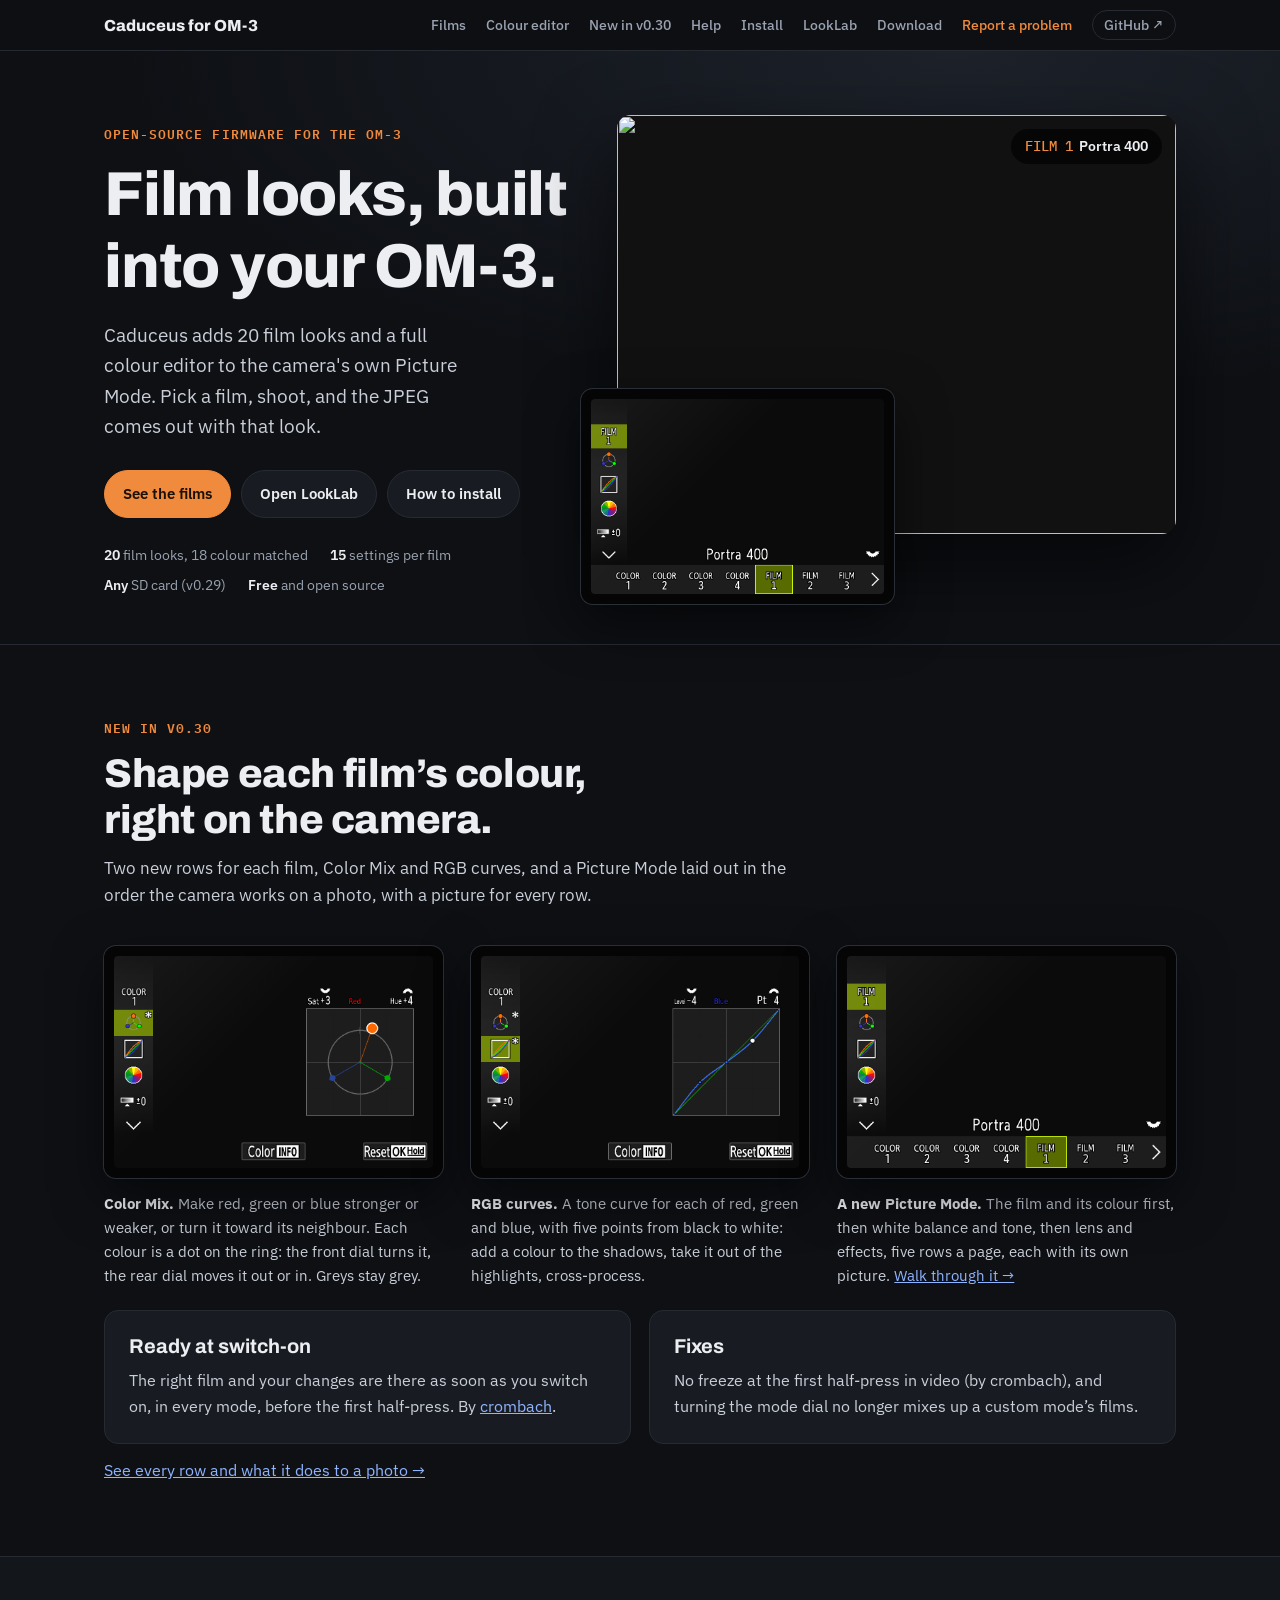
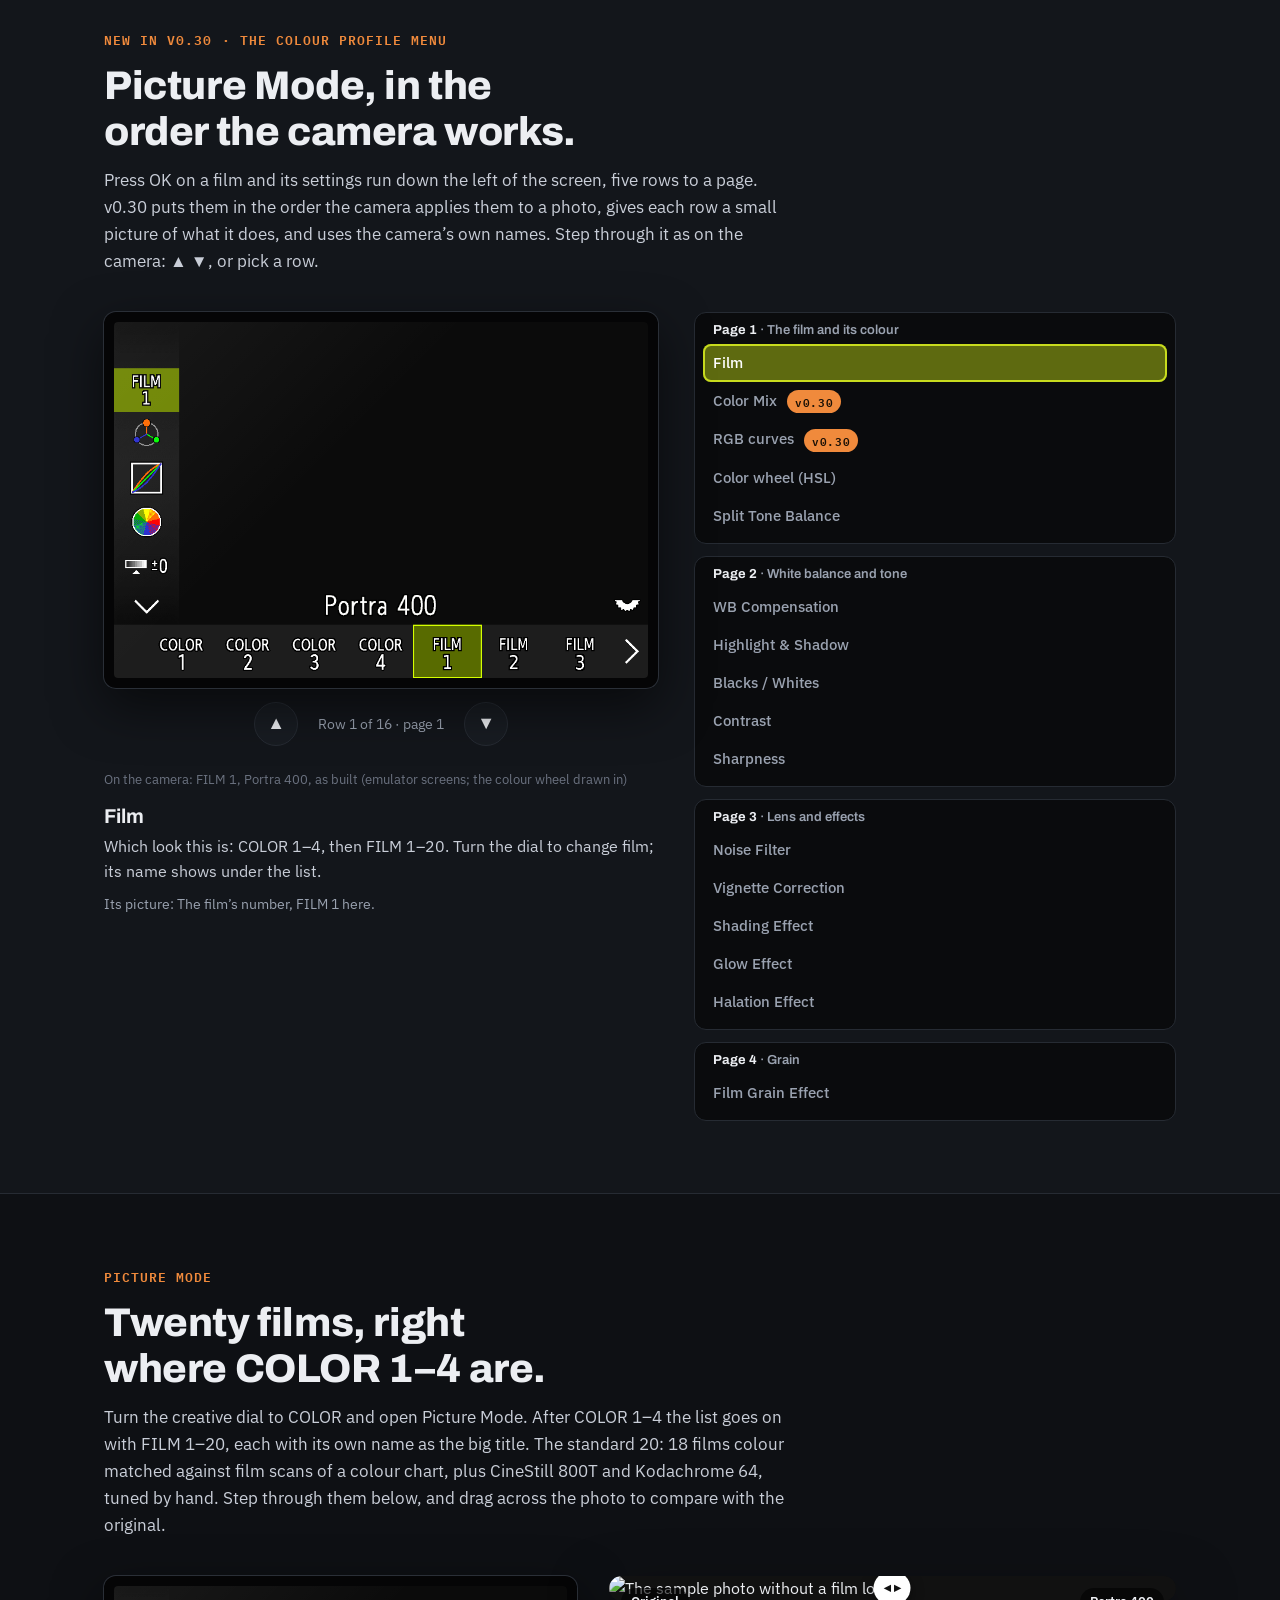
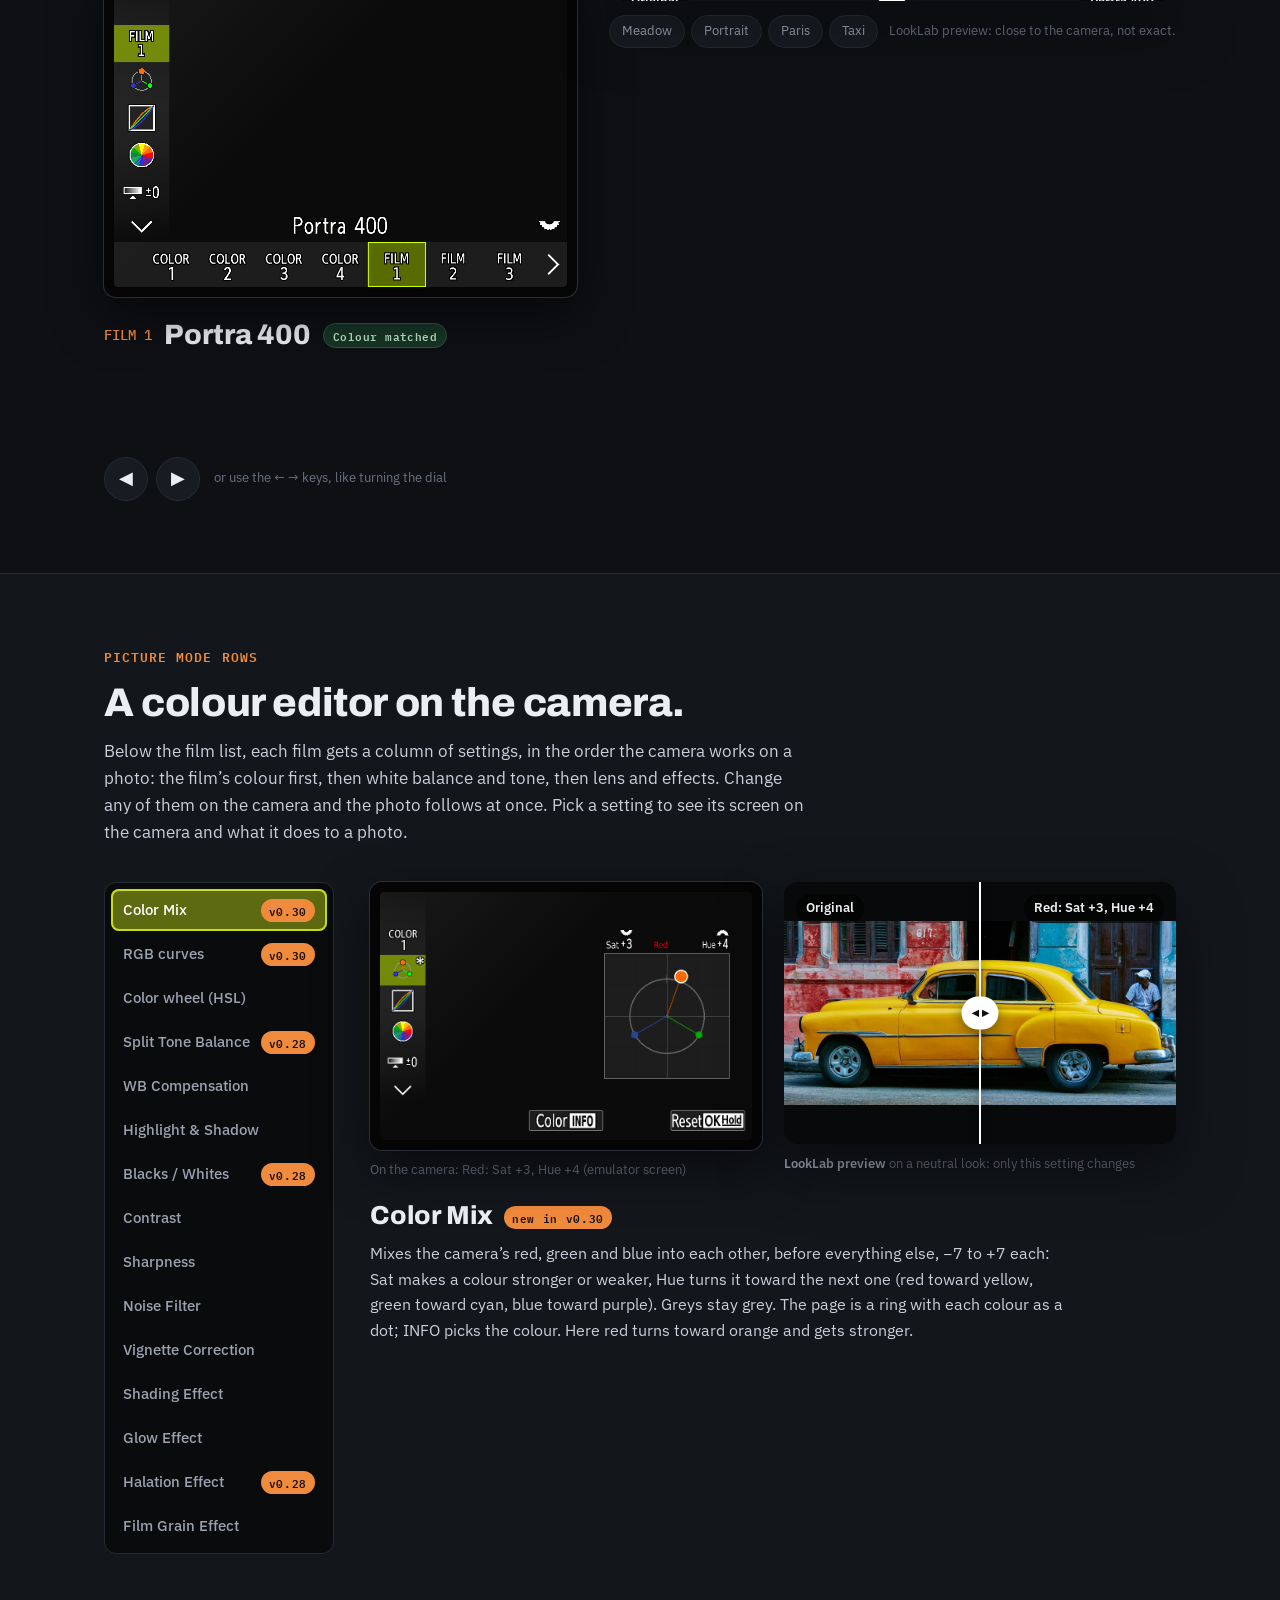
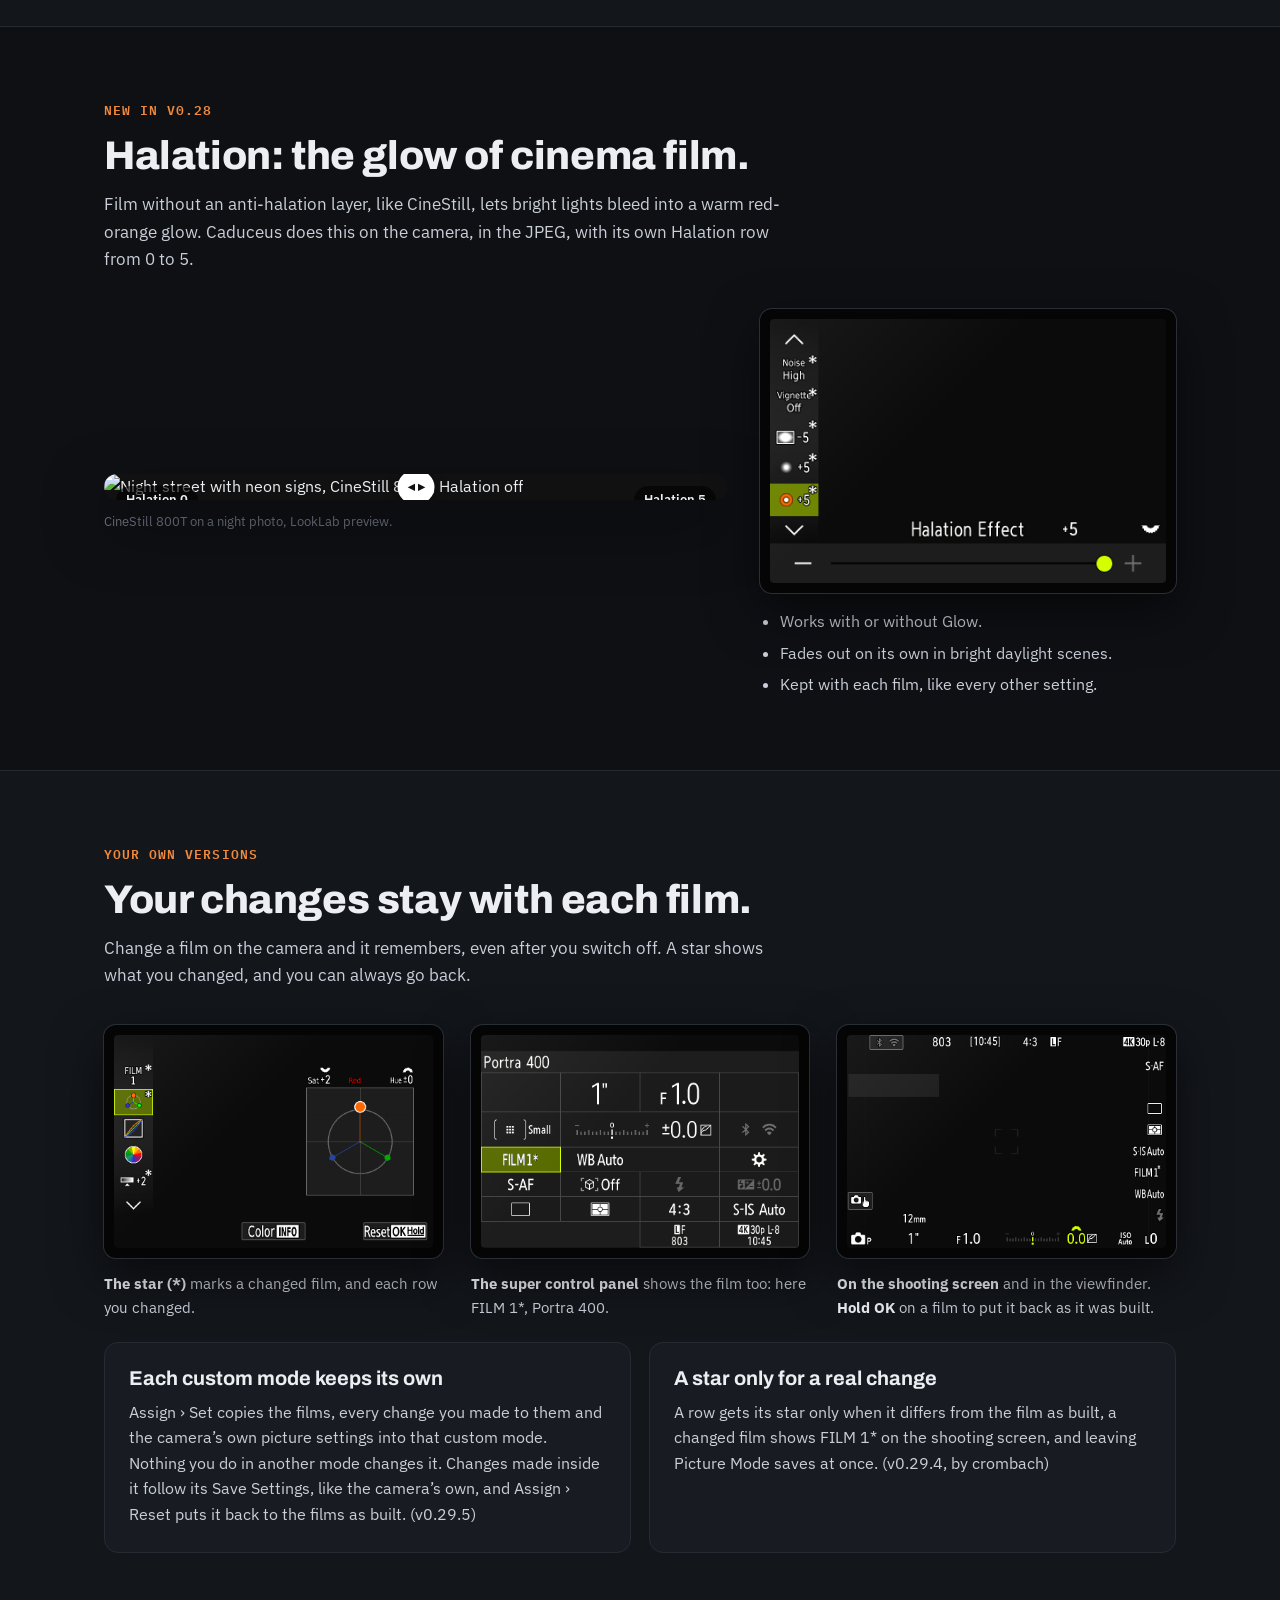
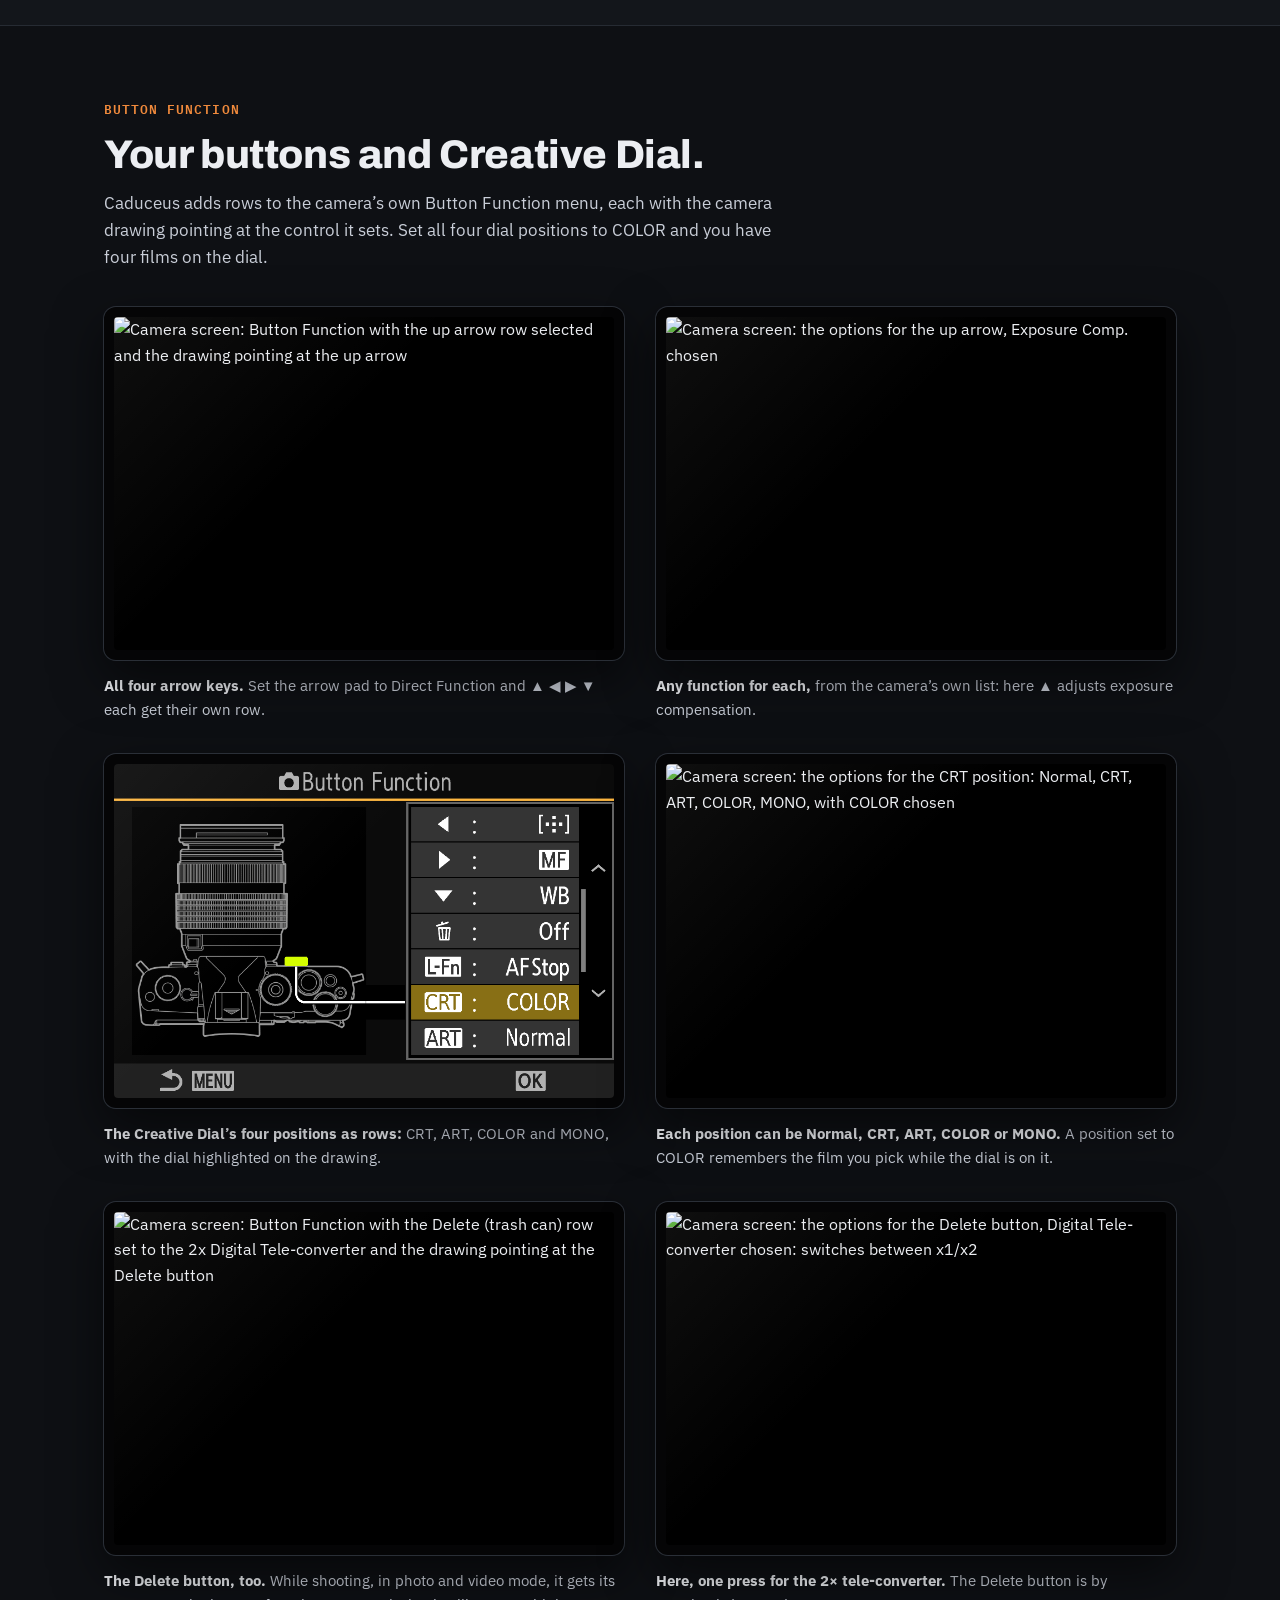
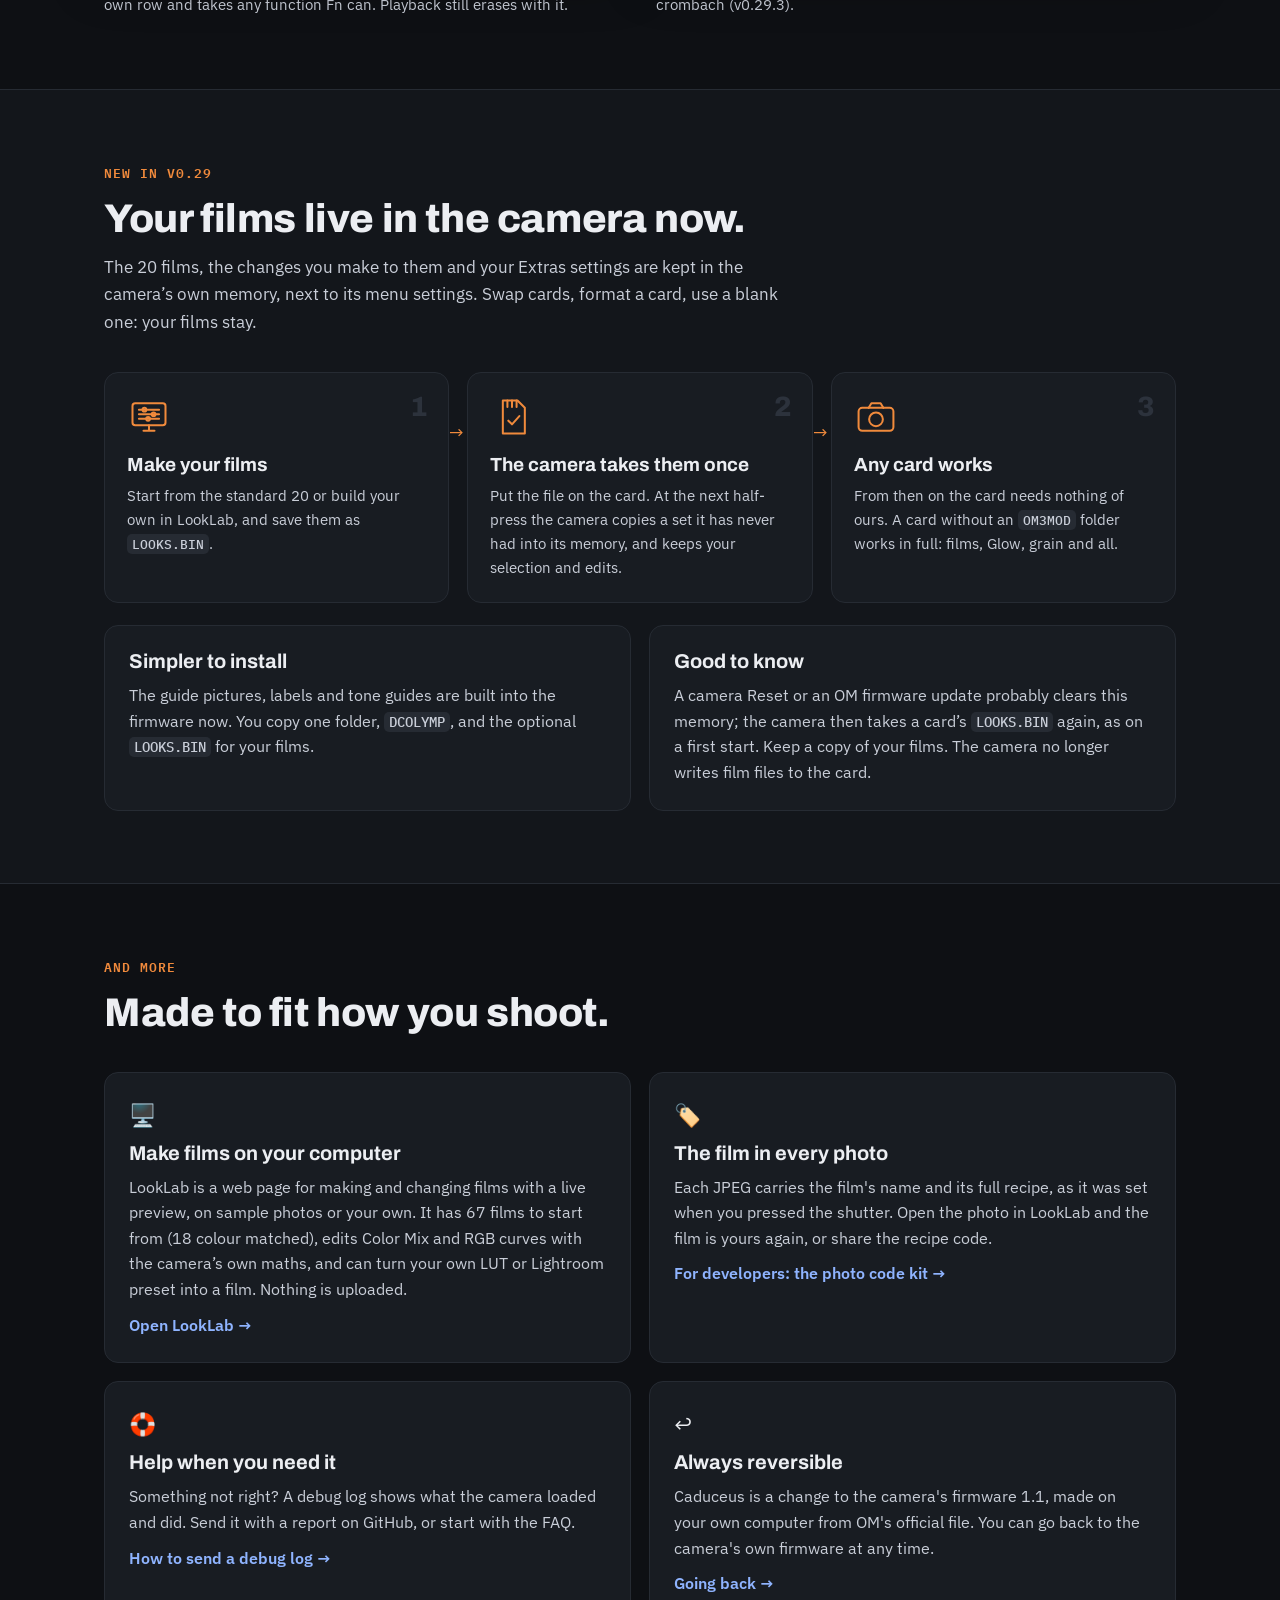
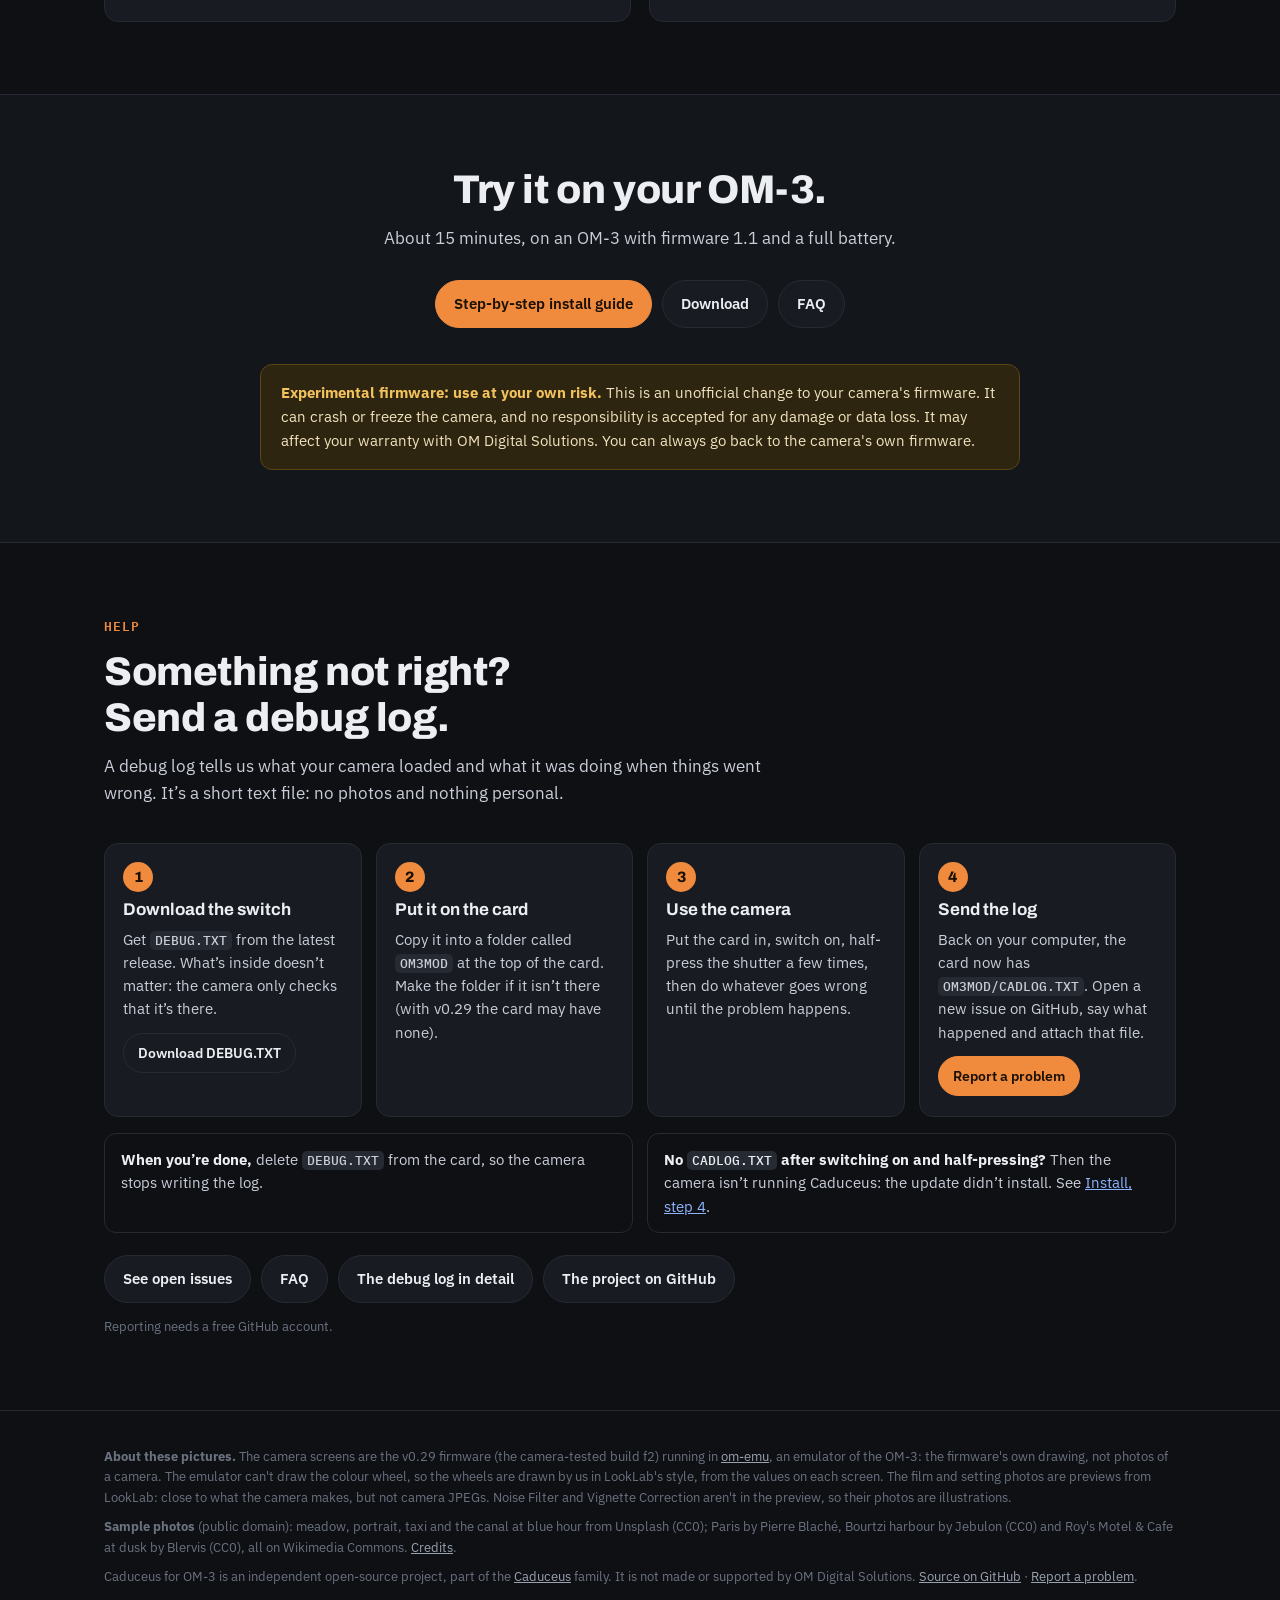
==== index.html @ 900fd58d "Tour: the colour profile menu walk-through (16 rows, four pages, what each row and picture is) Co-Au" ====
<!DOCTYPE html>
<html lang="en">
<head>
<meta charset="utf-8">
<meta name="viewport" content="width=device-width, initial-scale=1">
<title>Caduceus for OM-3: film looks built into the OM-3</title>
<link rel="icon" href="data:image/svg+xml,%3Csvg xmlns='http://www.w3.org/2000/svg' viewBox='0 0 32 32'%3E%3Ccircle cx='16' cy='16' r='14' fill='%23f08a3c'/%3E%3Cpath d='M16 5v22M11 10c5 0 10 3 10 6s-10 3-10 6 5 4 10 4M21 10c-5 0-10 3-10 6s10 3 10 6-5 4-10 4' stroke='%23141414' stroke-width='2' fill='none'/%3E%3C/svg%3E">
<meta property="og:type" content="website">
<meta property="og:title" content="Caduceus for OM-3">
<meta property="og:description" content="20 film looks and a colour editor built into the OM SYSTEM OM-3's own Picture Mode. Free and open source.">
<meta property="og:image" content="https://androidfanman.github.io/caduceus-om3/pages/showcase/img/films/meadow-01.jpg">
<meta property="og:url" content="https://androidfanman.github.io/caduceus-om3/">
<meta name="twitter:card" content="summary_large_image">
<meta name="description" content="Caduceus for OM-3: 20 film looks and a colour editor built into the OM SYSTEM OM-3's own Picture Mode. See it on the camera's screens.">
<link rel="preconnect" href="https://fonts.googleapis.com">
<link href="https://fonts.googleapis.com/css2?family=Archivo:wght@500;700;800&family=IBM+Plex+Sans:wght@400;500;600;700&family=IBM+Plex+Mono:wght@400;500&display=swap" rel="stylesheet">
<style>
:root {
  --bg: #0e1014; --bg2: #13161b; --panel: #181c22; --ink: #eceef2; --muted: #9aa2b0; --faint: #6b7280; --line: #262b33;
  --accent: #f08a3c; --accent-ink: #1a1006; --info: #8fb4ff; --warn: #f2c25c; --warn-bg: #2e2510;
  --display: "Archivo", "Helvetica Neue", Arial, sans-serif;
  --body: "IBM Plex Sans", "Segoe UI", Roboto, sans-serif;
  --mono: "IBM Plex Mono", ui-monospace, Menlo, monospace;
  --radius: 14px;
  color-scheme: dark;
}
* { box-sizing: border-box; }
html { scroll-behavior: smooth; }
@media (prefers-reduced-motion: reduce) { html { scroll-behavior: auto; } }
body { margin: 0; background: var(--bg); color: var(--ink); font: 16px/1.6 var(--body); -webkit-font-smoothing: antialiased; }
a { color: var(--info); }
img { display: block; max-width: 100%; }
button { font: inherit; color: inherit; }
:focus-visible { outline: 2px solid var(--accent); outline-offset: 3px; }
h1, h2, h3 { font-family: var(--display); margin: 0; line-height: 1.15; text-wrap: balance; }
p { margin: 0; }
.in { max-width: 1120px; margin: 0 auto; padding: 0 24px; }

/* nav */
.topnav { position: sticky; top: 0; z-index: 10; background: rgba(14,16,20,.82); backdrop-filter: blur(10px); -webkit-backdrop-filter: blur(10px); border-bottom: 1px solid var(--line); }
.topnav .in { display: flex; flex-wrap: wrap; align-items: center; gap: 6px 20px; padding-top: 10px; padding-bottom: 10px; }
.brand { font: 800 16px var(--display); color: var(--ink); text-decoration: none; margin-right: auto; }
.topnav a.tab { color: var(--muted); text-decoration: none; font-size: 14px; font-weight: 500; }
.topnav a.tab:hover { color: var(--ink); }

/* buttons */
.btn { display: inline-flex; align-items: center; gap: 8px; padding: 11px 18px; border-radius: 999px; font-weight: 600; font-size: 15px; text-decoration: none; border: 1px solid var(--line); color: var(--ink); background: var(--panel); cursor: pointer; }
.btn:hover { border-color: var(--muted); }
.btn.primary { background: var(--accent); color: var(--accent-ink); border-color: var(--accent); }
.btn.primary:hover { filter: brightness(1.08); }

/* camera screen */
.lcd { position: relative; background: #050506; border-radius: 12px; padding: 10px; box-shadow: 0 0 0 1px #2a2f37, 0 18px 50px rgba(0,0,0,.55); }
.lcd::after { content: ""; position: absolute; inset: 10px; border-radius: 4px; pointer-events: none; background: linear-gradient(135deg, rgba(255,255,255,.06), rgba(255,255,255,0) 40%); }
.lcd .screen { position: relative; aspect-ratio: 3 / 2; border-radius: 4px; overflow: hidden; background: #000; }
.lcd .screen img { position: absolute; inset: 0; width: 100%; height: 100%; object-fit: cover; }
.lcd-label { margin-top: 10px; font-size: 13px; color: var(--muted); text-align: center; }

/* cross-fading stacks */
.fade { position: relative; }
.fade img { transition: opacity .55s ease; }
.fade img.off { opacity: 0; }
@media (prefers-reduced-motion: reduce) { .fade img { transition: none; } }

/* hero */
.hero { padding: 64px 0 40px; background: radial-gradient(1200px 500px at 75% 0%, #1d222b 0%, var(--bg) 70%); }
.hero .in { display: grid; grid-template-columns: minmax(0, 5fr) minmax(0, 6fr); gap: 48px; align-items: center; }
.eyebrow { font: 600 13px var(--mono); letter-spacing: .08em; text-transform: uppercase; color: var(--accent); }
.hero h1 { font-size: clamp(38px, 5.2vw, 62px); font-weight: 800; letter-spacing: -0.02em; margin: 14px 0 18px; }
.hero .sub { font-size: 19px; color: #c9ced8; max-width: 34ch; }
.hero .ctas { display: flex; flex-wrap: wrap; gap: 10px; margin-top: 28px; }
.hero .facts { display: flex; flex-wrap: wrap; gap: 8px 22px; margin-top: 26px; color: var(--muted); font-size: 14px; }
.hero .facts b { color: var(--ink); font-weight: 600; }
.hero-visual { position: relative; padding-bottom: 70px; }
.hero-photo { border-radius: var(--radius); overflow: hidden; aspect-ratio: 4 / 3; background: #111; box-shadow: 0 30px 80px rgba(0,0,0,.6); }
.hero-photo img { position: absolute; inset: 0; width: 100%; height: 100%; object-fit: cover; }
.hero-photo.fade { position: relative; }
.hero-lcd { position: absolute; left: -36px; bottom: 0; width: 56%; }
.hero-tag { position: absolute; right: 14px; top: 14px; background: rgba(0,0,0,.62); backdrop-filter: blur(6px); -webkit-backdrop-filter: blur(6px); border-radius: 999px; padding: 6px 14px; font-size: 14px; font-weight: 600; }
.hero-tag span { color: var(--accent); font-family: var(--mono); font-weight: 500; margin-right: 6px; }

/* sections */
section { padding: 72px 0; border-top: 1px solid var(--line); scroll-margin-top: 56px; }
section:nth-of-type(even) { background: var(--bg2); }
.head { display: grid; gap: 12px; max-width: 70ch; margin-bottom: 36px; }
.head h2 { font-size: clamp(28px, 3.4vw, 40px); font-weight: 800; letter-spacing: -0.01em; }
.head p { color: #c9ced8; font-size: 17px; }
.new { display: inline-block; vertical-align: middle; font: 600 11px var(--mono); letter-spacing: .06em; color: var(--accent-ink); background: var(--accent); border-radius: 999px; padding: 2px 8px; margin-left: 6px; }
.note { font-size: 13px; color: var(--faint); }

/* film viewer */
.viewer { display: grid; grid-template-columns: minmax(0, 5fr) minmax(0, 6fr); gap: 32px; align-items: start; }
.viewer-left { display: grid; gap: 22px; }
.film-title { display: flex; align-items: center; gap: 12px; }
.film-title .num { font: 500 14px var(--mono); color: var(--accent); }
.film-title h3 { font-size: 28px; font-weight: 800; }
.tag { font: 600 11px var(--mono); letter-spacing: .04em; color: #b9e6c9; background: #173527; border: 1px solid #275c41; border-radius: 999px; padding: 2px 9px; white-space: nowrap; }
.tag.tuned { color: #e3d3b8; background: #2e2510; border-color: #5a4614; }
.film-desc { color: #c9ced8; min-height: 5.2em; }
.stepper { display: flex; gap: 8px; align-items: center; }
.round { width: 44px; height: 44px; border-radius: 50%; border: 1px solid var(--line); background: var(--panel); cursor: pointer; display: grid; place-items: center; font-size: 18px; }
.round:hover { border-color: var(--muted); }
.stepper .hint { font-size: 13px; color: var(--faint); margin-left: 6px; }
.chips { display: flex; flex-wrap: wrap; gap: 6px; }
.chip { border: 1px solid var(--line); background: var(--panel); border-radius: 999px; padding: 5px 12px; font-size: 13px; cursor: pointer; color: var(--muted); }
.chip:hover { color: var(--ink); border-color: var(--muted); }
.chip[aria-pressed="true"] { background: var(--ink); color: #111; border-color: var(--ink); font-weight: 600; }
.film-grid { display: grid; grid-template-columns: repeat(5, minmax(0, 1fr)); gap: 6px; }
.film-grid .chip { border-radius: 8px; padding: 6px 8px; text-align: left; line-height: 1.25; }
.film-grid .chip small { display: block; font: 500 11px var(--mono); color: var(--faint); }
.film-grid .chip[aria-pressed="true"] small { color: #444; }

/* before / after */
.compare { position: relative; border-radius: var(--radius); overflow: hidden; background: #111; box-shadow: 0 24px 60px rgba(0,0,0,.5); user-select: none; -webkit-user-select: none; touch-action: pan-y; }
.compare img { width: 100%; height: auto; }
.compare .after { position: absolute; inset: 0; height: 100%; object-fit: cover; clip-path: inset(0 0 0 var(--pos, 50%)); }
.compare .bar { position: absolute; top: 0; bottom: 0; left: var(--pos, 50%); width: 2px; margin-left: -1px; background: #fff; box-shadow: 0 0 10px rgba(0,0,0,.6); pointer-events: none; }
.compare .bar::after { content: "◂ ▸"; position: absolute; top: 50%; left: 50%; transform: translate(-50%, -50%); background: #fff; color: #111; border-radius: 999px; padding: 6px 10px; font-size: 13px; font-weight: 700; white-space: nowrap; box-shadow: 0 4px 14px rgba(0,0,0,.4); }
.compare input { position: absolute; inset: 0; width: 100%; height: 100%; margin: 0; opacity: 0; cursor: ew-resize; }
.compare .lab { position: absolute; top: 12px; padding: 4px 10px; border-radius: 999px; background: rgba(0,0,0,.6); font-size: 13px; font-weight: 600; pointer-events: none; }
.compare .lab.l { left: 12px; } .compare .lab.r { right: 12px; }
.photo-bar { display: flex; flex-wrap: wrap; gap: 10px; align-items: center; justify-content: space-between; margin-top: 14px; }

/* editor */
.editor { display: grid; grid-template-columns: 230px minmax(0, 1fr); gap: 36px; align-items: start; }
.rows { display: grid; gap: 2px; background: #0a0b0d; border: 1px solid var(--line); border-radius: 12px; padding: 6px; }
.rows button { display: flex; justify-content: space-between; align-items: center; gap: 8px; text-align: left; border: 0; background: transparent; padding: 9px 12px; border-radius: 8px; cursor: pointer; color: var(--muted); font-weight: 500; font-size: 15px; }
.rows button:hover { color: var(--ink); background: #15181d; }
.rows button[aria-selected="true"] { background: #5e6a10; color: #fff; box-shadow: inset 0 0 0 2px #c8dc1e; }
.rows .new { margin: 0; }
.editor-main { display: grid; gap: 20px; align-content: start; min-width: 0; }
.editor-media { display: grid; grid-template-columns: minmax(0, 1fr) minmax(0, 1fr); gap: 22px; align-items: start; }
.editor-media .compare { aspect-ratio: 3 / 2; background: #08090b; }
.editor-media .compare img { position: absolute; inset: 0; width: 100%; height: 100%; object-fit: contain; }
.media-note { margin-top: 10px; font-size: 13px; color: var(--faint); }
.media-note b { color: var(--muted); font-weight: 600; }
.pages { display: flex; flex-wrap: wrap; gap: 6px; align-items: center; }
.pages[hidden] { display: none; }
.pages .lbl { font-size: 13px; color: var(--faint); margin-right: 4px; }
.row-text { max-width: 70ch; }
.row-text h3 { font-size: 26px; font-weight: 800; margin-bottom: 10px; }
.row-text p { color: #c9ced8; }
.row-text .note { margin-top: 10px; }

/* two-up */
.two { display: grid; grid-template-columns: 1fr 1fr; gap: 32px; align-items: start; }
.three { display: grid; grid-template-columns: repeat(3, minmax(0, 1fr)); gap: 28px; align-items: start; }
.cap { margin-top: 14px; color: #c9ced8; font-size: 15px; }
.cap b { color: var(--ink); }
.hal { display: grid; grid-template-columns: minmax(0, 3fr) minmax(0, 2fr); gap: 32px; align-items: center; }
.hal ul { margin: 16px 0 0; padding-left: 20px; display: grid; gap: 6px; color: #c9ced8; }


/* v0.29 flow */
.flow { list-style: none; margin: 0; padding: 0; display: grid; grid-template-columns: repeat(3, minmax(0, 1fr)); gap: 18px; counter-reset: st; }
.flow li { position: relative; background: var(--panel); border: 1px solid var(--line); border-radius: var(--radius); padding: 22px 22px 22px; display: grid; gap: 8px; align-content: start; counter-increment: st; }
.flow li::before { content: counter(st); position: absolute; top: 18px; right: 20px; font: 800 28px var(--display); color: #2c323c; }
.flow li:not(:last-child)::after { content: "→"; position: absolute; right: -16px; top: 46px; font-size: 18px; color: var(--accent); z-index: 1; }
.flow h3 { font-size: 19px; font-weight: 700; }
.flow p { color: #c9ced8; font-size: 15px; }
.step-ico svg { width: 44px; height: 44px; fill: none; stroke: var(--accent); stroke-width: 2.2; stroke-linecap: round; stroke-linejoin: round; }
code { font: 500 .88em var(--mono); background: #262b33; border-radius: 5px; padding: 1px 5px; }


/* top bar: the GitHub links */
.topnav a.tab.report { color: var(--accent); }
.topnav a.tab.report:hover { color: #ffb37a; }
.topnav a.tab.gh { border: 1px solid var(--line); border-radius: 999px; padding: 3px 11px; }
.topnav a.tab.gh:hover { border-color: var(--muted); }

/* help: the debug log */
.help-steps { list-style: none; margin: 0; padding: 0; display: grid; grid-template-columns: repeat(4, minmax(0, 1fr)); gap: 14px; counter-reset: hs; }
.help-steps li { background: var(--panel); border: 1px solid var(--line); border-radius: var(--radius); padding: 18px 18px 20px; display: grid; gap: 8px; align-content: start; counter-increment: hs; }
.help-steps li::before { content: counter(hs); width: 30px; height: 30px; border-radius: 50%; background: var(--accent); color: var(--accent-ink); font: 800 15px/30px var(--display); text-align: center; }
.help-steps h3 { font-size: 17px; font-weight: 700; }
.help-steps p { color: #c9ced8; font-size: 14.5px; }
.help-steps .btn { justify-self: start; padding: 8px 14px; font-size: 14px; margin-top: 4px; }
.help-notes { display: grid; grid-template-columns: repeat(2, minmax(0, 1fr)); gap: 14px; margin-top: 16px; }
.help-notes p { background: var(--bg); border: 1px solid var(--line); border-radius: 12px; padding: 14px 16px; color: #c9ced8; font-size: 14.5px; }
.help-notes b { color: var(--ink); }
.help-ctas { display: flex; flex-wrap: wrap; gap: 10px; margin-top: 22px; }

/* cards */
.cards { display: grid; grid-template-columns: repeat(2, minmax(0, 1fr)); gap: 18px; }
.card { background: var(--panel); border: 1px solid var(--line); border-radius: var(--radius); padding: 24px; display: grid; gap: 10px; align-content: start; }
.card h3 { font-size: 20px; font-weight: 700; }
.card p { color: #c9ced8; }
.card a.more { font-weight: 600; text-decoration: none; }
.card .ico { font-size: 22px; }

/* get it */
.get { text-align: center; }
.get .head { margin: 0 auto 28px; justify-items: center; }
.get .ctas { display: flex; flex-wrap: wrap; gap: 10px; justify-content: center; }
.caution { margin: 36px auto 0; max-width: 760px; text-align: left; background: var(--warn-bg); border: 1px solid #5a4614; border-radius: 12px; padding: 16px 20px; color: #f1e3bf; font-size: 15px; }
.caution b { color: var(--warn); }

footer { border-top: 1px solid var(--line); padding: 36px 0 56px; color: var(--faint); font-size: 13px; }
footer .in { display: grid; gap: 8px; }
footer a { color: var(--muted); }

/* the Picture Mode menu walk-through (v0.30) */
.menu-walk { display: grid; grid-template-columns: minmax(0, 1.15fr) minmax(0, 1fr); gap: 36px; align-items: start; }
.menu-cam { display: grid; gap: 14px; }
.menu-cam .stepper { justify-content: center; }
.menu-pos { font-size: 14px; color: var(--muted); min-width: 150px; text-align: center; }
.menu-pages { display: grid; gap: 12px; }
.menu-page { background: #0a0b0d; border: 1px solid var(--line); border-radius: 12px; padding: 8px; }
.menu-page h3 { font-size: 13px; font-weight: 600; color: var(--muted); padding: 2px 10px 6px; }
.menu-page h3 b { color: var(--ink); }
.menu-page button { display: block; width: 100%; text-align: left; border: 0; background: transparent; padding: 7px 10px; border-radius: 8px; cursor: pointer; color: var(--muted); font-size: 15px; font-weight: 500; }
.menu-page button:hover { color: var(--ink); background: #15181d; }
.menu-page button[aria-current="true"] { background: #5e6a10; color: #fff; box-shadow: inset 0 0 0 2px #c8dc1e; }
.menu-page button .new { margin-left: 6px; }
.menu-text h3 { font-size: 20px; font-weight: 700; margin-bottom: 6px; }
.menu-text p { color: #c9ced8; }
.menu-text .pic { color: var(--muted); font-size: 14px; margin-top: 8px; }
@media (max-width: 980px) { .menu-walk { grid-template-columns: 1fr; } }

/* responsive */
@media (max-width: 980px) {
  .hero .in, .viewer, .hal { grid-template-columns: 1fr; }
  .hero-visual { max-width: 640px; }
  .editor { grid-template-columns: 1fr; }
  .rows { display: flex; overflow-x: auto; scrollbar-width: none; }
  .rows button { white-space: nowrap; }
  .three { grid-template-columns: 1fr; max-width: 560px; }
}
@media (max-width: 1080px) {
  .help-steps { grid-template-columns: 1fr 1fr; }
}
@media (max-width: 680px) {
  .help-steps { grid-template-columns: 1fr; }
  .in { padding: 0 16px; }
  .hero { padding-top: 36px; }
  .hero-lcd { left: -8px; width: 62%; }
  .two, .cards, .editor-media, .flow, .help-notes { grid-template-columns: 1fr; }
  .flow li::after { display: none; }
  .film-grid { grid-template-columns: repeat(4, minmax(0, 1fr)); }
  section { padding: 52px 0; }
  .topnav a.tab.opt { display: none; }
}
</style>
</head>
<body>

<nav class="topnav" aria-label="Caduceus for OM-3"><div class="in">
  <a class="brand" href="./">Caduceus for OM-3</a>
  <a class="tab opt" href="#films">Films</a>
  <a class="tab opt" href="#editor">Colour editor</a>
  <a class="tab opt" href="#v030">New in v0.30</a>
  <a class="tab opt" href="#help">Help</a>
  <a class="tab" href="pages/install/">Install</a>
  <a class="tab" href="looklab/">LookLab</a>
  <a class="tab" href="https://github.com/androidfanman/caduceus-om3/releases/latest">Download</a>
  <a class="tab report" href="https://github.com/androidfanman/caduceus-om3/issues/new?template=bug.yml">Report a problem</a>
  <a class="tab gh" href="https://github.com/androidfanman/caduceus-om3" aria-label="Caduceus for OM-3 on GitHub">GitHub&nbsp;↗</a>
</div></nav>

<header class="hero">
  <div class="in">
    <div>
      <div class="eyebrow">Open-source firmware for the OM-3</div>
      <h1>Film looks, built into your OM-3.</h1>
      <p class="sub">Caduceus adds 20 film looks and a full colour editor to the camera's own Picture Mode. Pick a film, shoot, and the JPEG comes out with that look.</p>
      <div class="ctas">
        <a class="btn primary" href="#films">See the films</a>
        <a class="btn" href="looklab/">Open LookLab</a>
        <a class="btn" href="pages/install/">How to install</a>
      </div>
      <div class="facts"><span><b>20</b> film looks, 18 colour matched</span><span><b>15</b> settings per film</span><span><b>Any</b> SD card (v0.29)</span><span><b>Free</b> and open source</span></div>
    </div>
    <div class="hero-visual" aria-label="The camera's Picture Mode list stepping through the films, with a photo in each film's look">
      <div class="hero-photo fade" id="heroPhoto">
        <img alt="" src="pages/showcase/img/films/meadow-01.jpg"><img alt="" class="off" src="pages/showcase/img/films/meadow-01.jpg">
        <div class="hero-tag" id="heroTag"><span>FILM 1</span>Portra 400</div>
      </div>
      <div class="lcd hero-lcd"><div class="screen fade" id="heroLcd">
        <img alt="" src="pages/showcase/img/screens/film-01.png"><img alt="" class="off" src="pages/showcase/img/screens/film-01.png">
      </div></div>
    </div>
  </div>
</header>

<main>

<section id="v030">
  <div class="in">
    <div class="head">
      <div class="eyebrow">New in v0.30</div>
      <h2>Shape each film’s colour, right on the camera.</h2>
      <p>Two new rows for each film, Color Mix and RGB curves, and a Picture Mode laid out in the order the camera works on a photo, with a picture for every row.</p>
    </div>
    <div class="three">
      <div>
        <div class="lcd"><div class="screen"><img alt="Camera screen: the Color Mix page, a ring with red, green and blue as dots; red is chosen, Sat +3, Hue +4" src="pages/showcase/img/screens/row-mix.png" loading="lazy"></div></div>
        <p class="cap"><b>Color Mix.</b> Make red, green or blue stronger or weaker, or turn it toward its neighbour. Each colour is a dot on the ring: the front dial turns it, the rear dial moves it out or in. Greys stay grey.</p>
      </div>
      <div>
        <div class="lcd"><div class="screen"><img alt="Camera screen: the RGB curves page with the blue curve raised at point 2 and lowered at point 4" src="pages/showcase/img/screens/row-rgb.png" loading="lazy"></div></div>
        <p class="cap"><b>RGB curves.</b> A tone curve for each of red, green and blue, with five points from black to white: add a colour to the shadows, take it out of the highlights, cross-process.</p>
      </div>
      <div>
        <div class="lcd"><div class="screen"><img alt="Camera screen: Picture Mode on FILM 1, the rows down the left with their new pictures" src="pages/showcase/img/screens/film-01.png" loading="lazy"></div></div>
        <p class="cap"><b>A new Picture Mode.</b> The film and its colour first, then white balance and tone, then lens and effects, five rows a page, each with its own picture. <a class="more" href="#menu">Walk through it →</a></p>
      </div>
    </div>
    <div class="cards" style="margin-top:22px">
      <div class="card">
        <h3>Ready at switch-on</h3>
        <p>The right film and your changes are there as soon as you switch on, in every mode, before the first half-press. By <a href="https://github.com/crombach">crombach</a>.</p>
      </div>
      <div class="card">
        <h3>Fixes</h3>
        <p>No freeze at the first half-press in video (by crombach), and turning the mode dial no longer mixes up a custom mode’s films.</p>
      </div>
    </div>
    <p style="margin-top:14px"><a class="more" href="#editor">See every row and what it does to a photo →</a></p>
  </div>
</section>

<section id="menu">
  <div class="in">
    <div class="head">
      <div class="eyebrow">New in v0.30 · the colour profile menu</div>
      <h2>Picture Mode, in the order the camera works.</h2>
      <p>Press OK on a film and its settings run down the left of the screen, five rows to a page. v0.30 puts them in the order the camera applies them to a photo, gives each row a small picture of what it does, and uses the camera’s own names. Step through it as on the camera: ▲ ▼, or pick a row.</p>
    </div>
    <div class="menu-walk">
      <div class="menu-cam">
        <div class="lcd"><div class="screen fade" id="menuLcd">
          <img alt="Camera screen: Picture Mode on FILM 1, the Film row" src="pages/showcase/img/screens/menu-00.png"><img alt="" class="off" src="pages/showcase/img/screens/menu-00.png">
        </div></div>
        <div class="stepper">
          <button class="round" id="menuUp" aria-label="Previous row">▲</button>
          <span class="menu-pos" id="menuPos" aria-live="polite">Row 1 of 16 · page 1</span>
          <button class="round" id="menuDown" aria-label="Next row">▼</button>
        </div>
        <p class="media-note">On the camera: FILM 1, Portra 400, as built (emulator screens; the colour wheel drawn in)</p>
        <div class="menu-text" id="menuText"></div>
      </div>
      <div class="menu-side">
        <div class="menu-pages" id="menuPages"></div>
      </div>
    </div>
  </div>
</section>

<section id="films">
  <div class="in">
    <div class="head">
      <div class="eyebrow">Picture Mode</div>
      <h2>Twenty films, right where COLOR 1–4 are.</h2>
      <p>Turn the creative dial to COLOR and open Picture Mode. After COLOR 1–4 the list goes on with FILM 1–20, each with its own name as the big title. The standard 20: 18 films colour matched against film scans of a colour chart, plus CineStill 800T and Kodachrome 64, tuned by hand. Step through them below, and drag across the photo to compare with the original.</p>
    </div>
    <div class="viewer">
      <div class="viewer-left">
        <div class="lcd"><div class="screen fade" id="filmLcd">
          <img alt="" src="pages/showcase/img/screens/film-01.png"><img alt="" class="off" src="pages/showcase/img/screens/film-01.png">
        </div></div>
        <div>
          <div class="film-title"><span class="num" id="filmNum">FILM 1</span><h3 id="filmName">Portra 400</h3><span class="tag" id="filmTag">Colour matched</span></div>
          <p class="film-desc" id="filmDesc"></p>
        </div>
        <div class="stepper">
          <button class="round" id="prev" aria-label="Previous film">◀</button>
          <button class="round" id="next" aria-label="Next film">▶</button>
          <span class="hint">or use the ← → keys, like turning the dial</span>
        </div>
      </div>
      <div>
        <div class="compare" id="filmCompare" style="--pos: 50%">
          <img class="before" id="filmBefore" alt="The sample photo without a film look" src="pages/showcase/img/films/meadow-00.jpg">
          <img class="after" id="filmAfter" alt="The sample photo in Portra 400" src="pages/showcase/img/films/meadow-01.jpg">
          <span class="lab l">Original</span><span class="lab r" id="afterLab">Portra 400</span>
          <div class="bar"></div>
          <input type="range" min="0" max="100" value="50" aria-label="Compare the original and the film">
        </div>
        <div class="photo-bar">
          <div class="chips" id="samples" role="group" aria-label="Sample photo"></div>
          <span class="note">LookLab preview: close to the camera, not exact.</span>
        </div>
        <div class="film-grid" id="filmGrid" role="group" aria-label="Pick a film" style="margin-top:18px"></div>
      </div>
    </div>
  </div>
</section>

<section id="editor">
  <div class="in">
    <div class="head">
      <div class="eyebrow">Picture Mode rows</div>
      <h2>A colour editor on the camera.</h2>
      <p>Below the film list, each film gets a column of settings, in the order the camera works on a photo: the film’s colour first, then white balance and tone, then lens and effects. Change any of them on the camera and the photo follows at once. Pick a setting to see its screen on the camera and what it does to a photo.</p>
    </div>
    <div class="editor">
      <div class="rows" id="rows" role="tablist" aria-label="Settings"></div>
      <div class="editor-main" role="tabpanel">
        <div class="pages" id="hslPages" role="group" aria-label="Wheel page (INFO on the camera)"></div>
        <div class="editor-media">
          <div>
            <div class="lcd"><div class="screen fade" id="rowLcd">
              <img alt="" src="pages/showcase/img/screens/hsl-color.png"><img alt="" class="off" src="pages/showcase/img/screens/hsl-color.png">
            </div></div>
            <p class="media-note" id="lcdNote">On the camera</p>
          </div>
          <div>
            <div class="compare" id="rowCompare" style="--pos: 50%">
              <img class="before" id="rowBefore" alt="" src="pages/showcase/img/demos/hsl-color-a.jpg">
              <img class="after" id="rowAfter" alt="" src="pages/showcase/img/demos/hsl-color-b.jpg">
              <span class="lab l" id="rowLabA">Original</span><span class="lab r" id="rowLabB">After</span>
              <div class="bar"></div>
              <input type="range" min="0" max="100" value="50" aria-label="Compare before and after">
            </div>
            <p class="media-note" id="photoNote">In the photo</p>
          </div>
        </div>
        <div class="row-text" id="rowText"></div>
      </div>
    </div>
  </div>
</section>

<section id="halation">
  <div class="in">
    <div class="head">
      <div class="eyebrow">New in v0.28</div>
      <h2>Halation: the glow of cinema film.</h2>
      <p>Film without an anti-halation layer, like CineStill, lets bright lights bleed into a warm red-orange glow. Caduceus does this on the camera, in the JPEG, with its own Halation row from 0 to 5.</p>
    </div>
    <div class="hal">
      <div>
        <div class="compare" id="halCompare" style="--pos: 50%">
          <img class="before" alt="Night street with neon signs, CineStill 800T, Halation off" src="pages/showcase/img/halation/neon-0.jpg">
          <img class="after" alt="The same photo with Halation 5" src="pages/showcase/img/halation/neon-5.jpg">
          <span class="lab l">Halation 0</span><span class="lab r">Halation 5</span>
          <div class="bar"></div>
          <input type="range" min="0" max="100" value="50" aria-label="Compare Halation 0 and 5">
        </div>
        <p class="note" style="margin-top:12px">CineStill 800T on a night photo, LookLab preview.</p>
      </div>
      <div>
        <div class="lcd"><div class="screen"><img alt="Camera screen: the Halation row set to +3, under Shading and Glow" src="pages/showcase/img/screens/row-halation.png"></div></div>
        <ul>
          <li>Works with or without Glow.</li>
          <li>Fades out on its own in bright daylight scenes.</li>
          <li>Kept with each film, like every other setting.</li>
        </ul>
      </div>
    </div>
  </div>
</section>

<section id="kept">
  <div class="in">
    <div class="head">
      <div class="eyebrow">Your own versions</div>
      <h2>Your changes stay with each film.</h2>
      <p>Change a film on the camera and it remembers, even after you switch off. A star shows what you changed, and you can always go back.</p>
    </div>
    <div class="three">
      <div>
        <div class="lcd"><div class="screen"><img alt="Camera screen: FILM 1 with a star, and stars on the changed rows" src="pages/showcase/img/screens/kept-star.png"></div></div>
        <p class="cap"><b>The star (*)</b> marks a changed film, and each row you changed.</p>
      </div>
      <div>
        <div class="lcd"><div class="screen"><img alt="Camera screen: the super control panel showing FILM1* and the title Portra 400" src="pages/showcase/img/screens/scp.png"></div></div>
        <p class="cap"><b>The super control panel</b> shows the film too: here FILM 1*, Portra 400.</p>
      </div>
      <div>
        <div class="lcd"><div class="screen"><img alt="Camera screen: the shooting screen with FILM 1 in the side column" src="pages/showcase/img/screens/liveview.png"></div></div>
        <p class="cap"><b>On the shooting screen</b> and in the viewfinder. <b>Hold OK</b> on a film to put it back as it was built.</p>
      </div>
    </div>
    <div class="cards" style="margin-top:22px">
      <div class="card">
        <h3>Each custom mode keeps its own</h3>
        <p>Assign › Set copies the films, every change you made to them and the camera’s own picture settings into that custom mode. Nothing you do in another mode changes it. Changes made inside it follow its Save Settings, like the camera’s own, and Assign › Reset puts it back to the films as built. (v0.29.5)</p>
      </div>
      <div class="card">
        <h3>A star only for a real change</h3>
        <p>A row gets its star only when it differs from the film as built, a changed film shows FILM 1* on the shooting screen, and leaving Picture Mode saves at once. (v0.29.4, by crombach)</p>
      </div>
    </div>
  </div>
</section>

<section id="buttons">
  <div class="in">
    <div class="head">
      <div class="eyebrow">Button Function</div>
      <h2>Your buttons and Creative Dial.</h2>
      <p>Caduceus adds rows to the camera’s own Button Function menu, each with the camera drawing pointing at the control it sets. Set all four dial positions to COLOR and you have four films on the dial.</p>
    </div>
    <div class="two">
      <div>
        <div class="lcd"><div class="screen"><img alt="Camera screen: Button Function with the up arrow row selected and the drawing pointing at the up arrow" src="pages/showcase/img/screens/btn-up.png" loading="lazy"></div></div>
        <p class="cap"><b>All four arrow keys.</b> Set the arrow pad to Direct Function and ▲ ◀ ▶ ▼ each get their own row.</p>
      </div>
      <div>
        <div class="lcd"><div class="screen"><img alt="Camera screen: the options for the up arrow, Exposure Comp. chosen" src="pages/showcase/img/screens/btn-up-options.png" loading="lazy"></div></div>
        <p class="cap"><b>Any function for each,</b> from the camera’s own list: here ▲ adjusts exposure compensation.</p>
      </div>
      <div>
        <div class="lcd"><div class="screen"><img alt="Camera screen: Button Function with the CRT row set to COLOR and the drawing highlighting the Creative Dial" src="pages/showcase/img/screens/btn-dial.png" loading="lazy"></div></div>
        <p class="cap"><b>The Creative Dial’s four positions as rows:</b> CRT, ART, COLOR and MONO, with the dial highlighted on the drawing.</p>
      </div>
      <div>
        <div class="lcd"><div class="screen"><img alt="Camera screen: the options for the CRT position: Normal, CRT, ART, COLOR, MONO, with COLOR chosen" src="pages/showcase/img/screens/btn-dial-options.png" loading="lazy"></div></div>
        <p class="cap"><b>Each position can be Normal, CRT, ART, COLOR or MONO.</b> A position set to COLOR remembers the film you pick while the dial is on it.</p>
      </div>
      <div>
        <div class="lcd"><div class="screen"><img alt="Camera screen: Button Function with the Delete (trash can) row set to the 2x Digital Tele-converter and the drawing pointing at the Delete button" src="pages/showcase/img/screens/btn-delete.png" loading="lazy"></div></div>
        <p class="cap"><b>The Delete button, too.</b> While shooting, in photo and video mode, it gets its own row and takes any function Fn can. Playback still erases with it.</p>
      </div>
      <div>
        <div class="lcd"><div class="screen"><img alt="Camera screen: the options for the Delete button, Digital Tele-converter chosen: switches between x1/x2" src="pages/showcase/img/screens/btn-delete-options.png" loading="lazy"></div></div>
        <p class="cap"><b>Here, one press for the 2&times; tele-converter.</b> The Delete button is by crombach (v0.29.3).</p>
      </div>
    </div>
  </div>
</section>

<section id="v029">
  <div class="in">
    <div class="head">
      <div class="eyebrow">New in v0.29</div>
      <h2>Your films live in the camera now.</h2>
      <p>The 20 films, the changes you make to them and your Extras settings are kept in the camera’s own memory, next to its menu settings. Swap cards, format a card, use a blank one: your films stay.</p>
    </div>
    <ol class="flow">
      <li><div class="step-ico" aria-hidden="true">
        <svg viewBox="0 0 48 48"><rect x="6" y="9" width="36" height="24" rx="3"/><path d="M18 39h12M24 33v6"/><path d="M13 16h22M13 21h22M13 26h22"/><circle cx="19" cy="16" r="2"/><circle cx="29" cy="21" r="2"/><circle cx="23" cy="26" r="2"/></svg></div>
        <h3>Make your films</h3><p>Start from the standard 20 or build your own in LookLab, and save them as <code>LOOKS.BIN</code>.</p></li>
      <li><div class="step-ico" aria-hidden="true">
        <svg viewBox="0 0 48 48"><path d="M14 6h16l8 8v28H14z"/><path d="M19 6v7M24 6v7M29 6v7"/><path d="M20 28l4 4 8-9"/></svg></div>
        <h3>The camera takes them once</h3><p>Put the file on the card. At the next half-press the camera copies a set it has never had into its memory, and keeps your selection and edits.</p></li>
      <li><div class="step-ico" aria-hidden="true">
        <svg viewBox="0 0 48 48"><rect x="5" y="14" width="38" height="25" rx="4"/><path d="M16 14l3-5h10l3 5"/><circle cx="24" cy="26.5" r="7.5"/></svg></div>
        <h3>Any card works</h3><p>From then on the card needs nothing of ours. A card without an <code>OM3MOD</code> folder works in full: films, Glow, grain and all.</p></li>
    </ol>
    <div class="cards" style="margin-top:22px">
      <div class="card">
        <h3>Simpler to install</h3>
        <p>The guide pictures, labels and tone guides are built into the firmware now. You copy one folder, <code>DCOLYMP</code>, and the optional <code>LOOKS.BIN</code> for your films.</p>
      </div>
      <div class="card">
        <h3>Good to know</h3>
        <p>A camera Reset or an OM firmware update probably clears this memory; the camera then takes a card’s <code>LOOKS.BIN</code> again, as on a first start. Keep a copy of your films. The camera no longer writes film files to the card.</p>
      </div>
    </div>
  </div>
</section>

<section id="more">
  <div class="in">
    <div class="head">
      <div class="eyebrow">And more</div>
      <h2>Made to fit how you shoot.</h2>
    </div>
    <div class="cards">
      <div class="card">
        <div class="ico">🖥️</div>
        <h3>Make films on your computer</h3>
        <p>LookLab is a web page for making and changing films with a live preview, on sample photos or your own. It has 67 films to start from (18 colour matched), edits Color Mix and RGB curves with the camera’s own maths, and can turn your own LUT or Lightroom preset into a film. Nothing is uploaded.</p>
        <a class="more" href="looklab/">Open LookLab →</a>
      </div>
      <div class="card">
        <div class="ico">🏷️</div>
        <h3>The film in every photo</h3>
        <p>Each JPEG carries the film's name and its full recipe, as it was set when you pressed the shutter. Open the photo in LookLab and the film is yours again, or share the recipe code.</p>
        <a class="more" href="https://github.com/androidfanman/caduceus-om3/tree/main/devkit/photo-code">For developers: the photo code kit →</a>
      </div>
      <div class="card">
        <div class="ico">🛟</div>
        <h3>Help when you need it</h3>
        <p>Something not right? A debug log shows what the camera loaded and did. Send it with a report on GitHub, or start with the FAQ.</p>
        <a class="more" href="#help">How to send a debug log →</a>
      </div>
      <div class="card">
        <div class="ico">↩️</div>
        <h3>Always reversible</h3>
        <p>Caduceus is a change to the camera's firmware 1.1, made on your own computer from OM's official file. You can go back to the camera's own firmware at any time.</p>
        <a class="more" href="pages/install/#going-back-to-the-cameras-own-firmware">Going back →</a>
      </div>
    </div>
  </div>
</section>

<section id="get" class="get">
  <div class="in">
    <div class="head">
      <h2>Try it on your OM-3.</h2>
      <p>About 15 minutes, on an OM-3 with firmware 1.1 and a full battery.</p>
    </div>
    <div class="ctas">
      <a class="btn primary" href="pages/install/">Step-by-step install guide</a>
      <a class="btn" href="https://github.com/androidfanman/caduceus-om3/releases/latest">Download</a>
      <a class="btn" href="pages/faq/">FAQ</a>
    </div>
    <div class="caution"><b>Experimental firmware: use at your own risk.</b> This is an unofficial change to your camera's firmware. It can crash or freeze the camera, and no responsibility is accepted for any damage or data loss. It may affect your warranty with OM Digital Solutions. You can always go back to the camera's own firmware.</div>
  </div>
</section>

<section id="help">
  <div class="in">
    <div class="head">
      <div class="eyebrow">Help</div>
      <h2>Something not right? Send a debug log.</h2>
      <p>A debug log tells us what your camera loaded and what it was doing when things went wrong. It’s a short text file: no photos and nothing personal.</p>
    </div>
    <ol class="help-steps">
      <li><h3>Download the switch</h3><p>Get <code>DEBUG.TXT</code> from the latest release. What’s inside doesn’t matter: the camera only checks that it’s there.</p>
        <a class="btn" href="https://github.com/androidfanman/caduceus-om3/releases/latest/download/DEBUG.TXT">Download DEBUG.TXT</a></li>
      <li><h3>Put it on the card</h3><p>Copy it into a folder called <code>OM3MOD</code> at the top of the card. Make the folder if it isn’t there (with v0.29 the card may have none).</p></li>
      <li><h3>Use the camera</h3><p>Put the card in, switch on, half-press the shutter a few times, then do whatever goes wrong until the problem happens.</p></li>
      <li><h3>Send the log</h3><p>Back on your computer, the card now has <code>OM3MOD/CADLOG.TXT</code>. Open a new issue on GitHub, say what happened and attach that file.</p>
        <a class="btn primary" href="https://github.com/androidfanman/caduceus-om3/issues/new?template=bug.yml">Report a problem</a></li>
    </ol>
    <div class="help-notes">
      <p><b>When you’re done,</b> delete <code>DEBUG.TXT</code> from the card, so the camera stops writing the log.</p>
      <p><b>No <code>CADLOG.TXT</code> after switching on and half-pressing?</b> Then the camera isn’t running Caduceus: the update didn’t install. See <a href="pages/install/#step-4-update-the-camera">Install, step 4</a>.</p>
    </div>
    <div class="help-ctas">
      <a class="btn" href="https://github.com/androidfanman/caduceus-om3/issues">See open issues</a>
      <a class="btn" href="pages/faq/">FAQ</a>
      <a class="btn" href="https://github.com/androidfanman/caduceus-om3/tree/main/debug-log">The debug log in detail</a>
      <a class="btn" href="https://github.com/androidfanman/caduceus-om3">The project on GitHub</a>
    </div>
    <p class="note" style="margin-top:14px">Reporting needs a free GitHub account.</p>
  </div>
</section>

</main>

<footer><div class="in">
  <p><b>About these pictures.</b> The camera screens are the v0.29 firmware (the camera-tested build f2) running in <a href="https://github.com/flatpanda/om-emu">om-emu</a>, an emulator of the OM-3: the firmware's own drawing, not photos of a camera. The emulator can't draw the colour wheel, so the wheels are drawn by us in LookLab's style, from the values on each screen. The film and setting photos are previews from LookLab: close to what the camera makes, but not camera JPEGs. Noise Filter and Vignette Correction aren't in the preview, so their photos are illustrations.</p>
  <p><b>Sample photos</b> (public domain): meadow, portrait, taxi and the canal at blue hour from Unsplash (CC0); Paris by Pierre Blaché, Bourtzi harbour by Jebulon (CC0) and Roy's Motel &amp; Cafe at dusk by Blervis (CC0), all on Wikimedia Commons. <a href="https://github.com/androidfanman/caduceus-om3/blob/main/webapp/public/samples/CREDITS.md">Credits</a>.</p>
  <p>Caduceus for OM-3 is an independent open-source project, part of the <a href="https://github.com/cakelesscoder/caduceus-ep7">Caduceus</a> family. It is not made or supported by OM Digital Solutions. <a href="https://github.com/androidfanman/caduceus-om3">Source on GitHub</a> · <a href="https://github.com/androidfanman/caduceus-om3/issues/new?template=bug.yml">Report a problem</a>.</p>
</div></footer>

<script>
  // The front page used to forward to LookLab: a link with a look code after # still opens it there.
  (() => { const h = location.hash.slice(1); if (h.length > 24 && !document.getElementById(h)) location.replace('looklab/' + location.hash); })();
</script>
<script src="pages/showcase/img/films/films.js"></script>
<script>
(() => {
  const FILMS = window.FILMS || [];
  const pad = (n) => String(n).padStart(2, '0');
  const reduce = matchMedia('(prefers-reduced-motion: reduce)').matches;
  const $ = (id) => document.getElementById(id);

  // Swap a two-image .fade stack to a new picture: load it into the hidden image, then cross-fade.
  const fadeTo = (box, src, alt) => {
    const [a, b] = box.querySelectorAll('img');
    const shown = a.classList.contains('off') ? b : a, hidden = shown === a ? b : a;
    if (shown.getAttribute('src') === src) { if (alt !== undefined) shown.alt = alt; return; }
    const tok = (box._tok = (box._tok || 0) + 1);
    hidden.onload = () => {
      if (tok !== box._tok) return;
      hidden.alt = alt ?? ''; shown.alt = '';
      hidden.classList.remove('off'); shown.classList.add('off');
    };
    hidden.src = src;
    if (hidden.complete && hidden.naturalWidth) hidden.onload();
  };
  const preload = (srcs) => srcs.forEach((s) => { const i = new Image(); i.src = s; });

  // Before / after sliders
  document.querySelectorAll('.compare').forEach((c) => {
    const r = c.querySelector('input');
    r.addEventListener('input', () => c.style.setProperty('--pos', r.value + '%'));
  });

  // ---- hero: step through the films on a mix of photos
  const HERO_SAMPLES = ['meadow', 'portrait', 'paris', 'taxi'];
  let hi = 0, heroTimer = null;
  const heroShow = (k) => {
    const f = FILMS[k], n = pad(k + 1), s = HERO_SAMPLES[k % HERO_SAMPLES.length];
    fadeTo($('heroPhoto'), `pages/showcase/img/films/${s}-${n}.jpg`);
    fadeTo($('heroLcd'), `pages/showcase/img/screens/film-${n}.png`);
    $('heroTag').innerHTML = `<span>FILM ${k + 1}</span>${f.name}`;
    preload([`pages/showcase/img/films/${HERO_SAMPLES[(k + 1) % 4]}-${pad(((k + 1) % 20) + 1)}.jpg`, `pages/showcase/img/screens/film-${pad(((k + 1) % 20) + 1)}.png`]);
  };
  const heroRun = () => { if (!reduce && !heroTimer) heroTimer = setInterval(() => { hi = (hi + 1) % FILMS.length; heroShow(hi); }, 2600); };
  const heroStop = () => { clearInterval(heroTimer); heroTimer = null; };
  if (FILMS.length) {
    heroShow(0); heroRun();
    const hv = document.querySelector('.hero-visual');
    hv.addEventListener('mouseenter', heroStop); hv.addEventListener('mouseleave', heroRun);
    document.addEventListener('visibilitychange', () => (document.hidden ? heroStop() : heroRun()));
  }

  // ---- film viewer
  const SAMPLES = [['meadow', 'Meadow'], ['portrait', 'Portrait'], ['paris', 'Paris'], ['taxi', 'Taxi']];
  let fi = 0, sample = 'meadow';
  const grid = $('filmGrid'), sampleBox = $('samples');
  FILMS.forEach((f, k) => {
    const b = document.createElement('button');
    b.className = 'chip'; b.type = 'button';
    b.innerHTML = `<small>FILM ${k + 1}</small>${f.name}`;
    b.addEventListener('click', () => showFilm(k));
    grid.appendChild(b);
  });
  SAMPLES.forEach(([id, name]) => {
    const b = document.createElement('button');
    b.className = 'chip'; b.type = 'button'; b.textContent = name; b.dataset.id = id;
    b.addEventListener('click', () => { sample = id; showFilm(fi); preload(FILMS.map((_, k) => `pages/showcase/img/films/${id}-${pad(k + 1)}.jpg`)); });
    sampleBox.appendChild(b);
  });
  function showFilm(k) {
    fi = (k + FILMS.length) % FILMS.length;
    const f = FILMS[fi], n = pad(fi + 1);
    fadeTo($('filmLcd'), `pages/showcase/img/screens/film-${n}.png`, `Camera screen: Picture Mode list with FILM ${fi + 1}, ${f.name}, selected`);
    $('filmBefore').src = `pages/showcase/img/films/${sample}-00.jpg`;
    $('filmAfter').src = `pages/showcase/img/films/${sample}-${n}.jpg`;
    $('filmAfter').alt = `The sample photo in ${f.name}`;
    $('afterLab').textContent = f.name;
    $('filmNum').textContent = `FILM ${fi + 1}`;
    $('filmName').textContent = f.name;
    $('filmDesc').textContent = f.desc;
    $('filmTag').textContent = f.matched ? 'Colour matched' : 'Hand-tuned';
    $('filmTag').className = f.matched ? 'tag' : 'tag tuned';
    grid.querySelectorAll('.chip').forEach((b, j) => b.setAttribute('aria-pressed', String(j === fi)));
    sampleBox.querySelectorAll('.chip').forEach((b) => b.setAttribute('aria-pressed', String(b.dataset.id === sample)));
    preload([`pages/showcase/img/films/${sample}-${pad(((fi + 1) % 20) + 1)}.jpg`, `pages/showcase/img/screens/film-${pad(((fi + 1) % 20) + 1)}.png`]);
  }
  $('prev').addEventListener('click', () => showFilm(fi - 1));
  $('next').addEventListener('click', () => showFilm(fi + 1));
  document.addEventListener('keydown', (e) => {
    if (e.target.closest && e.target.closest('input, textarea, .rows')) return;
    const r = $('films').getBoundingClientRect();
    if (r.top > innerHeight * 0.6 || r.bottom < innerHeight * 0.3) return;    // only while the film section is in view
    if (e.key === 'ArrowRight') { showFilm(fi + 1); e.preventDefault(); }
    if (e.key === 'ArrowLeft') { showFilm(fi - 1); e.preventDefault(); }
  });
  if (FILMS.length) showFilm(0);

  // ---- the Picture Mode menu walk-through (v0.30's order, five rows a page; FILM 1 as built)
  const MENU_PAGES = ['The film and its colour', 'White balance and tone', 'Lens and effects', 'Grain'];
  const MENU = [
    { name: 'Film', pic: 'The film’s number, FILM 1 here.', text: 'Which look this is: COLOR 1–4, then FILM 1–20. Turn the dial to change film; its name shows under the list.' },
    { name: 'Color Mix', tag: 'v0.30', pic: 'A ring with a red, a green and a blue dot.', text: 'The first thing the camera does to a film’s colour: it mixes red, green and blue into each other. Each colour can be made stronger or weaker, or turned toward its neighbour. Greys stay grey.' },
    { name: 'RGB curves', tag: 'v0.30', pic: 'The curve box with three curves.', text: 'Next, a tone curve for each of red, green and blue, five points from black to white: add a colour to the shadows, take it out of the highlights.' },
    { name: 'Color wheel (HSL)', pic: 'A colour pie: the wheel’s 12 colours.', text: 'Then the 12 colours one by one: saturation, hue and lightness, plus a tint for the shadows and one for the highlights (split toning). INFO steps through its pages.' },
    { name: 'Split Tone Balance', pic: 'A dark-to-light bar with a small triangle.', text: 'Where the shadow and highlight tints meet: minus lets the shadow colour reach further up, plus the highlight colour further down.' },
    { name: 'WB Compensation', pic: 'The camera’s own WB± picture, with the film’s shift (A1 G1 for Portra 400).', text: 'Page 2 starts with the colour of the light: a shift toward amber or blue and green or magenta, on top of any white balance.' },
    { name: 'Highlight & Shadow', pic: 'The camera’s own tone-curve picture.', text: 'The camera’s tone curve: brighter or darker shadows, midtones and highlights.' },
    { name: 'Blacks / Whites', pic: 'A black and a white square (it used to say “B/W”, which read like black and white).', text: 'Lift or deepen the blacks, brighten or soften the whites, on one grid.' },
    { name: 'Contrast', pic: 'The camera’s own contrast picture.', text: 'The camera’s contrast, kept with each film.' },
    { name: 'Sharpness', pic: 'The camera’s own sharpness picture.', text: 'From −5 (off) to +2.' },
    { name: 'Noise Filter', pic: 'Its setting in words.', text: 'Page 3, lens and effects: noise reduction per film, Off to High.' },
    { name: 'Vignette Correction', pic: 'Its setting in words.', text: 'Keep the lens’s natural darker corners, or let the camera correct them.' },
    { name: 'Shading Effect', pic: 'The camera’s own shading picture.', text: 'Darker or lighter corners, as an effect.' },
    { name: 'Glow Effect', pic: 'A white dot with a soft glow round it.', text: 'A soft glow around the light, or Clarity (crisper local contrast) on the minus side.' },
    { name: 'Halation Effect', pic: 'A white dot in a red-orange ring.', text: 'The red-orange glow around bright lights, as on cinema film.' },
    { name: 'Film Grain Effect', pic: 'The camera’s own grain picture.', text: 'Page 4, on its own: colour film grain, Off to High.' },
  ];
  const menuPages = $('menuPages');
  let curMenu = 0;
  MENU_PAGES.forEach((title, p) => {
    const box = document.createElement('div'); box.className = 'menu-page';
    box.innerHTML = `<h3><b>Page ${p + 1}</b> · ${title}</h3>`;
    MENU.forEach((m, k) => {
      if (Math.floor(k / 5) !== p) return;
      const b = document.createElement('button'); b.type = 'button'; b.id = 'menu-' + k;
      b.innerHTML = `${m.name}${m.tag ? ` <span class="new">${m.tag}</span>` : ''}`;
      b.addEventListener('click', () => showMenu(k));
      box.appendChild(b);
    });
    menuPages.appendChild(box);
  });
  function showMenu(k) {
    curMenu = k = (k + MENU.length) % MENU.length;
    const m = MENU[k];
    fadeTo($('menuLcd'), `pages/showcase/img/screens/menu-${pad(k)}.png`, `Camera screen: Picture Mode on FILM 1, the ${m.name} row`);
    $('menuPos').textContent = `Row ${k + 1} of 16 · page ${Math.floor(k / 5) + 1}`;
    $('menuText').innerHTML = `<h3>${m.name}${m.tag ? ` <span class="new">new in ${m.tag}</span>` : ''}</h3><p>${m.text}</p><p class="pic">Its picture: ${m.pic}</p>`;
    menuPages.querySelectorAll('button').forEach((b) => b.setAttribute('aria-current', String(b.id === 'menu-' + k)));
    preload([`pages/showcase/img/screens/menu-${pad((k + 1) % MENU.length)}.png`]);
  }
  $('menuUp').addEventListener('click', () => showMenu(curMenu - 1));
  $('menuDown').addEventListener('click', () => showMenu(curMenu + 1));
  showMenu(0);

  // ---- editor rows: the camera screen, a before / after photo, and the HSL wheel's pages
  const PV = '<b>LookLab preview</b> on a neutral look: only this setting changes';
  const ILL = '<b>Illustration</b>: LookLab preview doesn’t model this setting';
  const CROP = '<b>LookLab preview</b>, a 100% crop';
  const WHEEL = 'On the camera (emulator screen; <b>wheel drawn by us</b>, the emulator can’t draw it)';
  const HSL_PAGES = [
    { id: 'color', name: 'Color', screen: 'hsl-color', demo: 'hsl-color', labs: ['Original', 'Blue −5'],
      title: 'Color: saturation per colour', text: 'Saturation for each of the 12 colours, −5 to +5. Here Blue and Blue-cyan are at −5: the shirt loses its colour and nothing else changes. Press INFO to move through the wheel’s pages; one dial picks the colour, the other sets the value.' },
    { id: 'hue', name: 'Hue', screen: 'hsl-hue', demo: 'hsl-hue', labs: ['Original', 'Yellow hue +5'],
      title: 'Hue', text: 'Turns a colour toward its neighbour on the wheel, −5 to +5. Yellow at +5 turns the yellow taxi orange, and leaves the red wall alone.' },
    { id: 'luminance', name: 'Luminance', screen: 'hsl-luminance', demo: 'hsl-luminance', labs: ['Original', 'Blues −5'],
      title: 'Luminance', text: 'Darker or brighter, per colour, −5 to +5. The three blues at −5 make the sea and sky deeper.' },
    { id: 'shadows', name: 'Shadows', screen: 'hsl-shadows', demo: 'hsl-shadows', labs: ['Original', 'Blue shadows 10'],
      title: 'Shadows (split toning)', text: 'Tints the dark parts of the photo toward one colour, 0 to 10. Here Blue at 10.' },
    { id: 'highlights', name: 'Highlights', screen: 'hsl-highlights', demo: 'hsl-highlights', labs: ['Original', 'Orange highlights 10'],
      title: 'Highlights (split toning)', text: 'Tints the bright parts toward one colour, 0 to 10. Here Orange at 10: warm light on the clouds and rocks. Use Shadows and Highlights together for a classic split tone.' },
  ];
  const ROWS = [
    { id: 'mix', name: 'Color Mix', tag: 'v0.30', labs: ['Original', 'Red: Sat +3, Hue +4'],
      text: 'Mixes the camera’s red, green and blue into each other, before everything else, −7 to +7 each: Sat makes a colour stronger or weaker, Hue turns it toward the next one (red toward yellow, green toward cyan, blue toward purple). Greys stay grey. The page is a ring with each colour as a dot; INFO picks the colour. Here red turns toward orange and gets stronger.' },
    { id: 'rgb', name: 'RGB curves', tag: 'v0.30', labs: ['Original', 'Blue: point 2 +5, point 4 −4'],
      text: 'A tone curve for each of red, green and blue, with five points from black to white, −7 to +7 each: raise a colour where you want more of it. Here blue goes up in the shadows and down in the highlights, for cool shadows and warm light. INFO picks the colour, the front dial the point, the rear dial its level.' },
    { id: 'hsl', name: 'Color wheel (HSL)', pages: HSL_PAGES },
    { id: 'tone-balance', name: 'Split Tone Balance', tag: 'v0.28', labs: ['Split Tone Balance −5', 'Split Tone Balance +5'],
      text: 'Where the split toning’s two colours meet, −5 to +5: minus lets the shadow colour reach further up, plus the highlight colour further down. Here with cyan shadows and orange highlights.' },
    { id: 'wb', name: 'WB Compensation', labs: ['B 7 (blue)', 'A 7 (amber)'],
      text: 'Shifts the colour balance from blue to amber (and green to magenta), −7 to +7, in every white balance mode. Each film also remembers the white balance you last used with it.' },
    { id: 'curve', name: 'Highlight & Shadow', labs: ['Original', 'Shadows +7, Highlights −7'],
      text: 'The camera’s own tone curve: brighter or darker shadows, midtones and highlights, −7 to +7. Here the shadows open up and the bright clouds come down.' },
    { id: 'blacks-whites', name: 'Blacks / Whites', tag: 'v0.28', labs: ['Original', 'Blacks +7'],
      text: 'Blacks and Whites on one grid, −7 to +7 each: left / right for Blacks, up / down for Whites. Plus lifts the blacks or brightens the whites; minus deepens or softens them. Blacks +7 gives the faded look of a print.' },
    { id: 'contrast', name: 'Contrast', labs: ['Contrast −2', 'Contrast +2'], text: 'The camera’s own contrast, kept with each film.' },
    { id: 'sharpness', name: 'Sharpness', labs: ['Off (−5)', '+2'], note: CROP,
      text: '−5 is off, −4 to −1 softer, 0 the camera’s normal, +1 and +2 crisper.' },
    { id: 'noise', name: 'Noise Filter', labs: ['Off', 'High'], note: ILL, text: 'Off, Low, Std or High, set per film: from all the grit of a high ISO to smooth.' },
    { id: 'vignette', name: 'Vignette Correction', labs: ['Off', 'On'], note: ILL,
      text: 'Off keeps the lens’s natural darker corners; On lets the camera correct them.' },
    { id: 'shading', name: 'Shading Effect', labs: ['Original', 'Shading −5'], text: 'Darker or lighter corners, as an effect, −5 to +5.' },
    { id: 'glow', name: 'Glow Effect', labs: ['Original', 'Glow +5'],
      text: '+1 to +5 adds a soft glow around the light; −1 to −5 adds Clarity (crisper local contrast) instead.' },
    { id: 'halation', name: 'Halation Effect', tag: 'v0.28', labs: ['Halation 0', 'Halation 5'], before: 'pages/showcase/img/halation/neon-0.jpg', after: 'pages/showcase/img/halation/neon-5.jpg',
      text: 'A red-orange glow around bright lights, as on cinema film, 0 to 5. Works with or without Glow.' },
    { id: 'grain', name: 'Film Grain Effect', labs: ['Off', 'High'], note: CROP, text: 'Off, Low, Med or High. Added in colour, with no extra wait after the photo.' },
  ];
  const rowsBox = $('rows'), pagesBox = $('hslPages');
  let curRow = 0, curPage = 0;
  ROWS.forEach((r, k) => {
    const b = document.createElement('button');
    b.type = 'button'; b.setAttribute('role', 'tab'); b.id = 'row-' + r.id;
    b.innerHTML = `<span>${r.name}</span>${r.tag ? `<span class="new">${r.tag}</span>` : ''}`;
    b.addEventListener('click', () => showRow(k));
    rowsBox.appendChild(b);
  });
  pagesBox.innerHTML = '<span class="lbl">Wheel page:</span>';
  HSL_PAGES.forEach((p, k) => {
    const b = document.createElement('button');
    b.type = 'button'; b.className = 'chip'; b.textContent = p.name;
    b.addEventListener('click', () => { curPage = k; showRow(ROWS.findIndex((r) => r.pages), false, false); });
    pagesBox.appendChild(b);
  });
  rowsBox.addEventListener('keydown', (e) => {
    if (['ArrowDown', 'ArrowRight'].includes(e.key)) { showRow(curRow + 1, true); e.preventDefault(); }
    if (['ArrowUp', 'ArrowLeft'].includes(e.key)) { showRow(curRow - 1, true); e.preventDefault(); }
  });
  function showRow(k, focus, fromUser = true) {
    curRow = k = (k + ROWS.length) % ROWS.length;
    const r = ROWS[k], p = r.pages ? r.pages[curPage] : r;
    const screen = r.pages ? p.screen : `row-${r.id}`, demo = p.demo ?? r.id;
    fadeTo($('rowLcd'), `pages/showcase/img/screens/${screen}.png`, `Camera screen: ${r.name}${r.pages ? ', ' + p.name + ' page' : ''}, ${p.labs[1]}`);
    $('rowBefore').src = p.before ?? `pages/showcase/img/demos/${demo}-a.jpg`;
    $('rowAfter').src = p.after ?? `pages/showcase/img/demos/${demo}-b.jpg`;
    $('rowBefore').alt = `Sample photo, ${p.labs[0]}`; $('rowAfter').alt = `Sample photo, ${p.labs[1]}`;
    $('rowLabA').textContent = p.labs[0]; $('rowLabB').textContent = p.labs[1];
    $('lcdNote').innerHTML = r.pages ? WHEEL : `On the camera: ${p.labs[1]} (emulator screen)`;
    $('photoNote').innerHTML = p.note ?? PV;
    const title = r.pages ? p.title : r.name, tag = r.tag;
    $('rowText').innerHTML = `<h3>${title}${tag ? ` <span class="new">new in ${tag}</span>` : ''}</h3><p>${p.text}</p>`;
    pagesBox.hidden = !r.pages;
    pagesBox.querySelectorAll('.chip').forEach((b, j) => b.setAttribute('aria-pressed', String(j === curPage)));
    rowsBox.querySelectorAll('button').forEach((b, j) => { b.setAttribute('aria-selected', String(j === k)); b.tabIndex = j === k ? 0 : -1; });
    const btn = rowsBox.children[k];
    if (focus) btn.focus();
    if (fromUser && rowsBox.scrollWidth > rowsBox.clientWidth) btn.scrollIntoView({ block: 'nearest', inline: 'center', behavior: reduce ? 'auto' : 'smooth' });
    const nx = ROWS[(k + 1) % ROWS.length];      // warm up the next setting's pictures
    if (!nx.pages) preload([`pages/showcase/img/demos/${nx.id}-a.jpg`, `pages/showcase/img/demos/${nx.id}-b.jpg`]);
  }
  showRow(0, false, false);
  preload([...ROWS.filter((r) => !r.pages).map((r) => `pages/showcase/img/screens/row-${r.id}.png`), ...HSL_PAGES.map((p) => `pages/showcase/img/screens/${p.screen}.png`)]);
})();
</script>
</body>
</html>
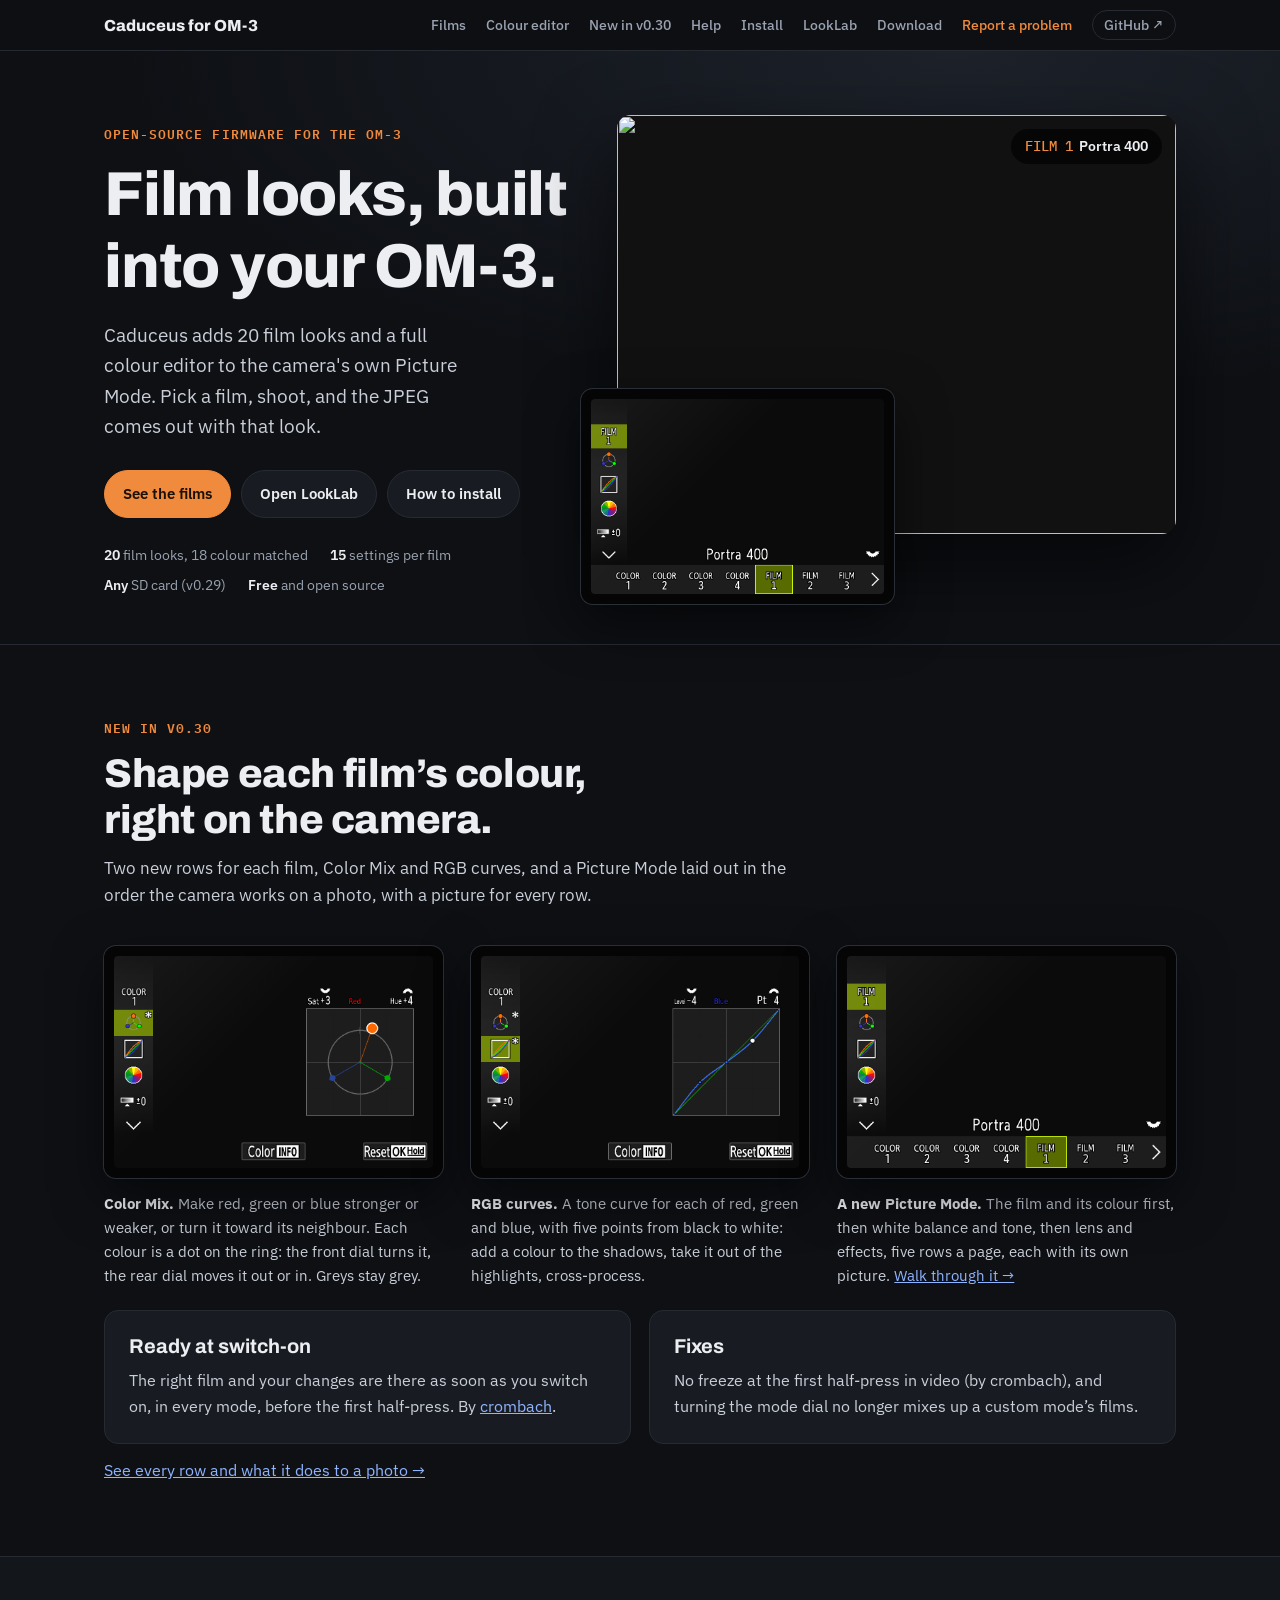
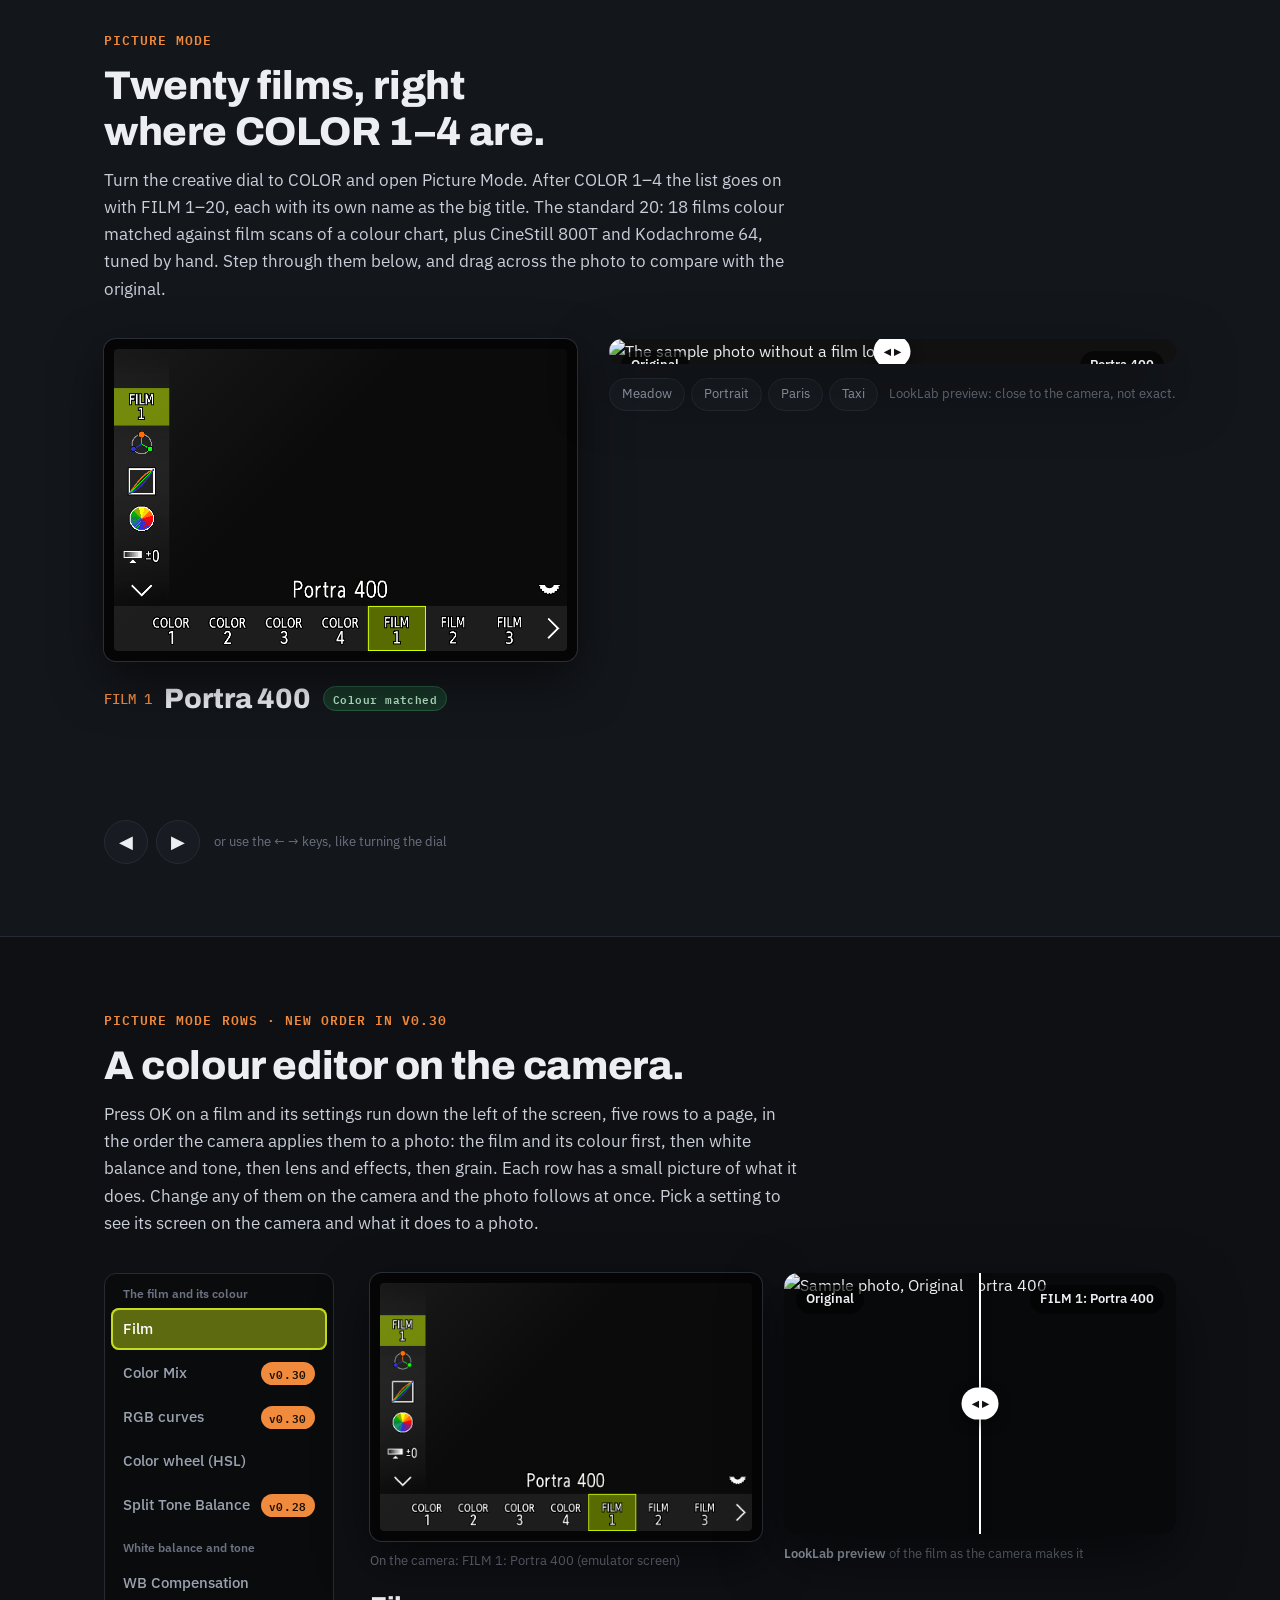
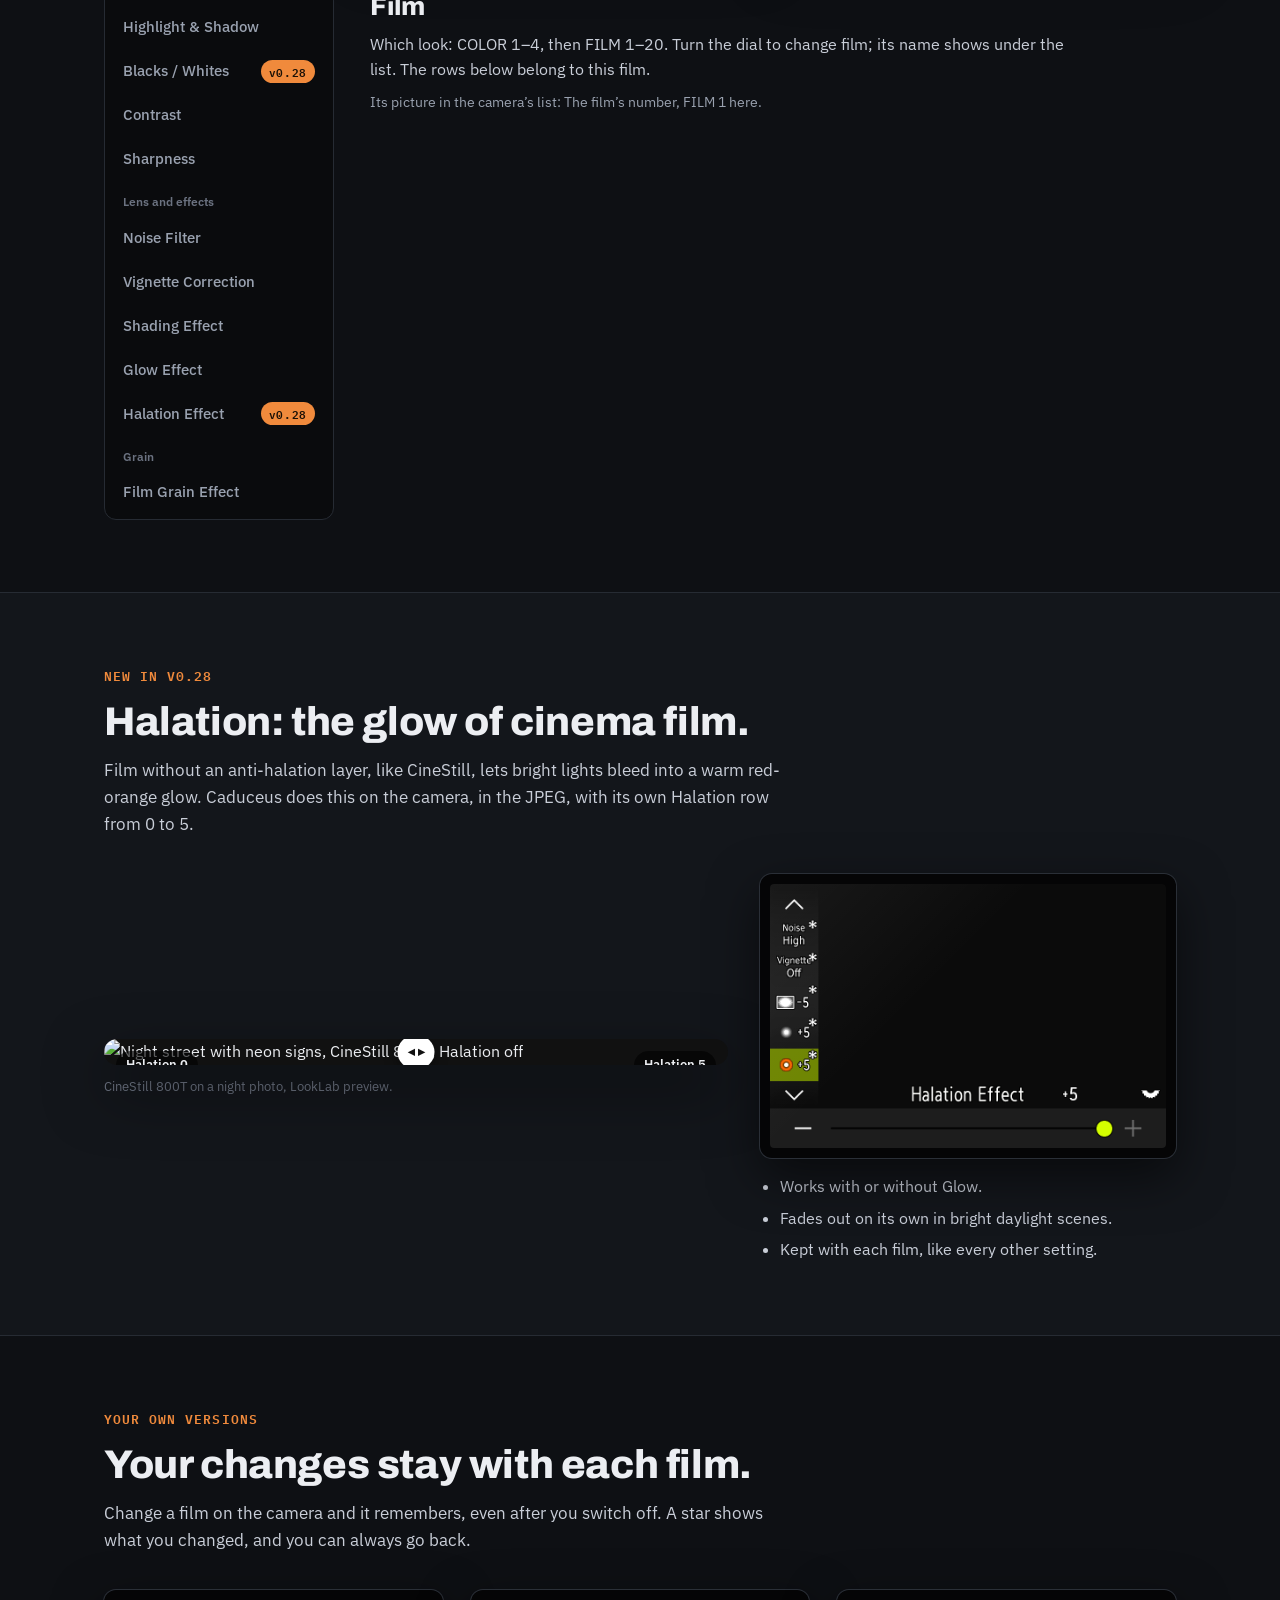
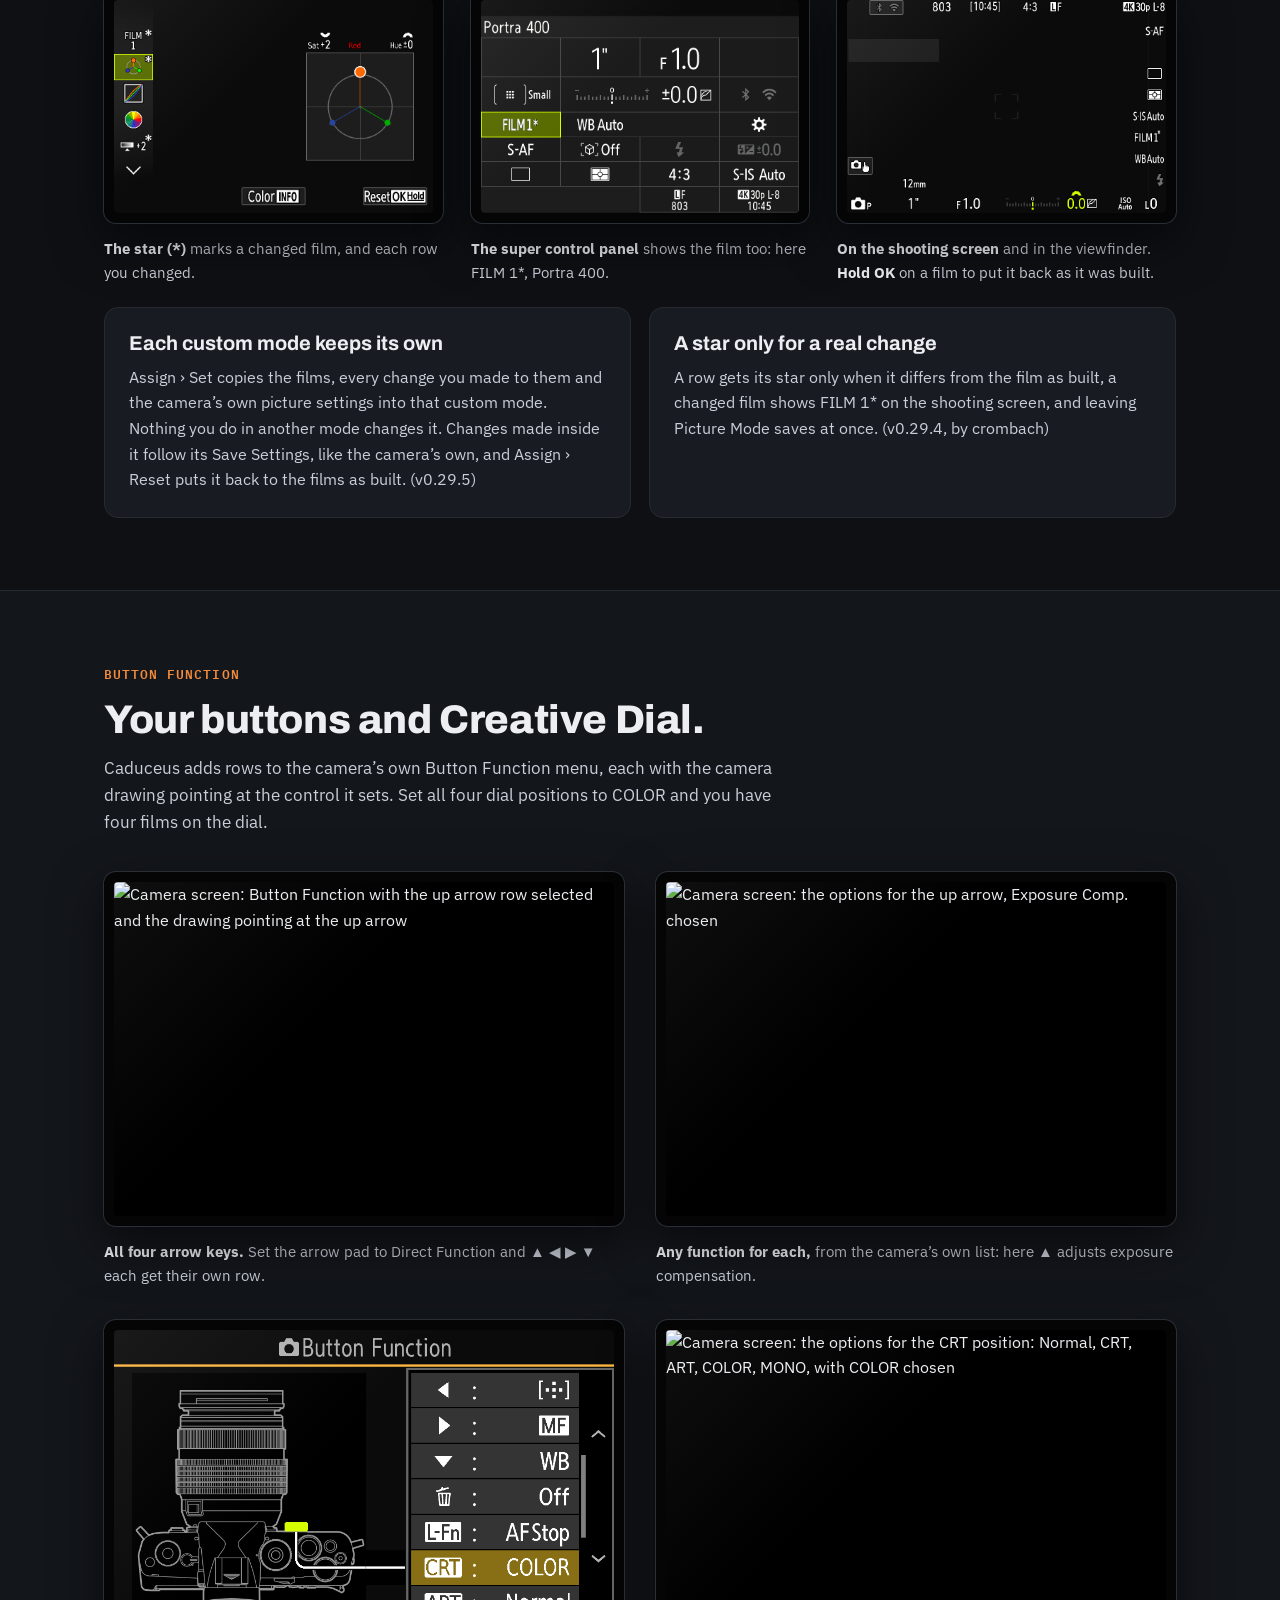
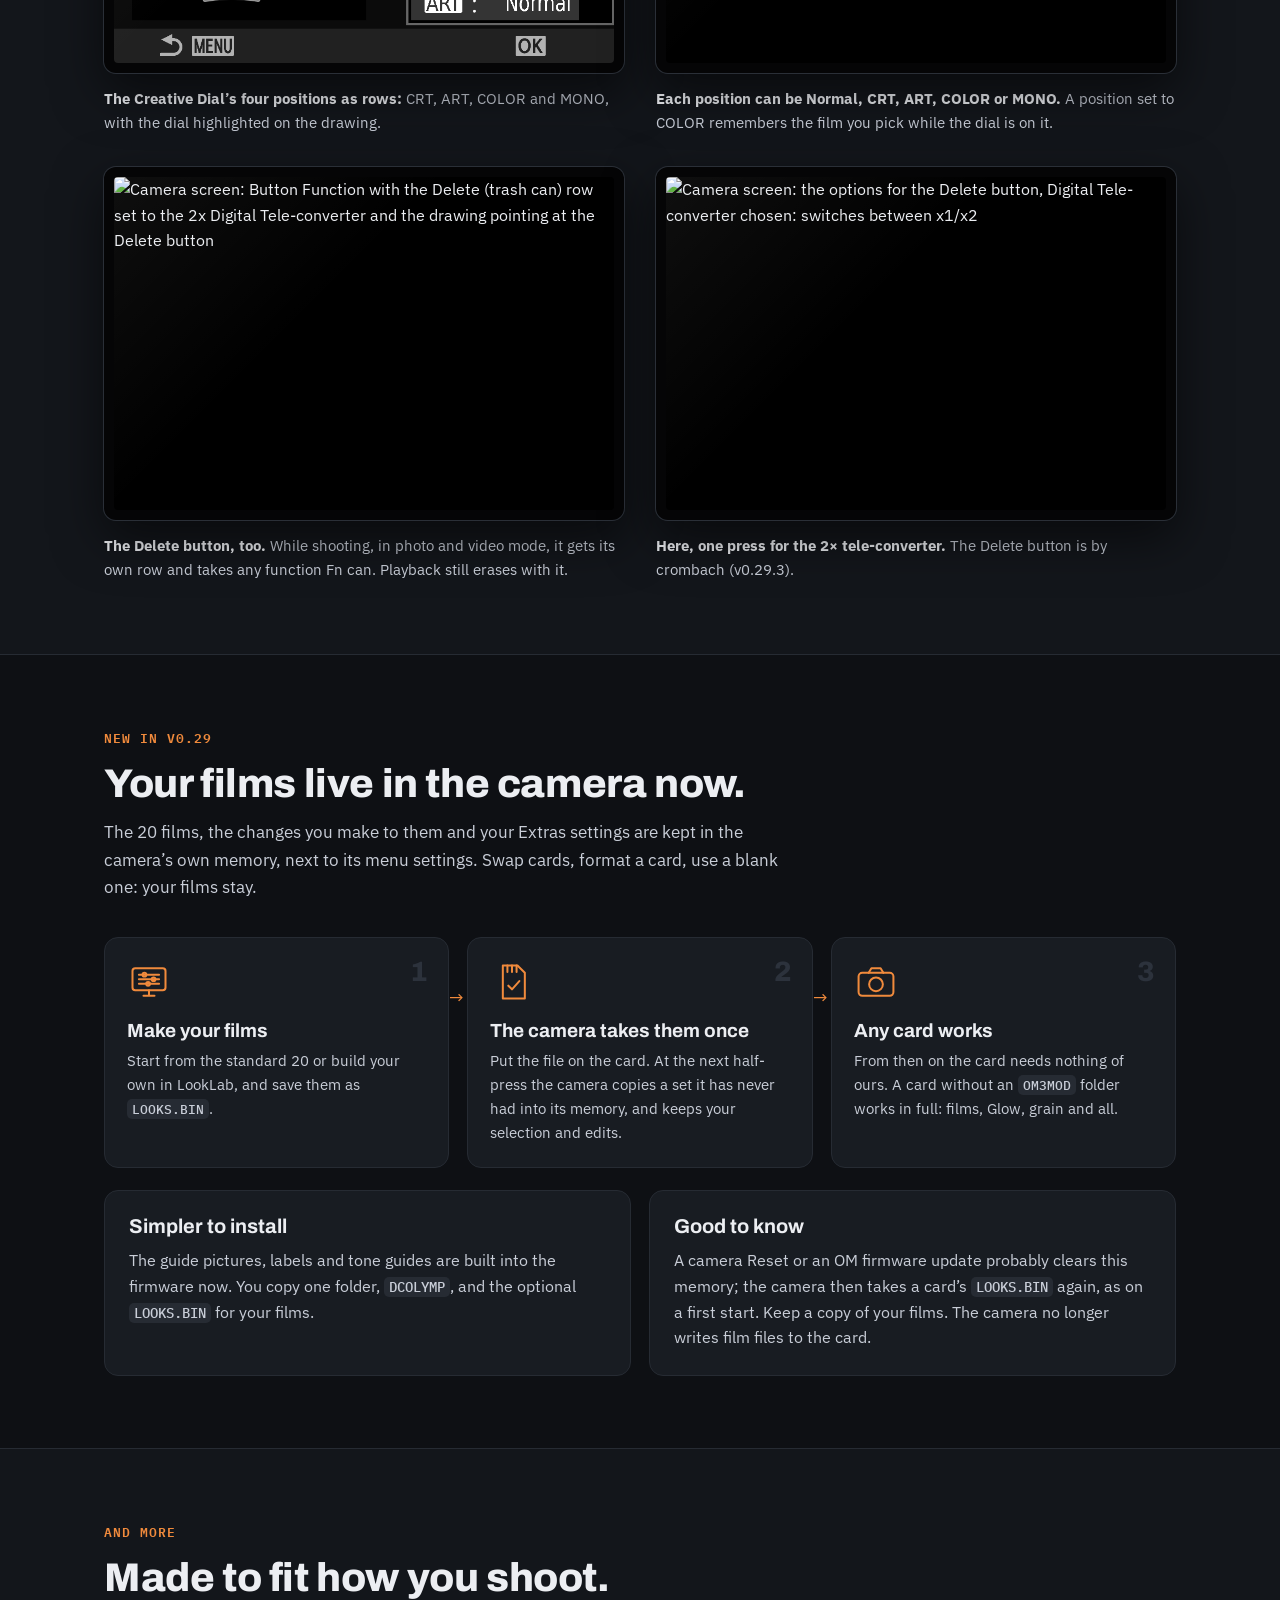
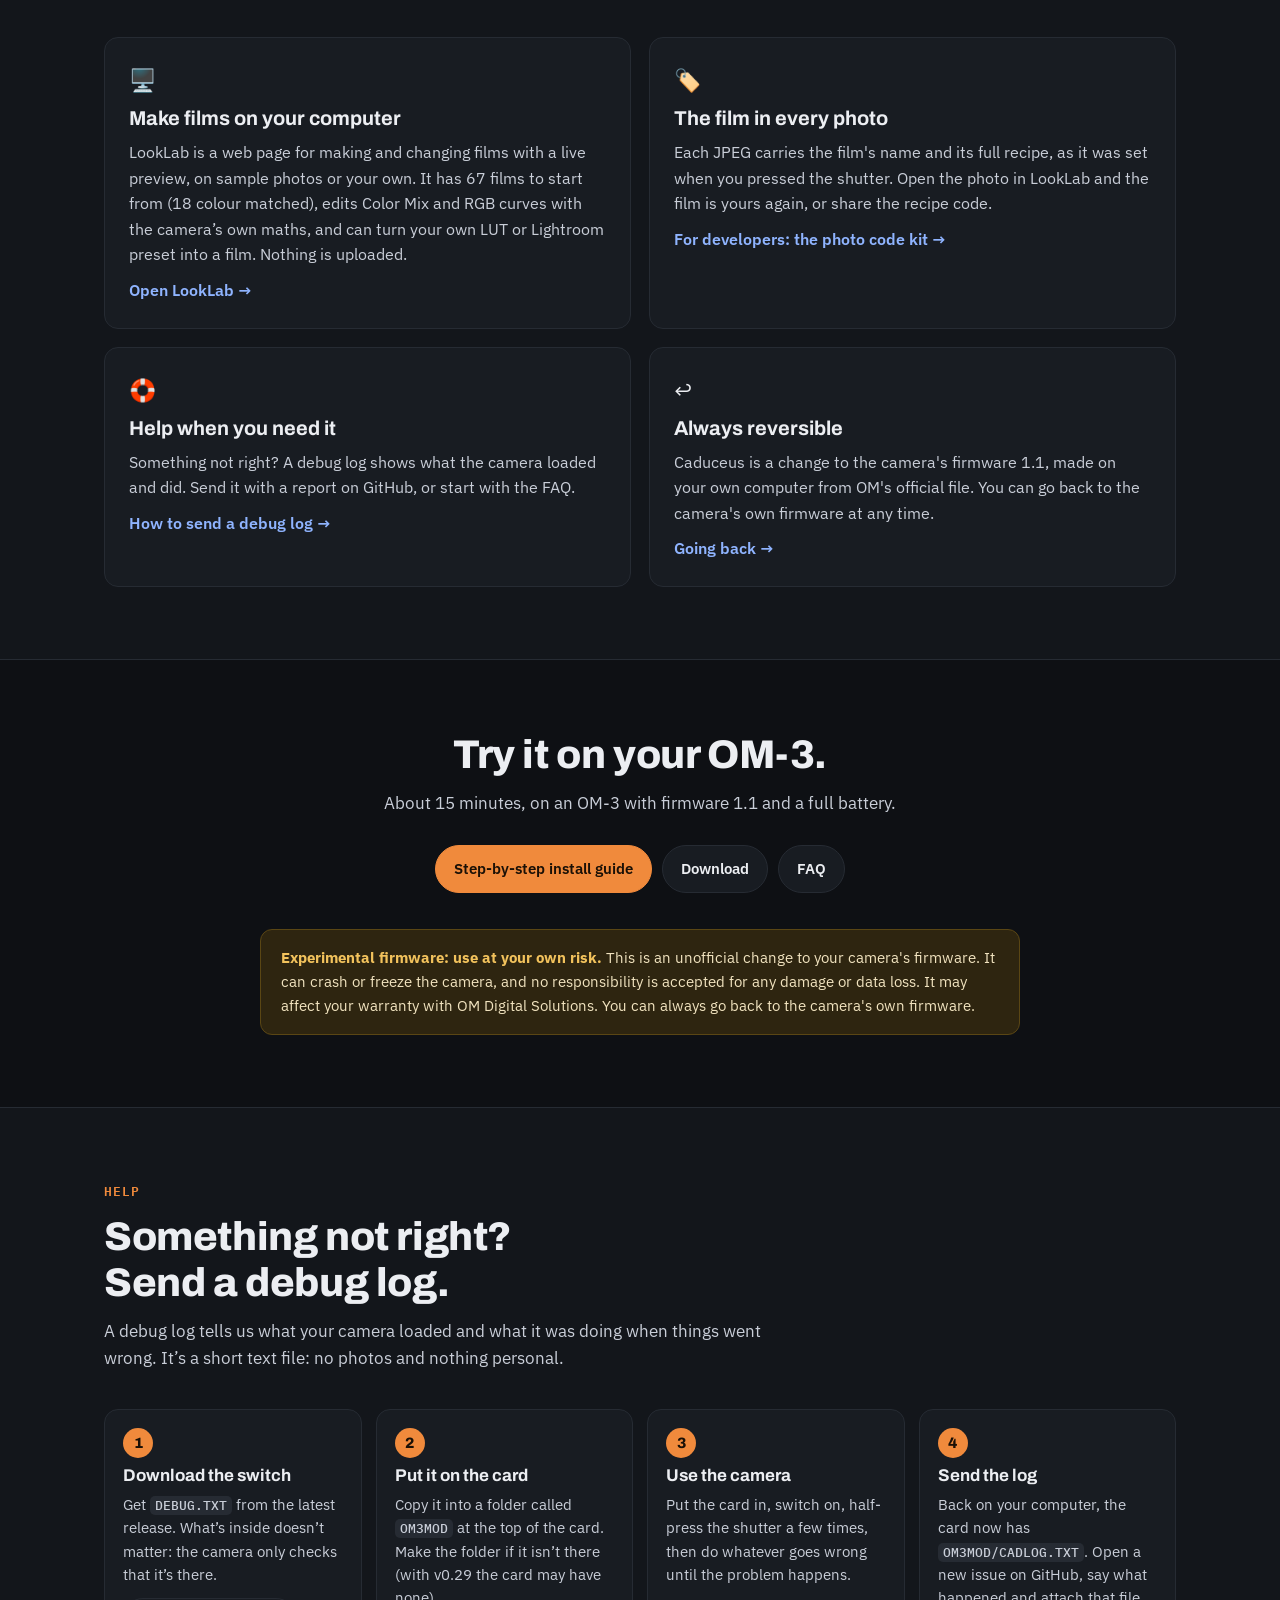
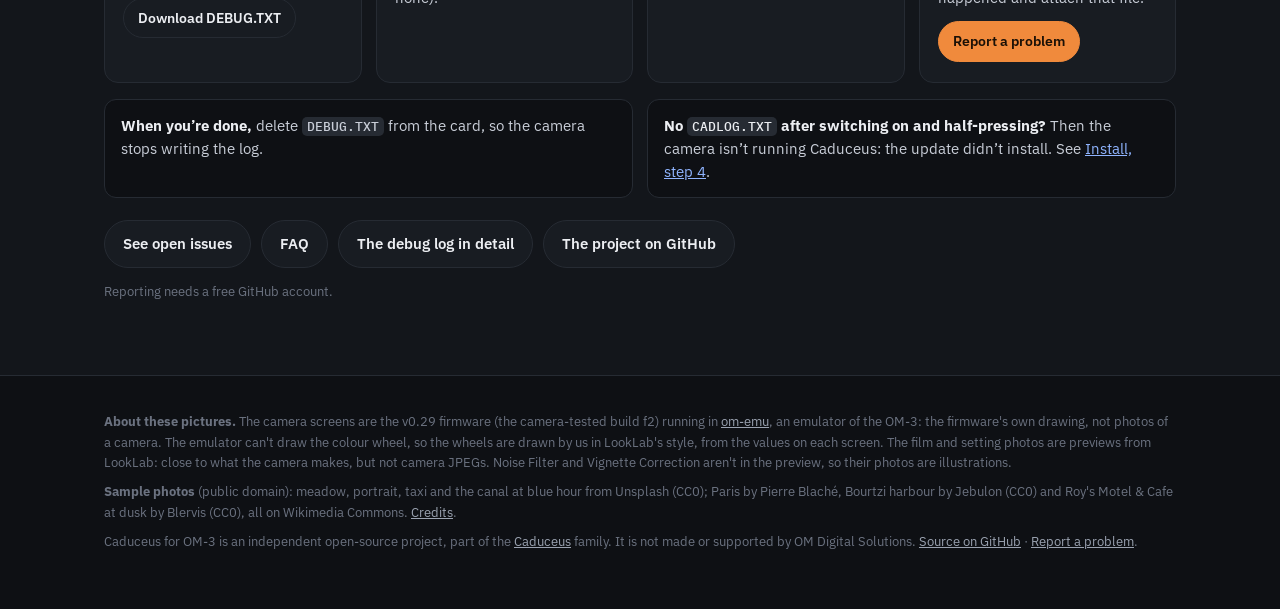
==== commit 6c78cf30: "Tour: the menu walk-through folded into the colour editor section (owner: keep one) A Film row first" ====
--- a/index.html
+++ b/index.html
@@ -128,6 +128,9 @@
 .rows button:hover { color: var(--ink); background: #15181d; }
 .rows button[aria-selected="true"] { background: #5e6a10; color: #fff; box-shadow: inset 0 0 0 2px #c8dc1e; }
 .rows .new { margin: 0; }
+.rows-group { font-size: 12px; font-weight: 600; color: var(--faint); padding: 10px 12px 3px; }
+.rows-group:first-child { padding-top: 4px; }
+.row-text .pic { color: var(--muted); font-size: 14px; margin-top: 8px; }
 .editor-main { display: grid; gap: 20px; align-content: start; min-width: 0; }
 .editor-media { display: grid; grid-template-columns: minmax(0, 1fr) minmax(0, 1fr); gap: 22px; align-items: start; }
 .editor-media .compare { aspect-ratio: 3 / 2; background: #08090b; }
@@ -199,24 +202,6 @@
 footer .in { display: grid; gap: 8px; }
 footer a { color: var(--muted); }
 
-/* the Picture Mode menu walk-through (v0.30) */
-.menu-walk { display: grid; grid-template-columns: minmax(0, 1.15fr) minmax(0, 1fr); gap: 36px; align-items: start; }
-.menu-cam { display: grid; gap: 14px; }
-.menu-cam .stepper { justify-content: center; }
-.menu-pos { font-size: 14px; color: var(--muted); min-width: 150px; text-align: center; }
-.menu-pages { display: grid; gap: 12px; }
-.menu-page { background: #0a0b0d; border: 1px solid var(--line); border-radius: 12px; padding: 8px; }
-.menu-page h3 { font-size: 13px; font-weight: 600; color: var(--muted); padding: 2px 10px 6px; }
-.menu-page h3 b { color: var(--ink); }
-.menu-page button { display: block; width: 100%; text-align: left; border: 0; background: transparent; padding: 7px 10px; border-radius: 8px; cursor: pointer; color: var(--muted); font-size: 15px; font-weight: 500; }
-.menu-page button:hover { color: var(--ink); background: #15181d; }
-.menu-page button[aria-current="true"] { background: #5e6a10; color: #fff; box-shadow: inset 0 0 0 2px #c8dc1e; }
-.menu-page button .new { margin-left: 6px; }
-.menu-text h3 { font-size: 20px; font-weight: 700; margin-bottom: 6px; }
-.menu-text p { color: #c9ced8; }
-.menu-text .pic { color: var(--muted); font-size: 14px; margin-top: 8px; }
-@media (max-width: 980px) { .menu-walk { grid-template-columns: 1fr; } }
-
 /* responsive */
 @media (max-width: 980px) {
   .hero .in, .viewer, .hal { grid-template-columns: 1fr; }
@@ -224,6 +209,7 @@
   .editor { grid-template-columns: 1fr; }
   .rows { display: flex; overflow-x: auto; scrollbar-width: none; }
   .rows button { white-space: nowrap; }
+  .rows-group { display: none; }
   .three { grid-template-columns: 1fr; max-width: 560px; }
 }
 @media (max-width: 1080px) {
@@ -302,7 +288,7 @@
       </div>
       <div>
         <div class="lcd"><div class="screen"><img alt="Camera screen: Picture Mode on FILM 1, the rows down the left with their new pictures" src="pages/showcase/img/screens/film-01.png" loading="lazy"></div></div>
-        <p class="cap"><b>A new Picture Mode.</b> The film and its colour first, then white balance and tone, then lens and effects, five rows a page, each with its own picture. <a class="more" href="#menu">Walk through it →</a></p>
+        <p class="cap"><b>A new Picture Mode.</b> The film and its colour first, then white balance and tone, then lens and effects, five rows a page, each with its own picture. <a class="more" href="#editor">Walk through it →</a></p>
       </div>
     </div>
     <div class="cards" style="margin-top:22px">
@@ -316,33 +302,6 @@
       </div>
     </div>
     <p style="margin-top:14px"><a class="more" href="#editor">See every row and what it does to a photo →</a></p>
-  </div>
-</section>
-
-<section id="menu">
-  <div class="in">
-    <div class="head">
-      <div class="eyebrow">New in v0.30 · the colour profile menu</div>
-      <h2>Picture Mode, in the order the camera works.</h2>
-      <p>Press OK on a film and its settings run down the left of the screen, five rows to a page. v0.30 puts them in the order the camera applies them to a photo, gives each row a small picture of what it does, and uses the camera’s own names. Step through it as on the camera: ▲ ▼, or pick a row.</p>
-    </div>
-    <div class="menu-walk">
-      <div class="menu-cam">
-        <div class="lcd"><div class="screen fade" id="menuLcd">
-          <img alt="Camera screen: Picture Mode on FILM 1, the Film row" src="pages/showcase/img/screens/menu-00.png"><img alt="" class="off" src="pages/showcase/img/screens/menu-00.png">
-        </div></div>
-        <div class="stepper">
-          <button class="round" id="menuUp" aria-label="Previous row">▲</button>
-          <span class="menu-pos" id="menuPos" aria-live="polite">Row 1 of 16 · page 1</span>
-          <button class="round" id="menuDown" aria-label="Next row">▼</button>
-        </div>
-        <p class="media-note">On the camera: FILM 1, Portra 400, as built (emulator screens; the colour wheel drawn in)</p>
-        <div class="menu-text" id="menuText"></div>
-      </div>
-      <div class="menu-side">
-        <div class="menu-pages" id="menuPages"></div>
-      </div>
-    </div>
   </div>
 </section>
 
@@ -389,9 +348,9 @@
 <section id="editor">
   <div class="in">
     <div class="head">
-      <div class="eyebrow">Picture Mode rows</div>
+      <div class="eyebrow">Picture Mode rows · new order in v0.30</div>
       <h2>A colour editor on the camera.</h2>
-      <p>Below the film list, each film gets a column of settings, in the order the camera works on a photo: the film’s colour first, then white balance and tone, then lens and effects. Change any of them on the camera and the photo follows at once. Pick a setting to see its screen on the camera and what it does to a photo.</p>
+      <p>Press OK on a film and its settings run down the left of the screen, five rows to a page, in the order the camera applies them to a photo: the film and its colour first, then white balance and tone, then lens and effects, then grain. Each row has a small picture of what it does. Change any of them on the camera and the photo follows at once. Pick a setting to see its screen on the camera and what it does to a photo.</p>
     </div>
     <div class="editor">
       <div class="rows" id="rows" role="tablist" aria-label="Settings"></div>
@@ -737,53 +696,6 @@
   });
   if (FILMS.length) showFilm(0);
 
-  // ---- the Picture Mode menu walk-through (v0.30's order, five rows a page; FILM 1 as built)
-  const MENU_PAGES = ['The film and its colour', 'White balance and tone', 'Lens and effects', 'Grain'];
-  const MENU = [
-    { name: 'Film', pic: 'The film’s number, FILM 1 here.', text: 'Which look this is: COLOR 1–4, then FILM 1–20. Turn the dial to change film; its name shows under the list.' },
-    { name: 'Color Mix', tag: 'v0.30', pic: 'A ring with a red, a green and a blue dot.', text: 'The first thing the camera does to a film’s colour: it mixes red, green and blue into each other. Each colour can be made stronger or weaker, or turned toward its neighbour. Greys stay grey.' },
-    { name: 'RGB curves', tag: 'v0.30', pic: 'The curve box with three curves.', text: 'Next, a tone curve for each of red, green and blue, five points from black to white: add a colour to the shadows, take it out of the highlights.' },
-    { name: 'Color wheel (HSL)', pic: 'A colour pie: the wheel’s 12 colours.', text: 'Then the 12 colours one by one: saturation, hue and lightness, plus a tint for the shadows and one for the highlights (split toning). INFO steps through its pages.' },
-    { name: 'Split Tone Balance', pic: 'A dark-to-light bar with a small triangle.', text: 'Where the shadow and highlight tints meet: minus lets the shadow colour reach further up, plus the highlight colour further down.' },
-    { name: 'WB Compensation', pic: 'The camera’s own WB± picture, with the film’s shift (A1 G1 for Portra 400).', text: 'Page 2 starts with the colour of the light: a shift toward amber or blue and green or magenta, on top of any white balance.' },
-    { name: 'Highlight & Shadow', pic: 'The camera’s own tone-curve picture.', text: 'The camera’s tone curve: brighter or darker shadows, midtones and highlights.' },
-    { name: 'Blacks / Whites', pic: 'A black and a white square (it used to say “B/W”, which read like black and white).', text: 'Lift or deepen the blacks, brighten or soften the whites, on one grid.' },
-    { name: 'Contrast', pic: 'The camera’s own contrast picture.', text: 'The camera’s contrast, kept with each film.' },
-    { name: 'Sharpness', pic: 'The camera’s own sharpness picture.', text: 'From −5 (off) to +2.' },
-    { name: 'Noise Filter', pic: 'Its setting in words.', text: 'Page 3, lens and effects: noise reduction per film, Off to High.' },
-    { name: 'Vignette Correction', pic: 'Its setting in words.', text: 'Keep the lens’s natural darker corners, or let the camera correct them.' },
-    { name: 'Shading Effect', pic: 'The camera’s own shading picture.', text: 'Darker or lighter corners, as an effect.' },
-    { name: 'Glow Effect', pic: 'A white dot with a soft glow round it.', text: 'A soft glow around the light, or Clarity (crisper local contrast) on the minus side.' },
-    { name: 'Halation Effect', pic: 'A white dot in a red-orange ring.', text: 'The red-orange glow around bright lights, as on cinema film.' },
-    { name: 'Film Grain Effect', pic: 'The camera’s own grain picture.', text: 'Page 4, on its own: colour film grain, Off to High.' },
-  ];
-  const menuPages = $('menuPages');
-  let curMenu = 0;
-  MENU_PAGES.forEach((title, p) => {
-    const box = document.createElement('div'); box.className = 'menu-page';
-    box.innerHTML = `<h3><b>Page ${p + 1}</b> · ${title}</h3>`;
-    MENU.forEach((m, k) => {
-      if (Math.floor(k / 5) !== p) return;
-      const b = document.createElement('button'); b.type = 'button'; b.id = 'menu-' + k;
-      b.innerHTML = `${m.name}${m.tag ? ` <span class="new">${m.tag}</span>` : ''}`;
-      b.addEventListener('click', () => showMenu(k));
-      box.appendChild(b);
-    });
-    menuPages.appendChild(box);
-  });
-  function showMenu(k) {
-    curMenu = k = (k + MENU.length) % MENU.length;
-    const m = MENU[k];
-    fadeTo($('menuLcd'), `pages/showcase/img/screens/menu-${pad(k)}.png`, `Camera screen: Picture Mode on FILM 1, the ${m.name} row`);
-    $('menuPos').textContent = `Row ${k + 1} of 16 · page ${Math.floor(k / 5) + 1}`;
-    $('menuText').innerHTML = `<h3>${m.name}${m.tag ? ` <span class="new">new in ${m.tag}</span>` : ''}</h3><p>${m.text}</p><p class="pic">Its picture: ${m.pic}</p>`;
-    menuPages.querySelectorAll('button').forEach((b) => b.setAttribute('aria-current', String(b.id === 'menu-' + k)));
-    preload([`pages/showcase/img/screens/menu-${pad((k + 1) % MENU.length)}.png`]);
-  }
-  $('menuUp').addEventListener('click', () => showMenu(curMenu - 1));
-  $('menuDown').addEventListener('click', () => showMenu(curMenu + 1));
-  showMenu(0);
-
   // ---- editor rows: the camera screen, a before / after photo, and the HSL wheel's pages
   const PV = '<b>LookLab preview</b> on a neutral look: only this setting changes';
   const ILL = '<b>Illustration</b>: LookLab preview doesn’t model this setting';
@@ -802,35 +714,38 @@
       title: 'Highlights (split toning)', text: 'Tints the bright parts toward one colour, 0 to 10. Here Orange at 10: warm light on the clouds and rocks. Use Shadows and Highlights together for a classic split tone.' },
   ];
   const ROWS = [
-    { id: 'mix', name: 'Color Mix', tag: 'v0.30', labs: ['Original', 'Red: Sat +3, Hue +4'],
-      text: 'Mixes the camera’s red, green and blue into each other, before everything else, −7 to +7 each: Sat makes a colour stronger or weaker, Hue turns it toward the next one (red toward yellow, green toward cyan, blue toward purple). Greys stay grey. The page is a ring with each colour as a dot; INFO picks the colour. Here red turns toward orange and gets stronger.' },
-    { id: 'rgb', name: 'RGB curves', tag: 'v0.30', labs: ['Original', 'Blue: point 2 +5, point 4 −4'],
+    { id: 'film', name: 'Film', screen: 'film-01', before: 'pages/showcase/img/films/meadow-00.jpg', after: 'pages/showcase/img/films/meadow-01.jpg', labs: ['Original', 'FILM 1: Portra 400'], note: '<b>LookLab preview</b> of the film as the camera makes it', group: 'The film and its colour', pic: 'The film’s number, FILM 1 here.',
+      text: 'Which look: COLOR 1–4, then FILM 1–20. Turn the dial to change film; its name shows under the list. The rows below belong to this film.' },
+    { id: 'mix', pic: 'A ring with a red, a green and a blue dot.', name: 'Color Mix', tag: 'v0.30', labs: ['Original', 'Red: Sat +3, Hue +4'],
+      text: 'The first thing the camera does to a film’s colour: it mixes red, green and blue into each other, −7 to +7 each: Sat makes a colour stronger or weaker, Hue turns it toward the next one (red toward yellow, green toward cyan, blue toward purple). Greys stay grey. The page is a ring with each colour as a dot; INFO picks the colour. Here red turns toward orange and gets stronger.' },
+    { id: 'rgb', pic: 'The curve box with three curves.', name: 'RGB curves', tag: 'v0.30', labs: ['Original', 'Blue: point 2 +5, point 4 −4'],
       text: 'A tone curve for each of red, green and blue, with five points from black to white, −7 to +7 each: raise a colour where you want more of it. Here blue goes up in the shadows and down in the highlights, for cool shadows and warm light. INFO picks the colour, the front dial the point, the rear dial its level.' },
-    { id: 'hsl', name: 'Color wheel (HSL)', pages: HSL_PAGES },
-    { id: 'tone-balance', name: 'Split Tone Balance', tag: 'v0.28', labs: ['Split Tone Balance −5', 'Split Tone Balance +5'],
+    { id: 'hsl', pic: 'A colour pie: the wheel’s 12 colours.', name: 'Color wheel (HSL)', pages: HSL_PAGES },
+    { id: 'tone-balance', pic: 'A dark-to-light bar with a small triangle.', name: 'Split Tone Balance', tag: 'v0.28', labs: ['Split Tone Balance −5', 'Split Tone Balance +5'],
       text: 'Where the split toning’s two colours meet, −5 to +5: minus lets the shadow colour reach further up, plus the highlight colour further down. Here with cyan shadows and orange highlights.' },
-    { id: 'wb', name: 'WB Compensation', labs: ['B 7 (blue)', 'A 7 (amber)'],
+    { id: 'wb', group: 'White balance and tone', pic: 'The camera’s own WB± picture.', name: 'WB Compensation', labs: ['B 7 (blue)', 'A 7 (amber)'],
       text: 'Shifts the colour balance from blue to amber (and green to magenta), −7 to +7, in every white balance mode. Each film also remembers the white balance you last used with it.' },
-    { id: 'curve', name: 'Highlight & Shadow', labs: ['Original', 'Shadows +7, Highlights −7'],
+    { id: 'curve', pic: 'The camera’s own tone-curve picture.', name: 'Highlight & Shadow', labs: ['Original', 'Shadows +7, Highlights −7'],
       text: 'The camera’s own tone curve: brighter or darker shadows, midtones and highlights, −7 to +7. Here the shadows open up and the bright clouds come down.' },
-    { id: 'blacks-whites', name: 'Blacks / Whites', tag: 'v0.28', labs: ['Original', 'Blacks +7'],
+    { id: 'blacks-whites', pic: 'A black and a white square (it used to say “B/W”, which read like black and white).', name: 'Blacks / Whites', tag: 'v0.28', labs: ['Original', 'Blacks +7'],
       text: 'Blacks and Whites on one grid, −7 to +7 each: left / right for Blacks, up / down for Whites. Plus lifts the blacks or brightens the whites; minus deepens or softens them. Blacks +7 gives the faded look of a print.' },
-    { id: 'contrast', name: 'Contrast', labs: ['Contrast −2', 'Contrast +2'], text: 'The camera’s own contrast, kept with each film.' },
-    { id: 'sharpness', name: 'Sharpness', labs: ['Off (−5)', '+2'], note: CROP,
+    { id: 'contrast', pic: 'The camera’s own contrast picture.', name: 'Contrast', labs: ['Contrast −2', 'Contrast +2'], text: 'The camera’s own contrast, kept with each film.' },
+    { id: 'sharpness', pic: 'The camera’s own sharpness picture.', name: 'Sharpness', labs: ['Off (−5)', '+2'], note: CROP,
       text: '−5 is off, −4 to −1 softer, 0 the camera’s normal, +1 and +2 crisper.' },
-    { id: 'noise', name: 'Noise Filter', labs: ['Off', 'High'], note: ILL, text: 'Off, Low, Std or High, set per film: from all the grit of a high ISO to smooth.' },
-    { id: 'vignette', name: 'Vignette Correction', labs: ['Off', 'On'], note: ILL,
+    { id: 'noise', group: 'Lens and effects', pic: 'Its setting in words.', name: 'Noise Filter', labs: ['Off', 'High'], note: ILL, text: 'Off, Low, Std or High, set per film: from all the grit of a high ISO to smooth.' },
+    { id: 'vignette', pic: 'Its setting in words.', name: 'Vignette Correction', labs: ['Off', 'On'], note: ILL,
       text: 'Off keeps the lens’s natural darker corners; On lets the camera correct them.' },
-    { id: 'shading', name: 'Shading Effect', labs: ['Original', 'Shading −5'], text: 'Darker or lighter corners, as an effect, −5 to +5.' },
-    { id: 'glow', name: 'Glow Effect', labs: ['Original', 'Glow +5'],
+    { id: 'shading', pic: 'The camera’s own shading picture.', name: 'Shading Effect', labs: ['Original', 'Shading −5'], text: 'Darker or lighter corners, as an effect, −5 to +5.' },
+    { id: 'glow', pic: 'A white dot with a soft glow round it.', name: 'Glow Effect', labs: ['Original', 'Glow +5'],
       text: '+1 to +5 adds a soft glow around the light; −1 to −5 adds Clarity (crisper local contrast) instead.' },
-    { id: 'halation', name: 'Halation Effect', tag: 'v0.28', labs: ['Halation 0', 'Halation 5'], before: 'pages/showcase/img/halation/neon-0.jpg', after: 'pages/showcase/img/halation/neon-5.jpg',
+    { id: 'halation', pic: 'A white dot in a red-orange ring.', name: 'Halation Effect', tag: 'v0.28', labs: ['Halation 0', 'Halation 5'], before: 'pages/showcase/img/halation/neon-0.jpg', after: 'pages/showcase/img/halation/neon-5.jpg',
       text: 'A red-orange glow around bright lights, as on cinema film, 0 to 5. Works with or without Glow.' },
-    { id: 'grain', name: 'Film Grain Effect', labs: ['Off', 'High'], note: CROP, text: 'Off, Low, Med or High. Added in colour, with no extra wait after the photo.' },
+    { id: 'grain', group: 'Grain', pic: 'The camera’s own grain picture.', name: 'Film Grain Effect', labs: ['Off', 'High'], note: CROP, text: 'Off, Low, Med or High. Added in colour, with no extra wait after the photo.' },
   ];
   const rowsBox = $('rows'), pagesBox = $('hslPages');
   let curRow = 0, curPage = 0;
   ROWS.forEach((r, k) => {
+    if (r.group) { const g = document.createElement('div'); g.className = 'rows-group'; g.setAttribute('role', 'presentation'); g.textContent = r.group; rowsBox.appendChild(g); }
     const b = document.createElement('button');
     b.type = 'button'; b.setAttribute('role', 'tab'); b.id = 'row-' + r.id;
     b.innerHTML = `<span>${r.name}</span>${r.tag ? `<span class="new">${r.tag}</span>` : ''}`;
@@ -851,7 +766,7 @@
   function showRow(k, focus, fromUser = true) {
     curRow = k = (k + ROWS.length) % ROWS.length;
     const r = ROWS[k], p = r.pages ? r.pages[curPage] : r;
-    const screen = r.pages ? p.screen : `row-${r.id}`, demo = p.demo ?? r.id;
+    const screen = r.pages ? p.screen : r.screen ?? `row-${r.id}`, demo = p.demo ?? r.id;
     fadeTo($('rowLcd'), `pages/showcase/img/screens/${screen}.png`, `Camera screen: ${r.name}${r.pages ? ', ' + p.name + ' page' : ''}, ${p.labs[1]}`);
     $('rowBefore').src = p.before ?? `pages/showcase/img/demos/${demo}-a.jpg`;
     $('rowAfter').src = p.after ?? `pages/showcase/img/demos/${demo}-b.jpg`;
@@ -860,18 +775,18 @@
     $('lcdNote').innerHTML = r.pages ? WHEEL : `On the camera: ${p.labs[1]} (emulator screen)`;
     $('photoNote').innerHTML = p.note ?? PV;
     const title = r.pages ? p.title : r.name, tag = r.tag;
-    $('rowText').innerHTML = `<h3>${title}${tag ? ` <span class="new">new in ${tag}</span>` : ''}</h3><p>${p.text}</p>`;
+    $('rowText').innerHTML = `<h3>${title}${tag ? ` <span class="new">new in ${tag}</span>` : ''}</h3><p>${p.text}</p>${r.pic ? `<p class="pic">Its picture in the camera’s list: ${r.pic}</p>` : ''}`;
     pagesBox.hidden = !r.pages;
     pagesBox.querySelectorAll('.chip').forEach((b, j) => b.setAttribute('aria-pressed', String(j === curPage)));
     rowsBox.querySelectorAll('button').forEach((b, j) => { b.setAttribute('aria-selected', String(j === k)); b.tabIndex = j === k ? 0 : -1; });
-    const btn = rowsBox.children[k];
+    const btn = rowsBox.querySelectorAll('button')[k];
     if (focus) btn.focus();
     if (fromUser && rowsBox.scrollWidth > rowsBox.clientWidth) btn.scrollIntoView({ block: 'nearest', inline: 'center', behavior: reduce ? 'auto' : 'smooth' });
     const nx = ROWS[(k + 1) % ROWS.length];      // warm up the next setting's pictures
-    if (!nx.pages) preload([`pages/showcase/img/demos/${nx.id}-a.jpg`, `pages/showcase/img/demos/${nx.id}-b.jpg`]);
+    if (!nx.pages) preload([nx.before ?? `pages/showcase/img/demos/${nx.id}-a.jpg`, nx.after ?? `pages/showcase/img/demos/${nx.id}-b.jpg`]);
   }
   showRow(0, false, false);
-  preload([...ROWS.filter((r) => !r.pages).map((r) => `pages/showcase/img/screens/row-${r.id}.png`), ...HSL_PAGES.map((p) => `pages/showcase/img/screens/${p.screen}.png`)]);
+  preload([...ROWS.filter((r) => !r.pages).map((r) => `pages/showcase/img/screens/${r.screen ?? 'row-' + r.id}.png`), ...HSL_PAGES.map((p) => `pages/showcase/img/screens/${p.screen}.png`)]);
 })();
 </script>
 </body>
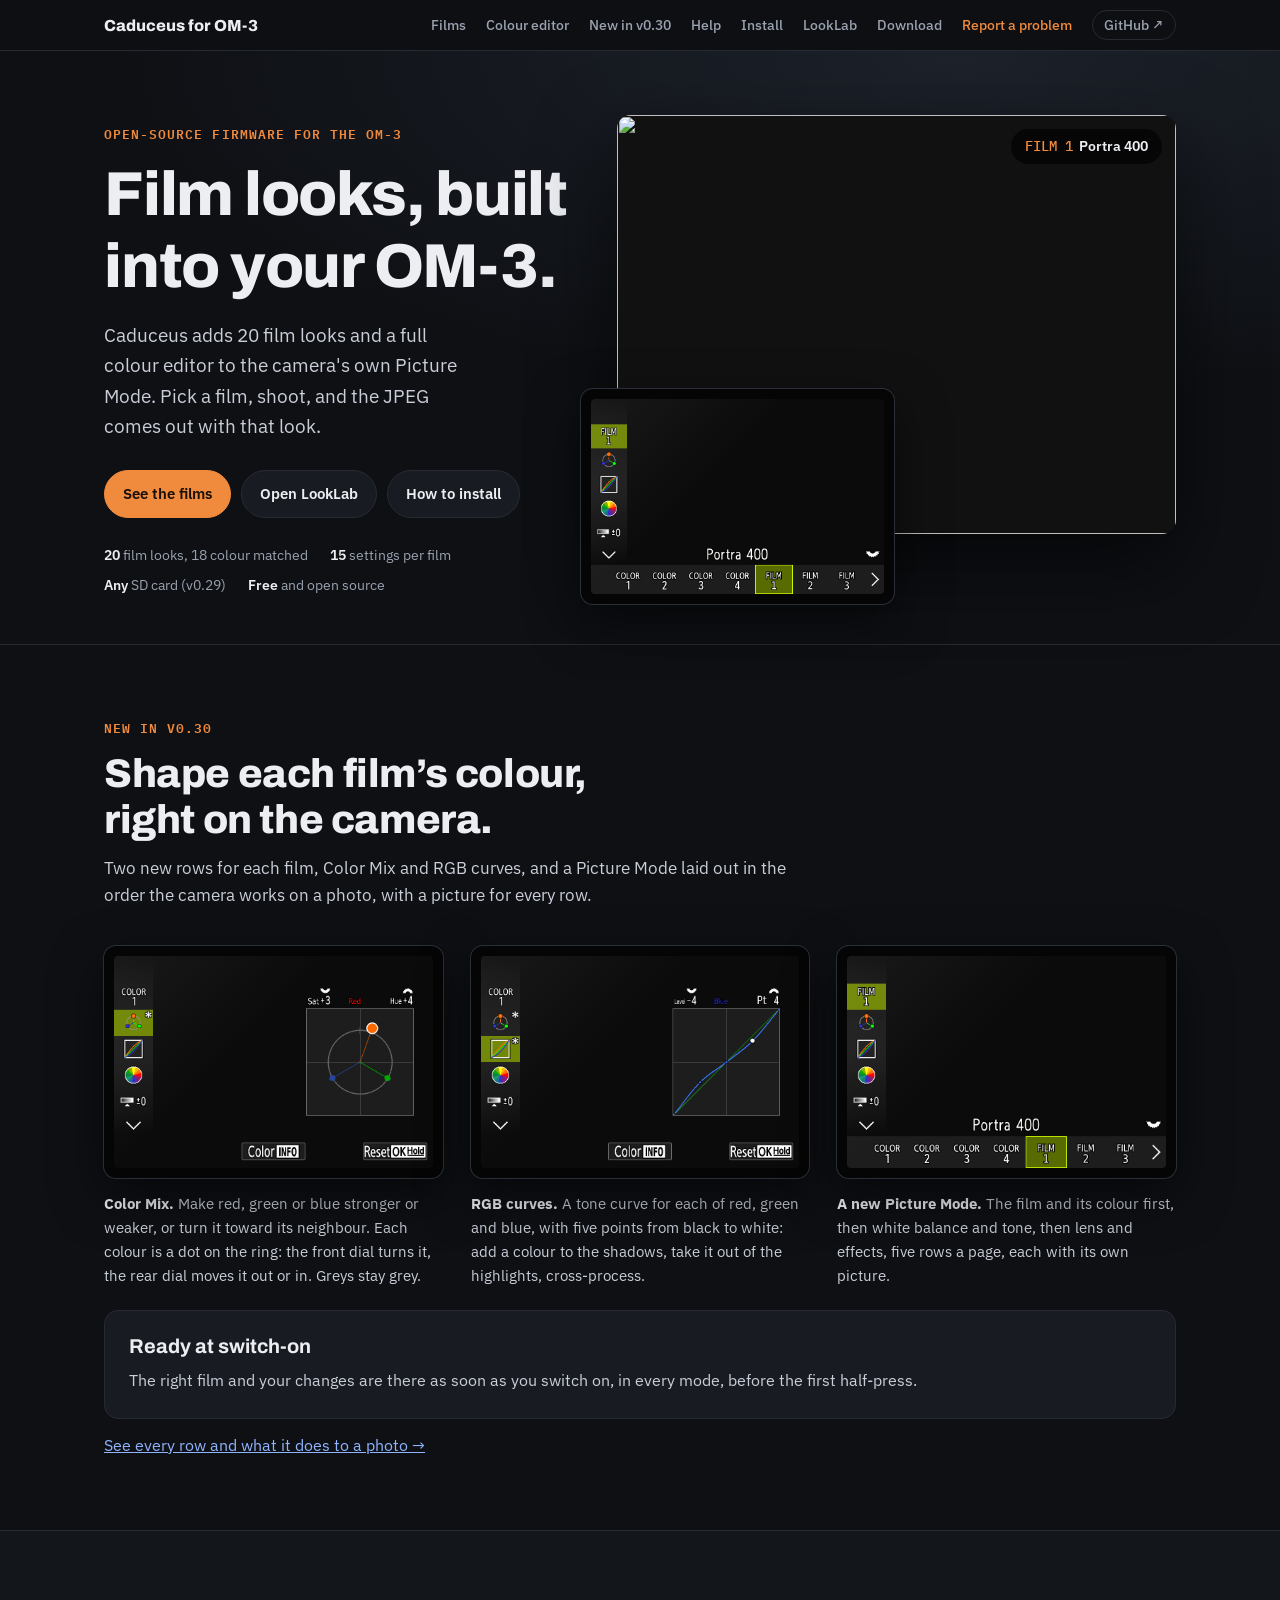
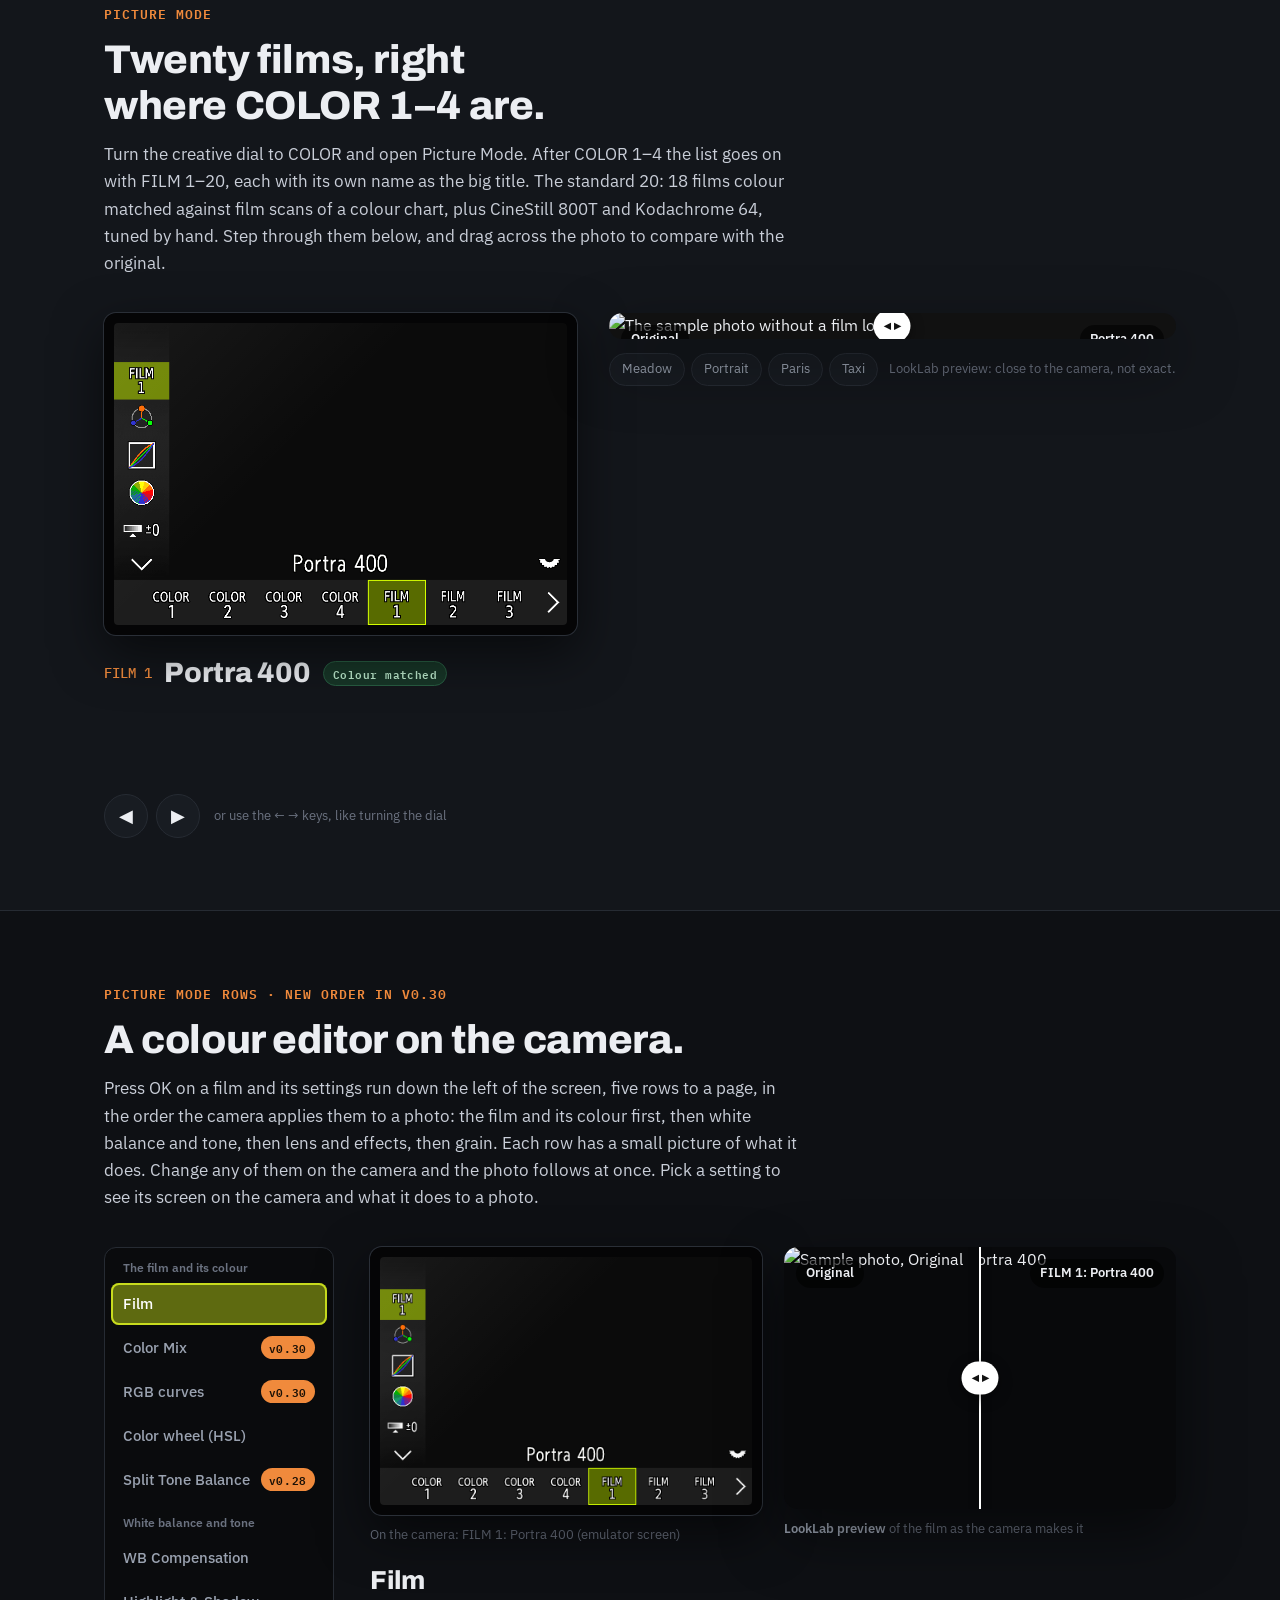
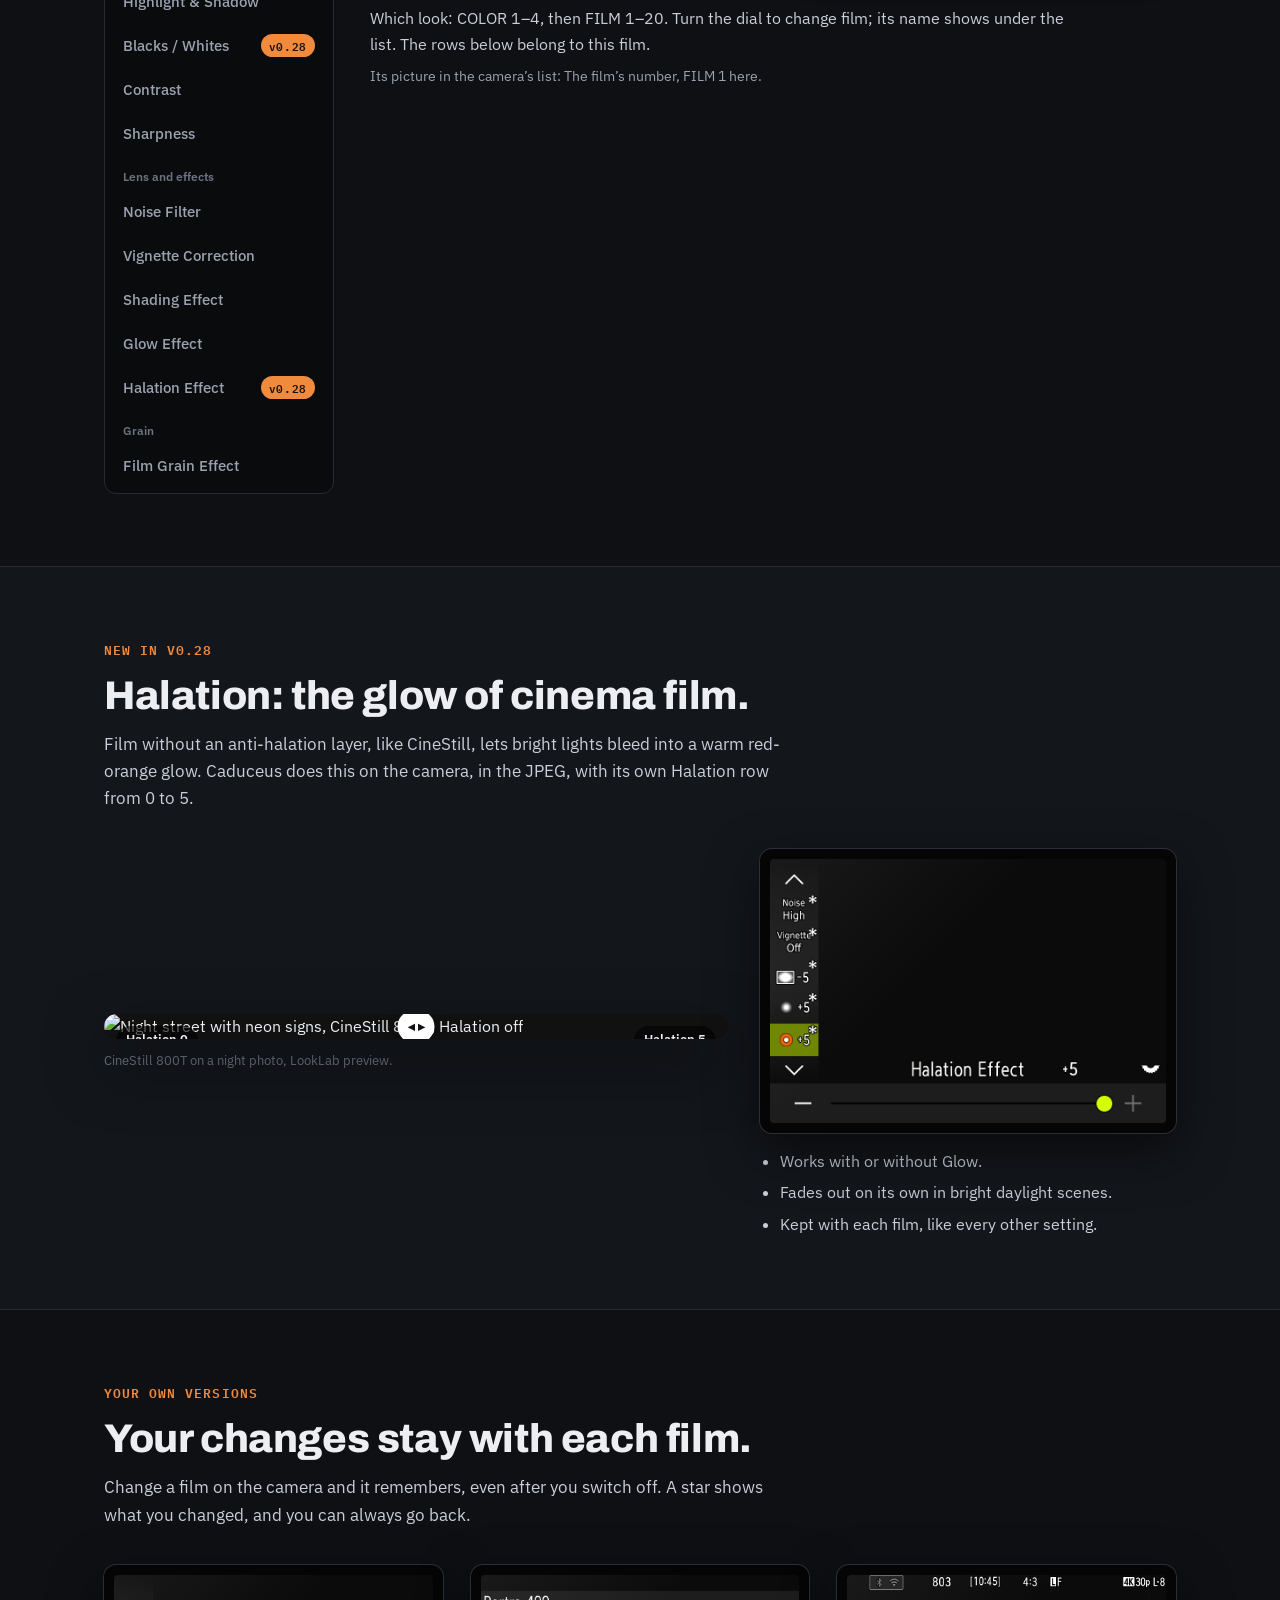
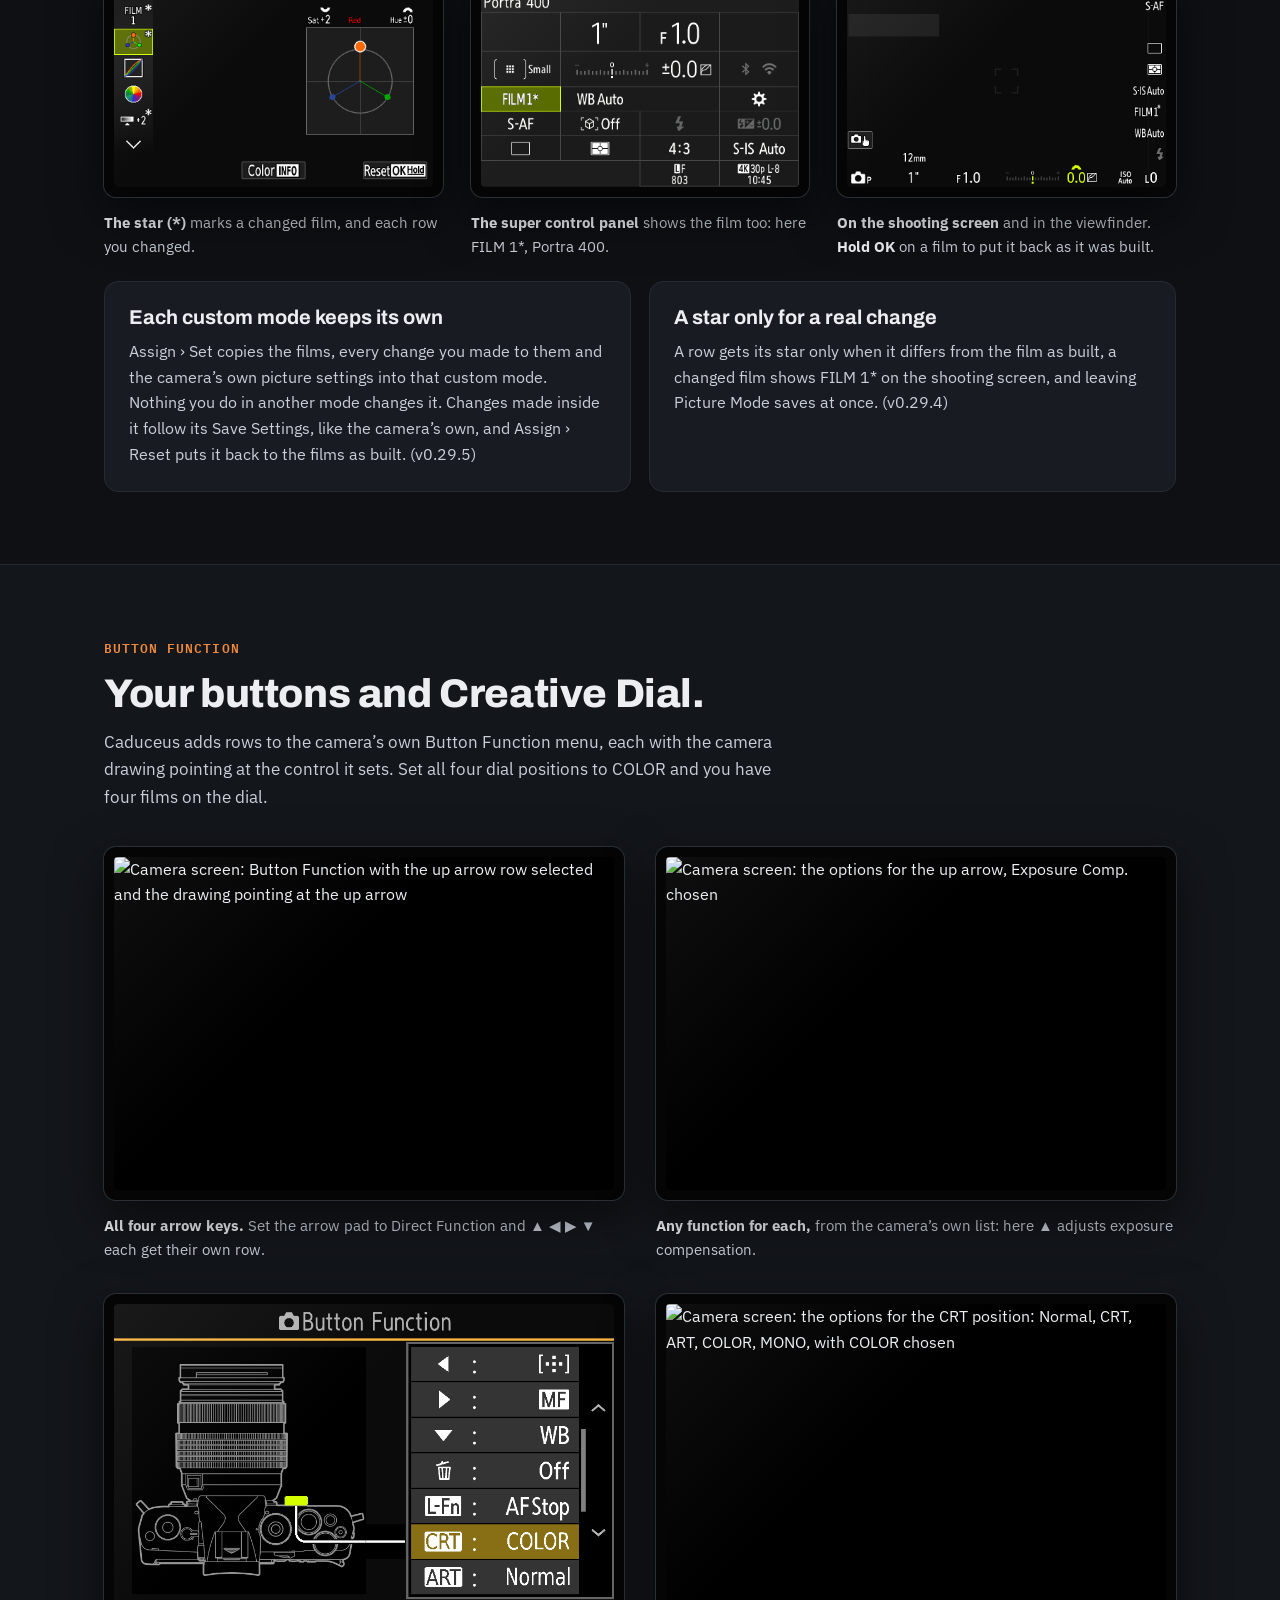
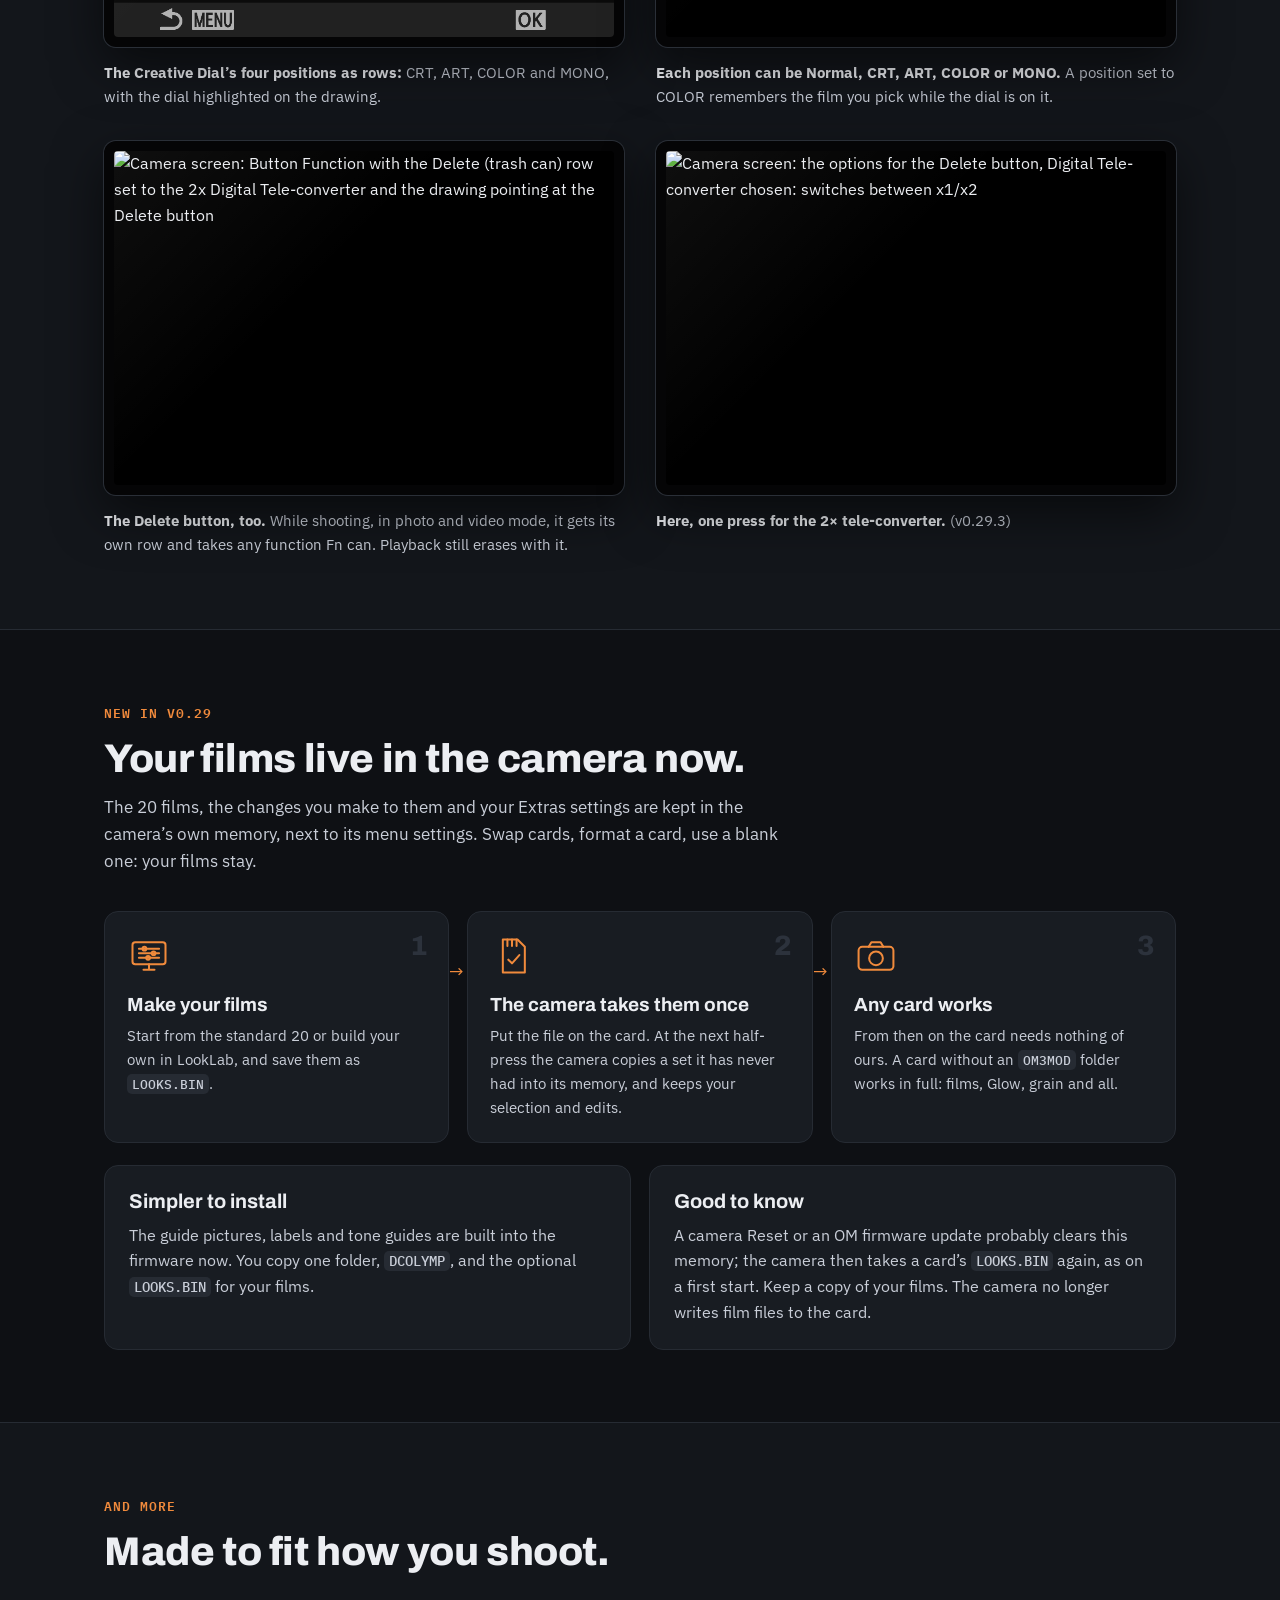
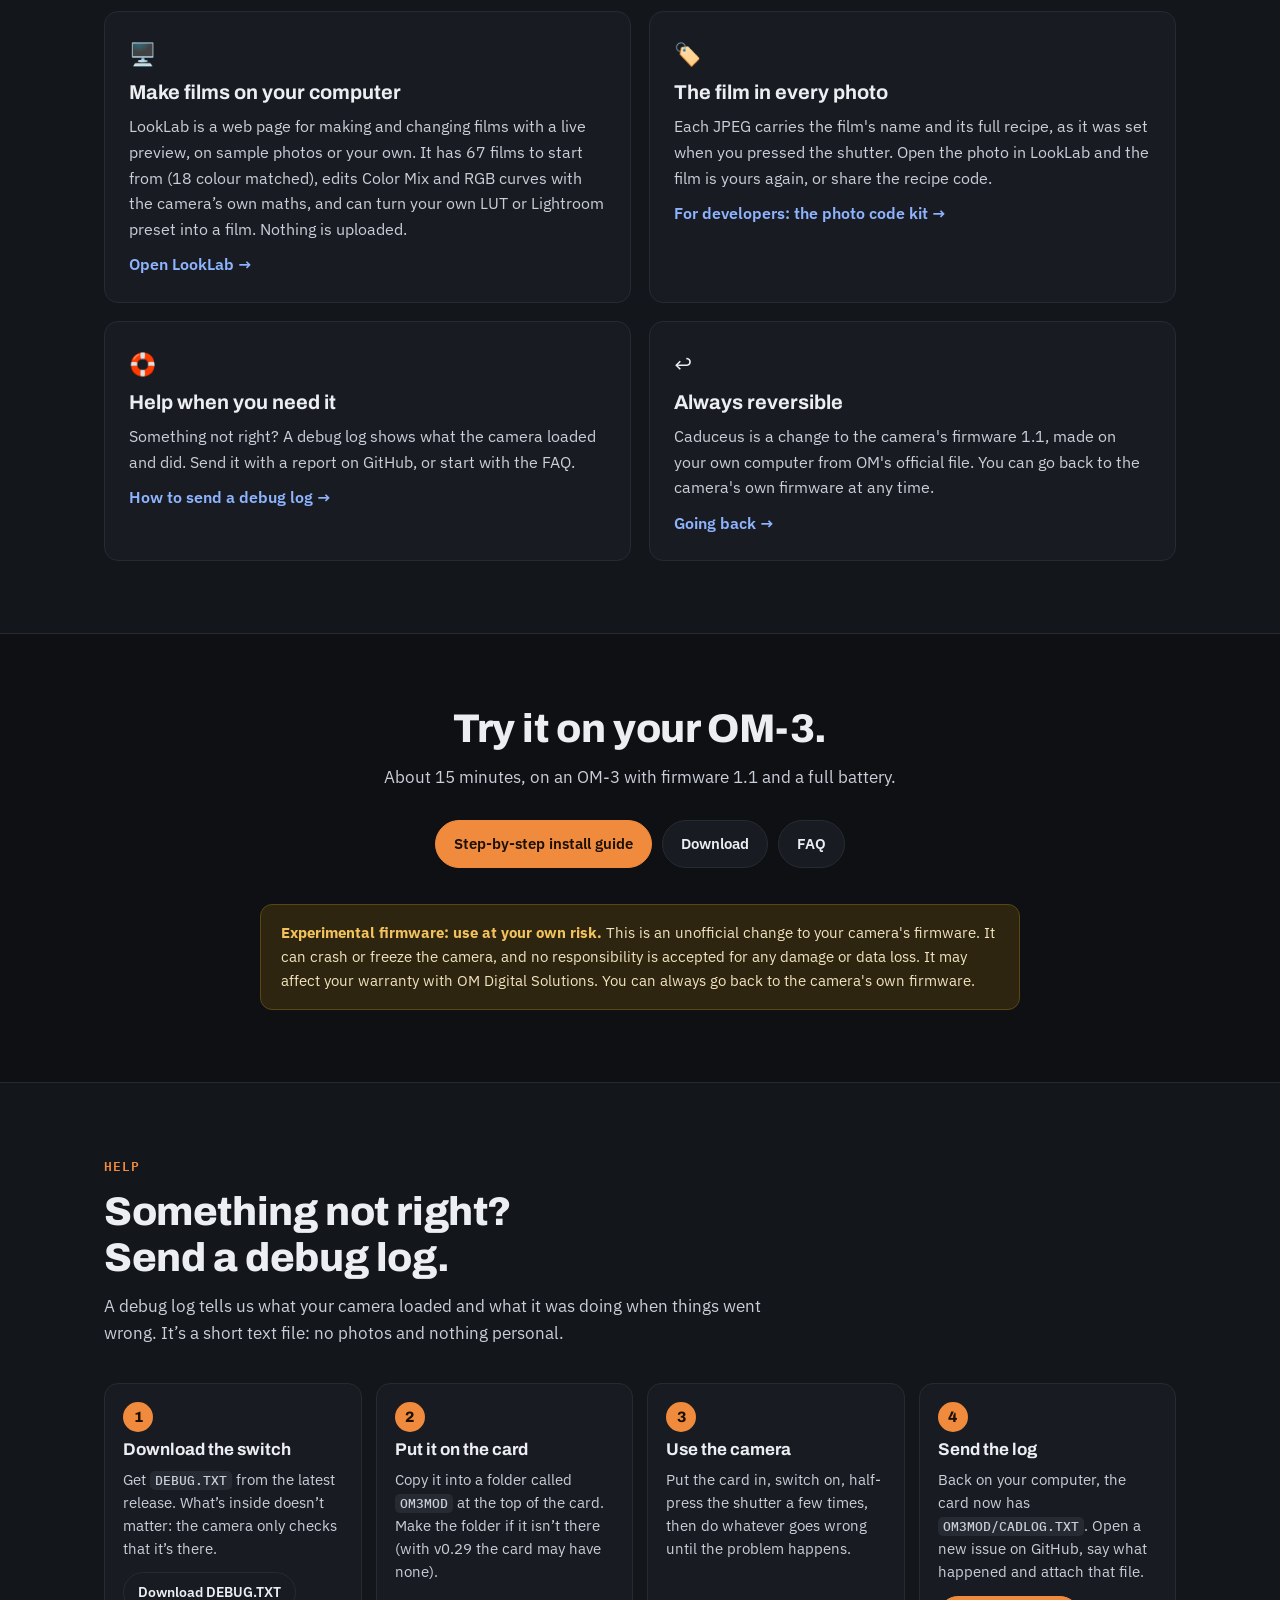
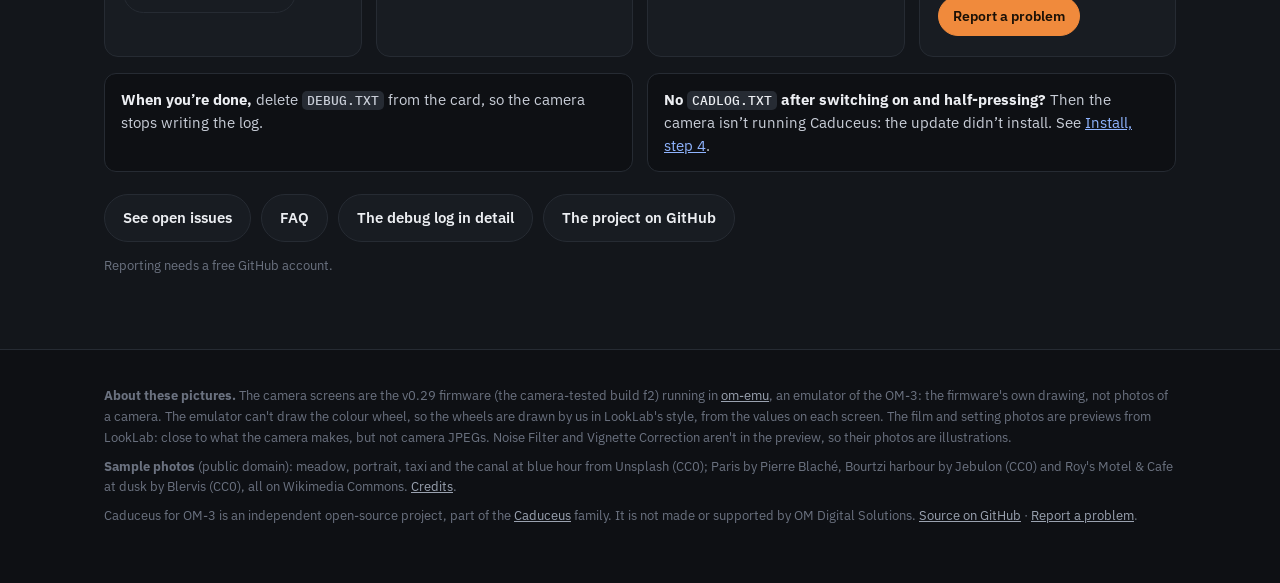
==== commit df67c5b3: "Tour: no Fixes card, no contributor names on the front page (owner) Co-Authored-By: Claude Opus 5.5 " ====
--- a/index.html
+++ b/index.html
@@ -288,17 +288,13 @@
       </div>
       <div>
         <div class="lcd"><div class="screen"><img alt="Camera screen: Picture Mode on FILM 1, the rows down the left with their new pictures" src="pages/showcase/img/screens/film-01.png" loading="lazy"></div></div>
-        <p class="cap"><b>A new Picture Mode.</b> The film and its colour first, then white balance and tone, then lens and effects, five rows a page, each with its own picture. <a class="more" href="#editor">Walk through it →</a></p>
-      </div>
-    </div>
-    <div class="cards" style="margin-top:22px">
+        <p class="cap"><b>A new Picture Mode.</b> The film and its colour first, then white balance and tone, then lens and effects, five rows a page, each with its own picture.</p>
+      </div>
+    </div>
+    <div class="cards" style="margin-top:22px;grid-template-columns:1fr">
       <div class="card">
         <h3>Ready at switch-on</h3>
-        <p>The right film and your changes are there as soon as you switch on, in every mode, before the first half-press. By <a href="https://github.com/crombach">crombach</a>.</p>
-      </div>
-      <div class="card">
-        <h3>Fixes</h3>
-        <p>No freeze at the first half-press in video (by crombach), and turning the mode dial no longer mixes up a custom mode’s films.</p>
+        <p>The right film and your changes are there as soon as you switch on, in every mode, before the first half-press.</p>
       </div>
     </div>
     <p style="margin-top:14px"><a class="more" href="#editor">See every row and what it does to a photo →</a></p>
@@ -438,7 +434,7 @@
       </div>
       <div class="card">
         <h3>A star only for a real change</h3>
-        <p>A row gets its star only when it differs from the film as built, a changed film shows FILM 1* on the shooting screen, and leaving Picture Mode saves at once. (v0.29.4, by crombach)</p>
+        <p>A row gets its star only when it differs from the film as built, a changed film shows FILM 1* on the shooting screen, and leaving Picture Mode saves at once. (v0.29.4)</p>
       </div>
     </div>
   </div>
@@ -474,7 +470,7 @@
       </div>
       <div>
         <div class="lcd"><div class="screen"><img alt="Camera screen: the options for the Delete button, Digital Tele-converter chosen: switches between x1/x2" src="pages/showcase/img/screens/btn-delete-options.png" loading="lazy"></div></div>
-        <p class="cap"><b>Here, one press for the 2&times; tele-converter.</b> The Delete button is by crombach (v0.29.3).</p>
+        <p class="cap"><b>Here, one press for the 2&times; tele-converter.</b> (v0.29.3)</p>
       </div>
     </div>
   </div>
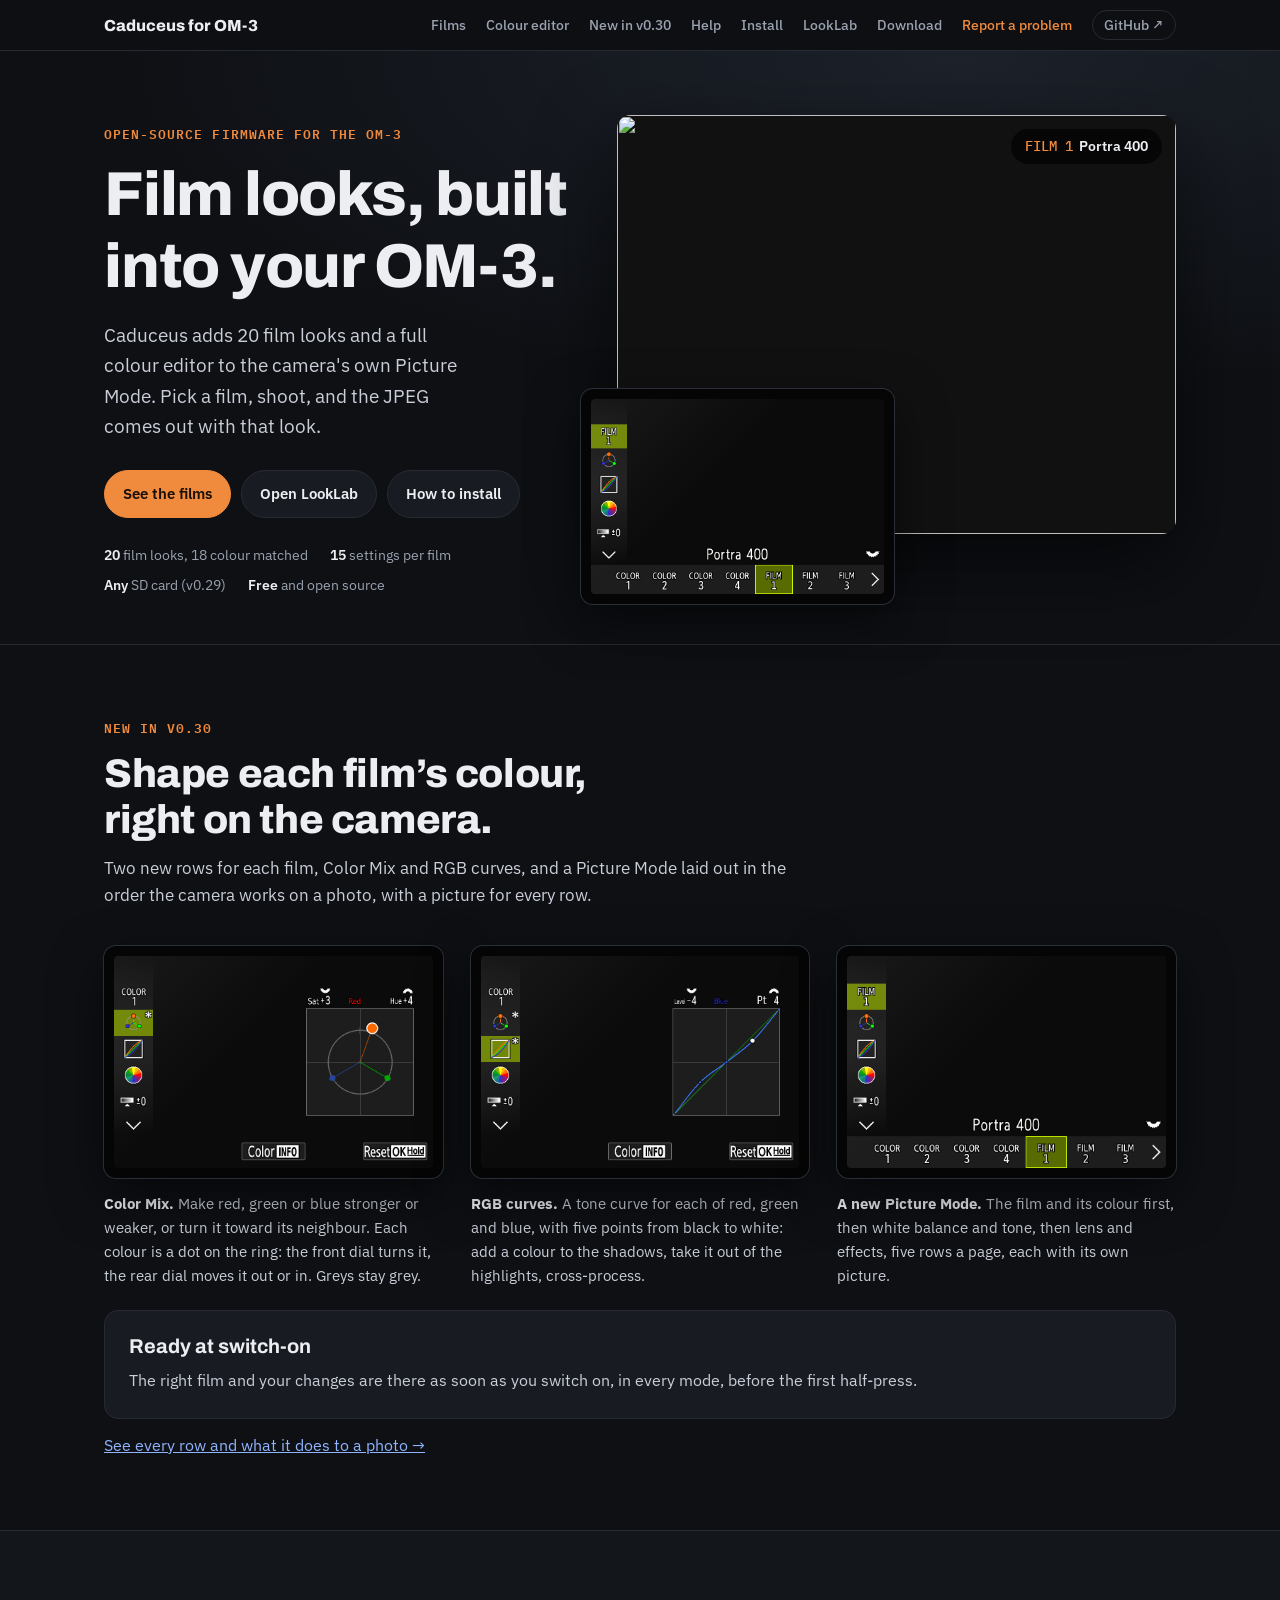
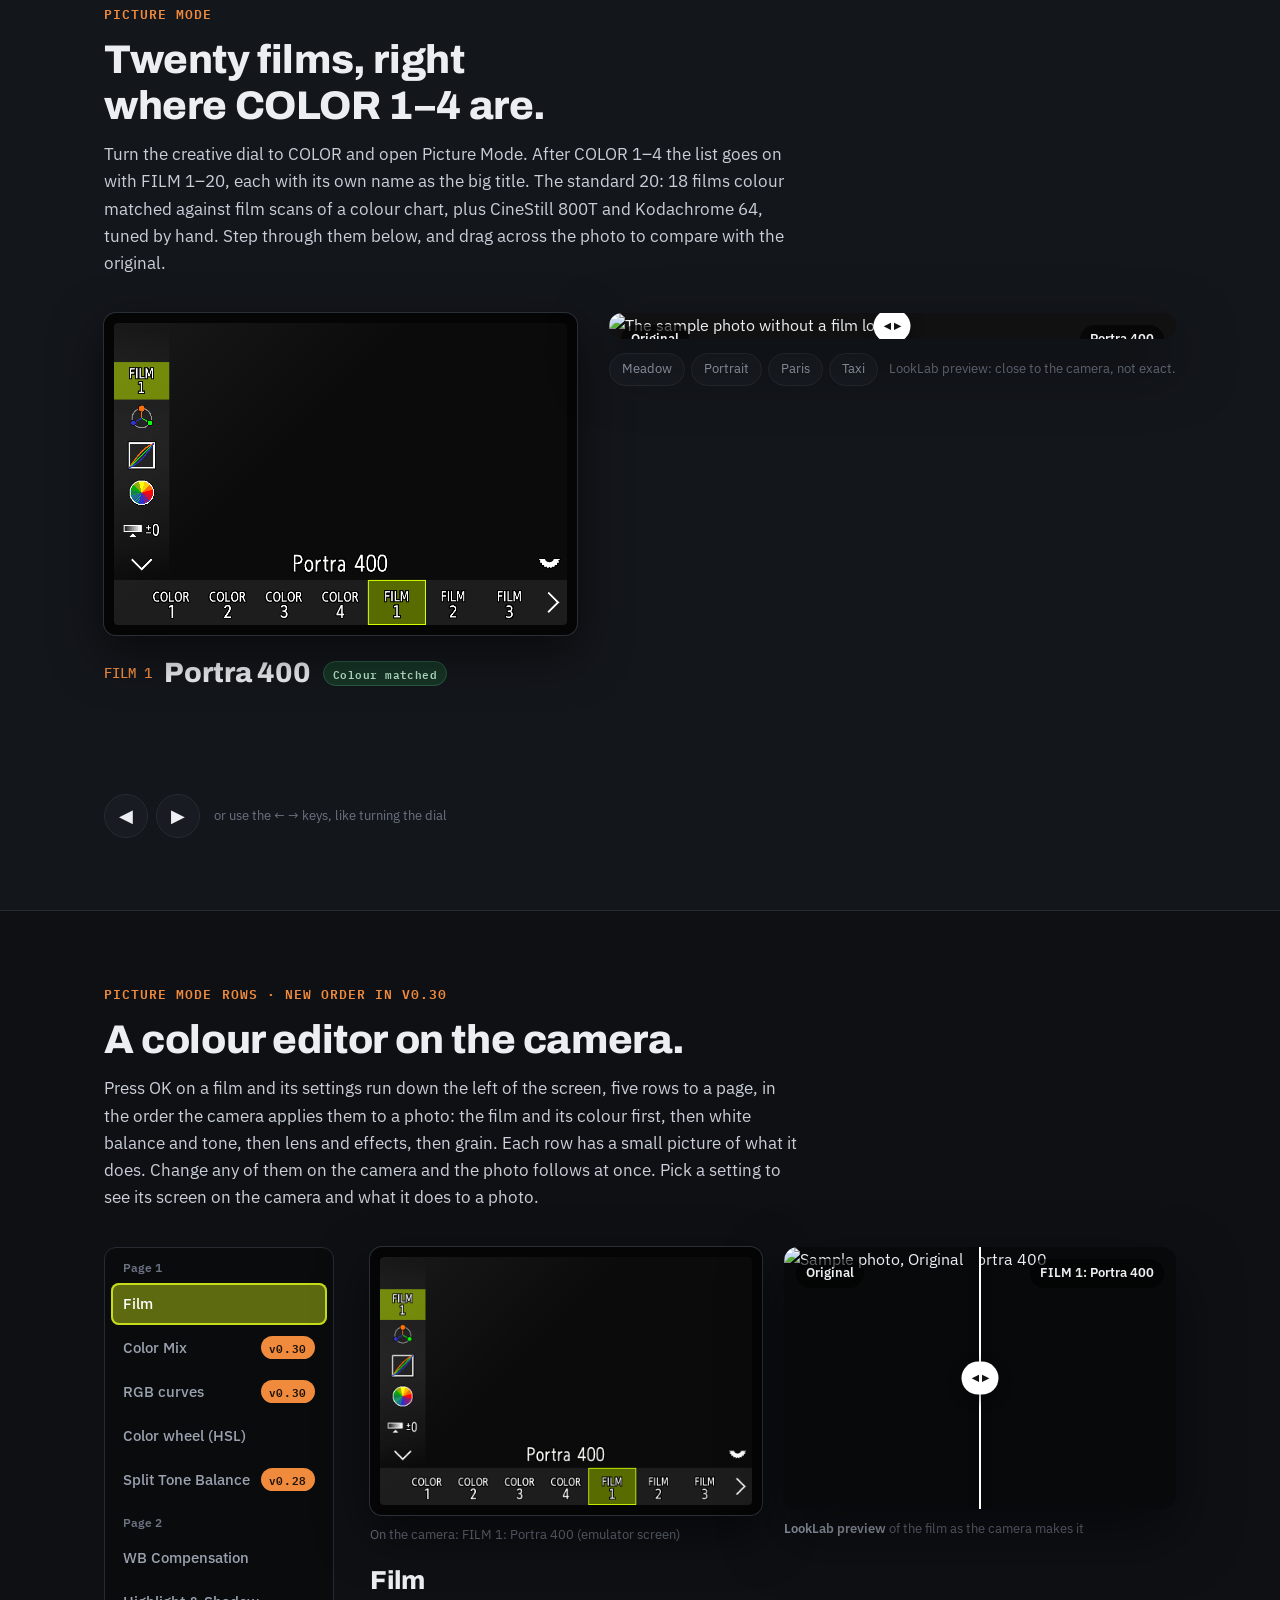
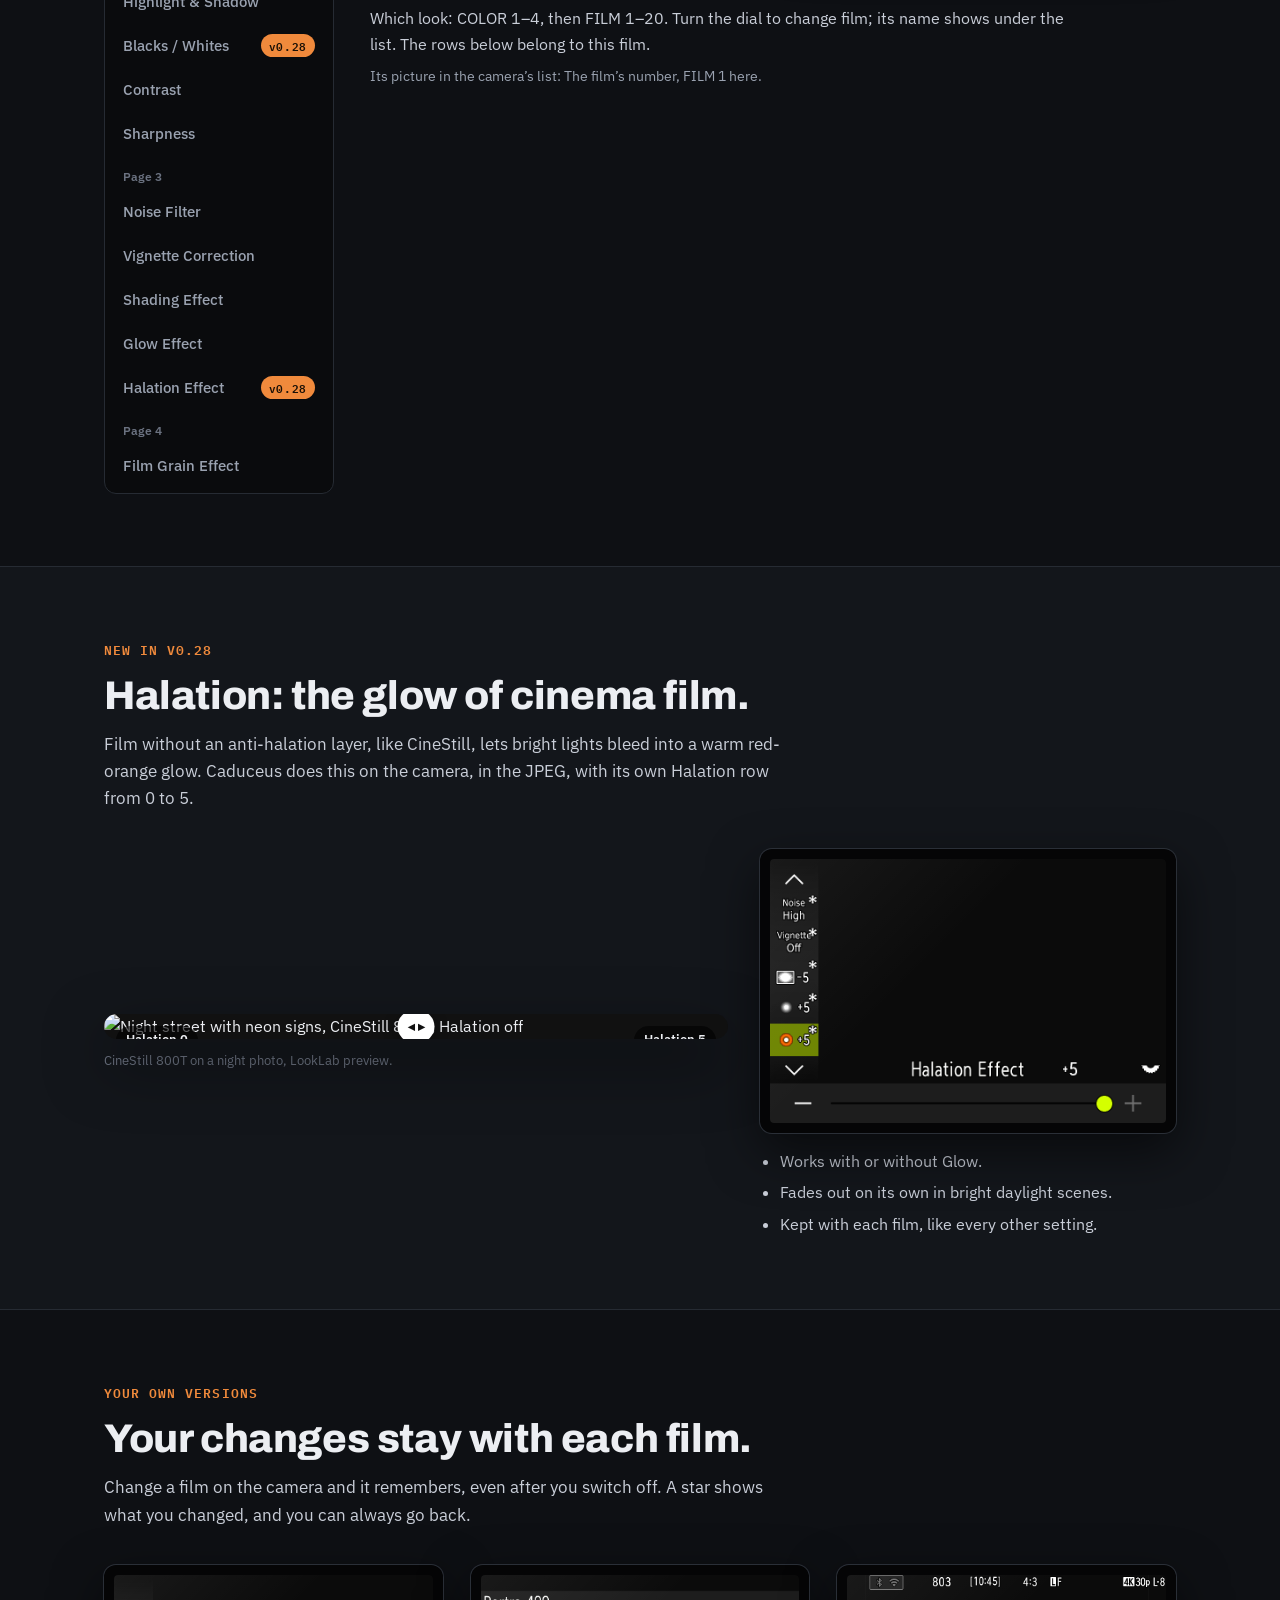
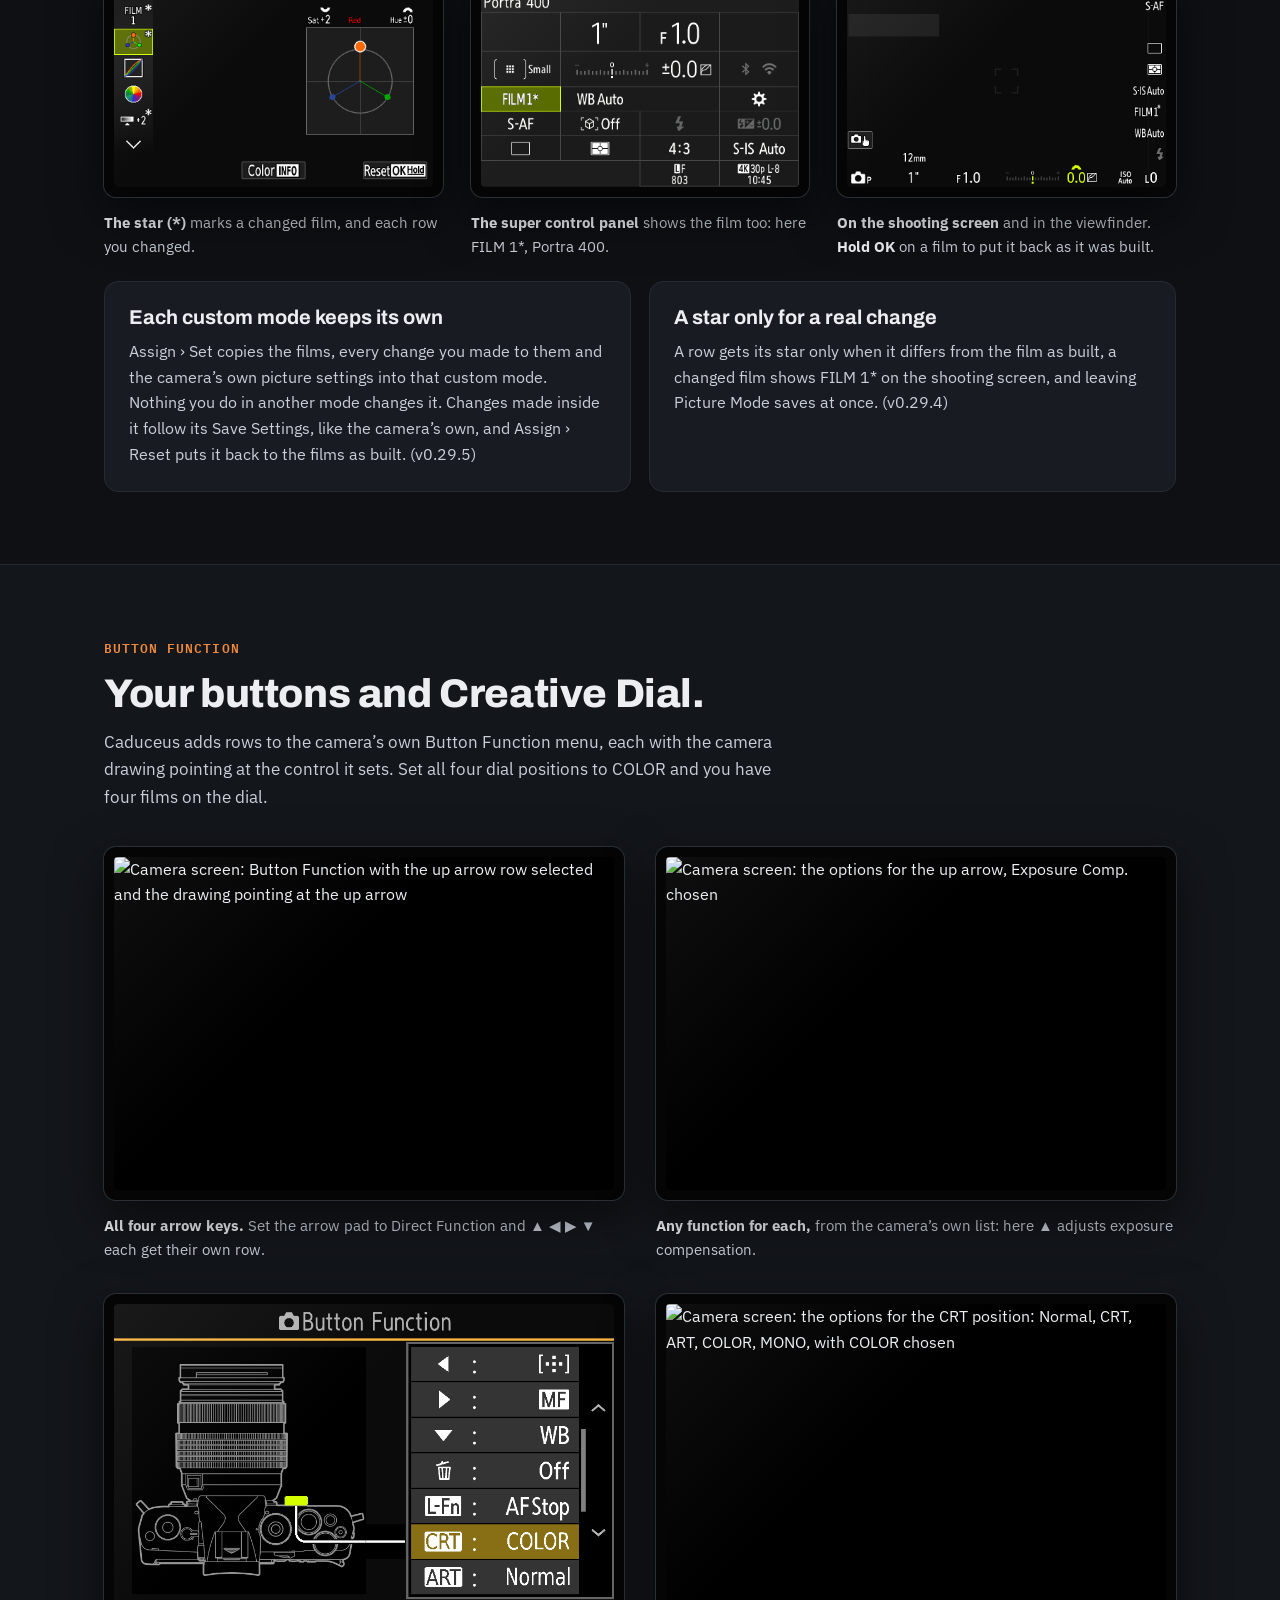
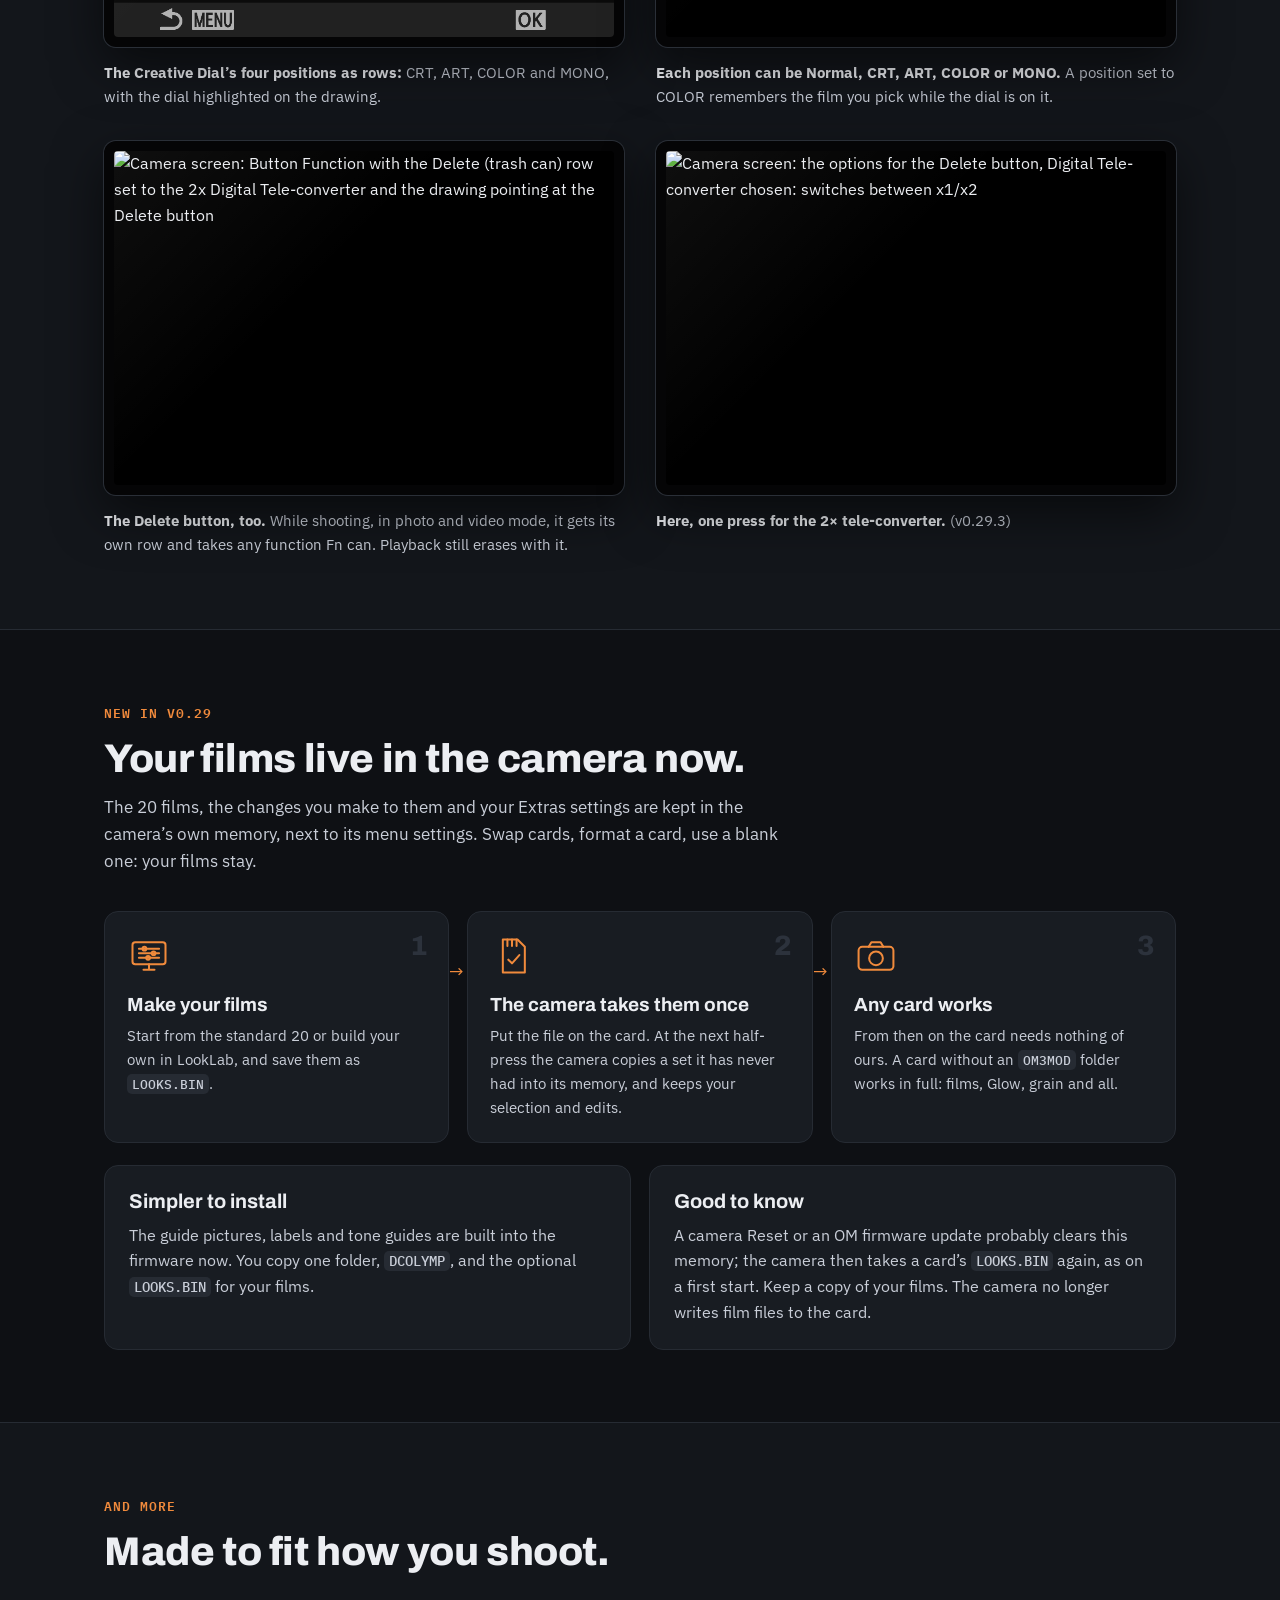
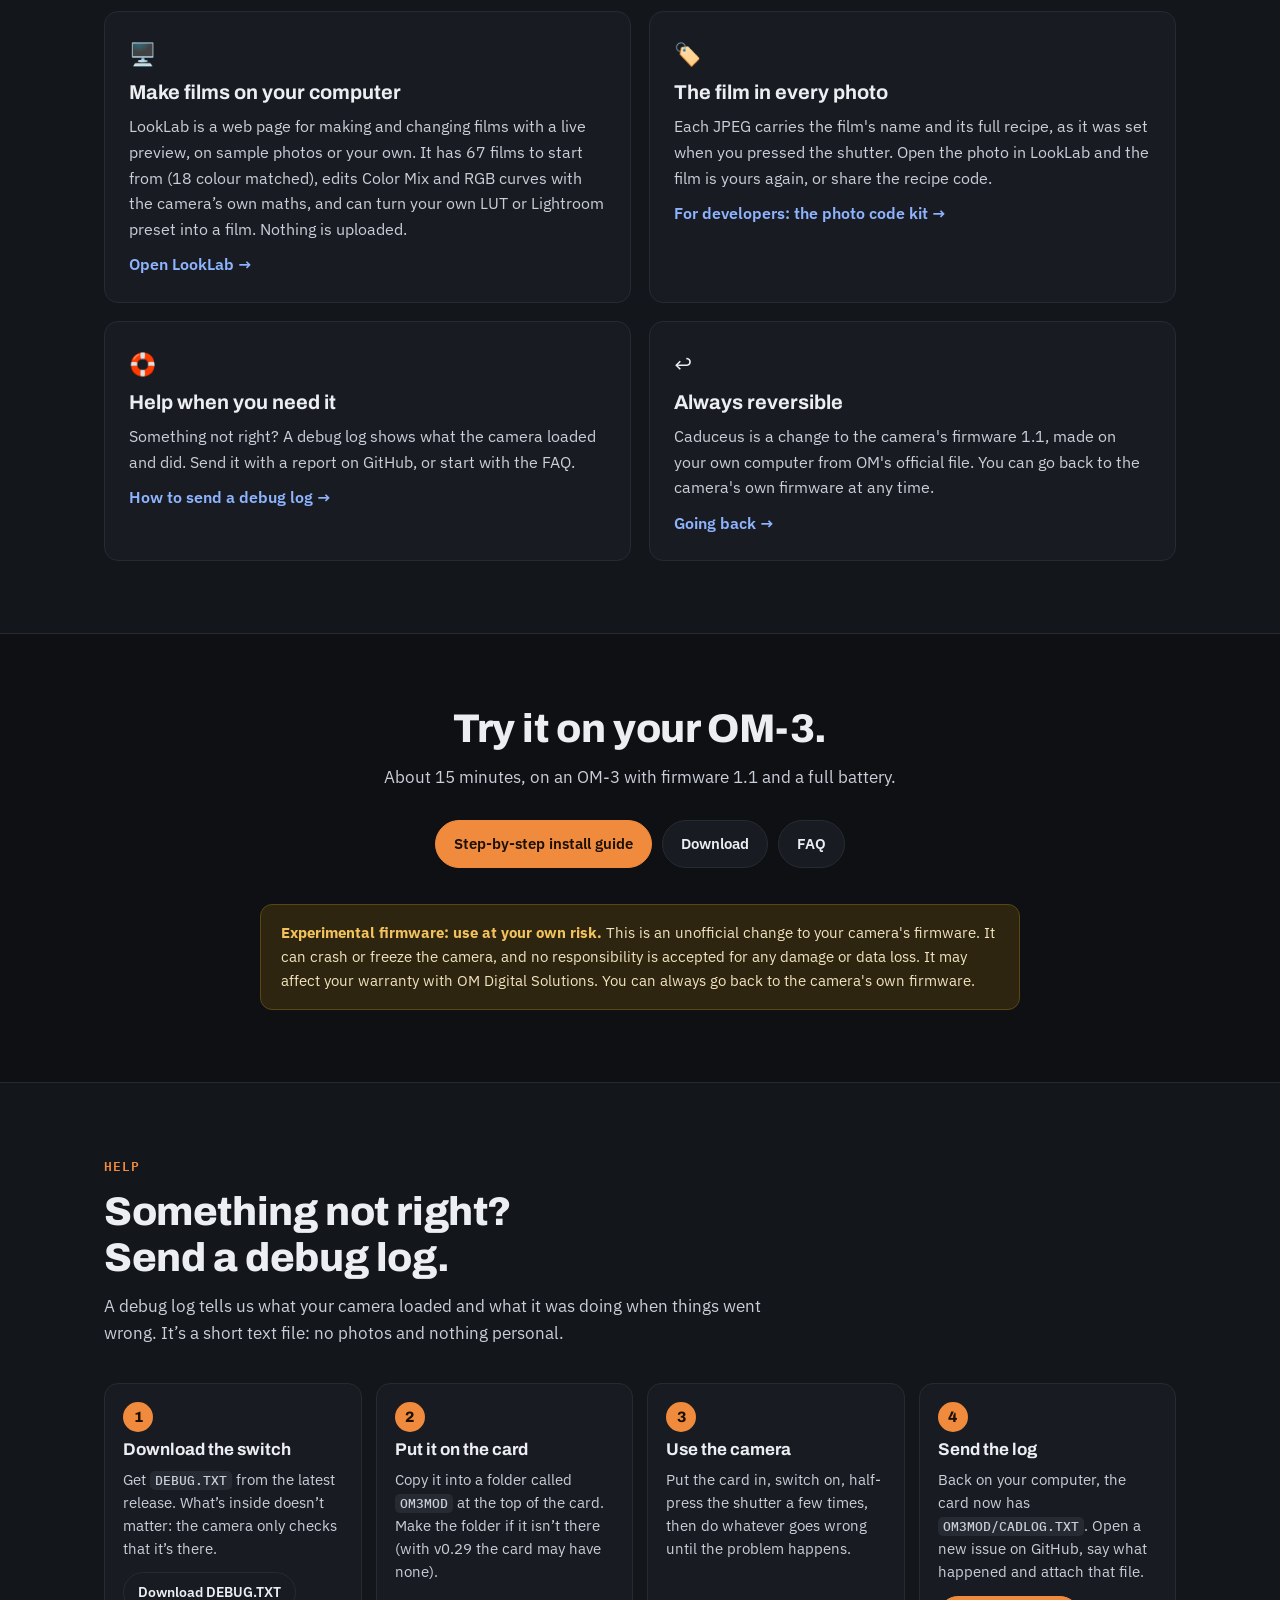
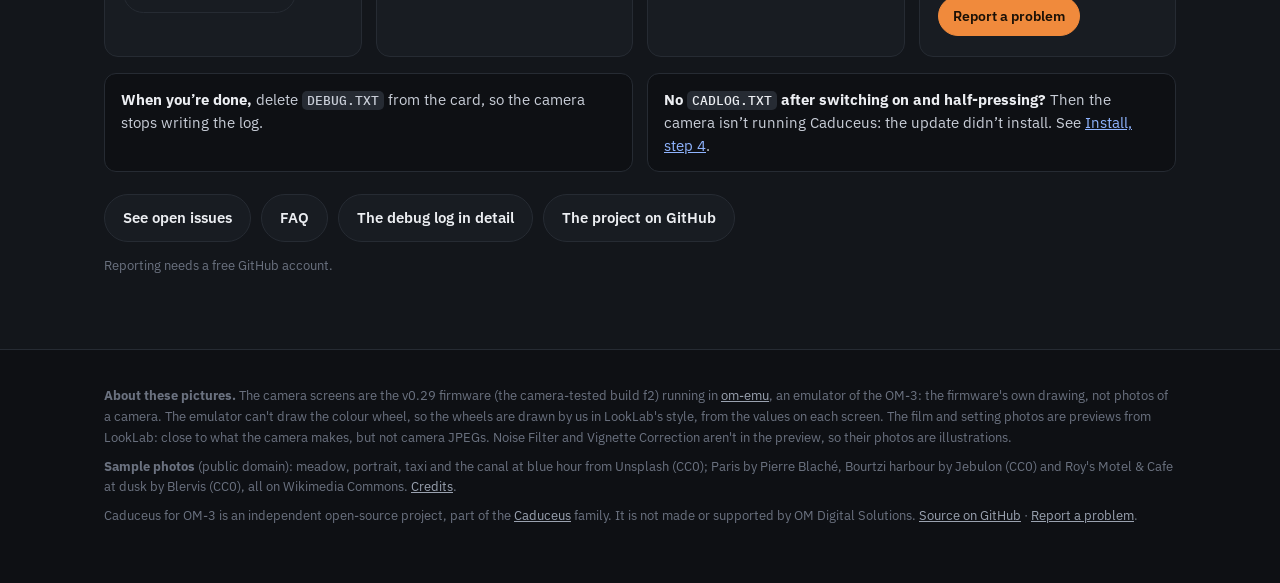
==== commit 10399733: "Tour: the row list grouped as the camera's Page 1 to Page 4 (owner) Co-Authored-By: Claude Opus 5.5 " ====
--- a/index.html
+++ b/index.html
@@ -710,7 +710,7 @@
       title: 'Highlights (split toning)', text: 'Tints the bright parts toward one colour, 0 to 10. Here Orange at 10: warm light on the clouds and rocks. Use Shadows and Highlights together for a classic split tone.' },
   ];
   const ROWS = [
-    { id: 'film', name: 'Film', screen: 'film-01', before: 'pages/showcase/img/films/meadow-00.jpg', after: 'pages/showcase/img/films/meadow-01.jpg', labs: ['Original', 'FILM 1: Portra 400'], note: '<b>LookLab preview</b> of the film as the camera makes it', group: 'The film and its colour', pic: 'The film’s number, FILM 1 here.',
+    { id: 'film', name: 'Film', screen: 'film-01', before: 'pages/showcase/img/films/meadow-00.jpg', after: 'pages/showcase/img/films/meadow-01.jpg', labs: ['Original', 'FILM 1: Portra 400'], note: '<b>LookLab preview</b> of the film as the camera makes it', group: 'Page 1', pic: 'The film’s number, FILM 1 here.',
       text: 'Which look: COLOR 1–4, then FILM 1–20. Turn the dial to change film; its name shows under the list. The rows below belong to this film.' },
     { id: 'mix', pic: 'A ring with a red, a green and a blue dot.', name: 'Color Mix', tag: 'v0.30', labs: ['Original', 'Red: Sat +3, Hue +4'],
       text: 'The first thing the camera does to a film’s colour: it mixes red, green and blue into each other, −7 to +7 each: Sat makes a colour stronger or weaker, Hue turns it toward the next one (red toward yellow, green toward cyan, blue toward purple). Greys stay grey. The page is a ring with each colour as a dot; INFO picks the colour. Here red turns toward orange and gets stronger.' },
@@ -719,7 +719,7 @@
     { id: 'hsl', pic: 'A colour pie: the wheel’s 12 colours.', name: 'Color wheel (HSL)', pages: HSL_PAGES },
     { id: 'tone-balance', pic: 'A dark-to-light bar with a small triangle.', name: 'Split Tone Balance', tag: 'v0.28', labs: ['Split Tone Balance −5', 'Split Tone Balance +5'],
       text: 'Where the split toning’s two colours meet, −5 to +5: minus lets the shadow colour reach further up, plus the highlight colour further down. Here with cyan shadows and orange highlights.' },
-    { id: 'wb', group: 'White balance and tone', pic: 'The camera’s own WB± picture.', name: 'WB Compensation', labs: ['B 7 (blue)', 'A 7 (amber)'],
+    { id: 'wb', group: 'Page 2', pic: 'The camera’s own WB± picture.', name: 'WB Compensation', labs: ['B 7 (blue)', 'A 7 (amber)'],
       text: 'Shifts the colour balance from blue to amber (and green to magenta), −7 to +7, in every white balance mode. Each film also remembers the white balance you last used with it.' },
     { id: 'curve', pic: 'The camera’s own tone-curve picture.', name: 'Highlight & Shadow', labs: ['Original', 'Shadows +7, Highlights −7'],
       text: 'The camera’s own tone curve: brighter or darker shadows, midtones and highlights, −7 to +7. Here the shadows open up and the bright clouds come down.' },
@@ -728,7 +728,7 @@
     { id: 'contrast', pic: 'The camera’s own contrast picture.', name: 'Contrast', labs: ['Contrast −2', 'Contrast +2'], text: 'The camera’s own contrast, kept with each film.' },
     { id: 'sharpness', pic: 'The camera’s own sharpness picture.', name: 'Sharpness', labs: ['Off (−5)', '+2'], note: CROP,
       text: '−5 is off, −4 to −1 softer, 0 the camera’s normal, +1 and +2 crisper.' },
-    { id: 'noise', group: 'Lens and effects', pic: 'Its setting in words.', name: 'Noise Filter', labs: ['Off', 'High'], note: ILL, text: 'Off, Low, Std or High, set per film: from all the grit of a high ISO to smooth.' },
+    { id: 'noise', group: 'Page 3', pic: 'Its setting in words.', name: 'Noise Filter', labs: ['Off', 'High'], note: ILL, text: 'Off, Low, Std or High, set per film: from all the grit of a high ISO to smooth.' },
     { id: 'vignette', pic: 'Its setting in words.', name: 'Vignette Correction', labs: ['Off', 'On'], note: ILL,
       text: 'Off keeps the lens’s natural darker corners; On lets the camera correct them.' },
     { id: 'shading', pic: 'The camera’s own shading picture.', name: 'Shading Effect', labs: ['Original', 'Shading −5'], text: 'Darker or lighter corners, as an effect, −5 to +5.' },
@@ -736,7 +736,7 @@
       text: '+1 to +5 adds a soft glow around the light; −1 to −5 adds Clarity (crisper local contrast) instead.' },
     { id: 'halation', pic: 'A white dot in a red-orange ring.', name: 'Halation Effect', tag: 'v0.28', labs: ['Halation 0', 'Halation 5'], before: 'pages/showcase/img/halation/neon-0.jpg', after: 'pages/showcase/img/halation/neon-5.jpg',
       text: 'A red-orange glow around bright lights, as on cinema film, 0 to 5. Works with or without Glow.' },
-    { id: 'grain', group: 'Grain', pic: 'The camera’s own grain picture.', name: 'Film Grain Effect', labs: ['Off', 'High'], note: CROP, text: 'Off, Low, Med or High. Added in colour, with no extra wait after the photo.' },
+    { id: 'grain', group: 'Page 4', pic: 'The camera’s own grain picture.', name: 'Film Grain Effect', labs: ['Off', 'High'], note: CROP, text: 'Off, Low, Med or High. Added in colour, with no extra wait after the photo.' },
   ];
   const rowsBox = $('rows'), pagesBox = $('hslPages');
   let curRow = 0, curPage = 0;
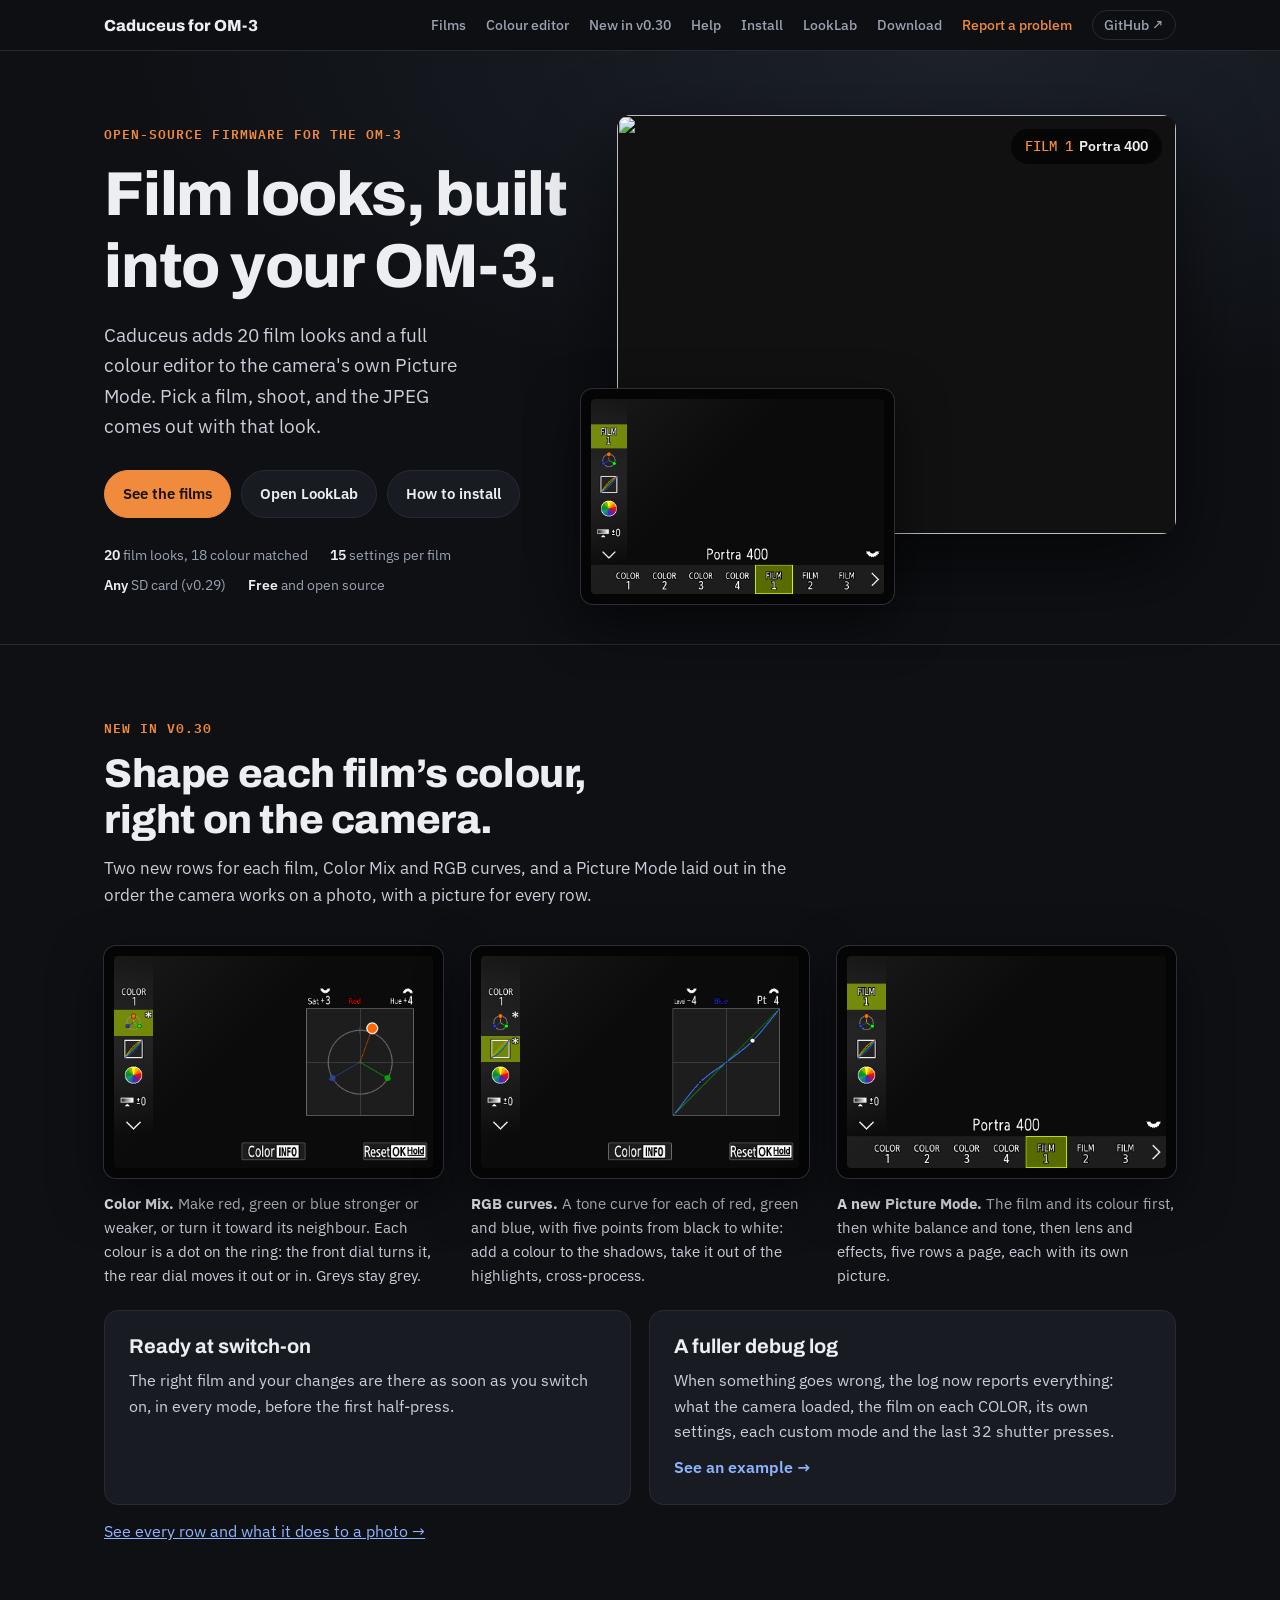
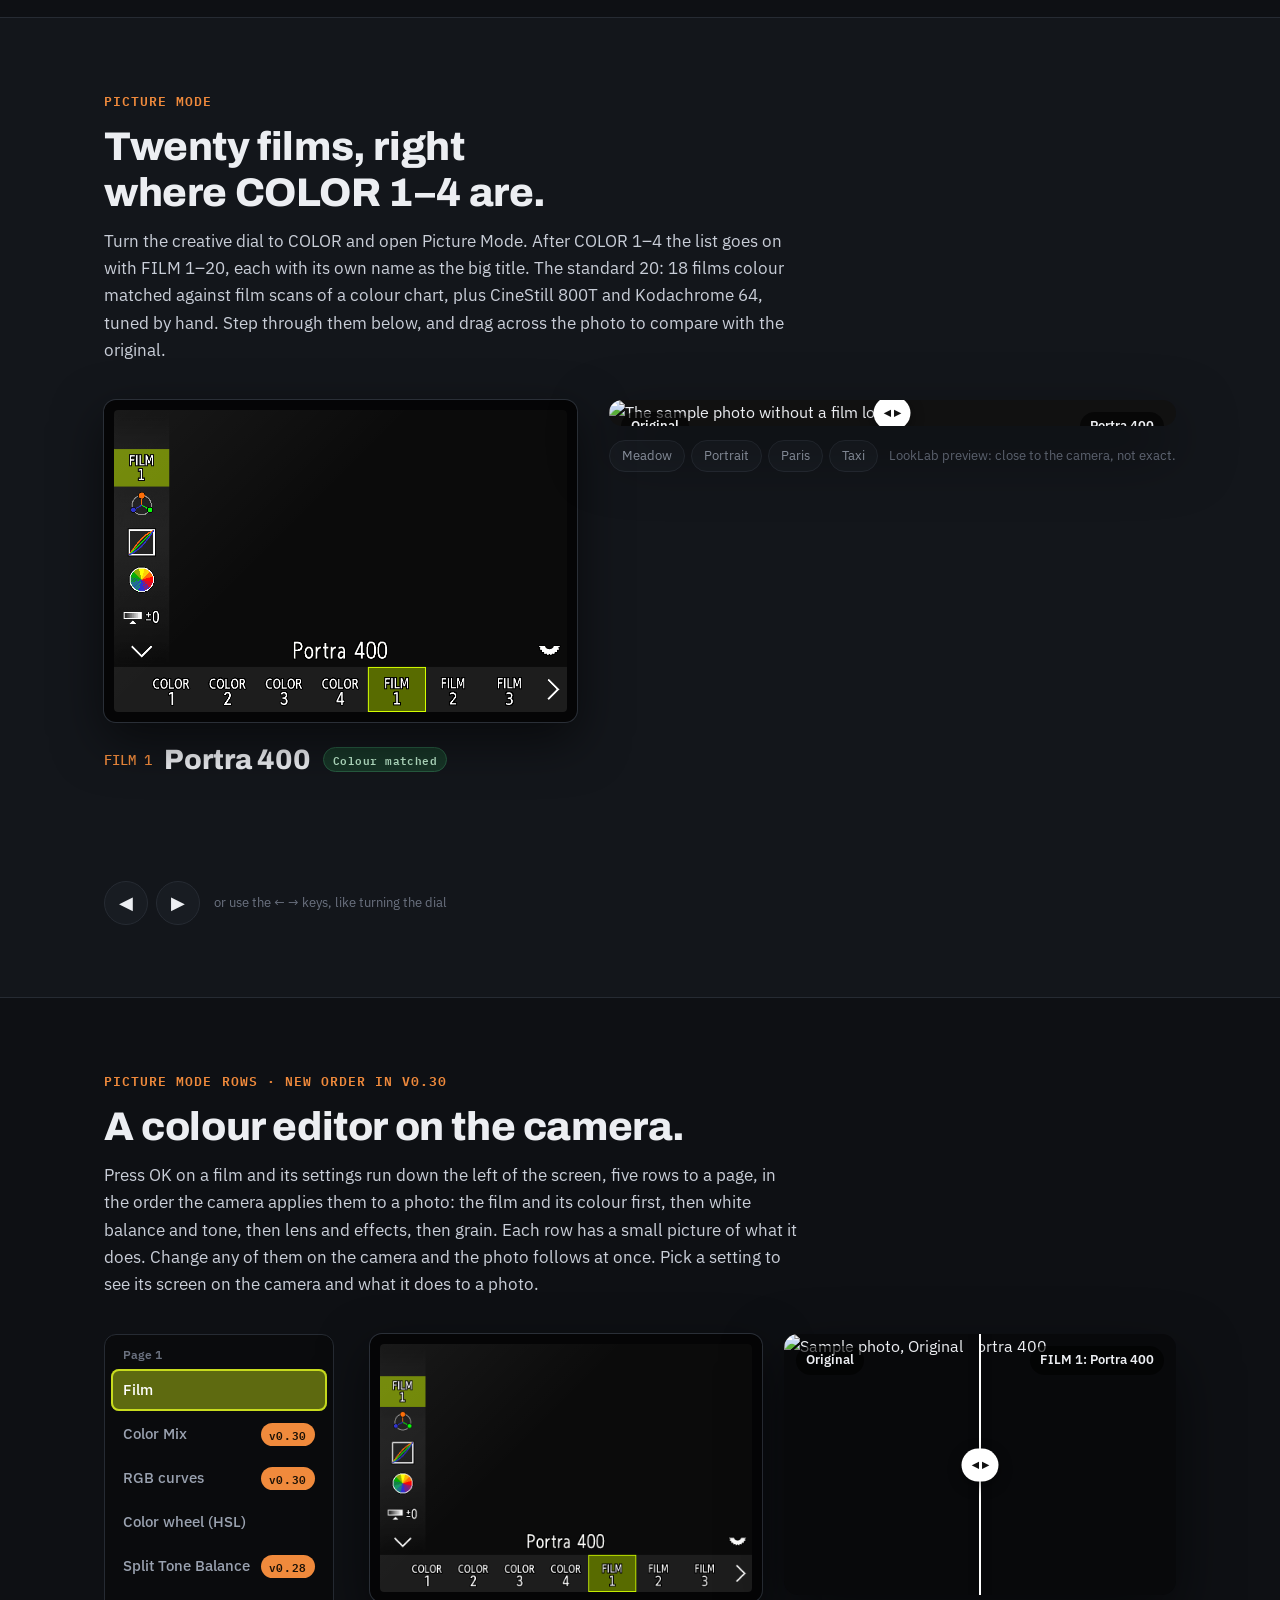
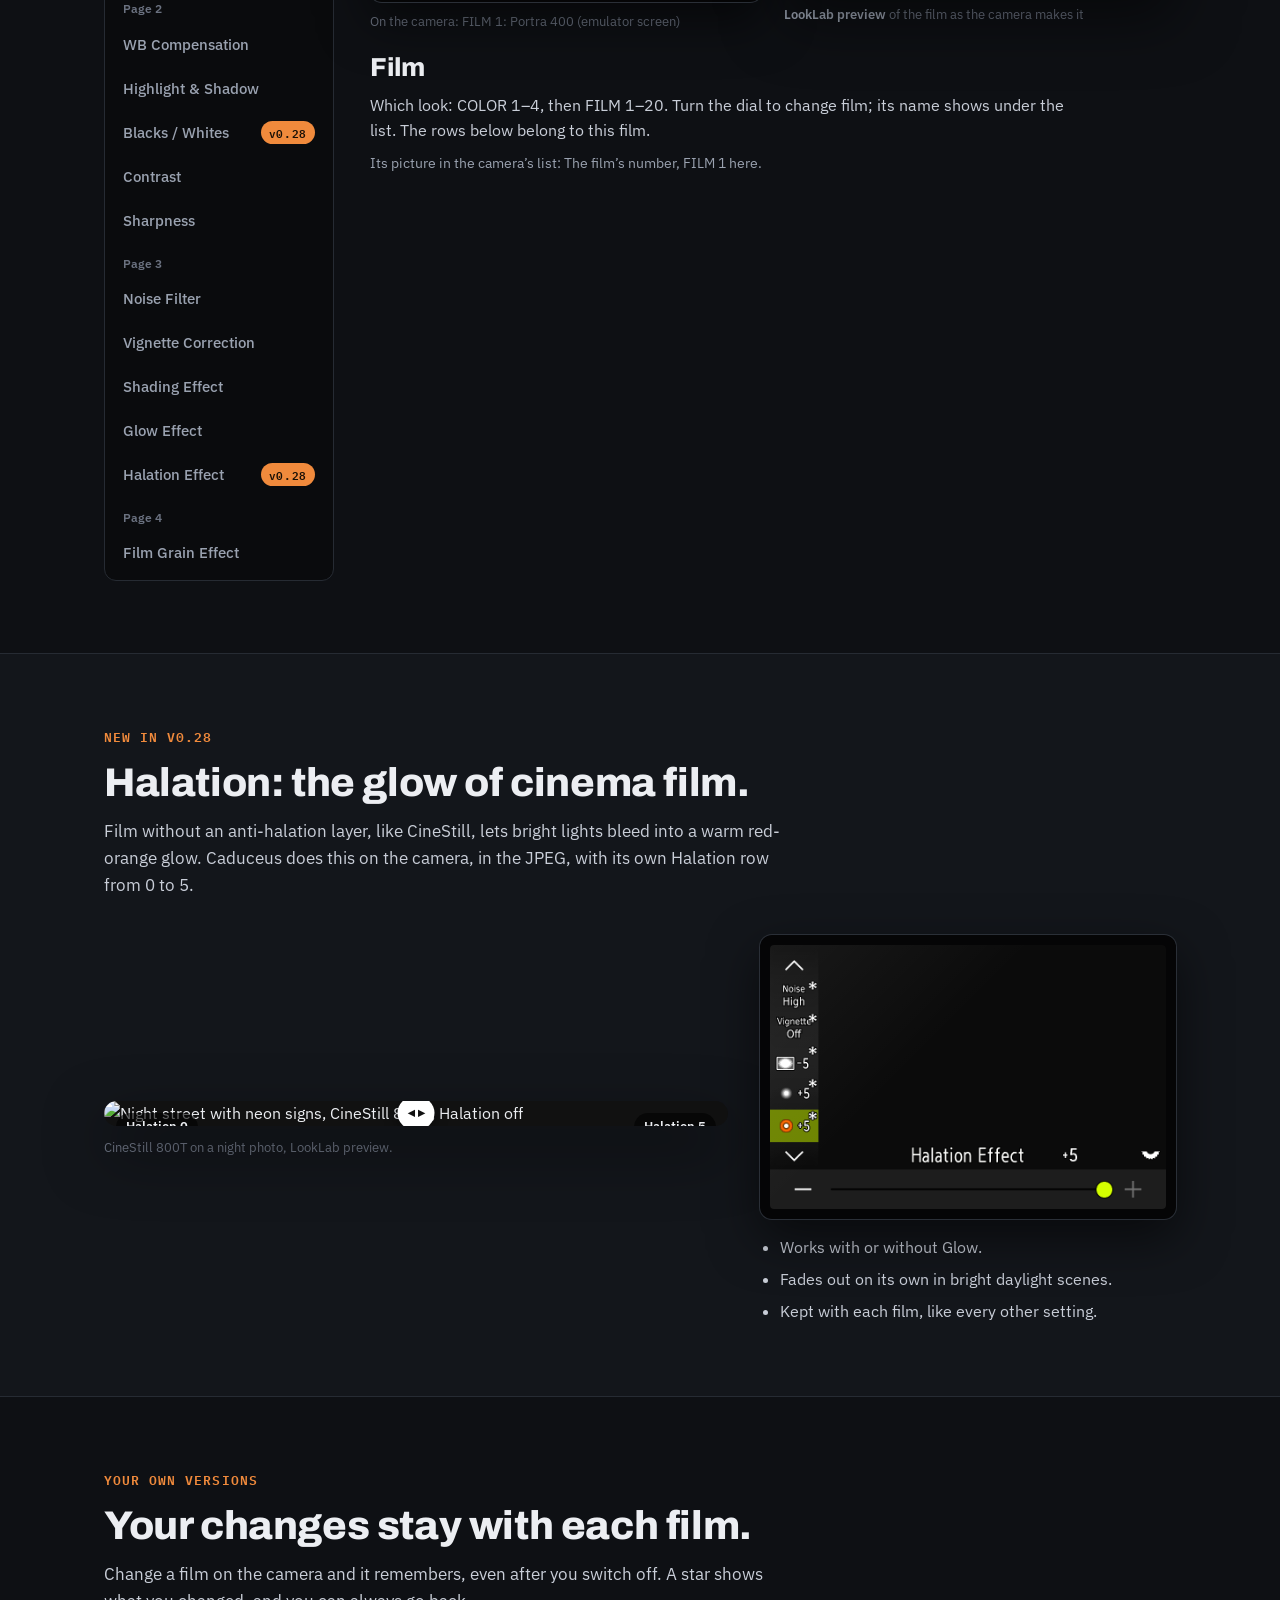
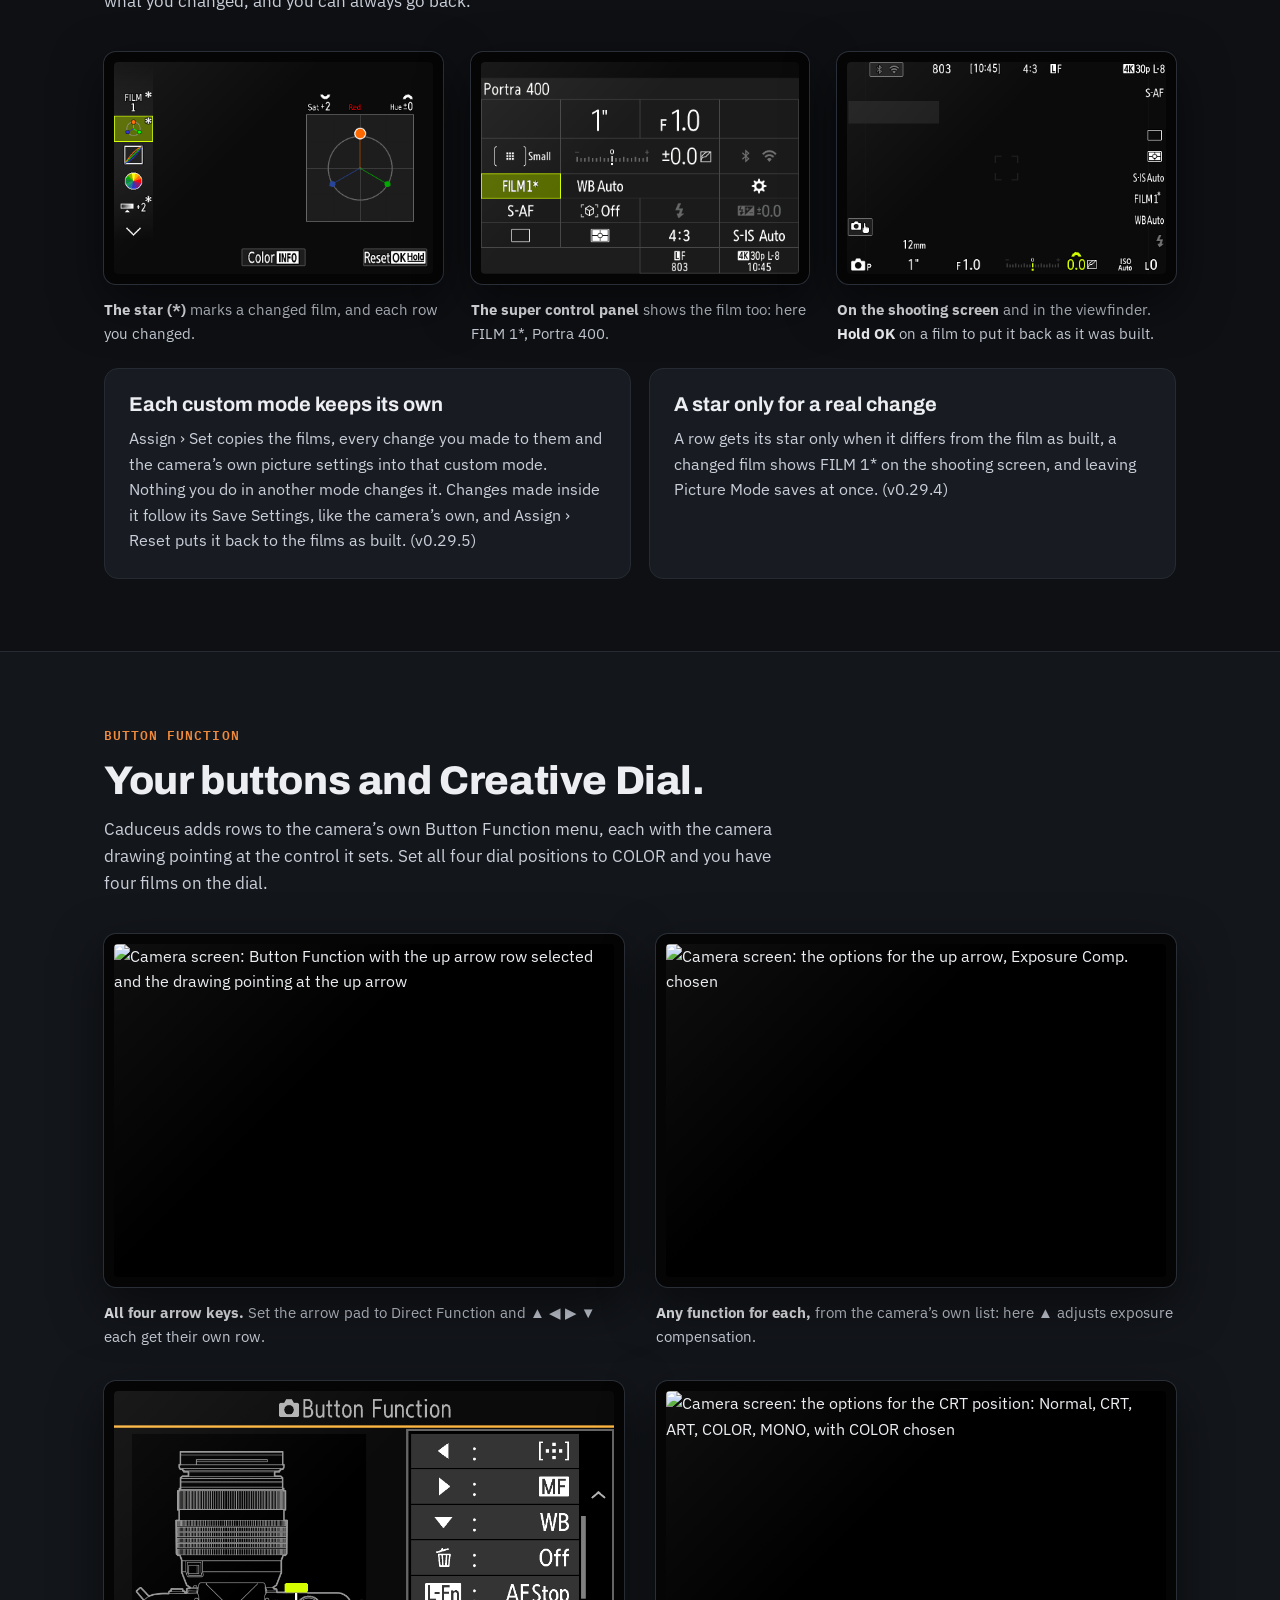
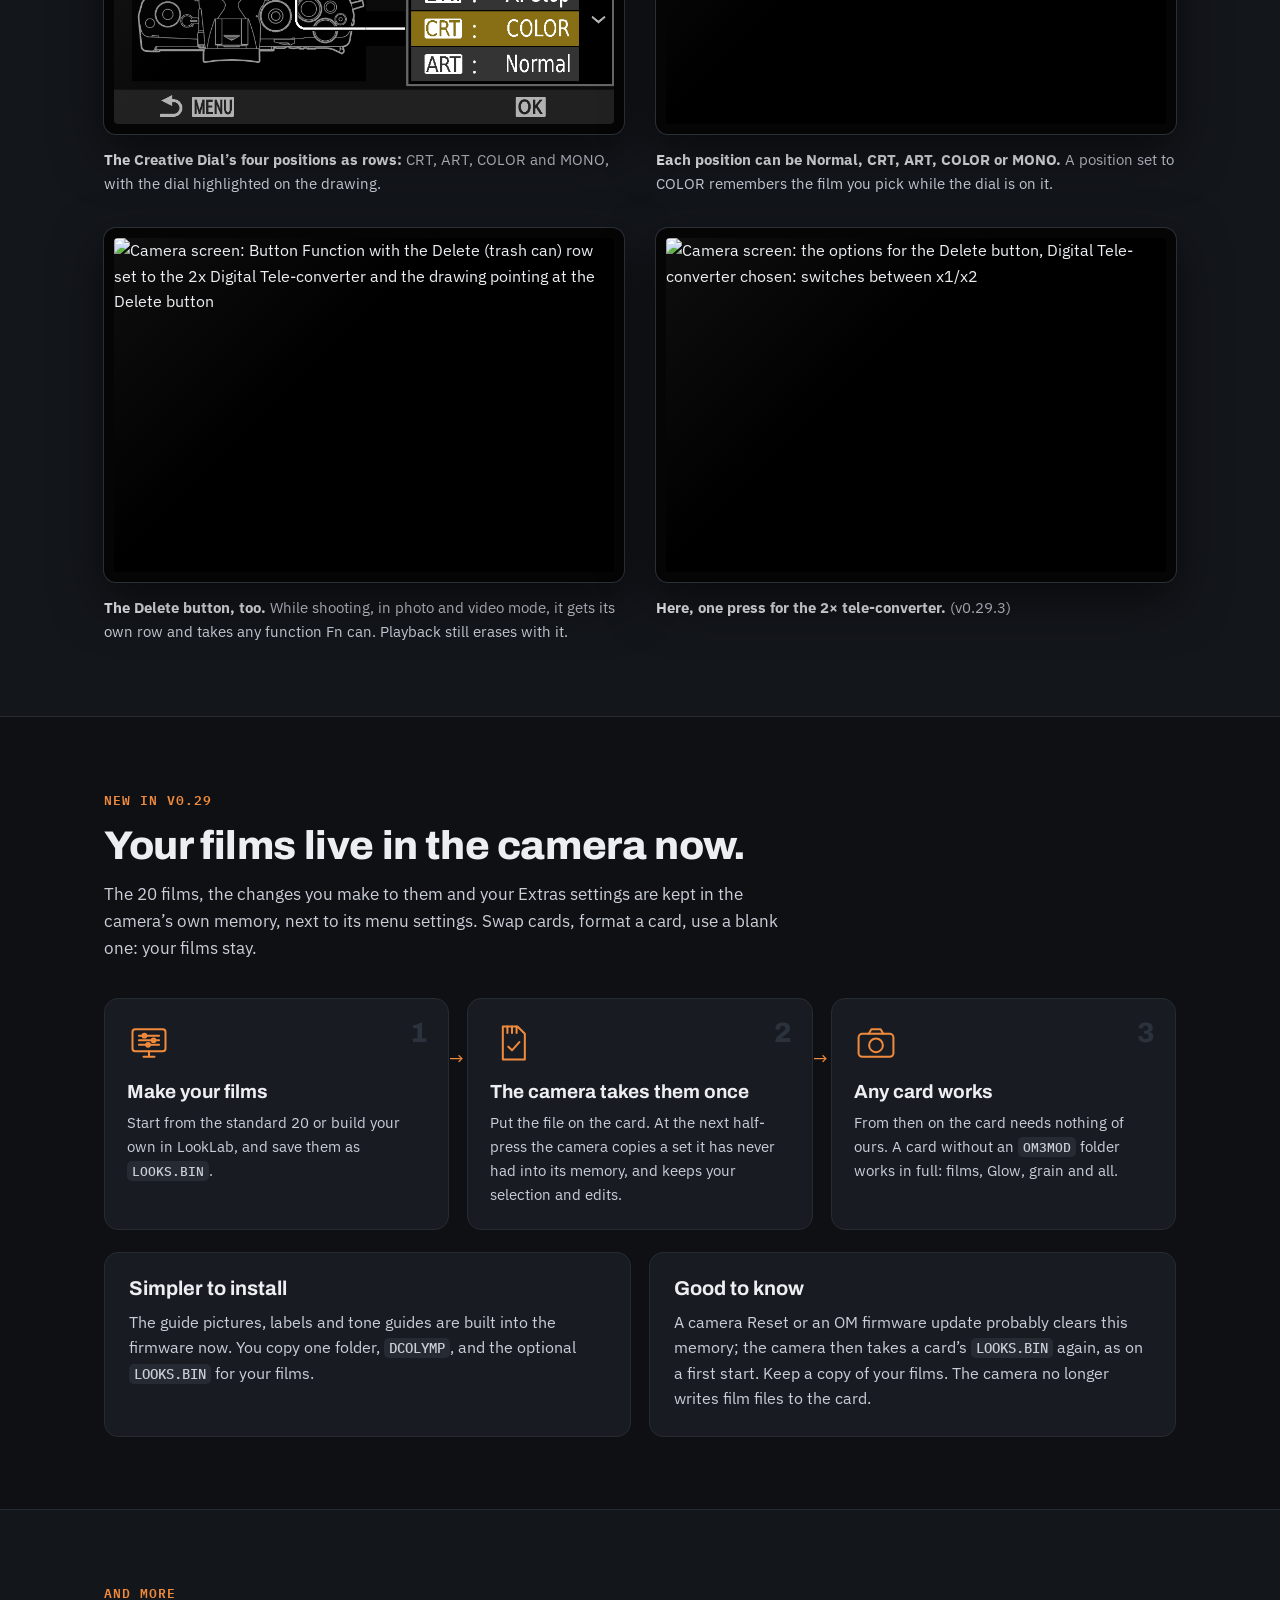
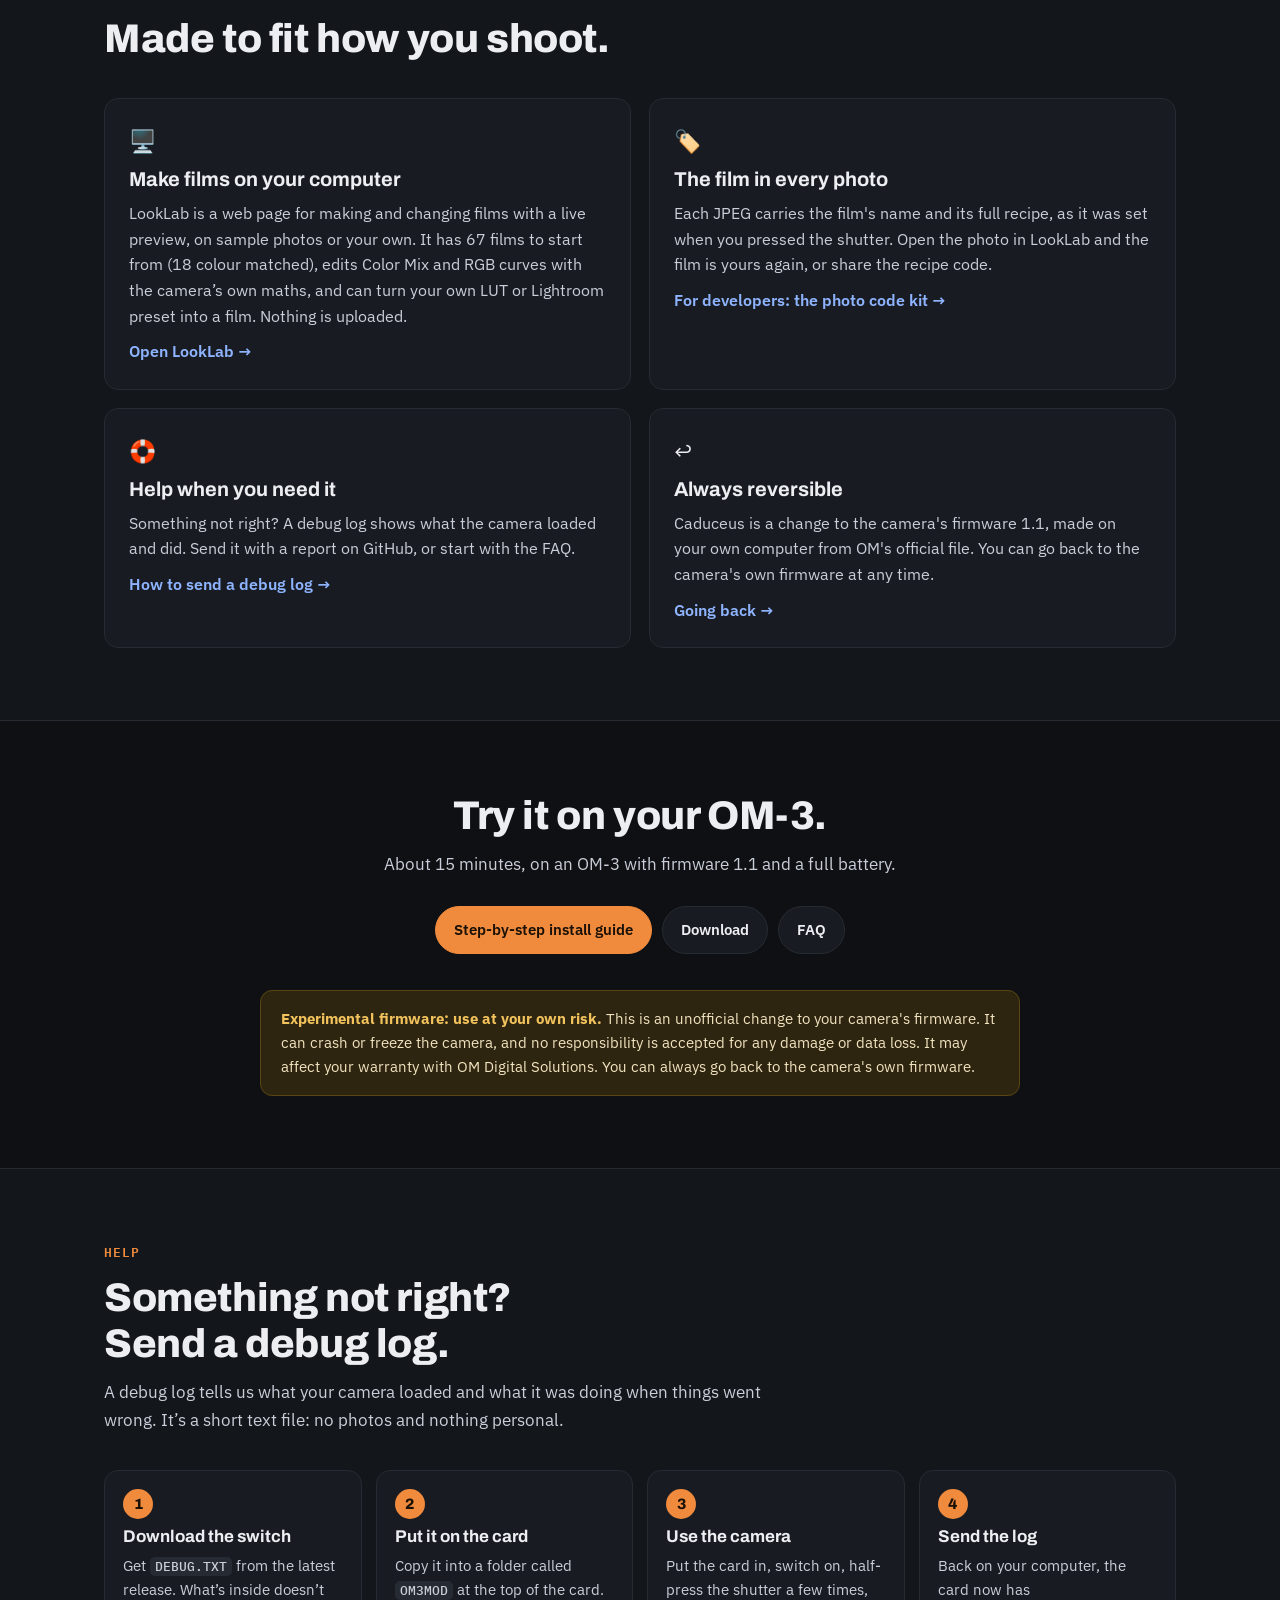
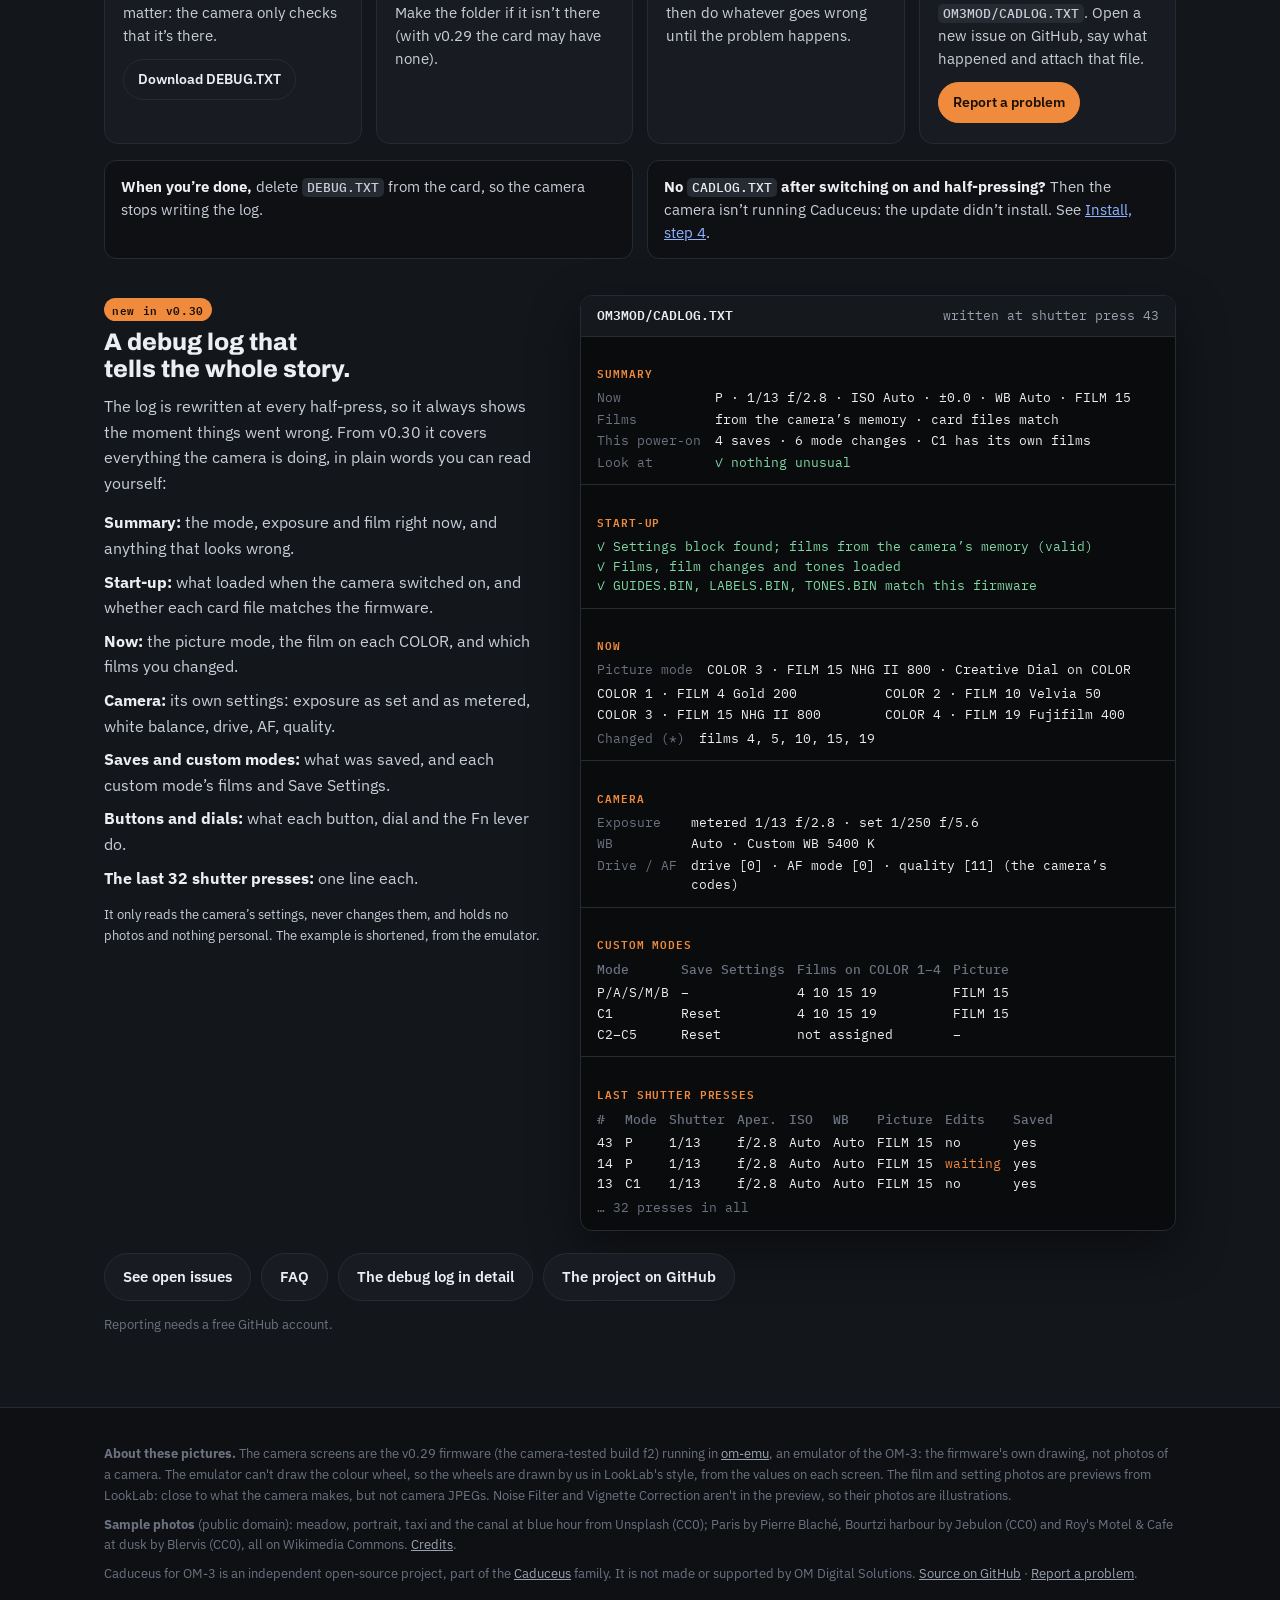
==== commit f64b75c1: "Tour: the v0.30 debug log, with a styled example (owner) Co-Authored-By: Claude Opus 5.5 <noreply@an" ====
--- a/index.html
+++ b/index.html
@@ -202,6 +202,33 @@
 footer .in { display: grid; gap: 8px; }
 footer a { color: var(--muted); }
 
+/* the debug log example (v0.30) */
+.log-wrap { display: grid; grid-template-columns: minmax(0, .85fr) minmax(0, 1.15fr); gap: 36px; align-items: start; margin-top: 36px; scroll-margin-top: 70px; }
+.log-text h3 { font-size: 24px; font-weight: 800; margin: 8px 0 10px; }
+.log-text p { color: #c9ced8; }
+.log-parts { list-style: none; padding: 0; margin: 14px 0; display: grid; gap: 8px; }
+.log-parts li { color: #c9ced8; }
+.log-parts b { color: var(--ink); }
+.logfile { margin: 0; background: #0a0b0d; border: 1px solid var(--line); border-radius: 12px; overflow: hidden; font: 13px/1.5 var(--mono); box-shadow: 0 18px 50px rgba(0,0,0,.45); }
+.logfile figcaption { display: flex; justify-content: space-between; gap: 10px; flex-wrap: wrap; padding: 10px 16px; background: #15181d; color: var(--muted); }
+.logfile figcaption b { color: var(--ink); font-weight: 600; }
+.log-sec { padding: 12px 16px; border-top: 1px solid var(--line); }
+.log-sec h4 { font: 600 11px var(--mono); letter-spacing: .08em; text-transform: uppercase; color: var(--accent); margin-bottom: 6px; }
+.log-sec dl { display: grid; grid-template-columns: max-content minmax(0, 1fr); gap: 2px 14px; margin: 0; }
+.log-sec dt { color: var(--faint); }
+.log-sec dd { margin: 0; color: var(--ink); }
+.log-sec .ok { color: #7fd6a2; }
+.log-sec .ok::before { content: "✓ "; }
+.log-sec ul { list-style: none; padding: 0; margin: 0; }
+.log-cols { display: grid; grid-template-columns: repeat(2, minmax(0, 1fr)); gap: 2px 14px; }
+.log-scroll { overflow-x: auto; }
+.log-sec table { border-collapse: collapse; white-space: nowrap; font-size: 12.5px; }
+.log-sec th { text-align: left; color: var(--faint); font-weight: 500; padding: 1px 12px 3px 0; }
+.log-sec td { padding: 1px 12px 1px 0; color: var(--ink); }
+.log-sec td.y { color: var(--accent); }
+.log-sec .more-rows { color: var(--faint); margin-top: 4px; }
+@media (max-width: 980px) { .log-wrap { grid-template-columns: 1fr; } }
+
 /* responsive */
 @media (max-width: 980px) {
   .hero .in, .viewer, .hal { grid-template-columns: 1fr; }
@@ -291,10 +318,15 @@
         <p class="cap"><b>A new Picture Mode.</b> The film and its colour first, then white balance and tone, then lens and effects, five rows a page, each with its own picture.</p>
       </div>
     </div>
-    <div class="cards" style="margin-top:22px;grid-template-columns:1fr">
+    <div class="cards" style="margin-top:22px">
       <div class="card">
         <h3>Ready at switch-on</h3>
         <p>The right film and your changes are there as soon as you switch on, in every mode, before the first half-press.</p>
+      </div>
+      <div class="card">
+        <h3>A fuller debug log</h3>
+        <p>When something goes wrong, the log now reports everything: what the camera loaded, the film on each COLOR, its own settings, each custom mode and the last 32 shutter presses.</p>
+        <a class="more" href="#debuglog">See an example →</a>
       </div>
     </div>
     <p style="margin-top:14px"><a class="more" href="#editor">See every row and what it does to a photo →</a></p>
@@ -575,6 +607,54 @@
     <div class="help-notes">
       <p><b>When you’re done,</b> delete <code>DEBUG.TXT</code> from the card, so the camera stops writing the log.</p>
       <p><b>No <code>CADLOG.TXT</code> after switching on and half-pressing?</b> Then the camera isn’t running Caduceus: the update didn’t install. See <a href="pages/install/#step-4-update-the-camera">Install, step 4</a>.</p>
+    </div>
+    <div class="log-wrap" id="debuglog">
+      <div class="log-text">
+        <span class="new" style="margin-left:0">new in v0.30</span>
+        <h3>A debug log that tells the whole story.</h3>
+        <p>The log is rewritten at every half-press, so it always shows the moment things went wrong. From v0.30 it covers everything the camera is doing, in plain words you can read yourself:</p>
+        <ul class="log-parts">
+          <li><b>Summary:</b> the mode, exposure and film right now, and anything that looks wrong.</li>
+          <li><b>Start-up:</b> what loaded when the camera switched on, and whether each card file matches the firmware.</li>
+          <li><b>Now:</b> the picture mode, the film on each COLOR, and which films you changed.</li>
+          <li><b>Camera:</b> its own settings: exposure as set and as metered, white balance, drive, AF, quality.</li>
+          <li><b>Saves and custom modes:</b> what was saved, and each custom mode’s films and Save Settings.</li>
+          <li><b>Buttons and dials:</b> what each button, dial and the Fn lever do.</li>
+          <li><b>The last 32 shutter presses:</b> one line each.</li>
+        </ul>
+        <p class="note">It only reads the camera’s settings, never changes them, and holds no photos and nothing personal. The example is shortened, from the emulator.</p>
+      </div>
+      <figure class="logfile" aria-label="An example debug log, shortened">
+        <figcaption><b>OM3MOD/CADLOG.TXT</b><span>written at shutter press 43</span></figcaption>
+        <div class="log-sec"><h4>Summary</h4><dl>
+          <dt>Now</dt><dd>P · 1/13 f/2.8 · ISO Auto · ±0.0 · WB Auto · FILM 15</dd>
+          <dt>Films</dt><dd>from the camera’s memory · card files match</dd>
+          <dt>This power-on</dt><dd>4 saves · 6 mode changes · C1 has its own films</dd>
+          <dt>Look at</dt><dd class="ok">nothing unusual</dd></dl></div>
+        <div class="log-sec"><h4>Start-up</h4><ul>
+          <li class="ok">Settings block found; films from the camera’s memory (valid)</li>
+          <li class="ok">Films, film changes and tones loaded</li>
+          <li class="ok">GUIDES.BIN, LABELS.BIN, TONES.BIN match this firmware</li></ul></div>
+        <div class="log-sec"><h4>Now</h4><dl>
+          <dt>Picture mode</dt><dd>COLOR 3 · FILM 15 NHG II 800 · Creative Dial on COLOR</dd></dl>
+          <div class="log-cols" style="margin-top:4px"><span>COLOR 1 · FILM 4 Gold 200</span><span>COLOR 2 · FILM 10 Velvia 50</span><span>COLOR 3 · FILM 15 NHG II 800</span><span>COLOR 4 · FILM 19 Fujifilm 400</span></div>
+          <dl style="margin-top:4px"><dt>Changed (*)</dt><dd>films 4, 5, 10, 15, 19</dd></dl></div>
+        <div class="log-sec"><h4>Camera</h4><dl>
+          <dt>Exposure</dt><dd>metered 1/13 f/2.8 · set 1/250 f/5.6</dd>
+          <dt>WB</dt><dd>Auto · Custom WB 5400 K</dd>
+          <dt>Drive / AF</dt><dd>drive [0] · AF mode [0] · quality [11] (the camera’s codes)</dd></dl></div>
+        <div class="log-sec"><h4>Custom modes</h4><div class="log-scroll"><table>
+          <tr><th>Mode</th><th>Save Settings</th><th>Films on COLOR 1–4</th><th>Picture</th></tr>
+          <tr><td>P/A/S/M/B</td><td>–</td><td>4 10 15 19</td><td>FILM 15</td></tr>
+          <tr><td>C1</td><td>Reset</td><td>4 10 15 19</td><td>FILM 15</td></tr>
+          <tr><td>C2–C5</td><td>Reset</td><td>not assigned</td><td>–</td></tr></table></div></div>
+        <div class="log-sec"><h4>Last shutter presses</h4><div class="log-scroll"><table>
+          <tr><th>#</th><th>Mode</th><th>Shutter</th><th>Aper.</th><th>ISO</th><th>WB</th><th>Picture</th><th>Edits</th><th>Saved</th></tr>
+          <tr><td>43</td><td>P</td><td>1/13</td><td>f/2.8</td><td>Auto</td><td>Auto</td><td>FILM 15</td><td>no</td><td>yes</td></tr>
+          <tr><td>14</td><td>P</td><td>1/13</td><td>f/2.8</td><td>Auto</td><td>Auto</td><td>FILM 15</td><td class="y">waiting</td><td>yes</td></tr>
+          <tr><td>13</td><td>C1</td><td>1/13</td><td>f/2.8</td><td>Auto</td><td>Auto</td><td>FILM 15</td><td>no</td><td>yes</td></tr></table></div>
+          <p class="more-rows">… 32 presses in all</p></div>
+      </figure>
     </div>
     <div class="help-ctas">
       <a class="btn" href="https://github.com/androidfanman/caduceus-om3/issues">See open issues</a>
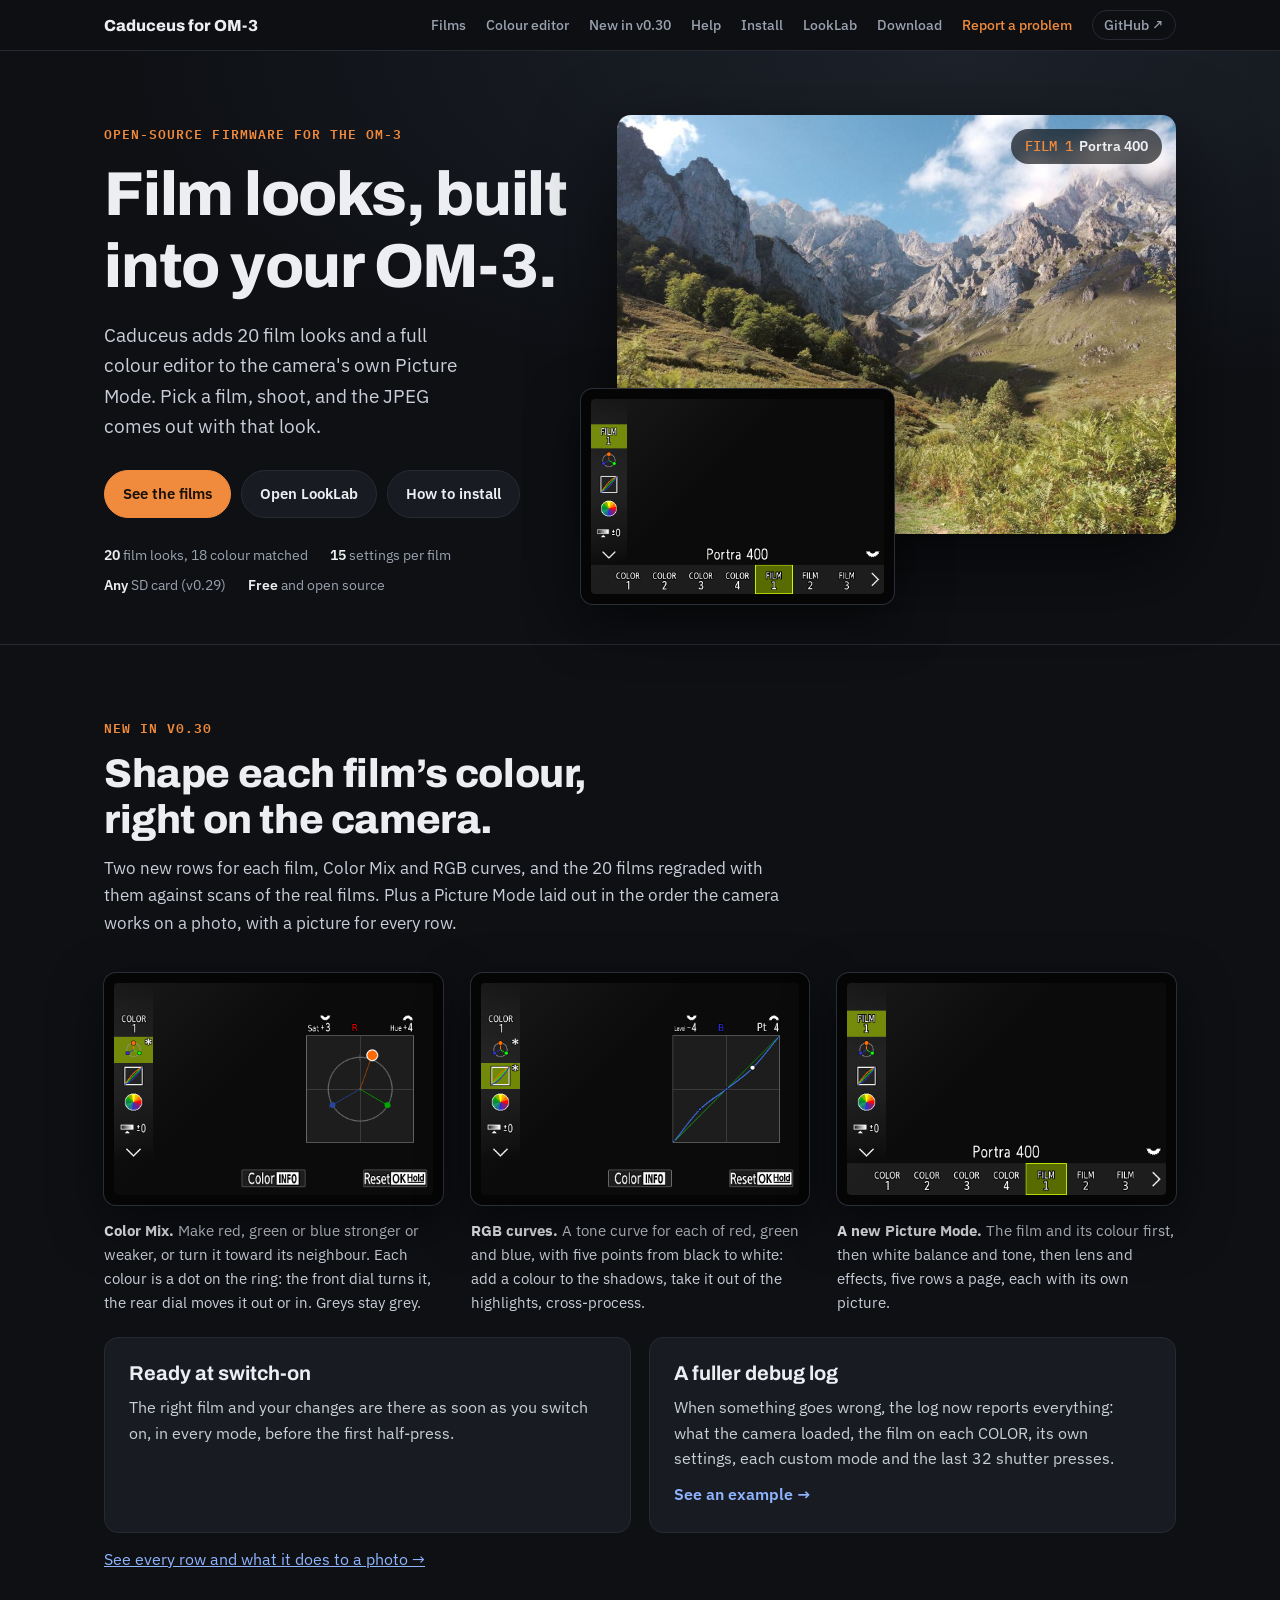
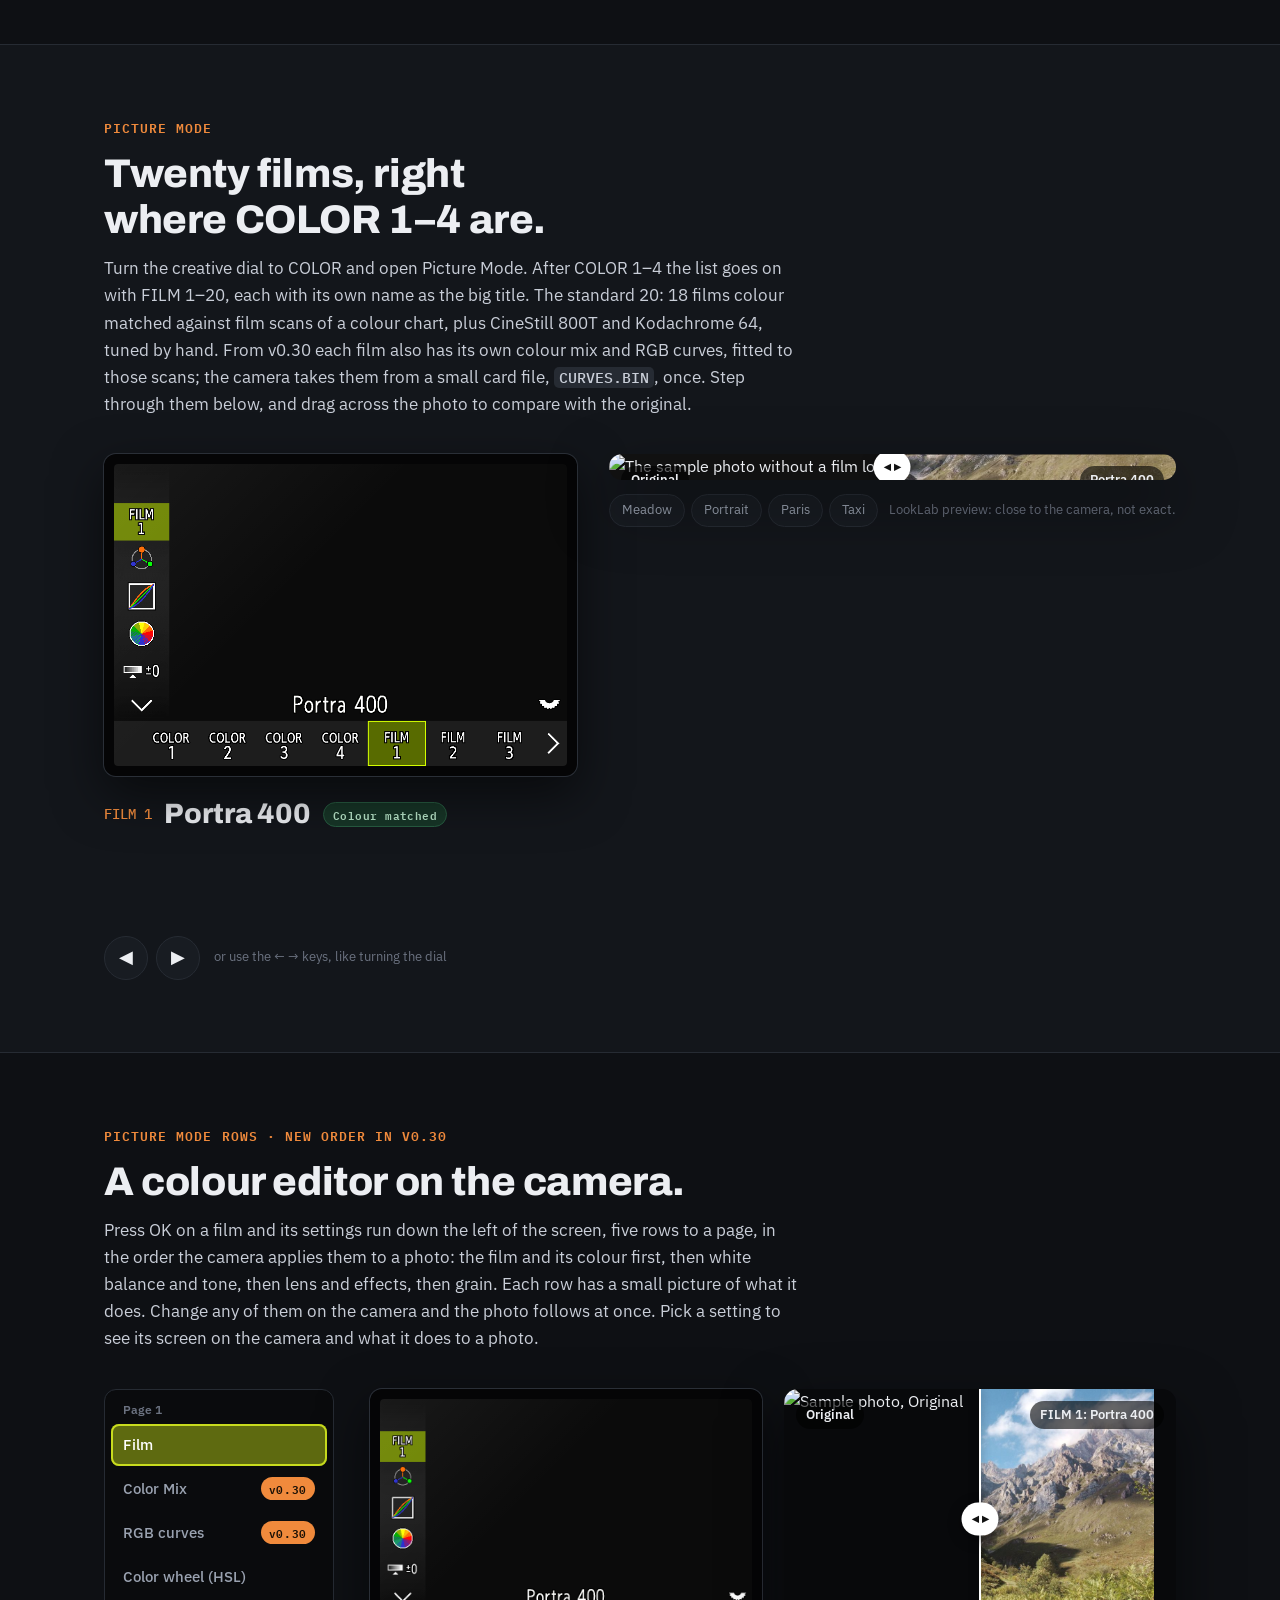
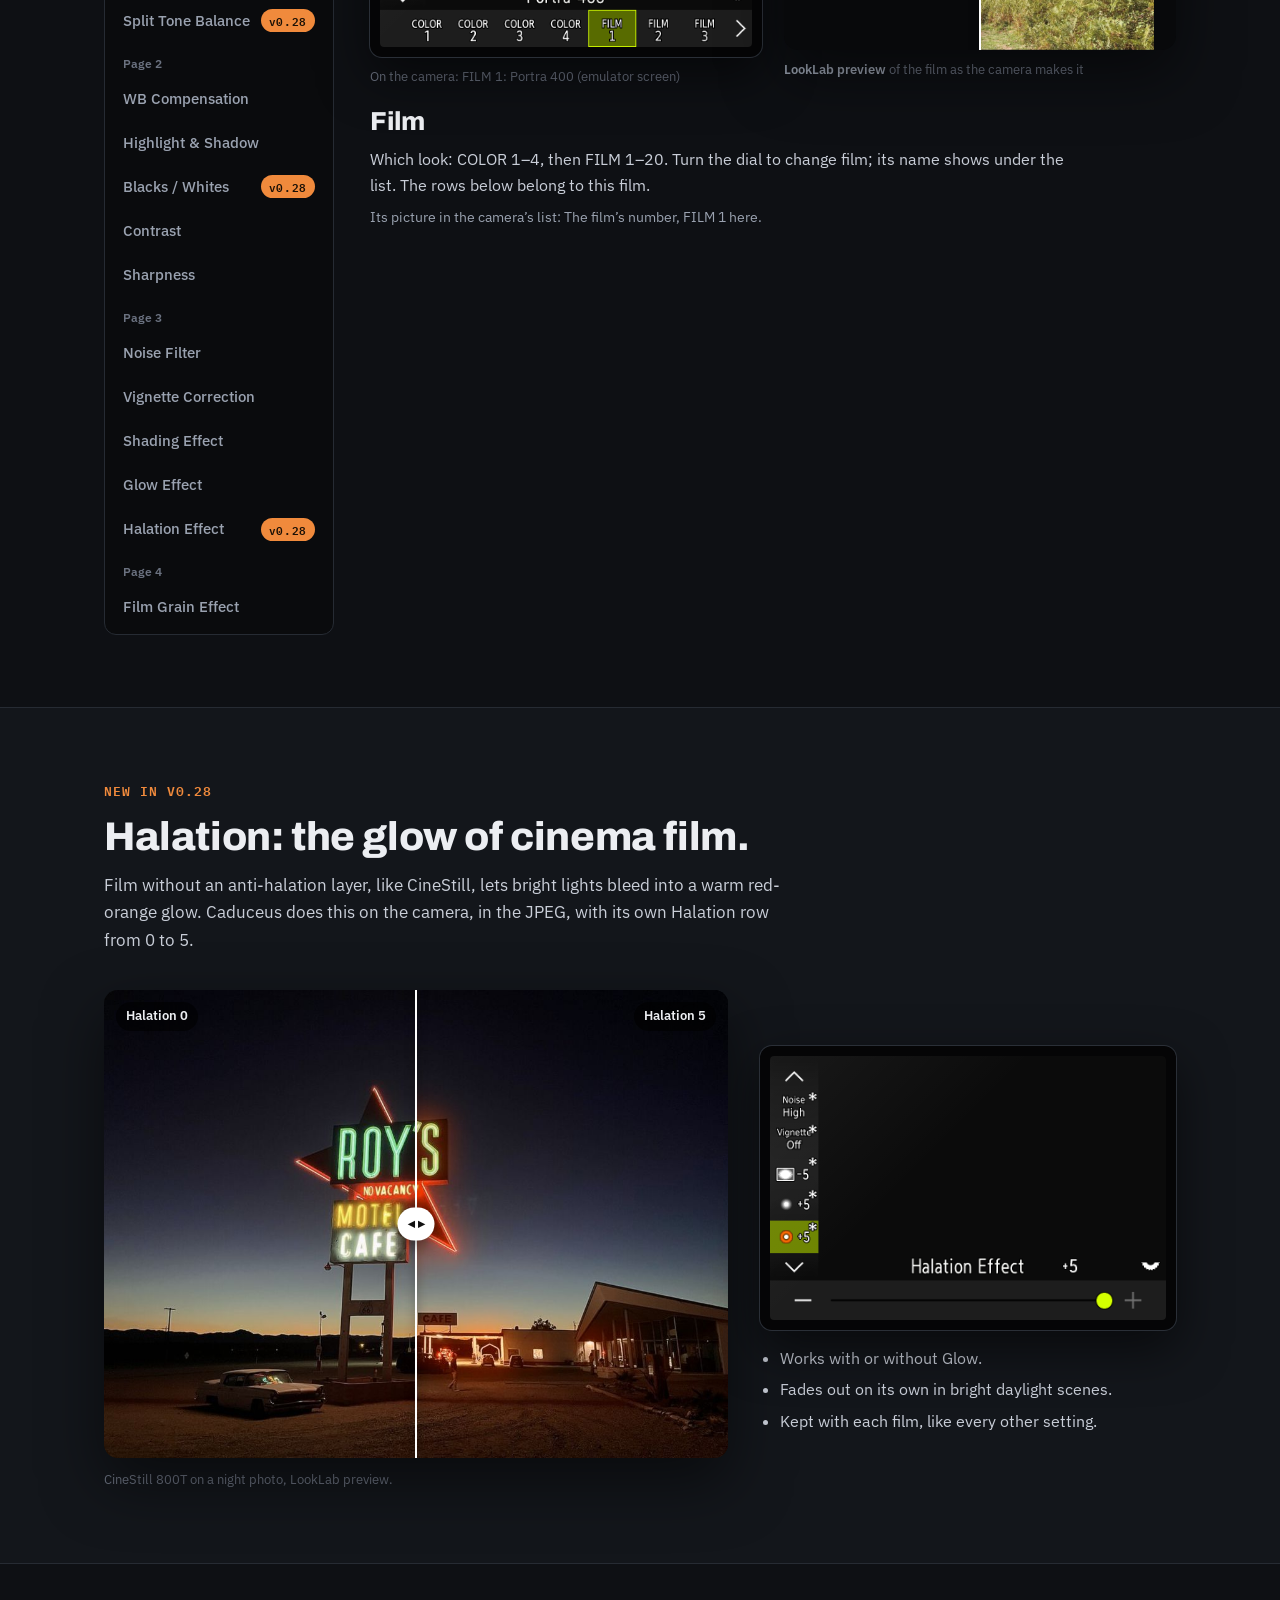
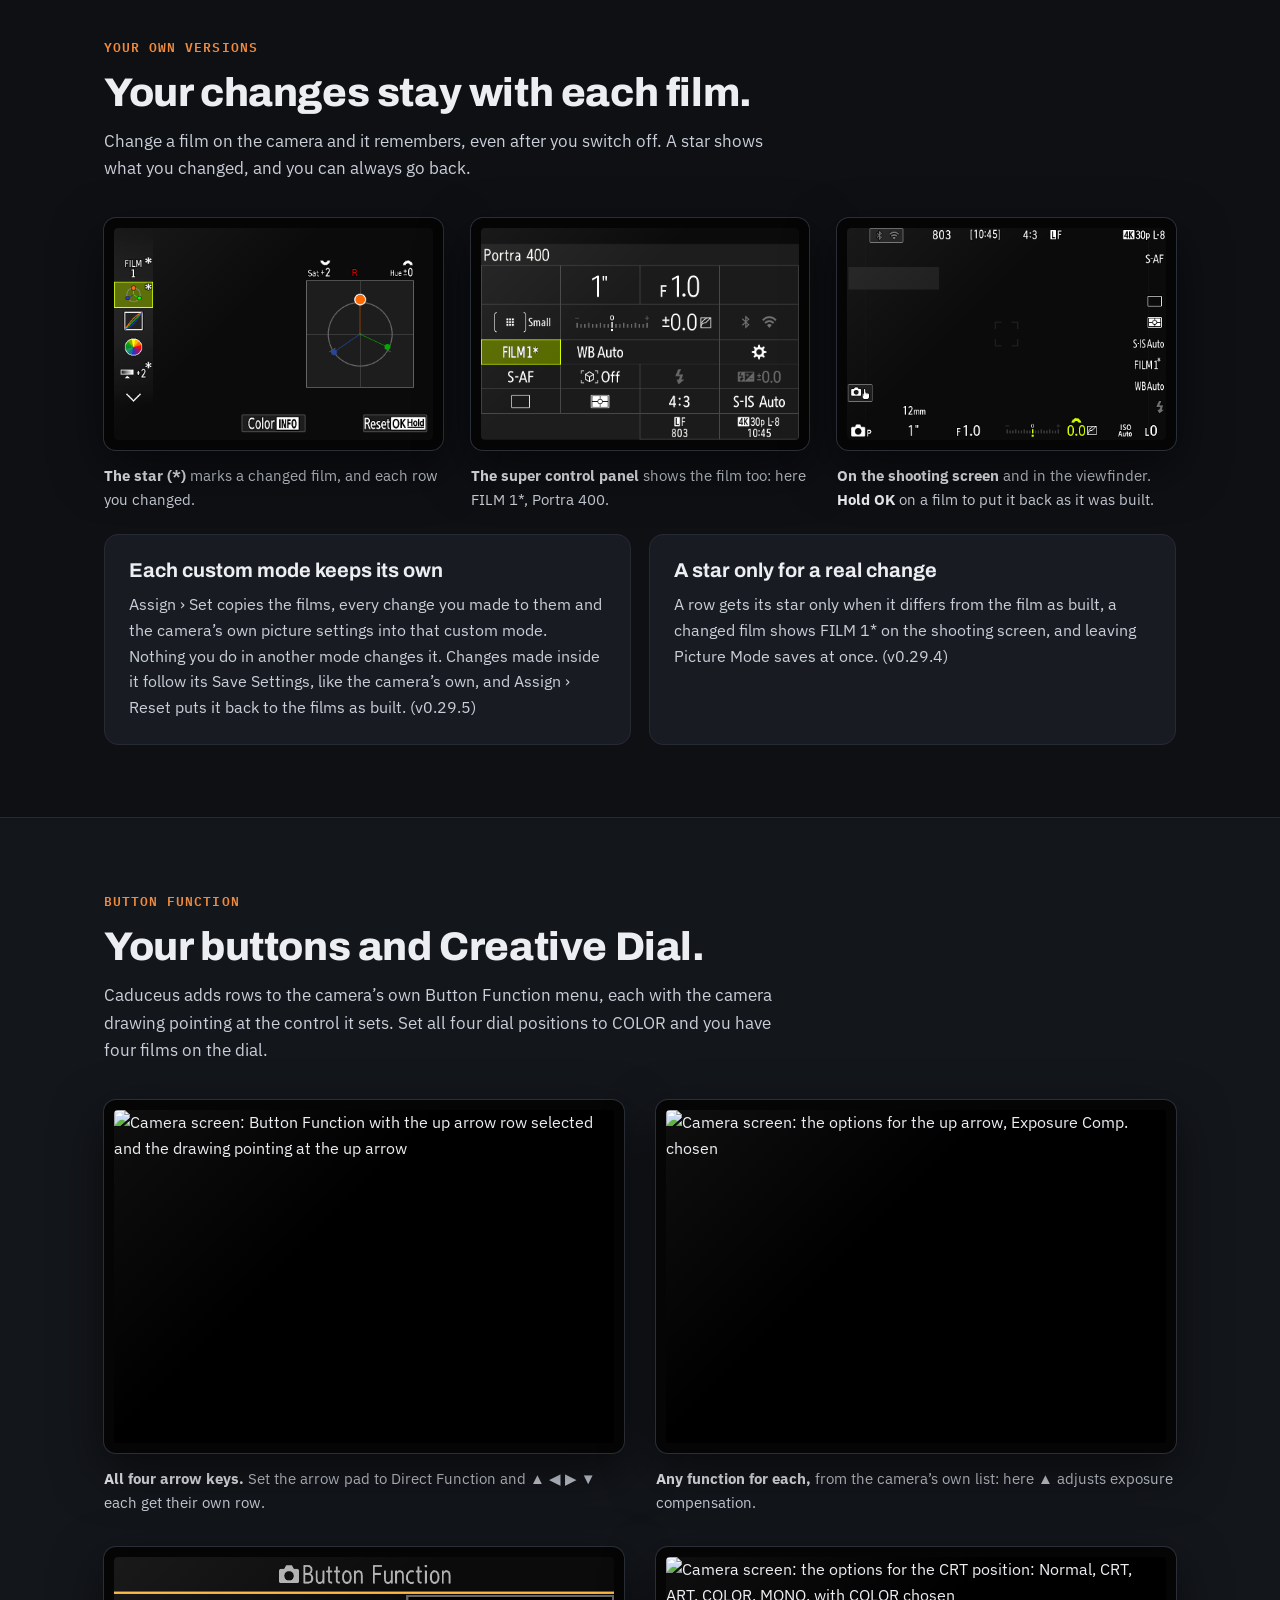
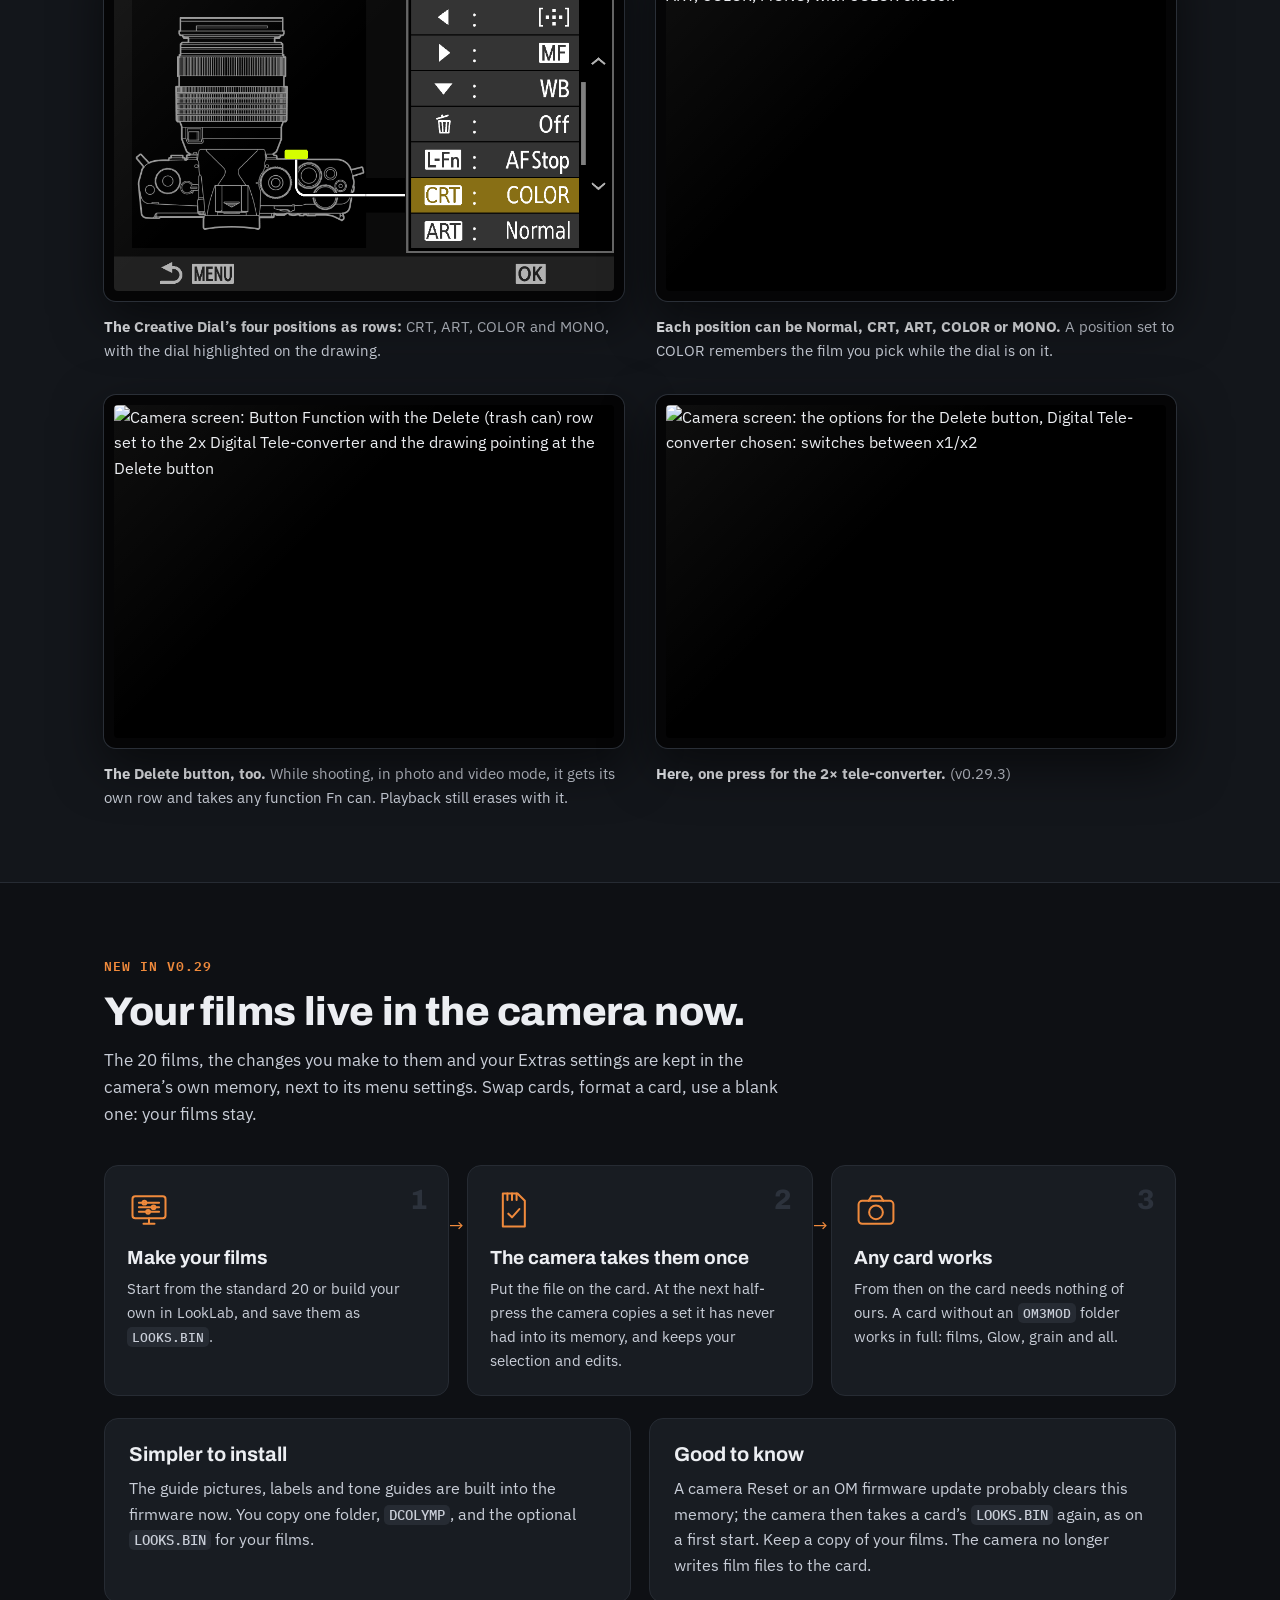
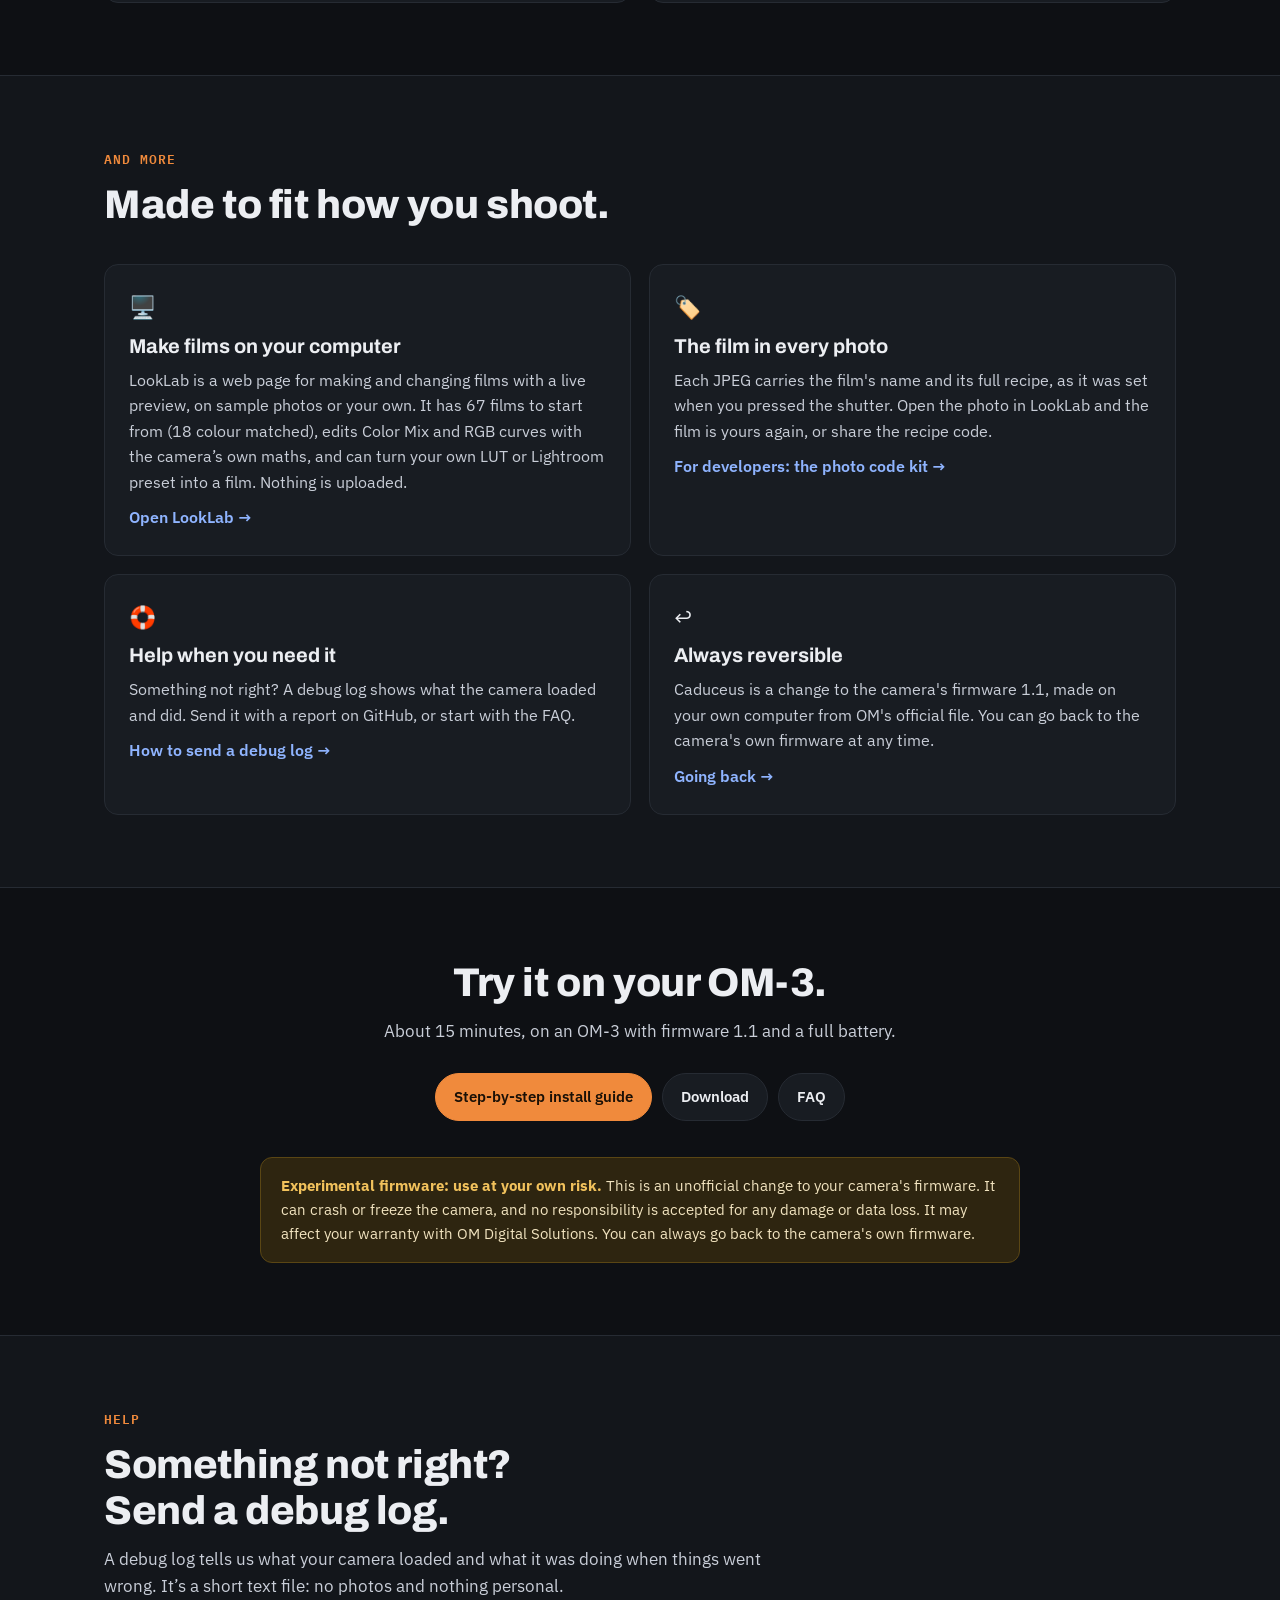
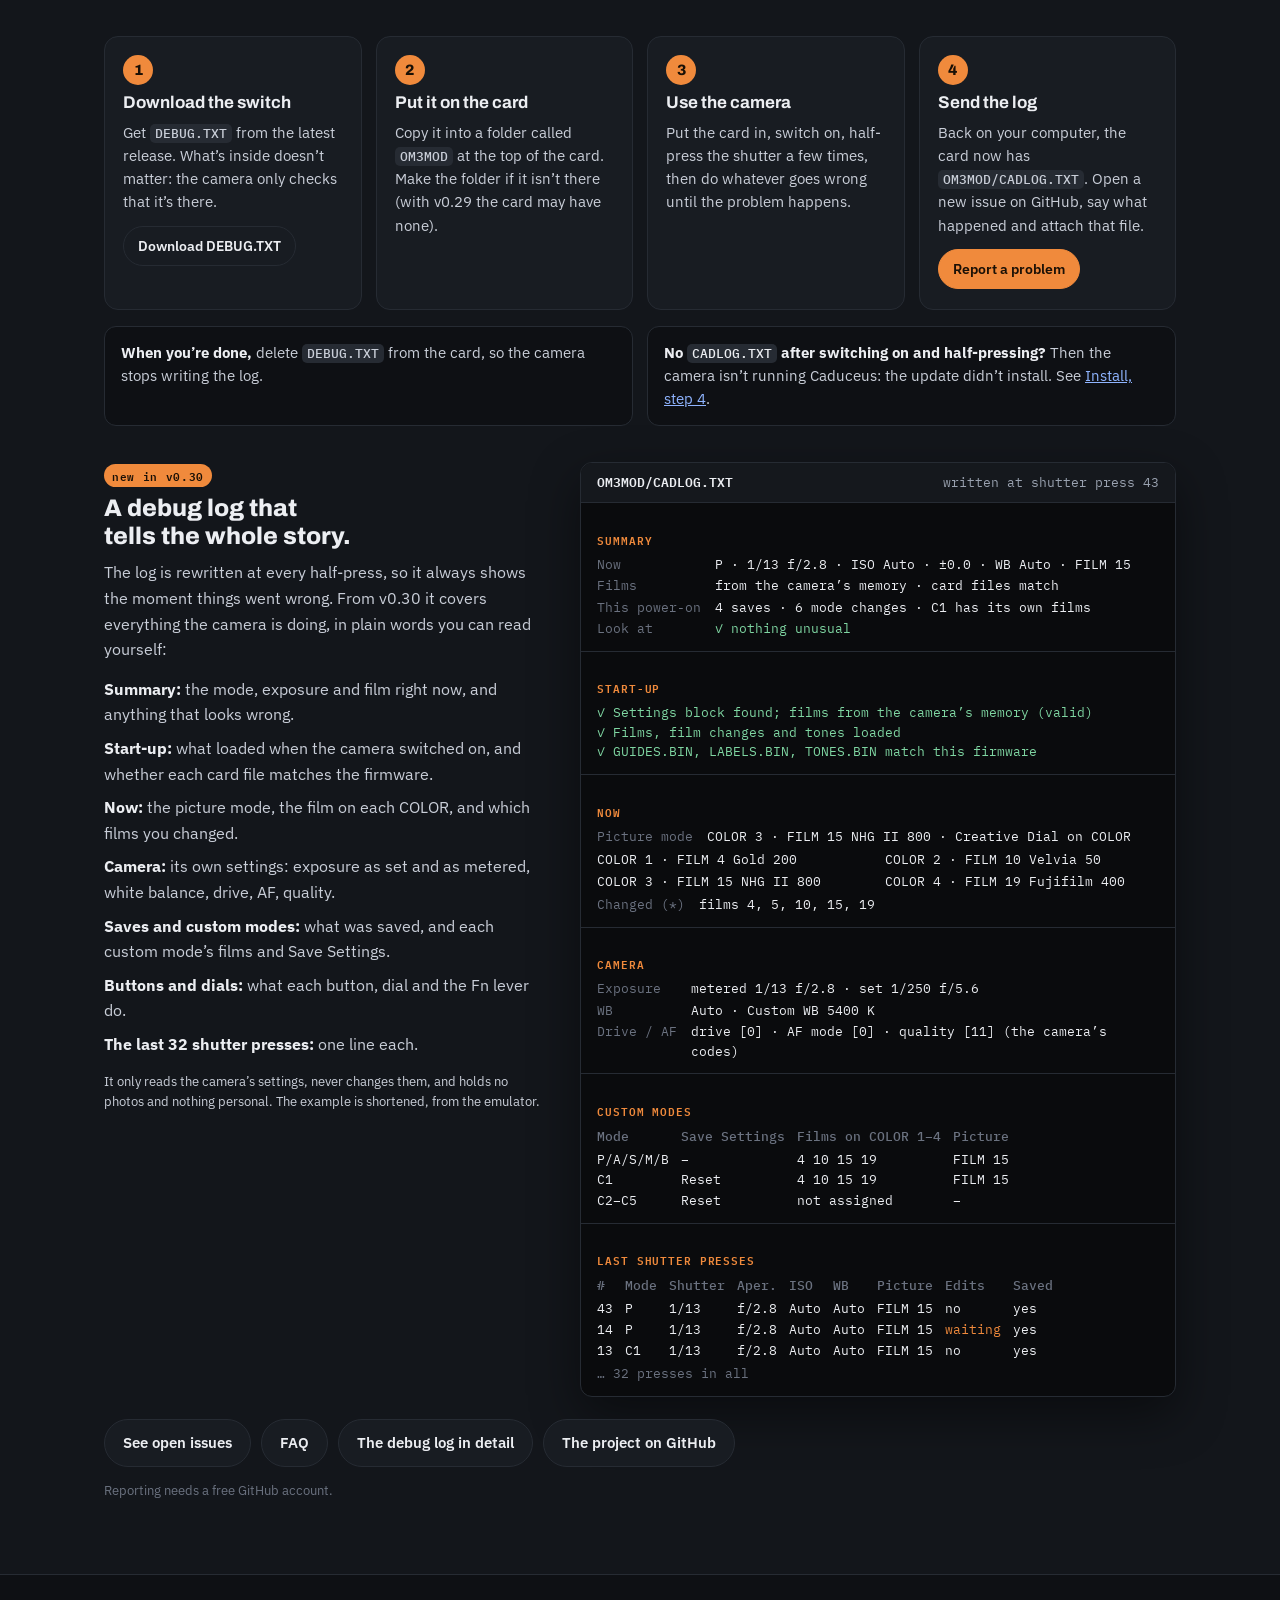
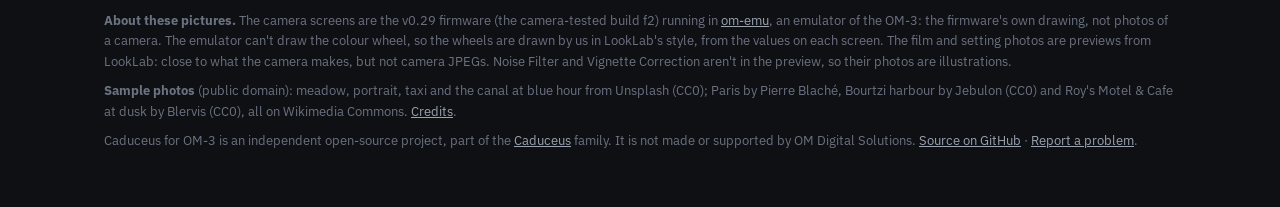
==== commit 221e283e: "Tour: the films with their curves + mix grades (owner), CURVES.BIN on the emulator card Co-Authored-" ====
--- a/index.html
+++ b/index.html
@@ -302,7 +302,7 @@
     <div class="head">
       <div class="eyebrow">New in v0.30</div>
       <h2>Shape each film’s colour, right on the camera.</h2>
-      <p>Two new rows for each film, Color Mix and RGB curves, and a Picture Mode laid out in the order the camera works on a photo, with a picture for every row.</p>
+      <p>Two new rows for each film, Color Mix and RGB curves, and the 20 films regraded with them against scans of the real films. Plus a Picture Mode laid out in the order the camera works on a photo, with a picture for every row.</p>
     </div>
     <div class="three">
       <div>
@@ -338,7 +338,7 @@
     <div class="head">
       <div class="eyebrow">Picture Mode</div>
       <h2>Twenty films, right where COLOR 1–4 are.</h2>
-      <p>Turn the creative dial to COLOR and open Picture Mode. After COLOR 1–4 the list goes on with FILM 1–20, each with its own name as the big title. The standard 20: 18 films colour matched against film scans of a colour chart, plus CineStill 800T and Kodachrome 64, tuned by hand. Step through them below, and drag across the photo to compare with the original.</p>
+      <p>Turn the creative dial to COLOR and open Picture Mode. After COLOR 1–4 the list goes on with FILM 1–20, each with its own name as the big title. The standard 20: 18 films colour matched against film scans of a colour chart, plus CineStill 800T and Kodachrome 64, tuned by hand. From v0.30 each film also has its own colour mix and RGB curves, fitted to those scans; the camera takes them from a small card file, <code>CURVES.BIN</code>, once. Step through them below, and drag across the photo to compare with the original.</p>
     </div>
     <div class="viewer">
       <div class="viewer-left">
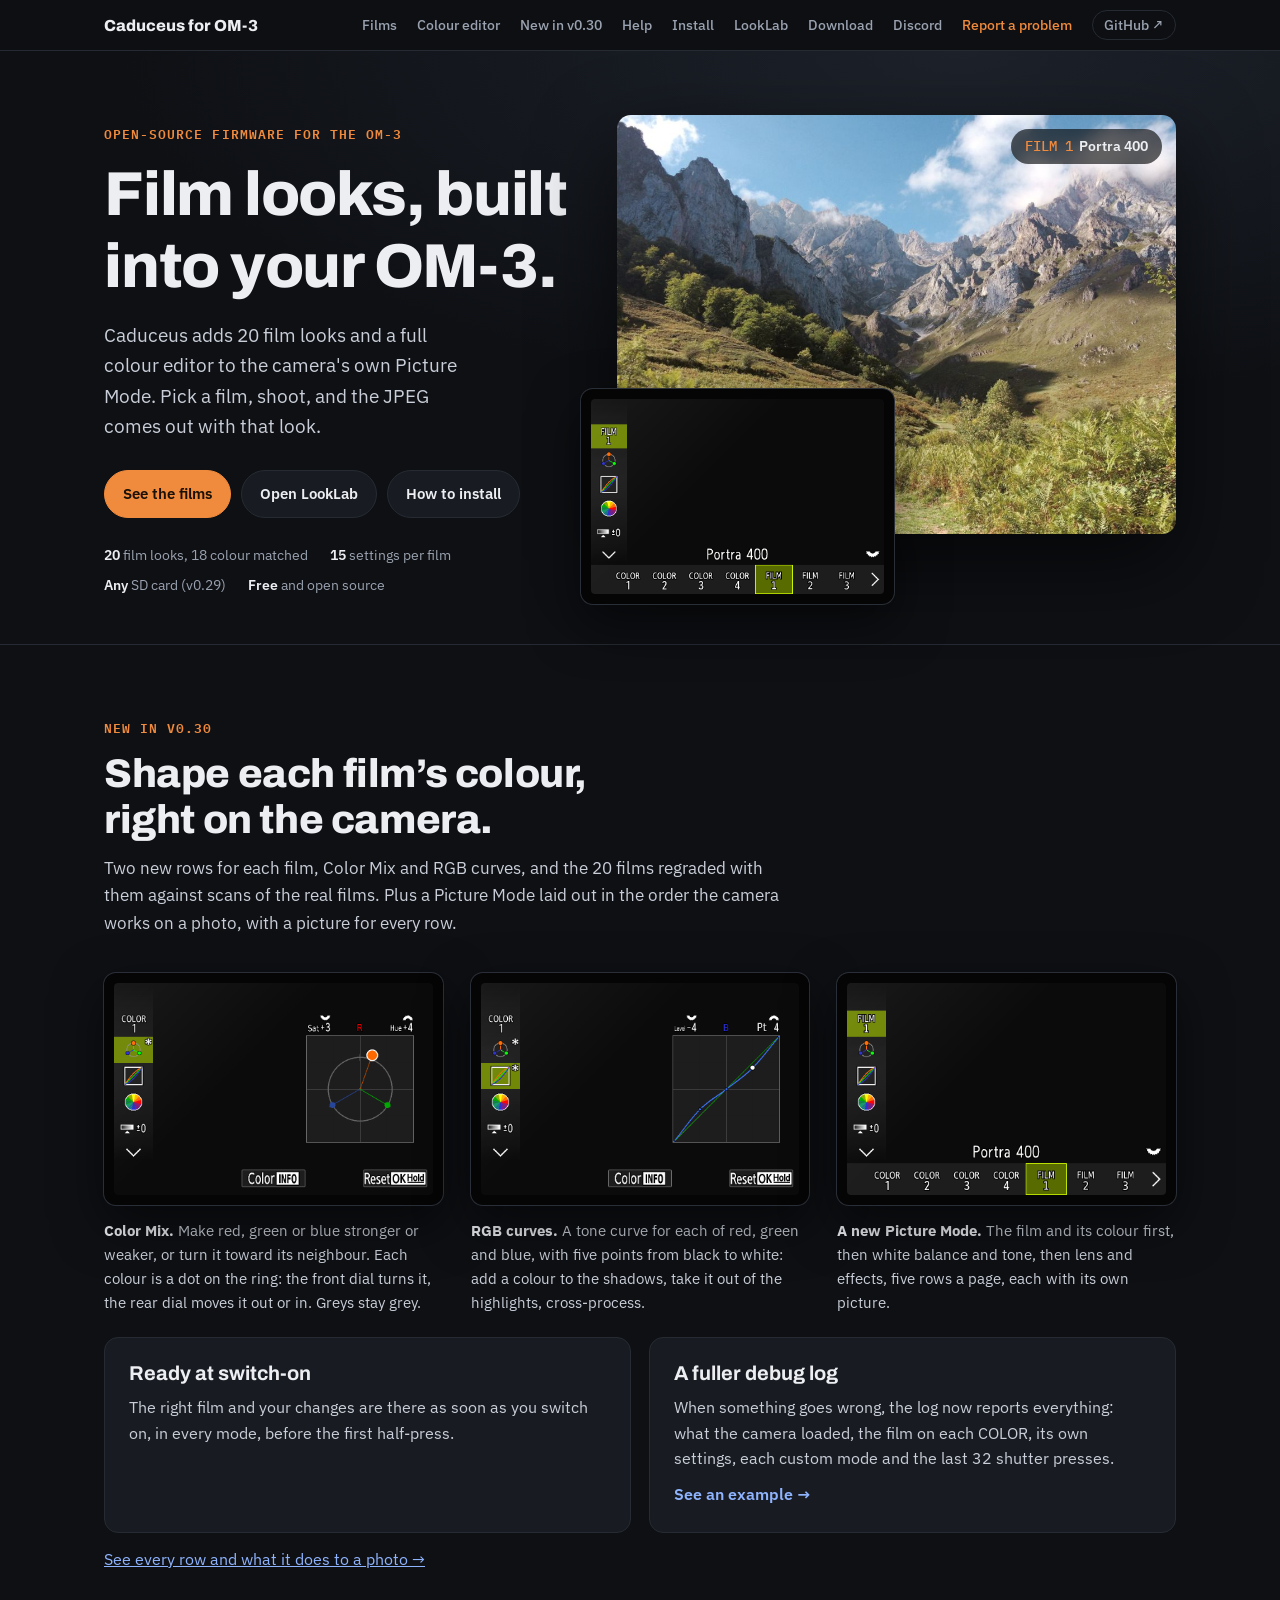
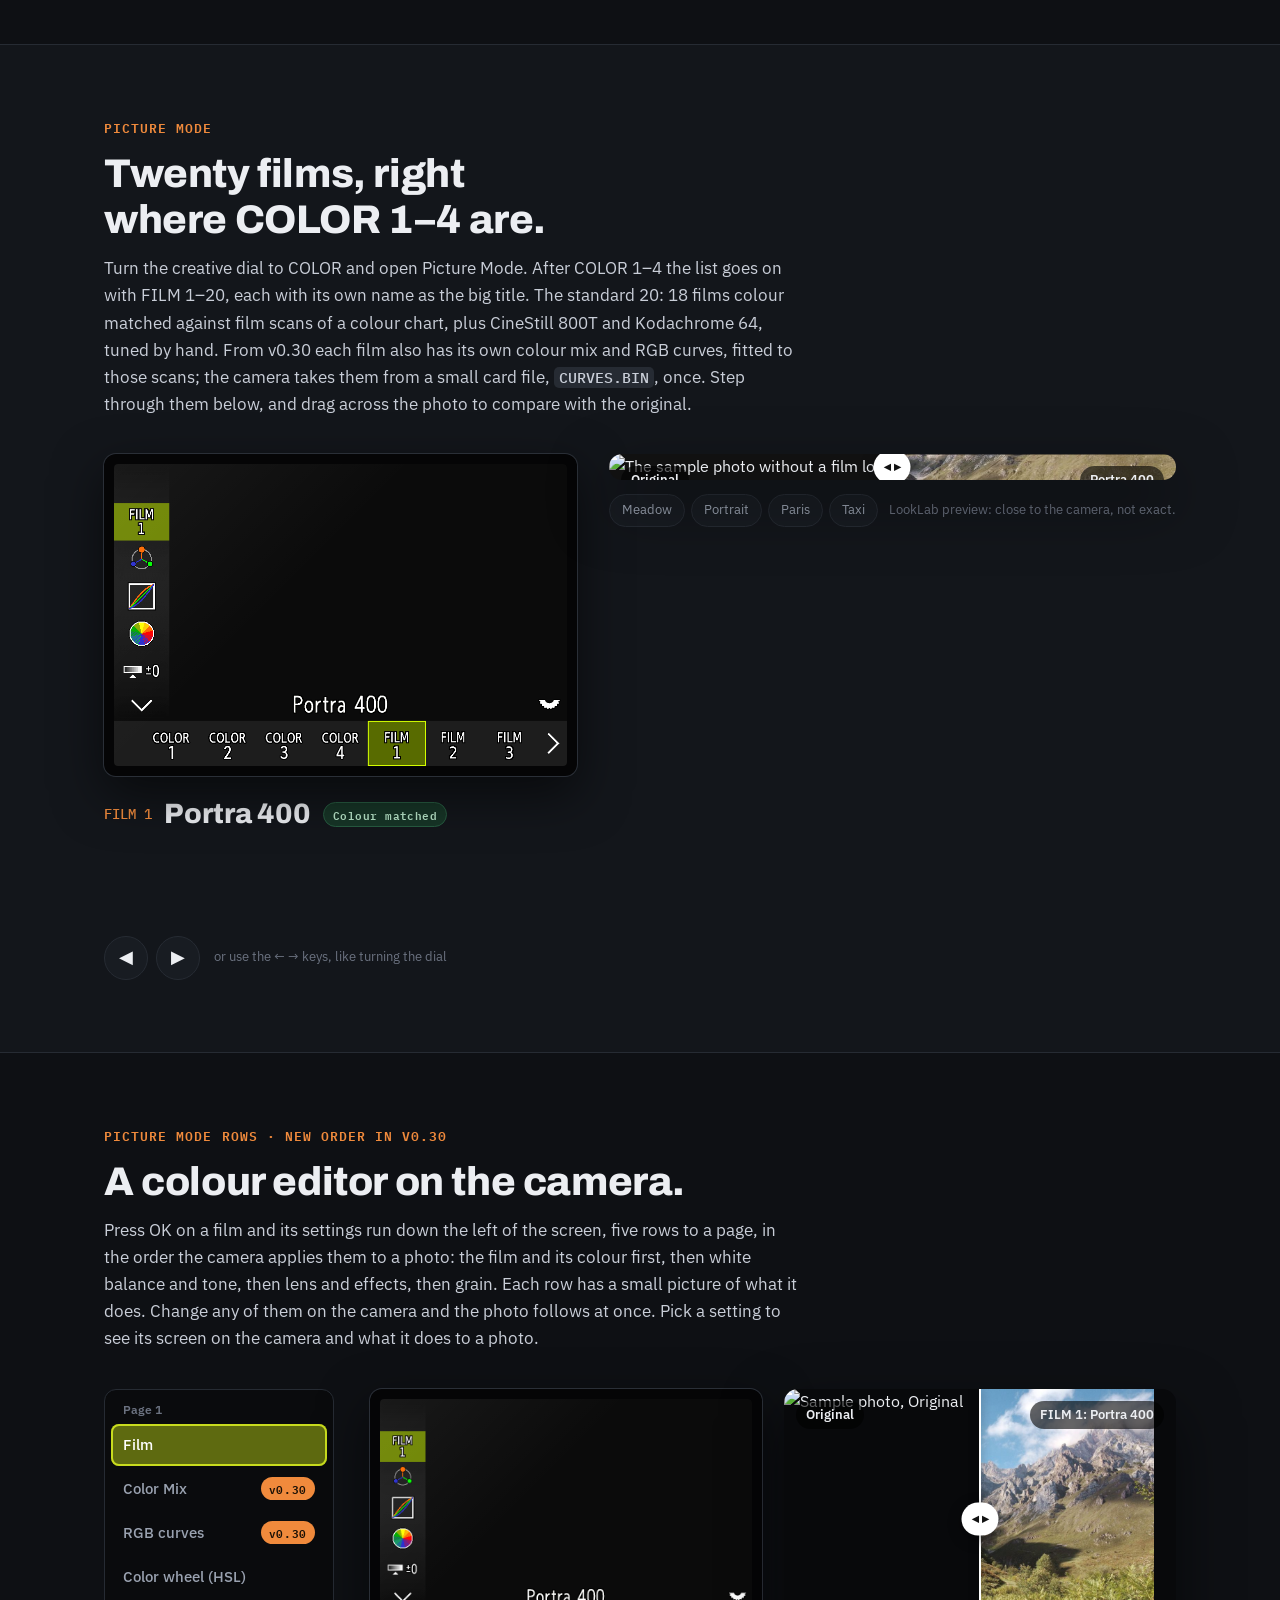
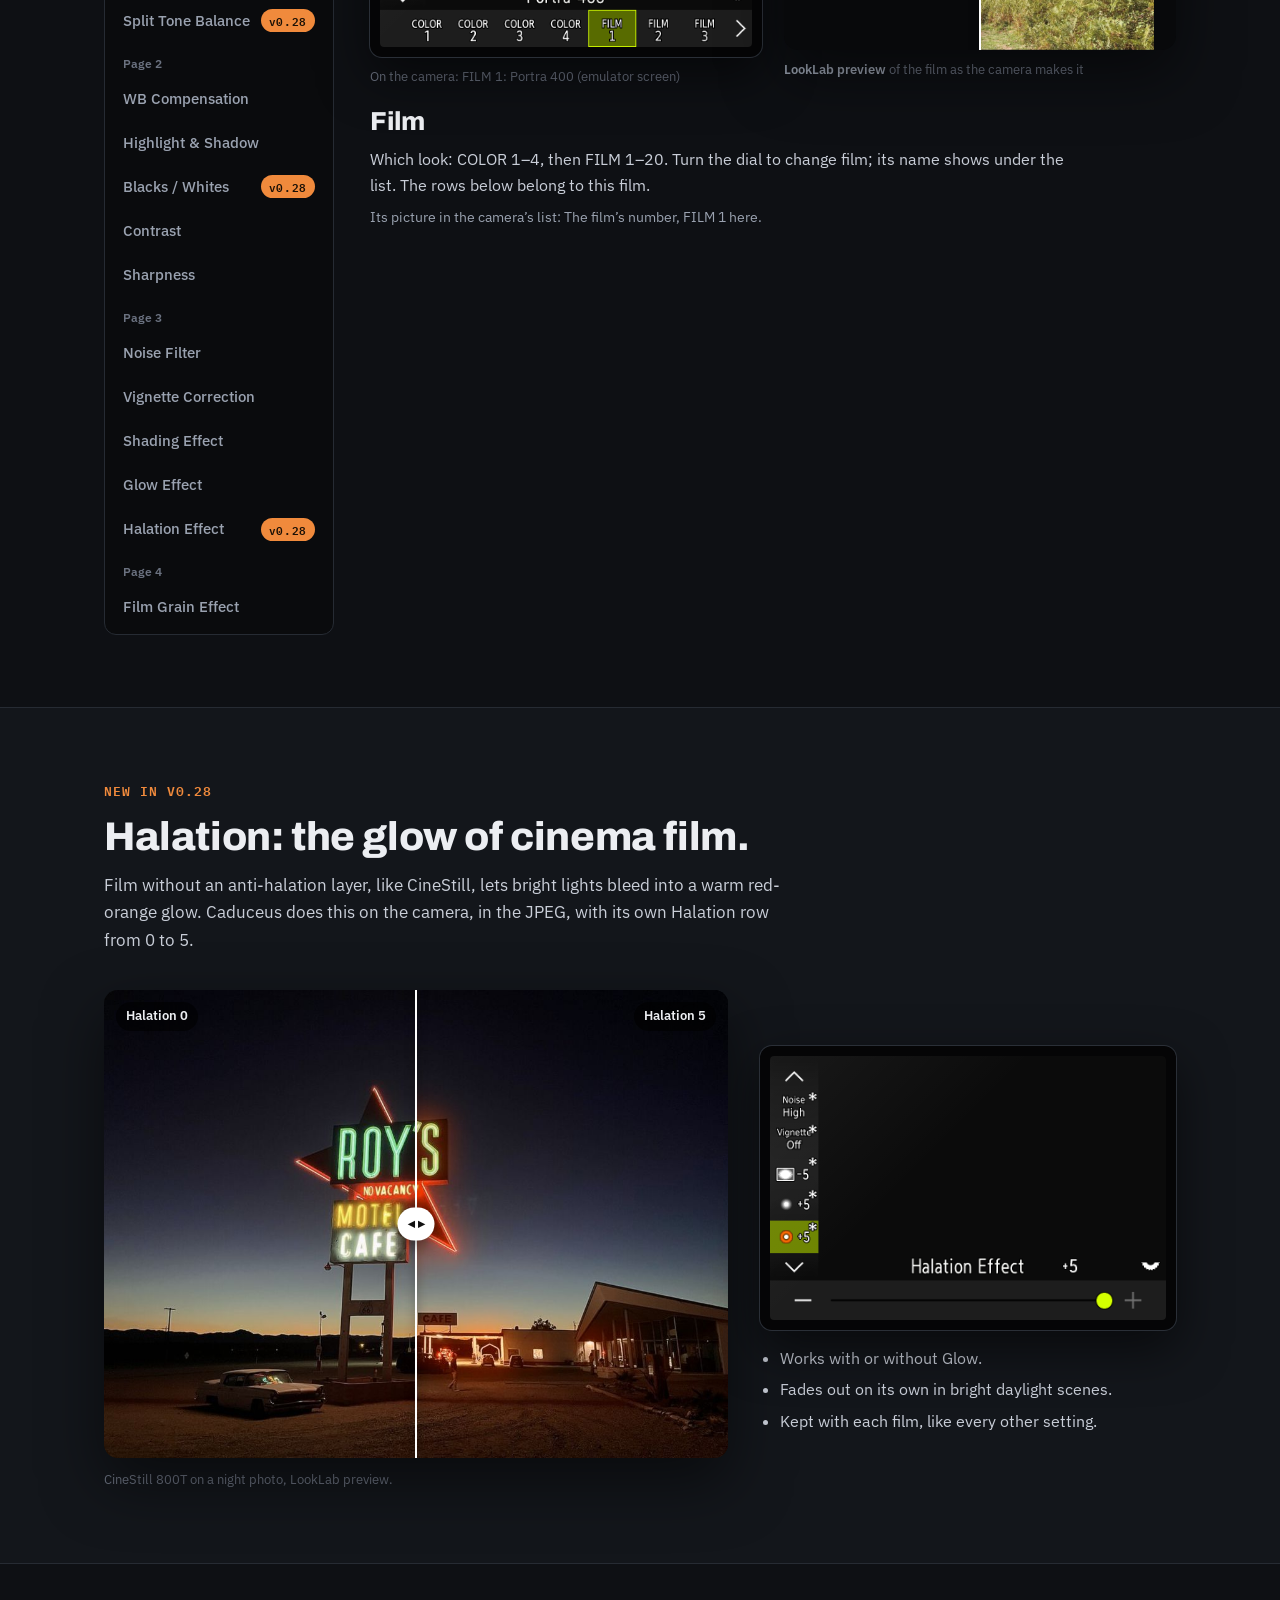
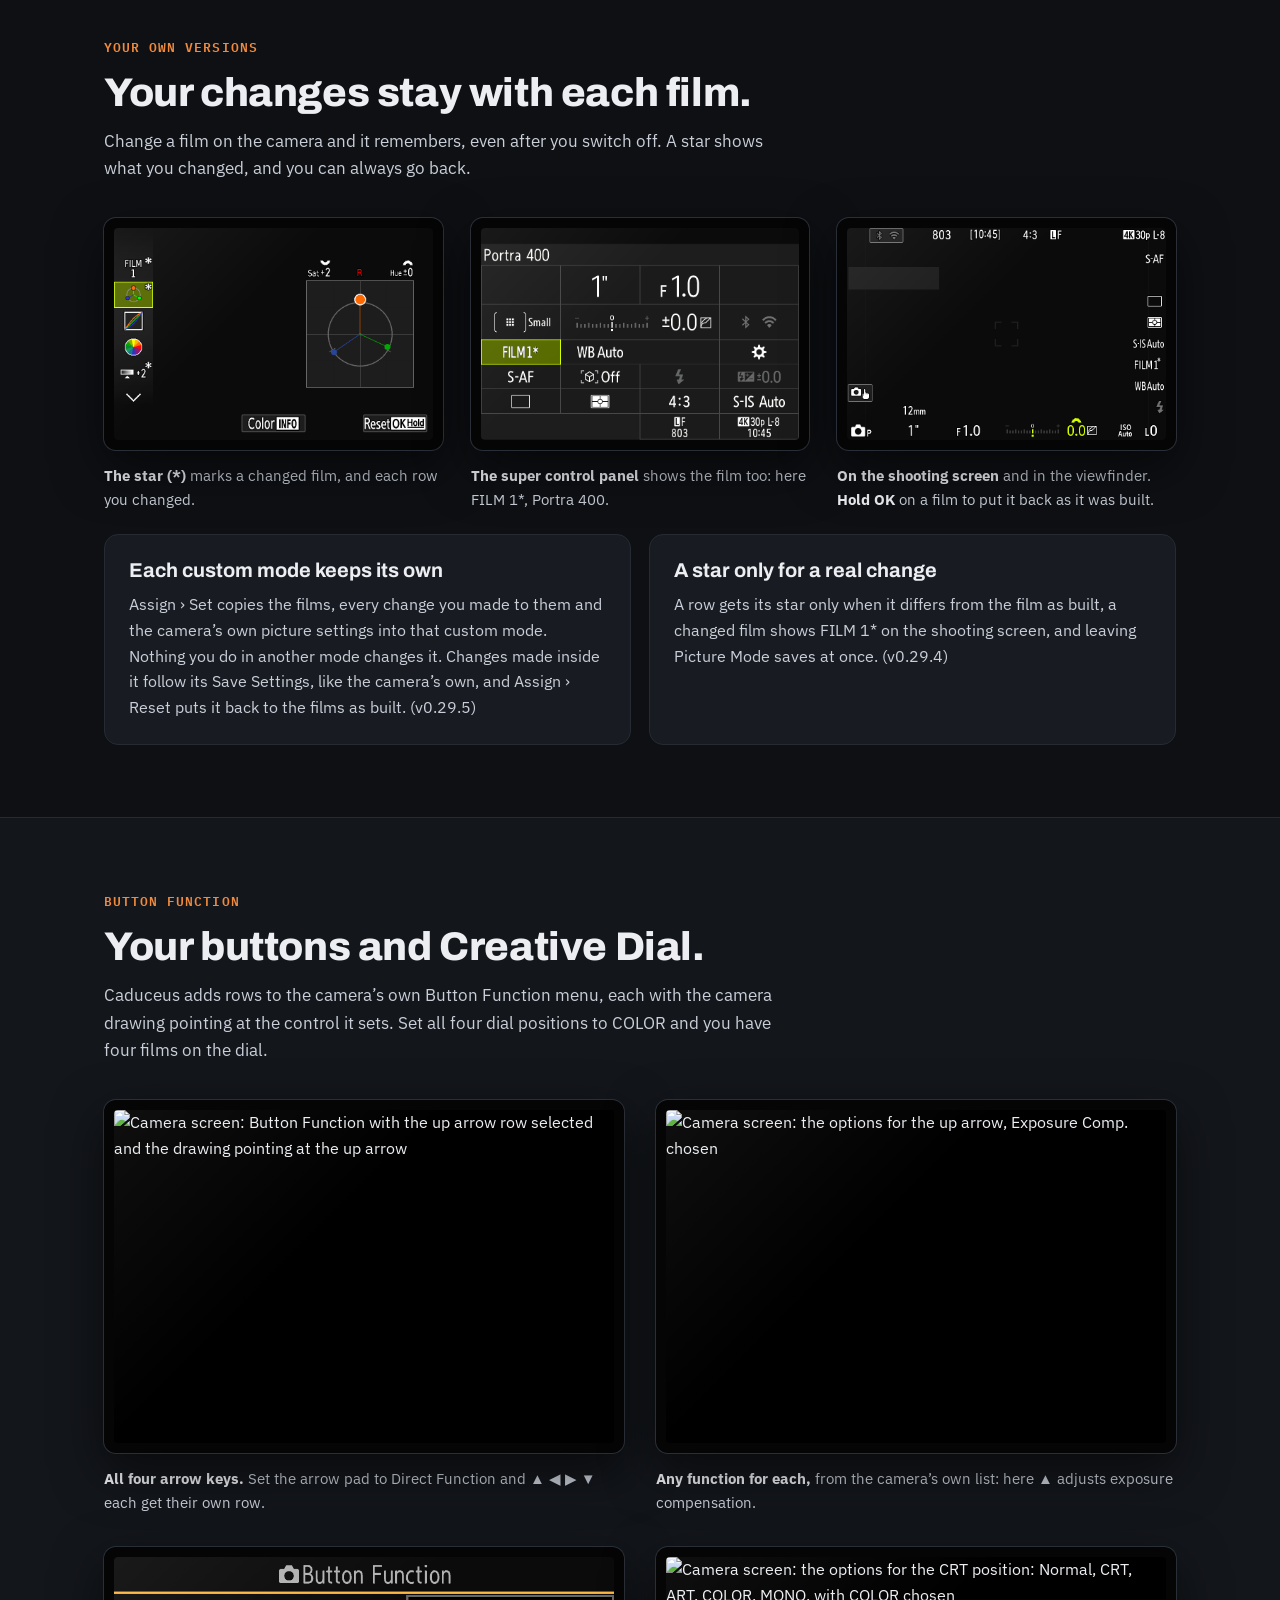
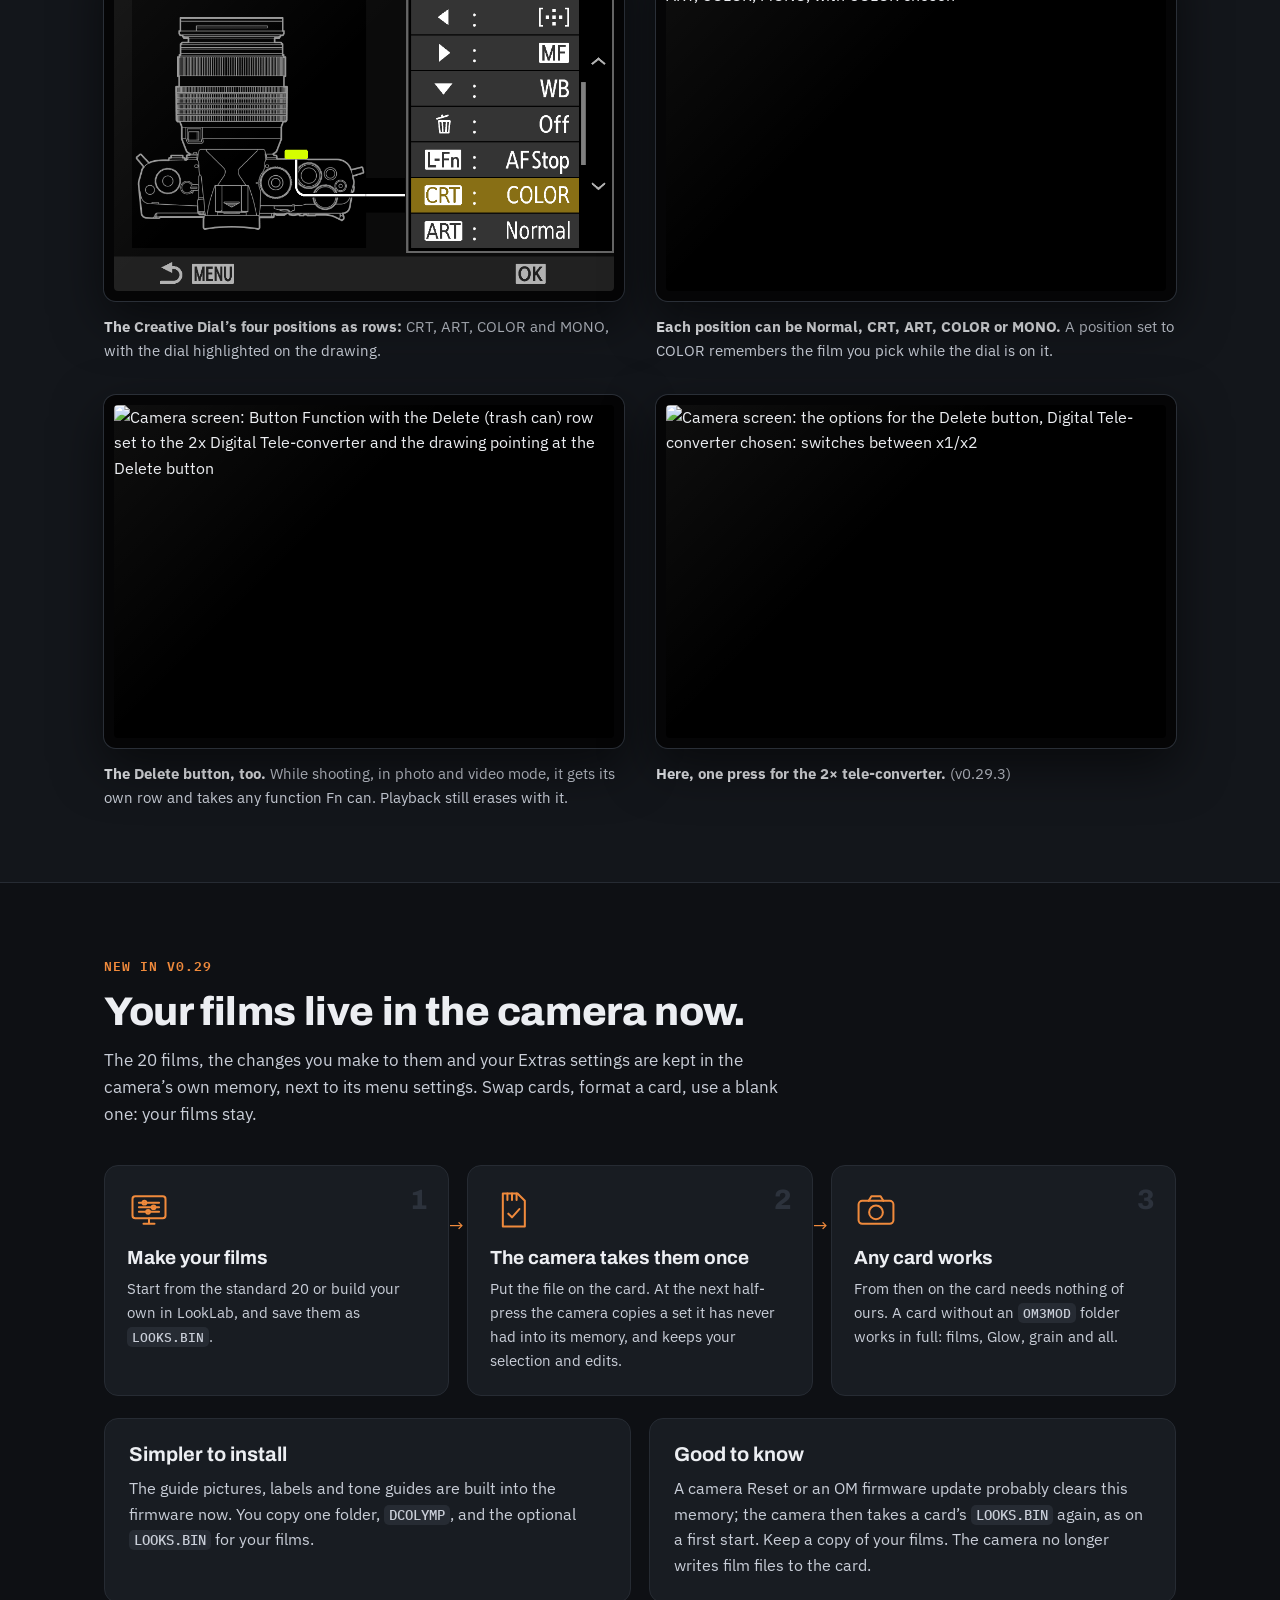
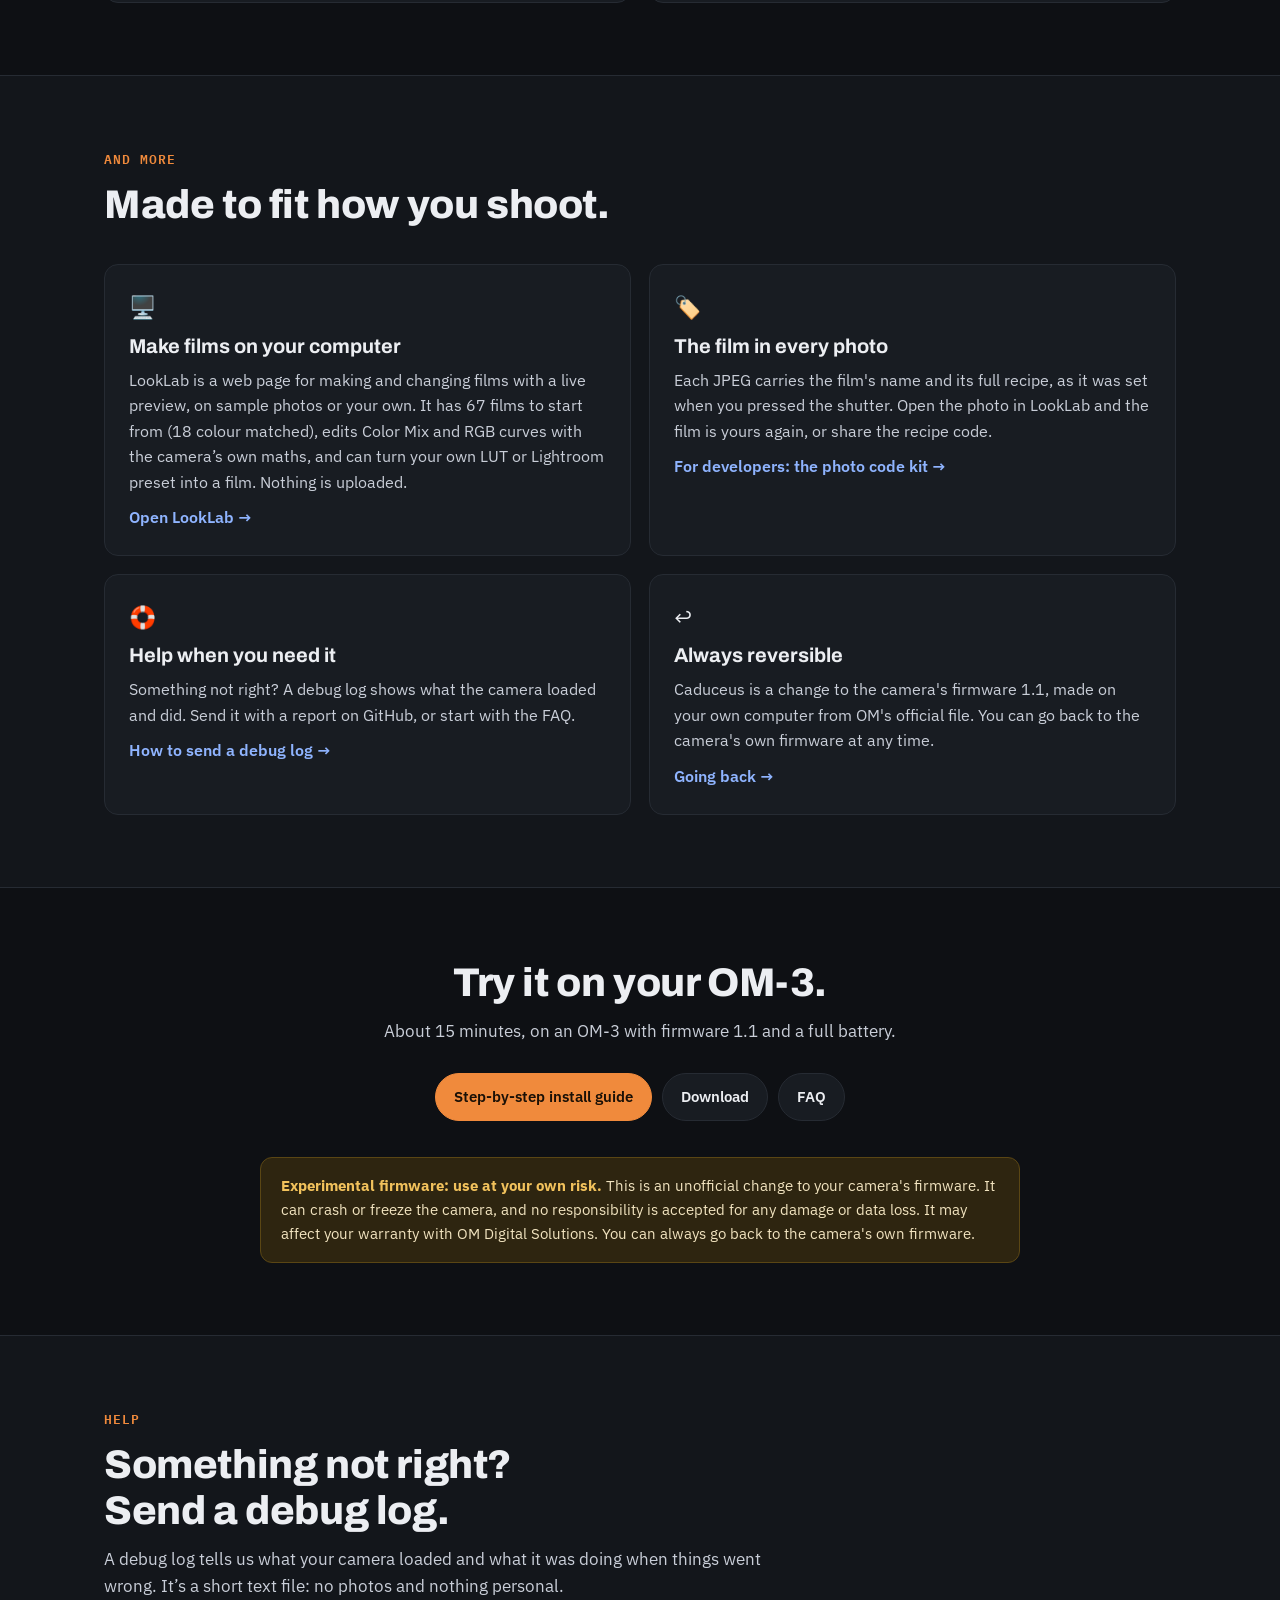
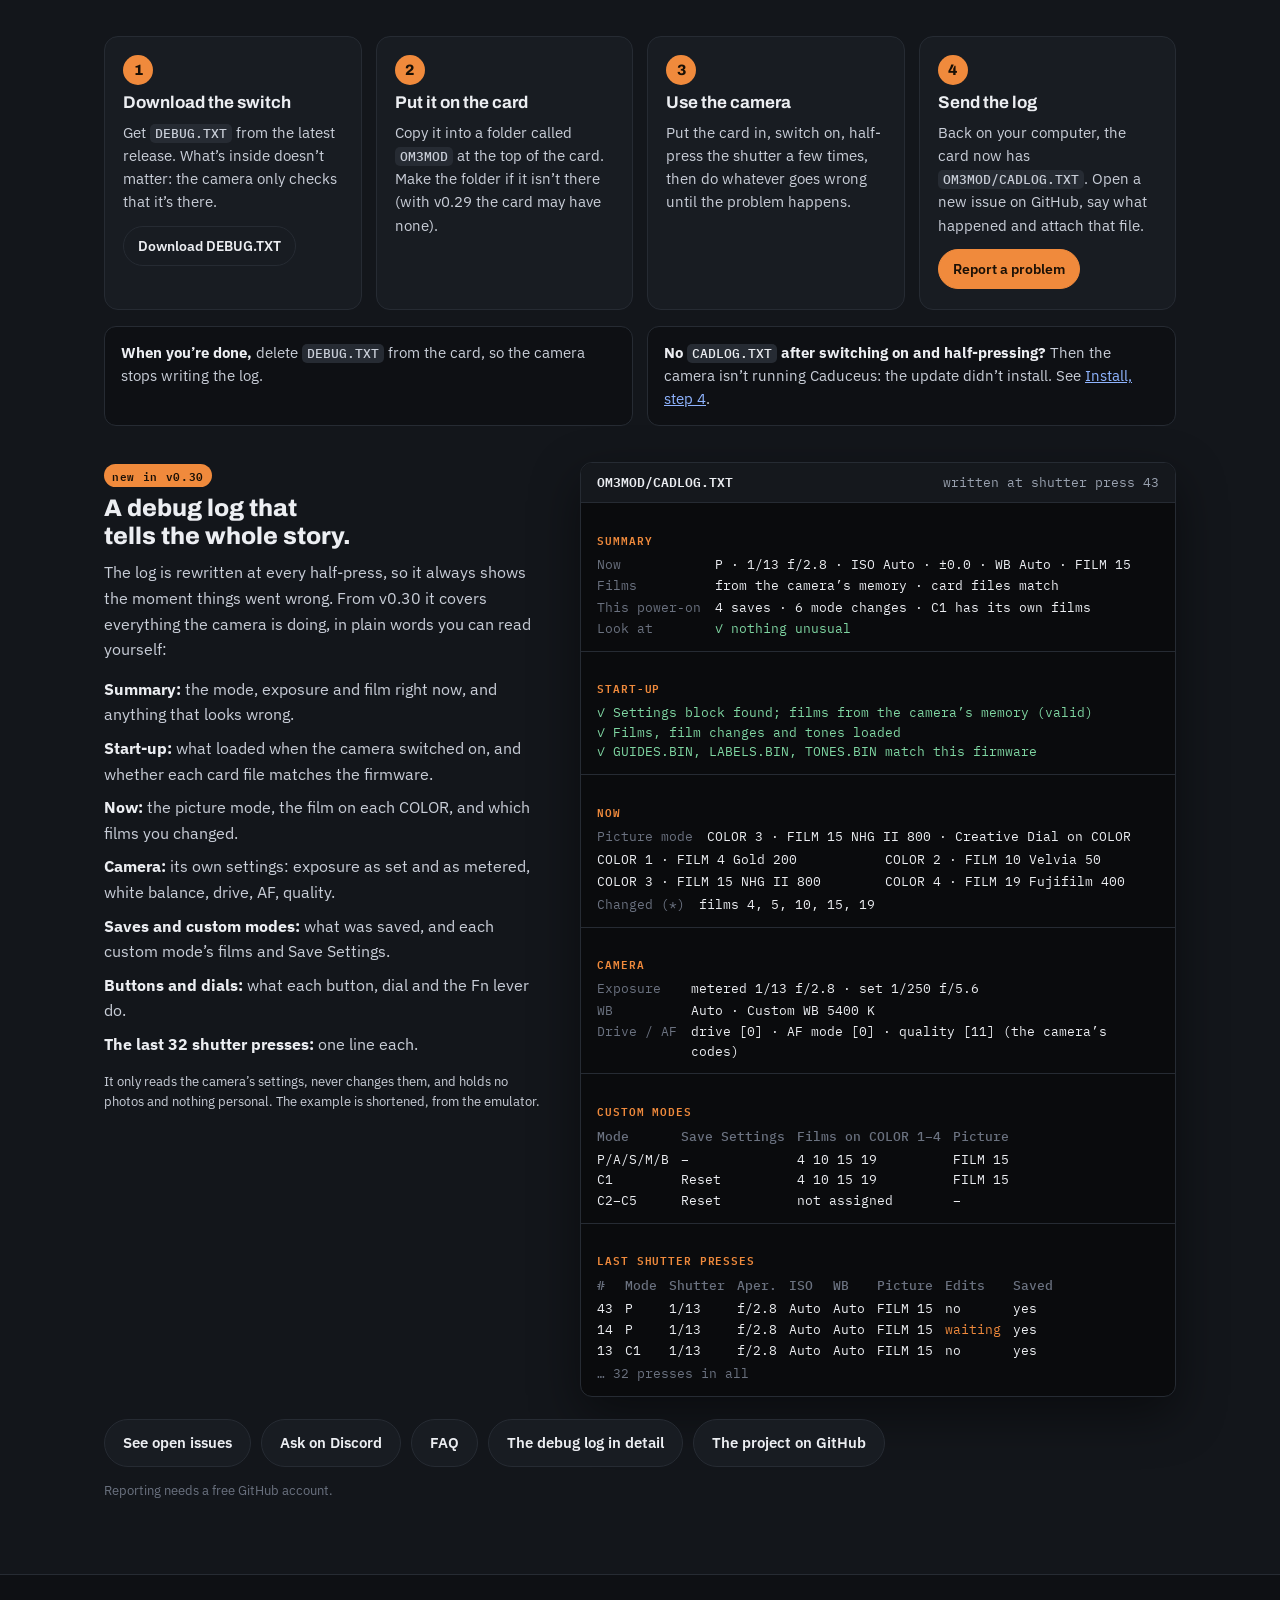
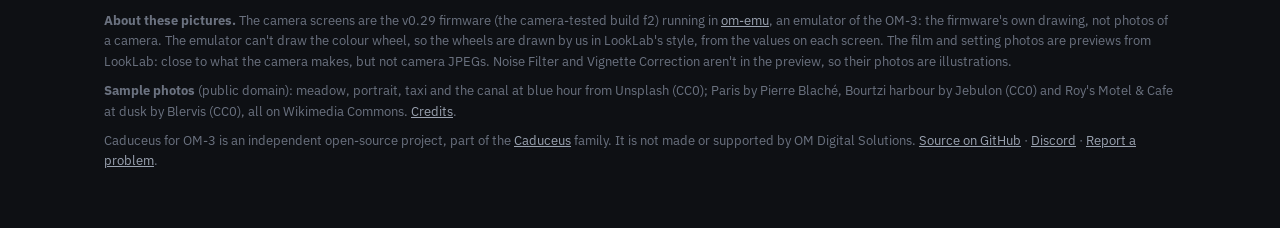
==== commit 3f8018cb: "Link the Caduceus Discord from the README and the site The invite (never expires) opens on the serve" ====
--- a/index.html
+++ b/index.html
@@ -266,6 +266,7 @@
   <a class="tab" href="pages/install/">Install</a>
   <a class="tab" href="looklab/">LookLab</a>
   <a class="tab" href="https://github.com/androidfanman/caduceus-om3/releases/latest">Download</a>
+  <a class="tab" href="https://discord.gg/fKpcKGsNPY">Discord</a>
   <a class="tab report" href="https://github.com/androidfanman/caduceus-om3/issues/new?template=bug.yml">Report a problem</a>
   <a class="tab gh" href="https://github.com/androidfanman/caduceus-om3" aria-label="Caduceus for OM-3 on GitHub">GitHub&nbsp;↗</a>
 </div></nav>
@@ -658,6 +659,7 @@
     </div>
     <div class="help-ctas">
       <a class="btn" href="https://github.com/androidfanman/caduceus-om3/issues">See open issues</a>
+      <a class="btn" href="https://discord.gg/fKpcKGsNPY">Ask on Discord</a>
       <a class="btn" href="pages/faq/">FAQ</a>
       <a class="btn" href="https://github.com/androidfanman/caduceus-om3/tree/main/debug-log">The debug log in detail</a>
       <a class="btn" href="https://github.com/androidfanman/caduceus-om3">The project on GitHub</a>
@@ -671,7 +673,7 @@
 <footer><div class="in">
   <p><b>About these pictures.</b> The camera screens are the v0.29 firmware (the camera-tested build f2) running in <a href="https://github.com/flatpanda/om-emu">om-emu</a>, an emulator of the OM-3: the firmware's own drawing, not photos of a camera. The emulator can't draw the colour wheel, so the wheels are drawn by us in LookLab's style, from the values on each screen. The film and setting photos are previews from LookLab: close to what the camera makes, but not camera JPEGs. Noise Filter and Vignette Correction aren't in the preview, so their photos are illustrations.</p>
   <p><b>Sample photos</b> (public domain): meadow, portrait, taxi and the canal at blue hour from Unsplash (CC0); Paris by Pierre Blaché, Bourtzi harbour by Jebulon (CC0) and Roy's Motel &amp; Cafe at dusk by Blervis (CC0), all on Wikimedia Commons. <a href="https://github.com/androidfanman/caduceus-om3/blob/main/webapp/public/samples/CREDITS.md">Credits</a>.</p>
-  <p>Caduceus for OM-3 is an independent open-source project, part of the <a href="https://github.com/cakelesscoder/caduceus-ep7">Caduceus</a> family. It is not made or supported by OM Digital Solutions. <a href="https://github.com/androidfanman/caduceus-om3">Source on GitHub</a> · <a href="https://github.com/androidfanman/caduceus-om3/issues/new?template=bug.yml">Report a problem</a>.</p>
+  <p>Caduceus for OM-3 is an independent open-source project, part of the <a href="https://github.com/cakelesscoder/caduceus-ep7">Caduceus</a> family. It is not made or supported by OM Digital Solutions. <a href="https://github.com/androidfanman/caduceus-om3">Source on GitHub</a> · <a href="https://discord.gg/fKpcKGsNPY">Discord</a> · <a href="https://github.com/androidfanman/caduceus-om3/issues/new?template=bug.yml">Report a problem</a>.</p>
 </div></footer>
 
 <script>
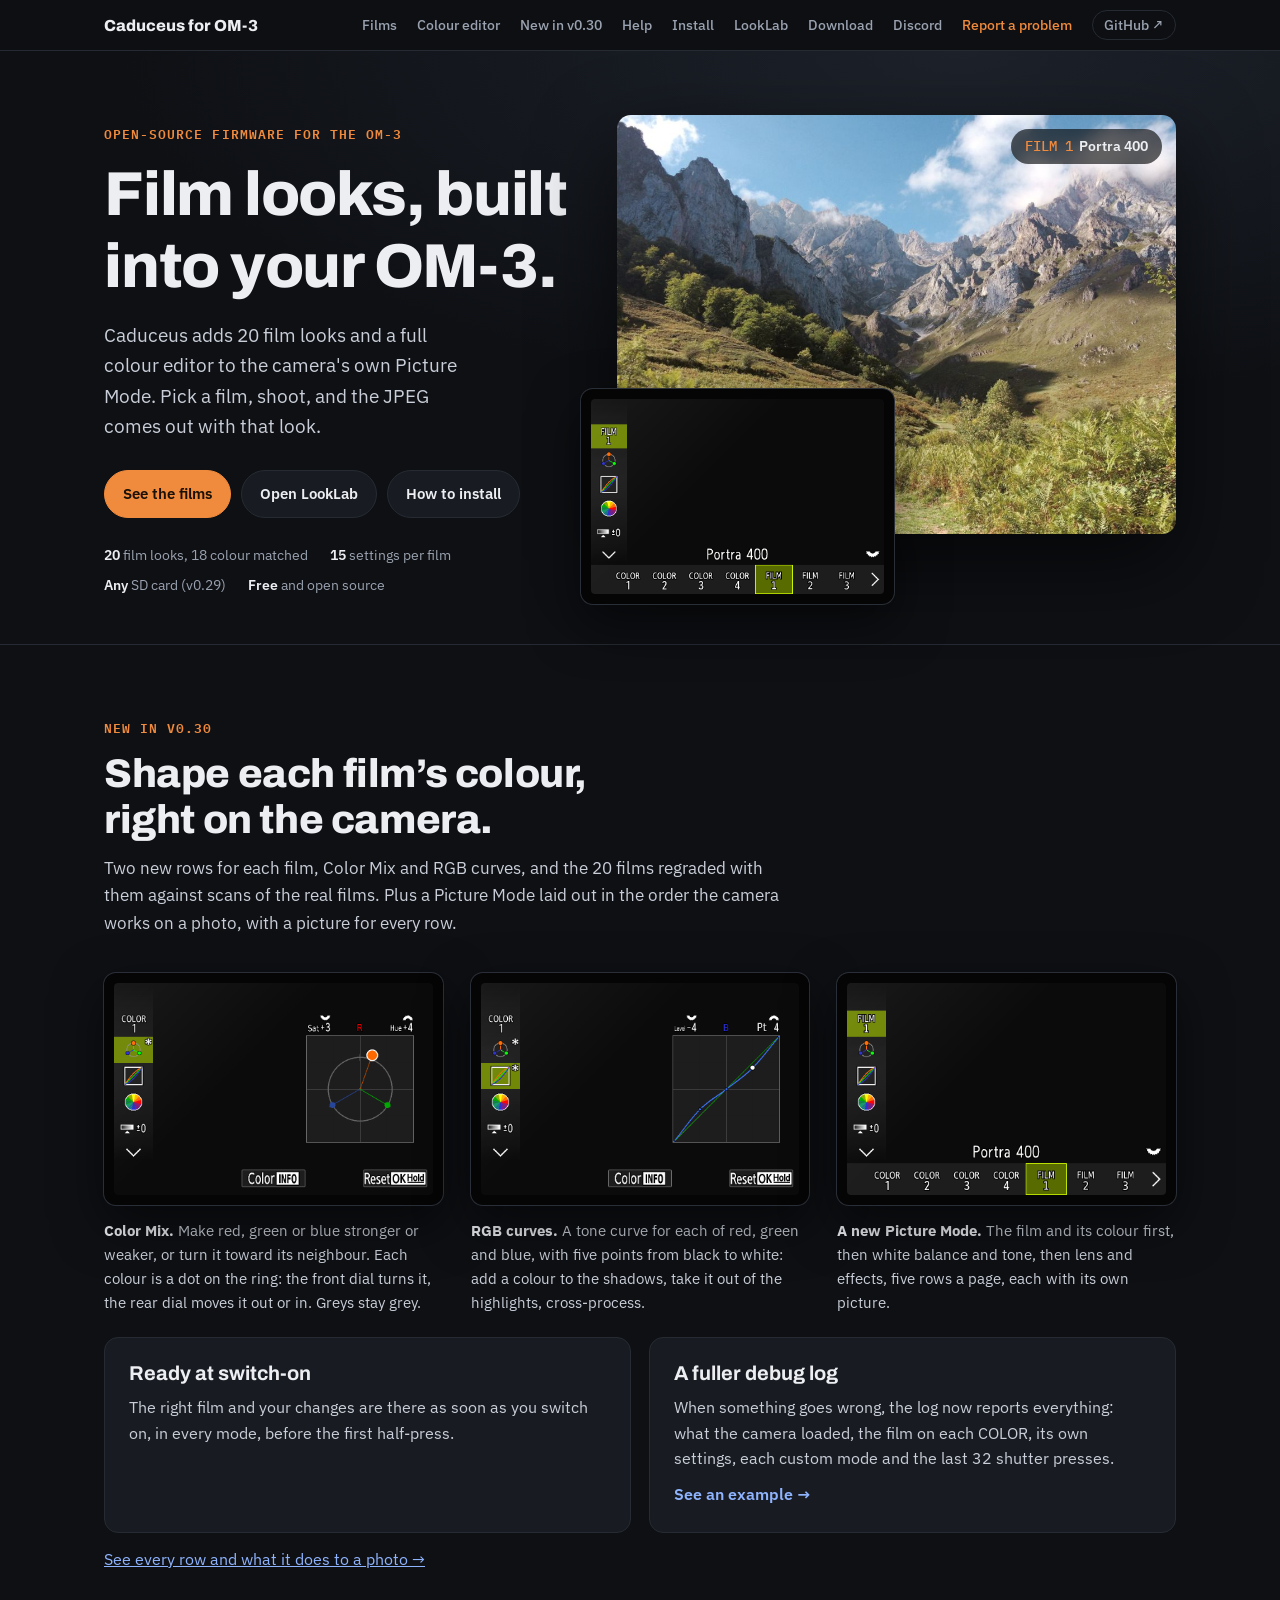
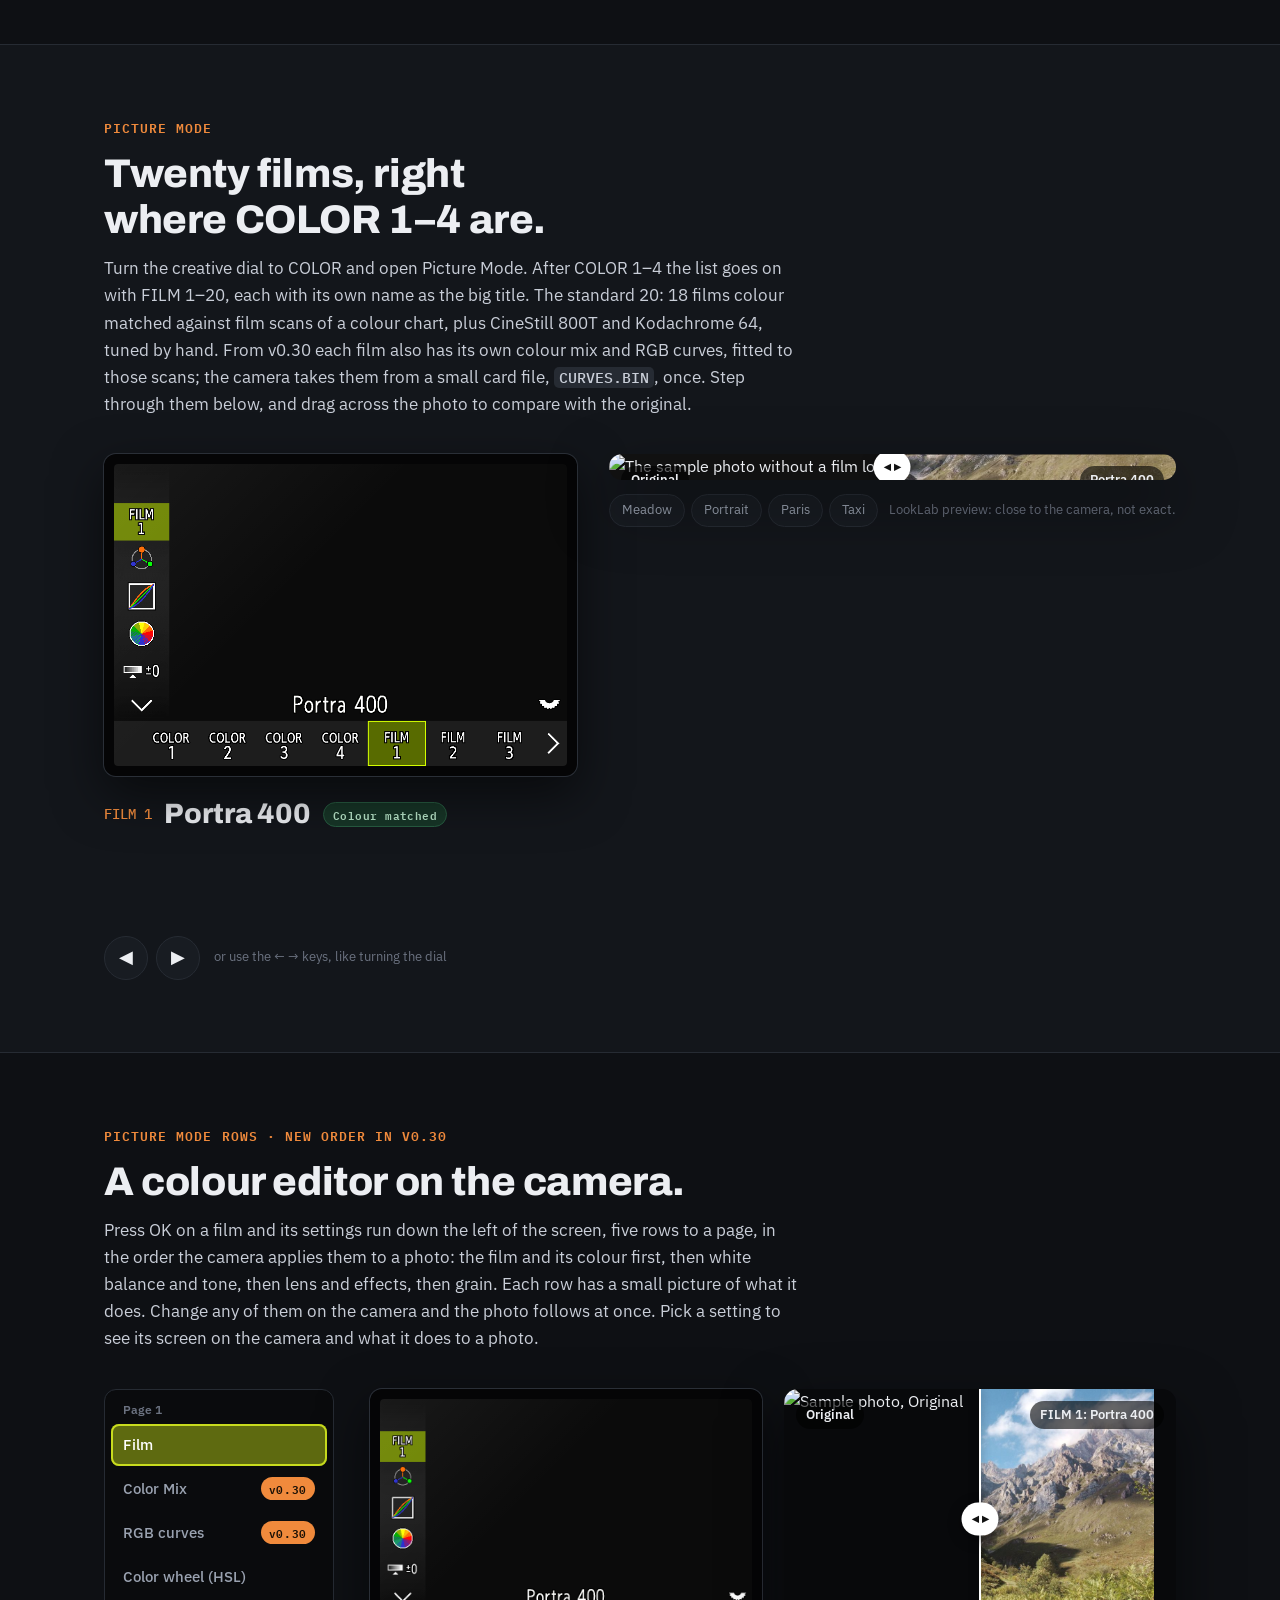
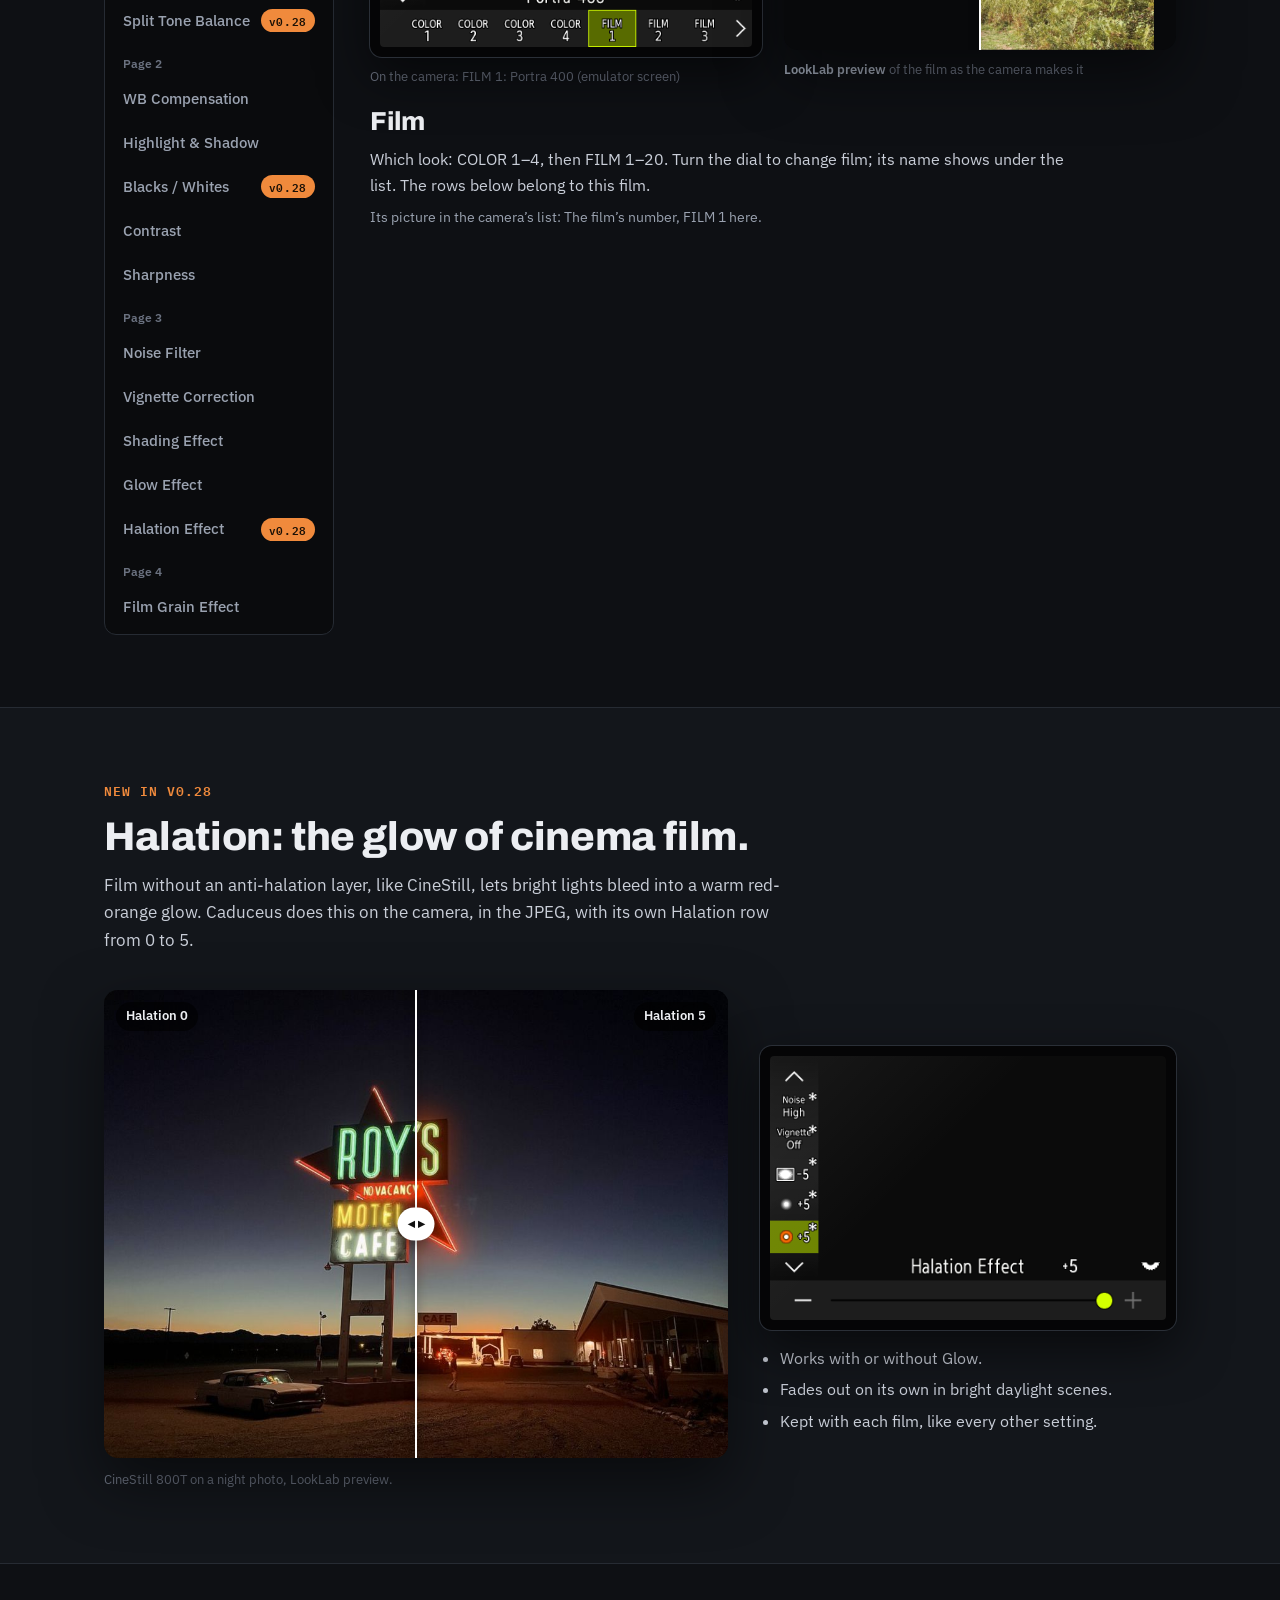
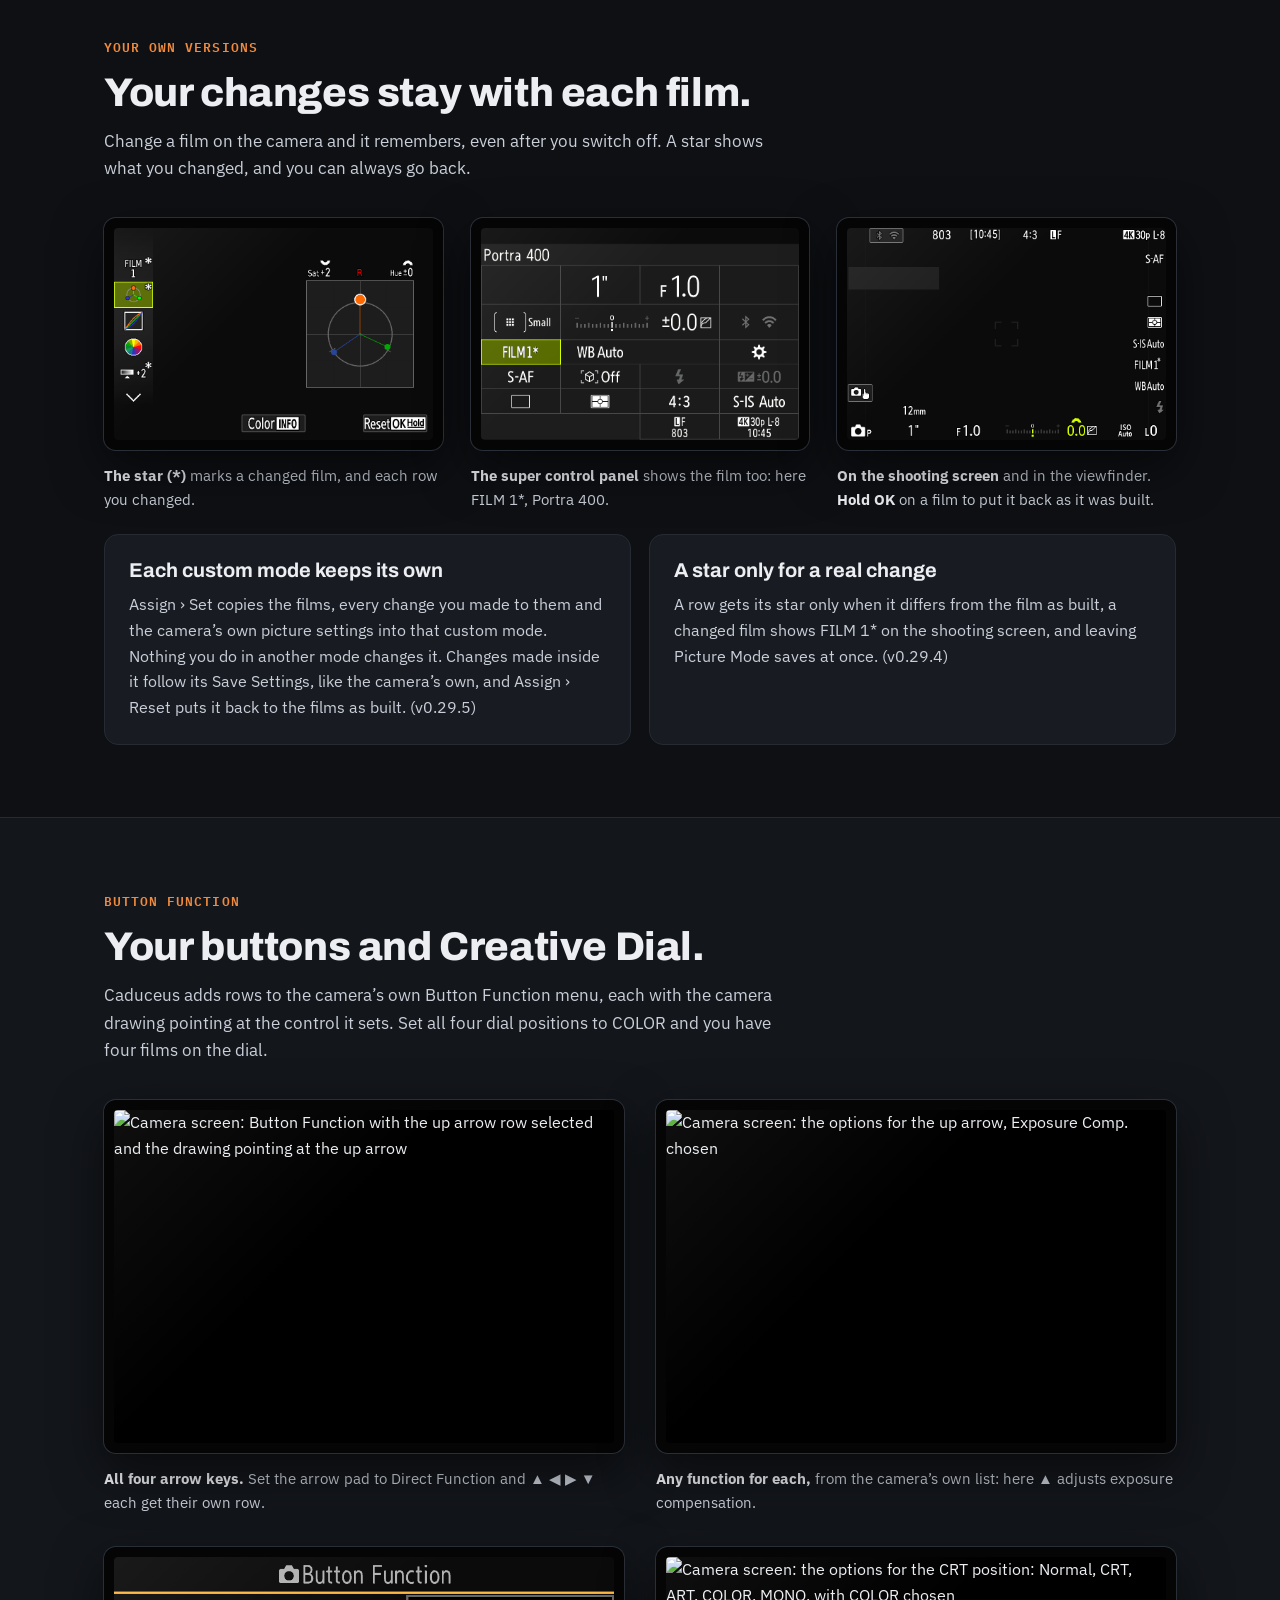
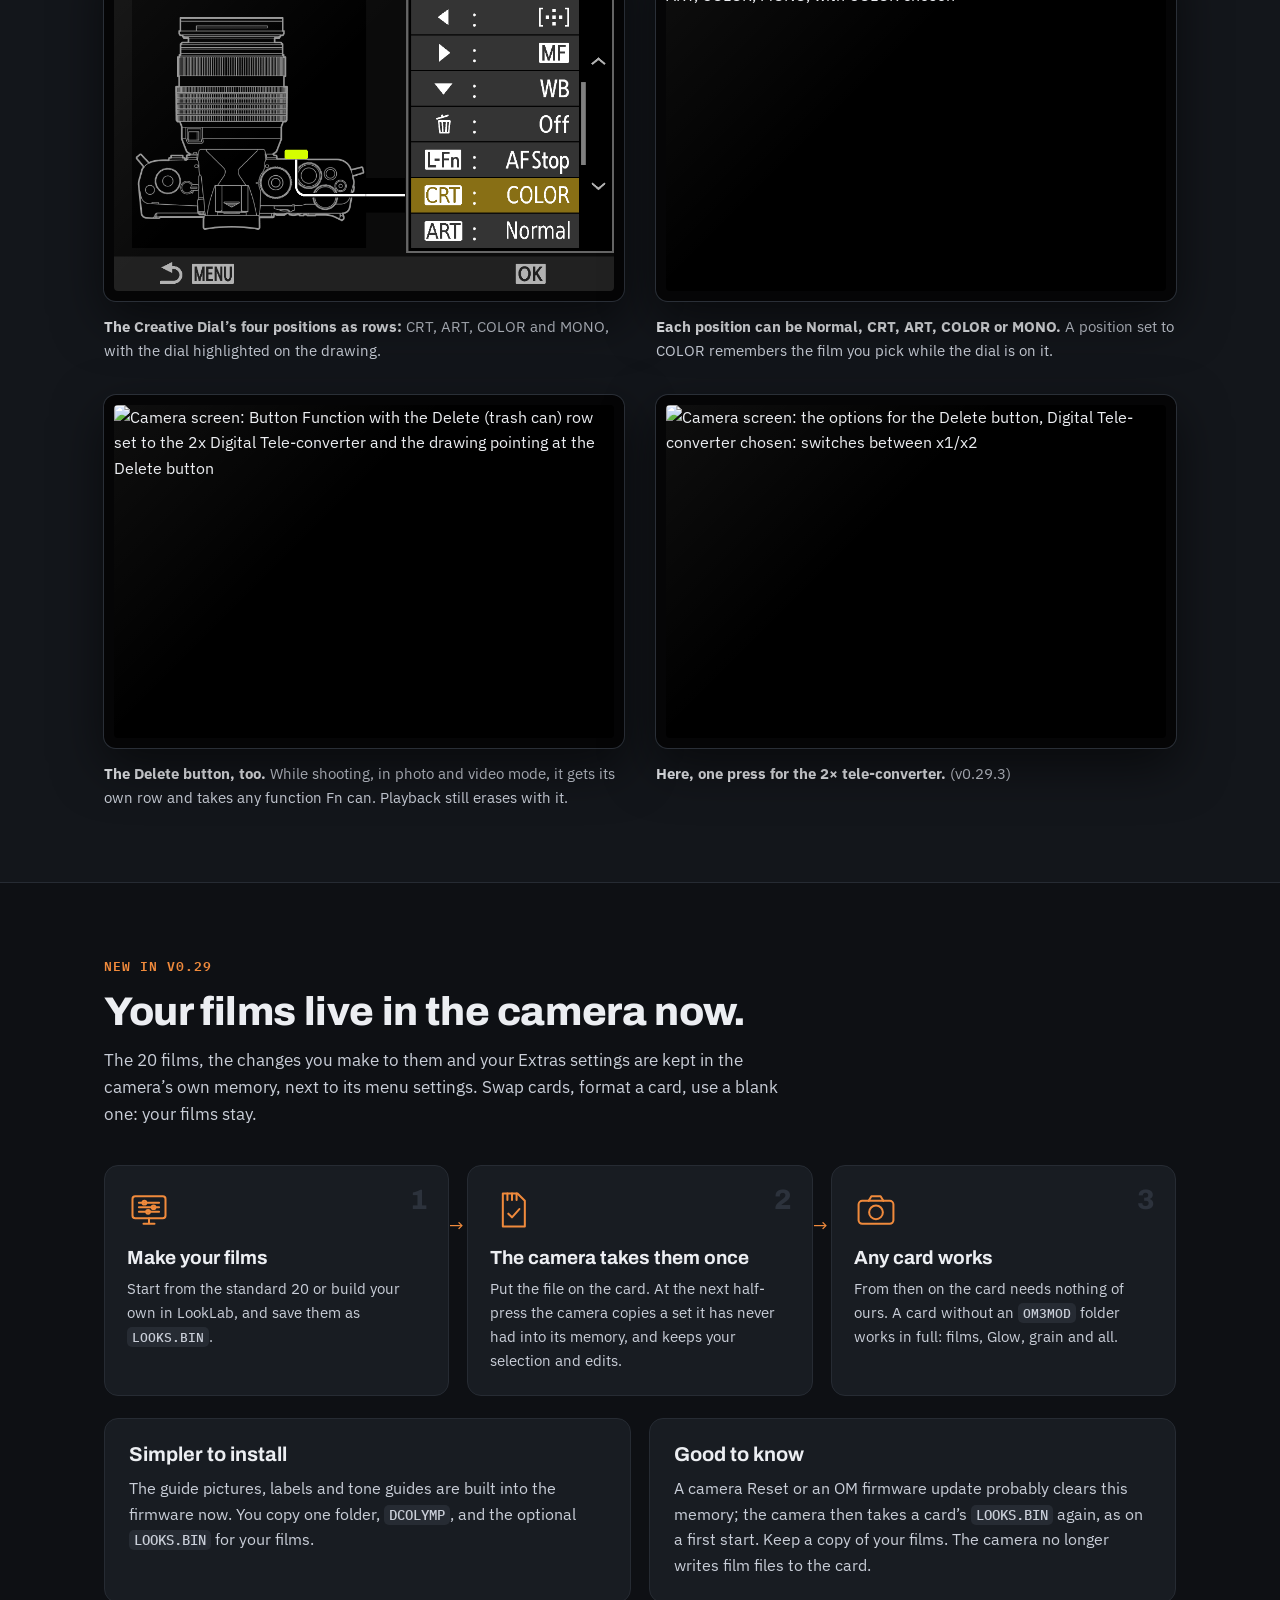
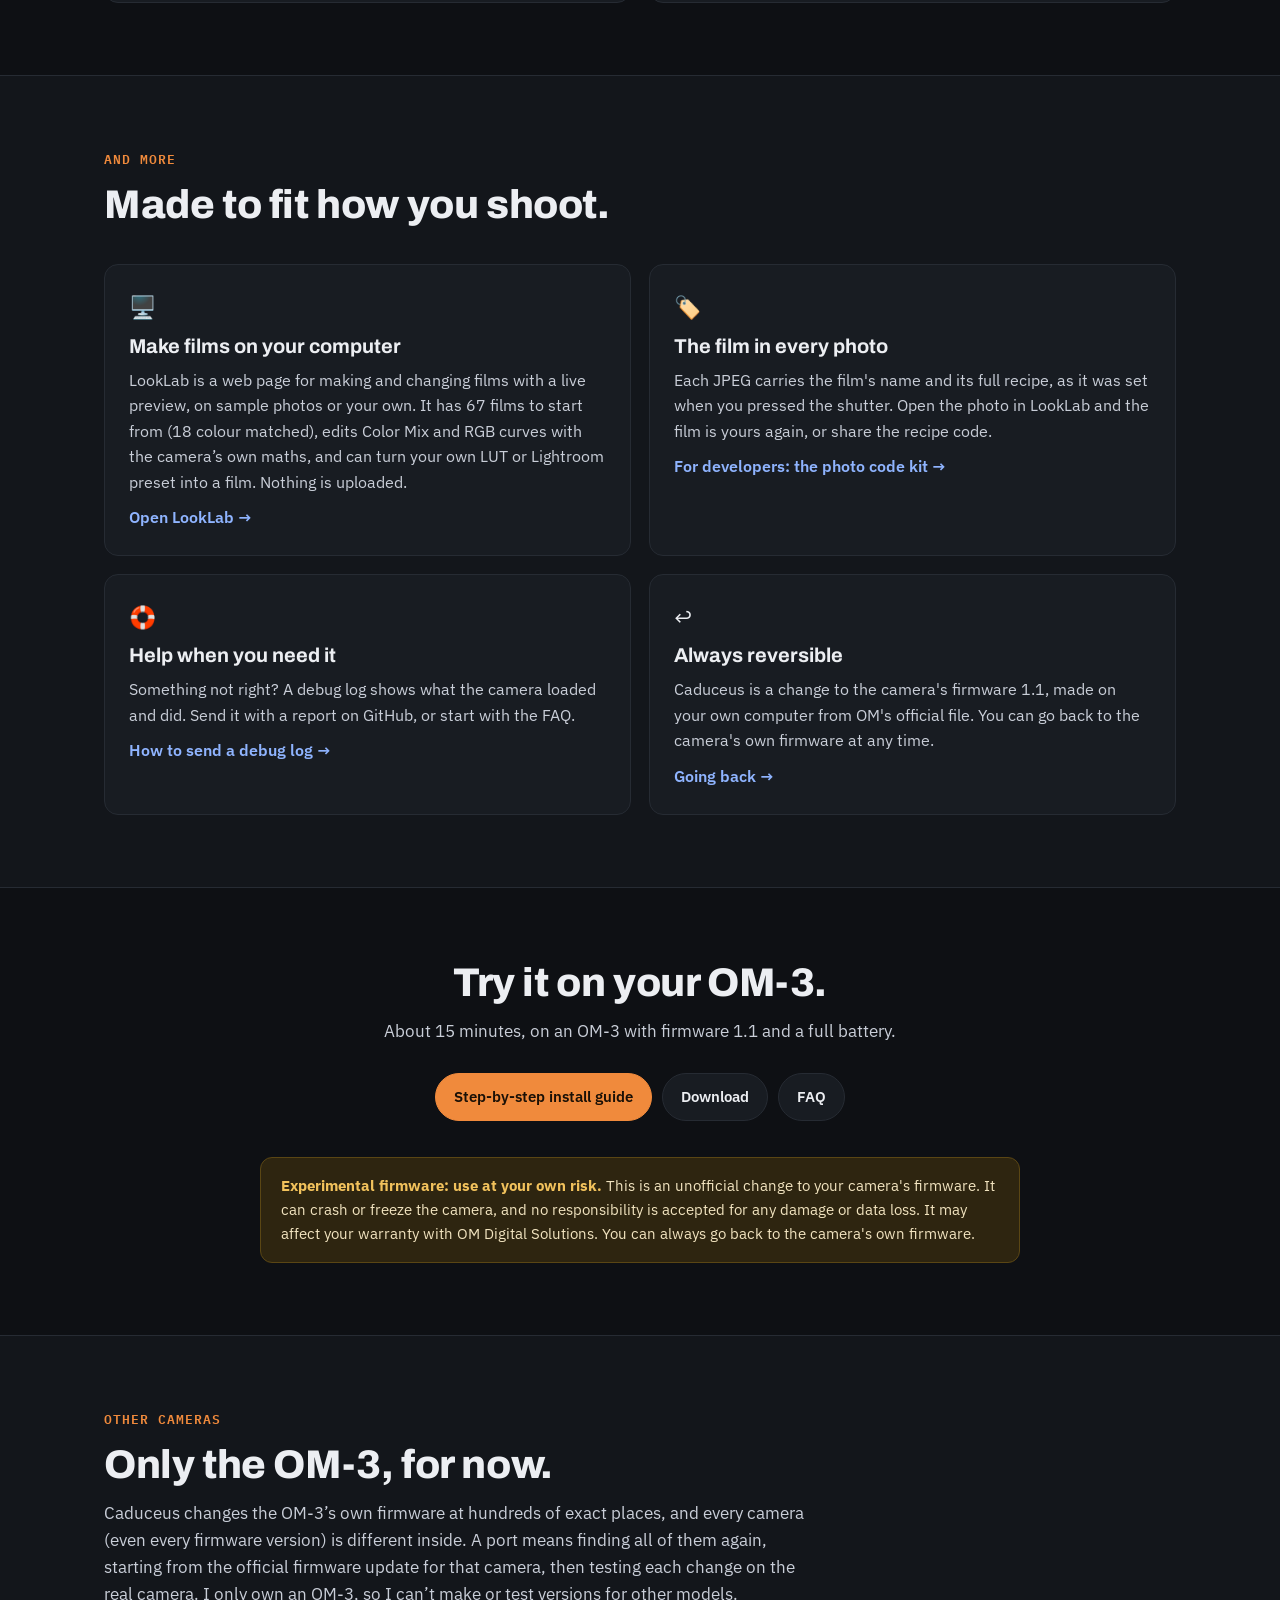
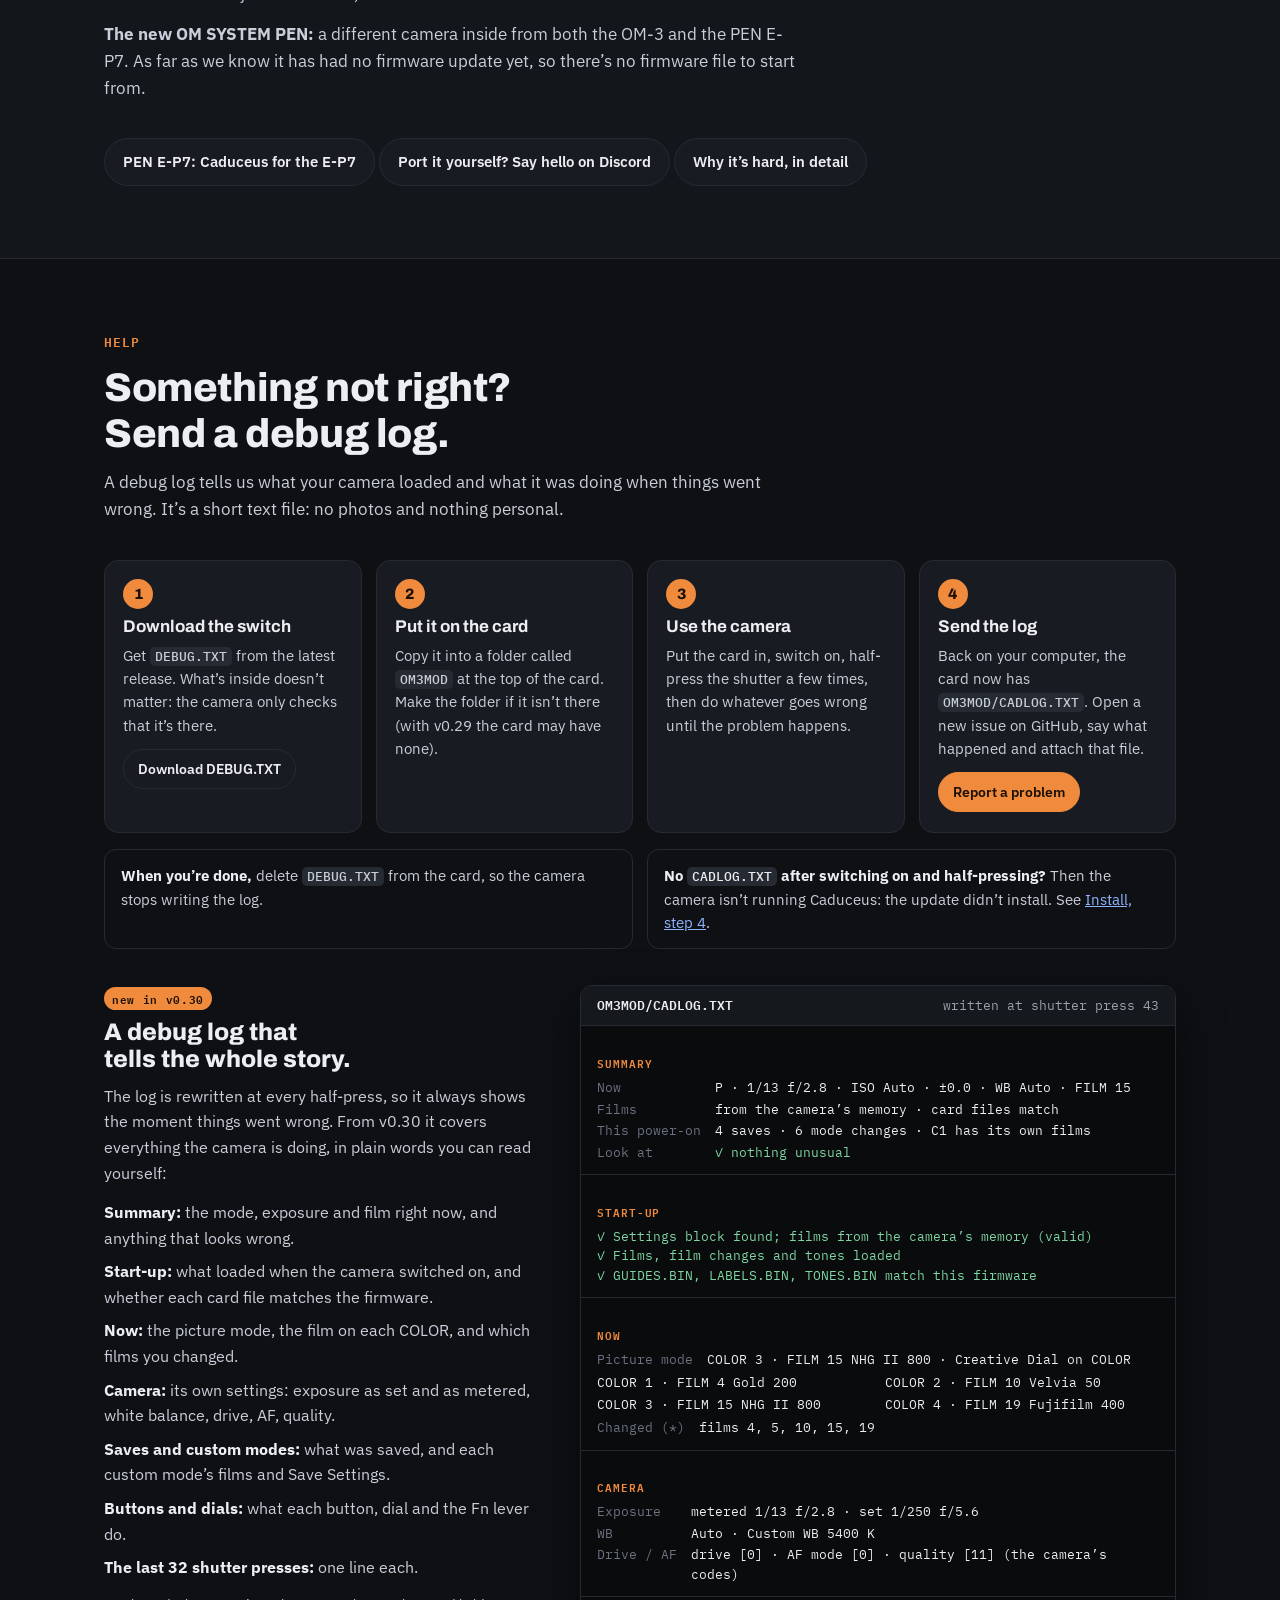
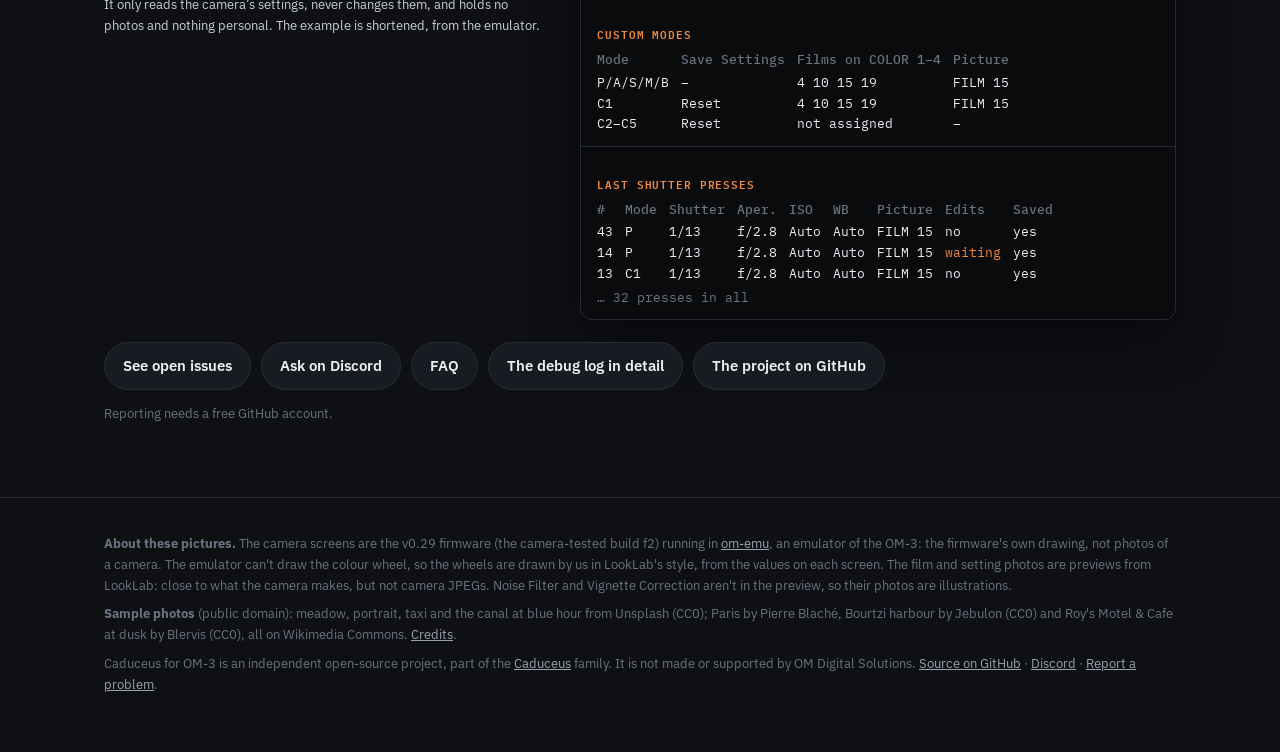
==== commit 53cf687d: "Other cameras: why porting is hard, and the new OM SYSTEM PEN (README, tour, FAQ) Owner-approved tex" ====
--- a/index.html
+++ b/index.html
@@ -587,6 +587,22 @@
       <a class="btn" href="pages/faq/">FAQ</a>
     </div>
     <div class="caution"><b>Experimental firmware: use at your own risk.</b> This is an unofficial change to your camera's firmware. It can crash or freeze the camera, and no responsibility is accepted for any damage or data loss. It may affect your warranty with OM Digital Solutions. You can always go back to the camera's own firmware.</div>
+  </div>
+</section>
+
+<section id="cameras">
+  <div class="in">
+    <div class="head">
+      <div class="eyebrow">Other cameras</div>
+      <h2>Only the OM-3, for now.</h2>
+      <p>Caduceus changes the OM-3’s own firmware at hundreds of exact places, and every camera (even every firmware version) is different inside. A port means finding all of them again, starting from the official firmware update for that camera, then testing each change on the real camera. I only own an OM-3, so I can’t make or test versions for other models.</p>
+      <p><b>The new OM SYSTEM PEN:</b> a different camera inside from both the OM-3 and the PEN E-P7. As far as we know it has had no firmware update yet, so there’s no firmware file to start from.</p>
+    </div>
+    <div class="ctas">
+      <a class="btn" href="https://github.com/cakelesscoder/caduceus-ep7">PEN E-P7: Caduceus for the E-P7</a>
+      <a class="btn" href="https://discord.gg/fKpcKGsNPY">Port it yourself? Say hello on Discord</a>
+      <a class="btn" href="https://github.com/androidfanman/caduceus-om3#other-cameras">Why it’s hard, in detail</a>
+    </div>
   </div>
 </section>
 
